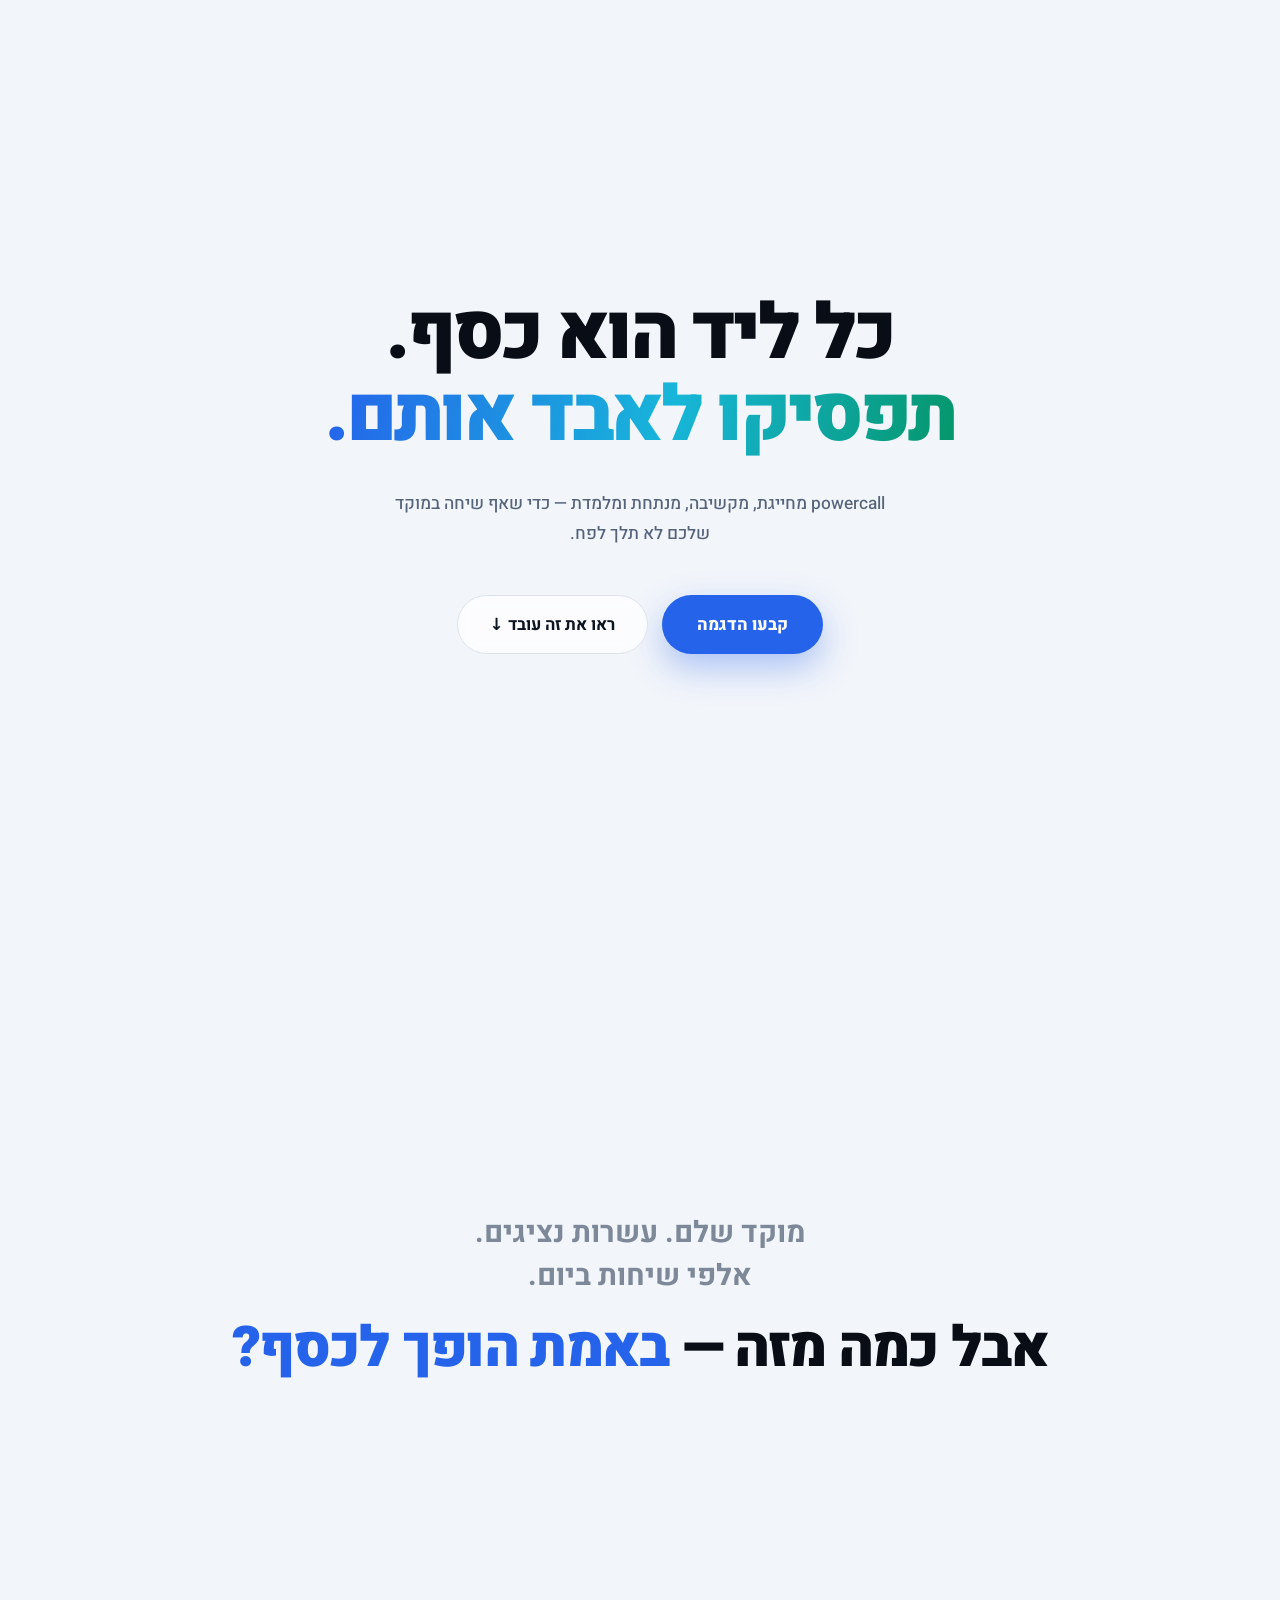
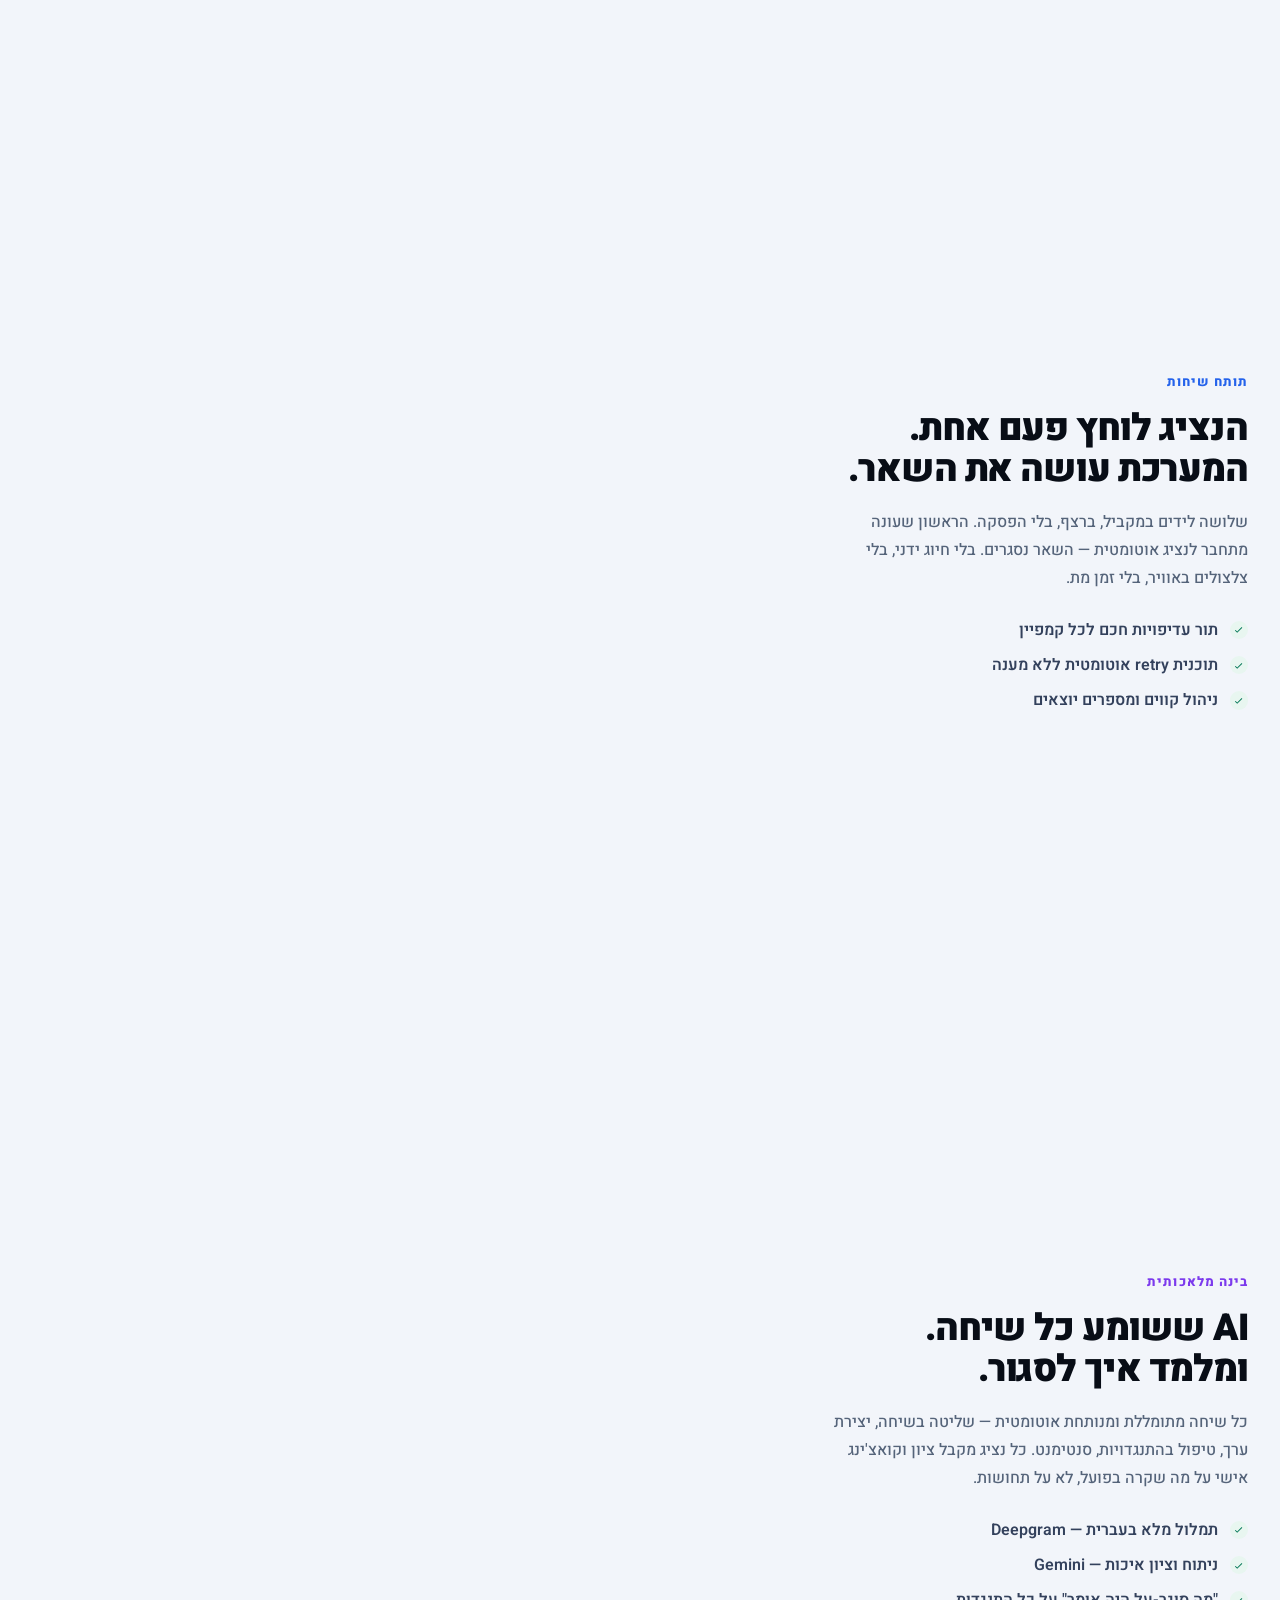
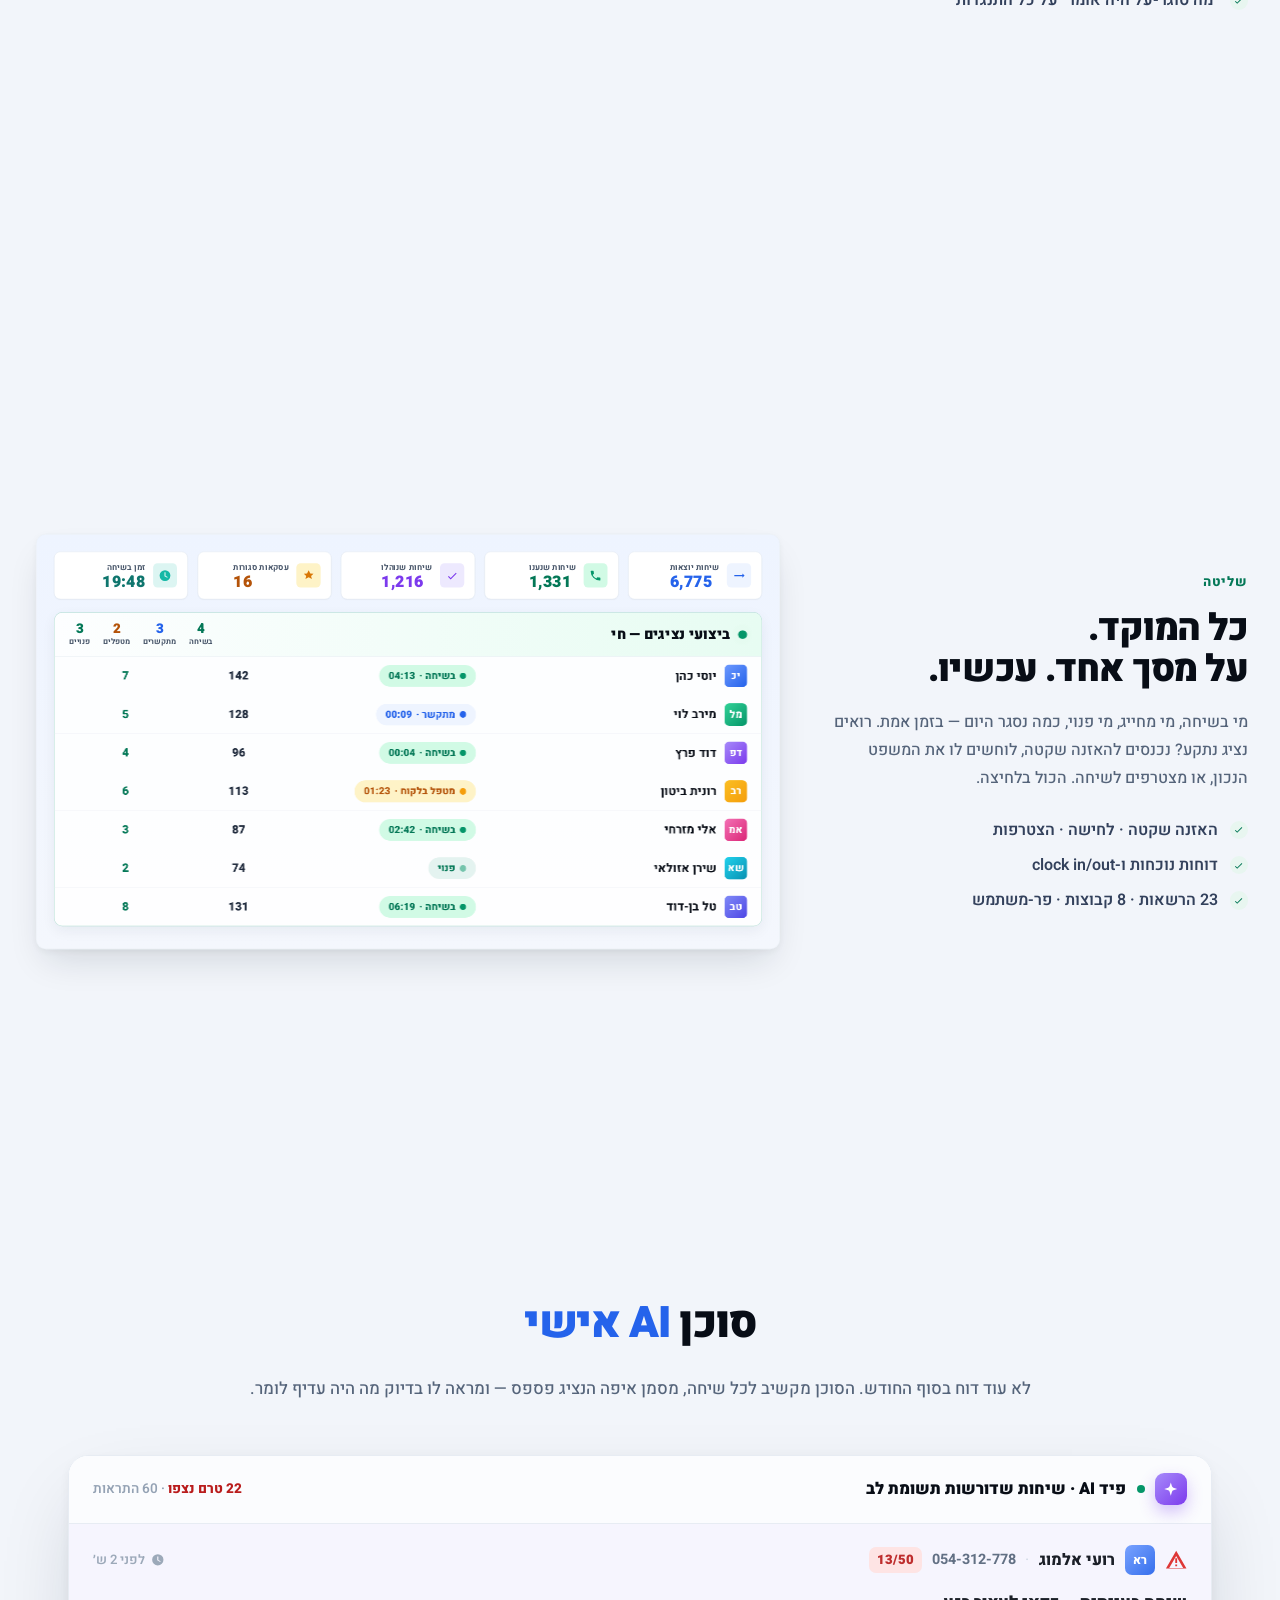
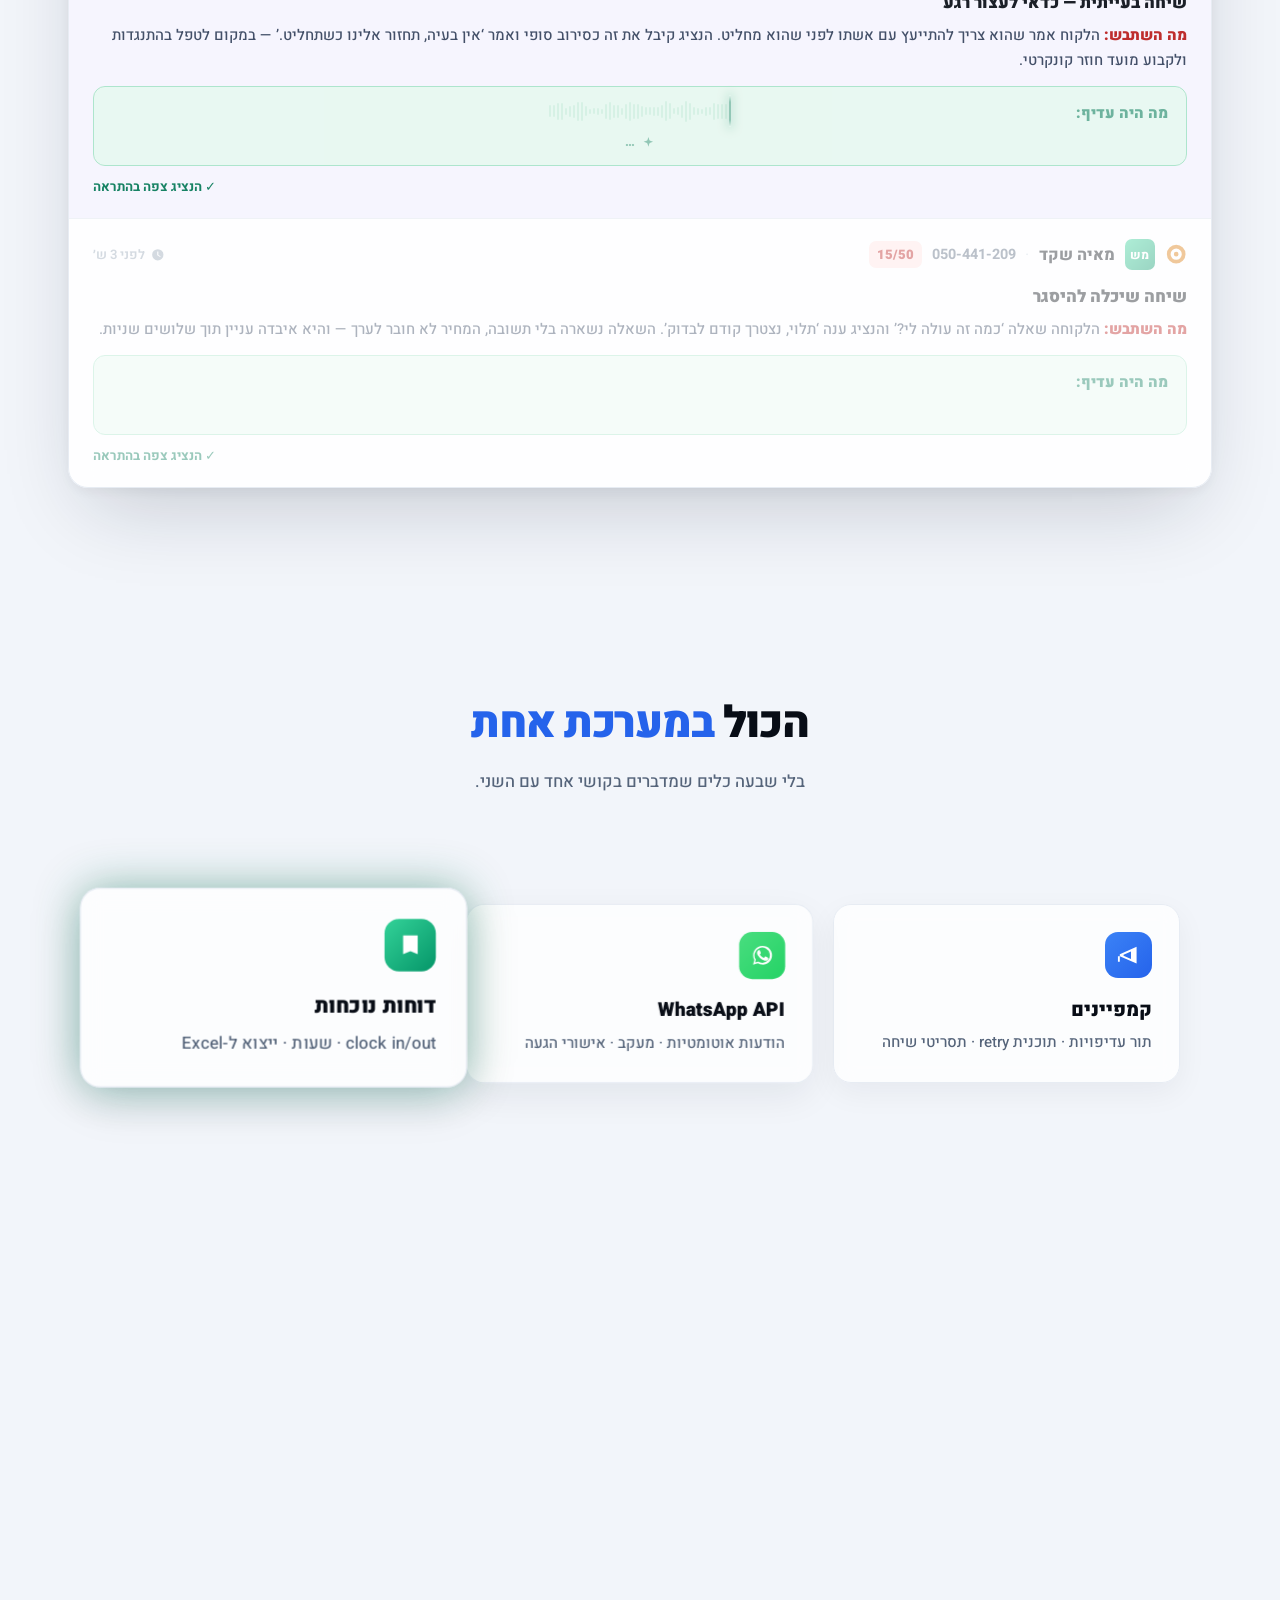
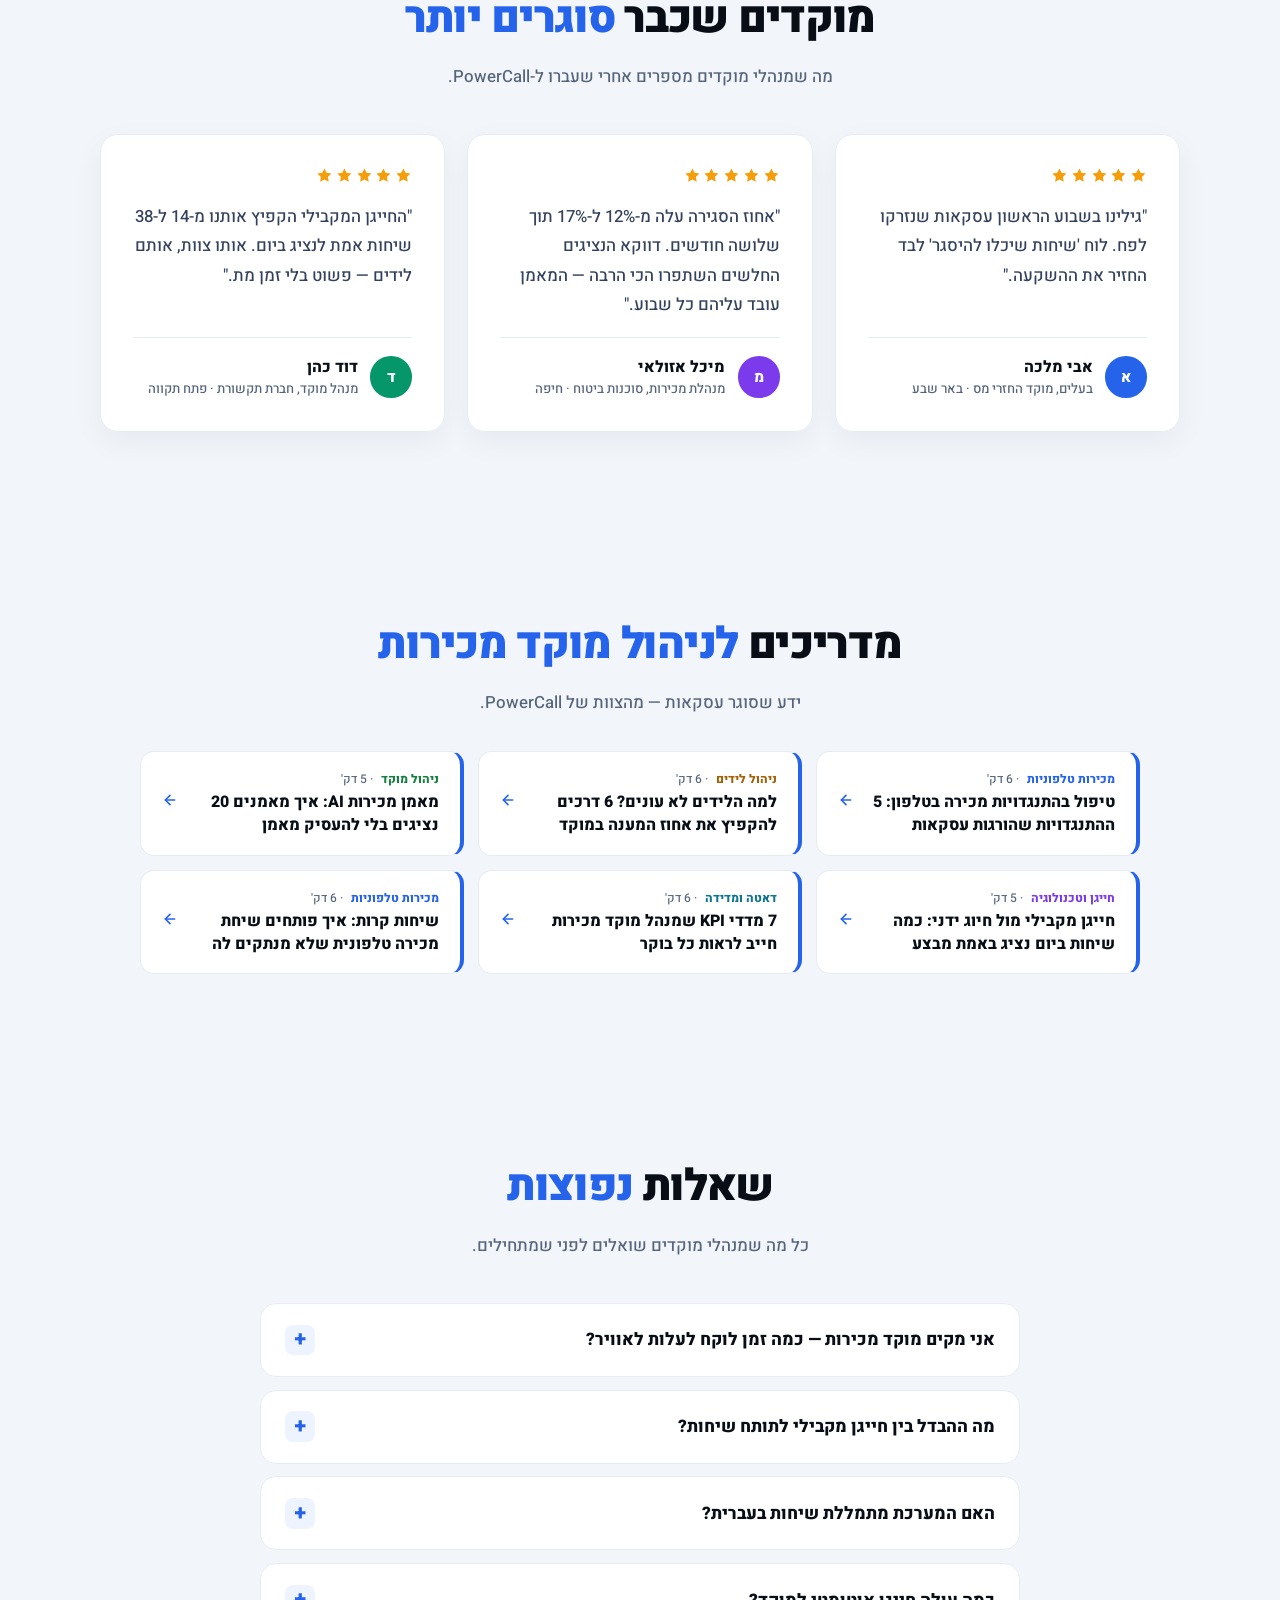
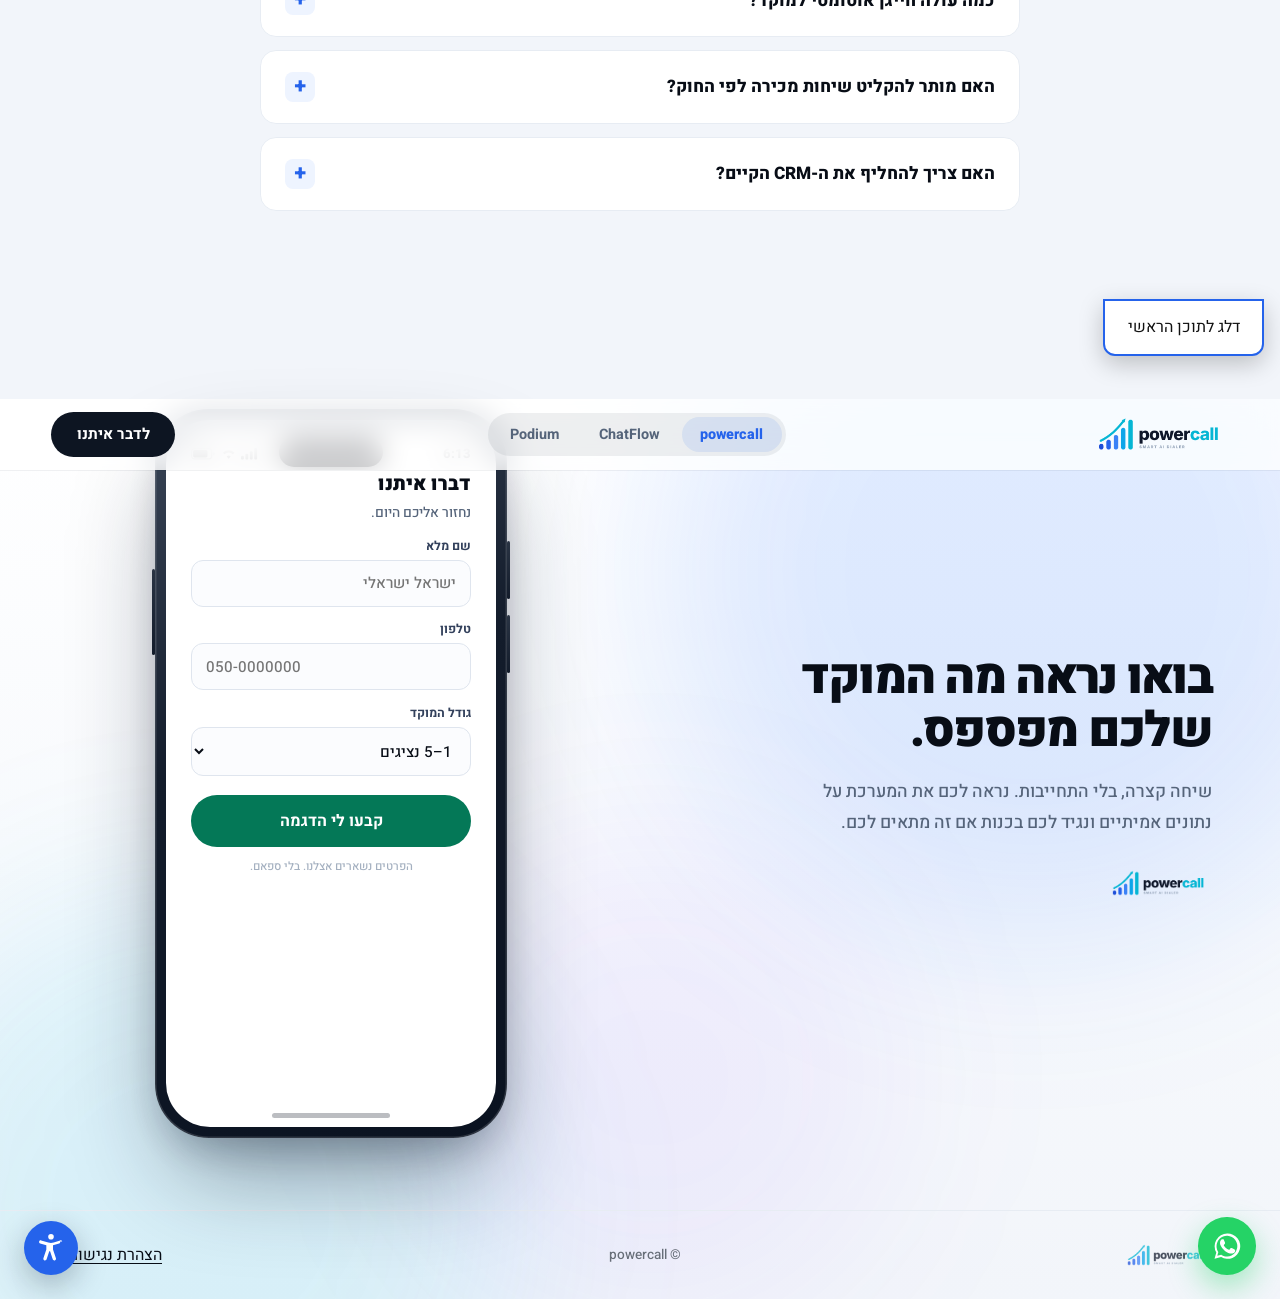
==== index.html @ d12ac50e "Tighten the phone rhythm; drop the per-agent pricing claim and the parent-brand credit Owner sent th" ====
<!doctype html>
<html lang="he" dir="rtl">
<head>
<meta charset="utf-8" />
<meta name="viewport" content="width=device-width, initial-scale=1" />
<title>PowerCall — חייגן חכם למוקדי מכירות: חייגן מקבילי, CRM וניתוח שיחות AI</title>
<meta name="description" content="חייגן אוטומטי (תותח שיחות) עם CRM מובנה למוקד מכירות, תמלול שיחות בעברית וניתוח שיחות AI — פי 3-4 שיחות אמת לנציג בשעה. הדגמה חינם, בלי התקנות." />
<meta name="keywords" content="חייגן חכם, חייגן מקבילי, חייגן אוטומטי, מערכת חייגן, תותח שיחות, CRM למוקד מכירות, ניתוח שיחות AI, מאמן מכירות AI, ניהול מוקד מכירות" />
<link rel="canonical" href="https://www.powercall.co.il/" />
<meta name="robots" content="index, follow" />
<meta property="og:type" content="website" />
<meta property="og:locale" content="he_IL" />
<meta property="og:url" content="https://www.powercall.co.il/" />
<meta property="og:title" content="PowerCall — חייגן חכם למוקדי מכירות" />
<meta property="og:description" content="חייגן מקבילי, CRM לניהול לידים וניתוח שיחות AI למוקדי מכירות — הכל בדפדפן. בקשו הדגמה חינם." />
<meta property="og:image" content="https://www.powercall.co.il/og-default.png" />
<meta property="og:site_name" content="PowerCall" />
<meta name="twitter:card" content="summary_large_image" />
<meta name="twitter:image" content="https://www.powercall.co.il/og-default.png" />
<link rel="icon" href="data:image/svg+xml,%3Csvg xmlns='http://www.w3.org/2000/svg' viewBox='0 0 100 100'%3E%3Crect width='100' height='100' rx='24' fill='%232563EB'/%3E%3Ctext x='50' y='72' font-size='64' font-weight='800' font-family='Arial' fill='white' text-anchor='middle'%3EP%3C/text%3E%3C/svg%3E" />
<script type="application/ld+json">
{"@context":"https://schema.org","@type":"Organization","name":"PowerCall","url":"https://www.powercall.co.il","logo":"https://www.powercall.co.il/og-default.png","description":"חייגן חכם, CRM ומאמן מכירות AI למוקדי מכירות בישראל.","areaServed":"IL","contactPoint":{"@type":"ContactPoint","telephone":"+972-53-3464288","contactType":"sales","availableLanguage":["Hebrew"]}}
</script>
<script type="application/ld+json">
{"@context":"https://schema.org","@type":"FAQPage","mainEntity":[{"@type":"Question","name":"אני מקים מוקד מכירות — כמה זמן לוקח לעלות לאוויר?","acceptedAnswer":{"@type":"Answer","text":"יום עבודה אחד. המערכת פועלת בדפדפן — כל מה שצריך זה אוזניות וחיבור אינטרנט, בלי מרכזייה ובלי התקנות."}},{"@type":"Question","name":"מה ההבדל בין חייגן מקבילי לתותח שיחות?","acceptedAnswer":{"@type":"Answer","text":"זה אותו רעיון — תותח שיחות הוא השם העממי. החייגן המקבילי של PowerCall מחייג לכמה לידים בו-זמנית, מעביר לנציג רק שיחות שנענו, ומוסיף CRM וניתוח שיחות AI."}},{"@type":"Question","name":"האם המערכת מתמללת שיחות בעברית?","acceptedAnswer":{"@type":"Answer","text":"כן. התמלול והניתוח בנויים לעברית מדוברת של שיחות מכירה בישראל, כולל סלנג ודיבור מהיר."}},{"@type":"Question","name":"כמה עולה חייגן אוטומטי למוקד?","acceptedAnswer":{"@type":"Answer","text":"מחיר חודשי קבוע למוקד, בלי התחייבות. בהדגמה תקבלו הצעה מדויקת."}},{"@type":"Question","name":"האם מותר להקליט שיחות מכירה לפי החוק?","acceptedAnswer":{"@type":"Answer","text":"כן — בישראל צד לשיחה רשאי להקליט אותה. ההקלטות נשמרות מוצפנות וזמינות למורשים בלבד."}},{"@type":"Question","name":"האם צריך להחליף את ה-CRM הקיים?","acceptedAnswer":{"@type":"Answer","text":"לא חייבים. PowerCall כוללת CRM מלא, אבל אפשר גם לייבא ולייצא לידים מהמערכות הקיימות."}}]}
</script>
<link rel="preconnect" href="https://fonts.googleapis.com">
<link rel="preconnect" href="https://fonts.gstatic.com" crossorigin>
<link href="https://fonts.googleapis.com/css2?family=Heebo:wght@400;500;600;700;800;900&display=swap" rel="stylesheet">
<script src="./gsap.min.js"></script>
<script src="./scrolltrigger.min.js"></script>
<style>
/* =========================================================================
   powercall — landing page
   One idea carries the whole thing: the logo is made of the customer's leads.
   It assembles in the dark, light floods in, and the particles fall into a
   field that lives under the hero. The product's own UI appears only later,
   as proof — never as the opening act.
   ========================================================================= */

  * { margin: 0; padding: 0; box-sizing: border-box; }
  :root {
    --a11y-accent: #2563eb;   /* the accessibility widget stays powercall-blue on EVERY page — a11y furniture the visitor learns to recognise, not per-product branding */
    --ink:     #080d16;
    --ink-2:   #33415c;
    --muted:   #55647a;
    --line:    #e7ecf3;
    --blue:    #2563eb;
    --green:   #047857;
    --violet:  #7c3aed;
    --radius:  22px;
    --shadow:  0 40px 80px -20px rgba(15, 27, 46, 0.14), 0 6px 20px rgba(15, 27, 46, 0.05);
  }
  /* Both the oversized panel canvases and the intro art overflow sideways.
     `clip` contains them without creating a scroll container — `hidden` would
     break `position: sticky` on the feature stage. */
  html { scroll-behavior: smooth; overflow-x: clip; }
  body {
    font-family: "Heebo", system-ui, sans-serif;
    color: var(--ink);
    /* #05070d was the dark version's canvas. The page is light now, and on iOS
       any unpainted tile (fast scroll over a heavy section) and the overscroll
       bounce show THIS raw color — a sudden near-black screen over light
       content. Match the sky-light ground instead, so a missed tile is
       invisible. Nothing renders this except those two failure paths. */
    background: #f2f5fa;
    -webkit-font-smoothing: antialiased;
    overflow-x: clip;
  }

  /* ---------------- the living backdrop ----------------
     Fixed behind everything. Sections are transparent and ride on top of it,
     so the page reads as one continuous surface rather than stacked bands. */
  .bg { position: fixed; inset: 0; z-index: -2; pointer-events: none; overflow: hidden; }
  .sky { position: absolute; inset: 0; }
  .sky-dark { background: #05070d; }
  .sky-dark .bloom { position: absolute; border-radius: 50%; filter: blur(80px) saturate(1.4); will-change: transform; }
  .d1 { width: 55vw; height: 55vw; top: -12vw; right: -6vw; background: rgba(37, 99, 235, 0.50); }
  .d2 { width: 48vw; height: 48vw; bottom: -16vw; left: -8vw; background: rgba(23, 182, 217, 0.42); }
  .d3 { width: 38vw; height: 38vw; top: 24vw; left: 26vw; background: rgba(124, 58, 237, 0.34); }

  .sky-light { background: linear-gradient(180deg, #ffffff 0%, #f8fafd 50%, #f2f5fa 100%); }
  .sky-light .bloom { position: absolute; border-radius: 50%; filter: blur(90px) saturate(1.2); will-change: transform; }
  /* pale on purpose: three hues max, kept faint enough that body text never
     drops below AA as they drift underneath it */
  .l1 { width: 58vw; height: 58vw; top: -16vw; right: -10vw; background: rgba(37, 99, 235, 0.13); }
  .l2 { width: 50vw; height: 50vw; bottom: -18vw; left: -10vw; background: rgba(23, 182, 217, 0.11); }
  .l3 { width: 38vw; height: 38vw; top: 34vw; left: 32vw; background: rgba(124, 58, 237, 0.06); }

  .grain {
    position: absolute; inset: -50%; opacity: 0.09; mix-blend-mode: overlay;
    background-image: url("data:image/svg+xml,%3Csvg xmlns='http://www.w3.org/2000/svg' width='220' height='220'%3E%3Cfilter id='n'%3E%3CfeTurbulence type='fractalNoise' baseFrequency='0.82' numOctaves='3' stitchTiles='stitch'/%3E%3C/filter%3E%3Crect width='220' height='220' filter='url(%23n)' opacity='0.5'/%3E%3C/svg%3E");
  }

  #fx { position: fixed; inset: 0; width: 100%; height: 100%; z-index: -1; display: block; }

  /* The reveal flash. A dark→light cross-fade can only pass through grey mud —
     white at 50% over a dark aurora is, definitionally, grey. So the swap
     happens inside a flash of light and is never seen. */
  .flash {
    position: fixed; inset: 0; opacity: 0; pointer-events: none; z-index: 90;
    background: radial-gradient(65% 65% at 50% 50%, #ffffff 0%, #eaf1ff 100%);
  }

  section { position: relative; }
  .wrap { max-width: 1240px; margin: 0 auto; padding-inline: clamp(1.25rem, 4vw, 3rem); }

  /* ---------------- nav ---------------- */
  .nav {
    position: fixed; inset-block-start: 0; inset-inline: 0; z-index: 60;
    display: flex; align-items: center; justify-content: space-between; gap: 1rem;
    padding: 1.5rem clamp(1.25rem, 4vw, 3.5rem);
    opacity: 0; transition: background .3s ease, box-shadow .3s ease, padding .3s ease;
  }
  .nav.stuck {
    background: rgba(255, 255, 255, 0.78);
    backdrop-filter: saturate(180%) blur(14px);
    box-shadow: 0 1px 0 rgba(15, 27, 46, 0.06);
    padding-block: 0.8rem;
  }
  /* the product switcher — three pills, the active one wearing its product's
     colour. Shared shape with chatflow.html and podium.html; only .on differs. */
  .swap { display: flex; align-items: center; gap: 0.2rem; padding: 0.25rem;
          background: rgba(15, 27, 46, 0.05); border-radius: 999px; }
  .swap a {
    font-family: inherit; font-size: 0.9rem; font-weight: 700; text-decoration: none;
    padding: 0.45rem 1.15rem; border-radius: 999px; color: var(--muted);
    transition: color .18s ease, background .18s ease;
  }
  .swap a:hover { color: var(--ink); }
  .swap a.on { font-weight: 800; color: var(--blue); background: rgba(37, 99, 235, 0.10); }
  .nav.stuck .swap { background: rgba(15, 27, 46, 0.07); }
  /* the phone form of the switcher — see the 700px block */
  .swapMini { display: none; }
  .brand { display: flex; align-items: center; gap: 1rem; }
  /* condenses once the nav goes solid, so it reads big on arrival without
     eating the viewport for the rest of the page */
  .brand img { height: 42px; display: block; transition: height .3s ease; }
  .nav.stuck .brand img { height: 34px; }
  .btn {
    font-family: inherit; font-weight: 700; border: 0; border-radius: 999px; cursor: pointer;
    text-decoration: none; display: inline-flex; align-items: center; justify-content: center; gap: 0.5rem;
    transition: transform .18s ease, background .18s ease, box-shadow .18s ease;
  }
  .btn-dark { color: #fff; background: #0d1522; padding: 0.72rem 1.6rem; font-size: 0.95rem; }
  .btn-dark:hover { background: #1b2740; transform: translateY(-1px); }

  /* ---------------- hero ---------------- */
  .hero {
    min-height: 100vh; display: flex; flex-direction: column;
    align-items: center; justify-content: center; text-align: center;
    padding: 7rem 1.5rem 4rem;
  }
  /* generous vertical rhythm — the hero should breathe, not stack */
  h1 {
    font-size: clamp(2.6rem, 6vw, 6.4rem);
    font-weight: 900; letter-spacing: -0.04em; line-height: 1.06; opacity: 0;
  }
  h1 .grad {
    background: linear-gradient(100deg, #2563eb, #17b6d9 55%, #059669);
    -webkit-background-clip: text; background-clip: text; color: transparent;
  }
  .sub { margin-top: clamp(2rem, 3.4vh, 3.2rem); font-size: clamp(1rem, 1.35vw, 1.45rem); font-weight: 500; color: var(--muted); line-height: 1.75; max-width: 52ch; opacity: 0; }
  .acts { margin-top: clamp(2.8rem, 4.6vh, 4.2rem); display: flex; gap: 0.9rem; flex-wrap: wrap; justify-content: center; opacity: 0; }
  /* the one blue thing above the fold — the shadow is tinted to match, because a
     neutral drop shadow under a saturated button reads as a sticker on the page */
  .b1 { font-size: 1.05rem; font-weight: 800; color: #fff; background: var(--blue); padding: 1rem 2.2rem; box-shadow: 0 14px 34px rgba(37, 99, 235, 0.34); }
  .b1:hover { background: #1d4fd8; transform: translateY(-2px); }
  .b2 { font-size: 1.05rem; color: #0d1522; background: rgba(255,255,255,0.72); border: 1px solid #dde3ec; padding: 1rem 2rem; backdrop-filter: blur(8px); }
  .b2:hover { transform: translateY(-2px); }

  /* ---------------- the question ---------------- */
  .question { min-height: 88vh; display: grid; place-items: center; text-align: center; padding: 8rem 1.5rem; }
  /* #94a2b4 gave 2.38:1 on the pale ground — below the 3:1 that large text
     needs (WCAG 1.4.3). #7d8899 is the same grey, dark enough to pass at 3.28. */
  .qsmall { font-size: clamp(1.3rem, 2.3vw, 2.3rem); font-weight: 700; color: #7d8899; line-height: 1.45; }
  .qbig { margin-top: 1.2rem; font-size: clamp(2rem, 4.4vw, 4.6rem); font-weight: 900; letter-spacing: -0.03em; line-height: 1.12; }
  .qbig em { font-style: normal; color: var(--blue); }

  /* ---------------- feature sequence ---------------- */
  .seqGrid {
    max-width: 1720px; margin: 0 auto; padding-inline: clamp(1rem, 2.5vw, 2rem);
    display: grid; grid-template-columns: 1fr 1.75fr; gap: clamp(1.5rem, 2.8vw, 3.2rem); align-items: start;
  }
  .step { min-height: 100vh; display: flex; flex-direction: column; justify-content: center; padding-block: 4rem; }
  .stepKicker { font-size: 0.82rem; font-weight: 800; letter-spacing: 0.08em; color: var(--blue); text-transform: uppercase; margin-bottom: 1rem; }
  .step:nth-child(2) .stepKicker { color: var(--violet); }
  .step:nth-child(3) .stepKicker { color: var(--green); }
  .stepTitle { font-size: clamp(1.8rem, 2.9vw, 3.1rem); font-weight: 900; letter-spacing: -0.03em; line-height: 1.12; }
  .stepBody { margin-top: 1.1rem; font-size: clamp(1rem, 1.15vw, 1.24rem); color: var(--muted); line-height: 1.75; font-weight: 500; max-width: 46ch; }
  .stepList { margin-top: 1.6rem; display: flex; flex-direction: column; gap: 0.7rem; }
  .stepList li { list-style: none; display: flex; align-items: center; gap: 0.7rem; font-size: 1rem; font-weight: 600; color: var(--ink-2); }
  .tick { width: 1.15rem; height: 1.15rem; flex: none; border-radius: 50%; background: #e8f6f0; display: grid; place-items: center; }
  .tick svg { width: 0.7rem; height: 0.7rem; fill: var(--green); }

  .stageCol { position: sticky; top: 0; height: 100vh; display: flex; align-items: center; }
  .stageInner { position: relative; width: 100%; }
  /* No base transform here: GSAP animates y on this element and would overwrite
     any translate used for centring. Centring is the grid's job. */
  .seqPanel { position: absolute; inset: 0; display: grid; place-items: center; opacity: 0; will-change: opacity, transform; }
  /* min-width:0 is load-bearing: as a grid item this would otherwise take
     min-width:auto, resolve to the 1920px canvas's min-content size, report a
     1920px width, and silently poison every scale factor below. */
  .scaler { position: relative; width: 100%; min-width: 0; display: flex; justify-content: center; }
  .canvas { flex: none; width: 1920px; transform-origin: top center; container-type: inline-size; }

  /* ---------------- AI agent feed ----------------
     A real screen from the product: every call scored, what went wrong in red,
     what to say instead in green. */
  .agent { padding: clamp(5rem, 11vh, 9rem) 0; }
  /* the head needs room to breathe before the panel */
  .agent .secHead { margin-bottom: clamp(3rem, 6vh, 5rem); }
  .agent .secHead p { margin-top: 1.3rem; }
  .feed {
    background: rgba(255,255,255,0.9); backdrop-filter: blur(12px);
    border: 1px solid var(--line); border-radius: 20px; overflow: hidden;
    box-shadow: 0 34px 80px -20px rgba(15, 27, 46, 0.20), 0 4px 14px rgba(15, 27, 46, 0.05);
  }
  .feedHead {
    display: flex; align-items: center; justify-content: space-between; gap: 1rem;
    padding: 1.1rem 1.5rem; border-bottom: 1px solid var(--line); background: #fbfcfe;
  }
  .feedTitle { display: flex; align-items: center; gap: 0.65rem; font-size: 1.02rem; font-weight: 900; }
  .feedIc { width: 2rem; height: 2rem; border-radius: 9px; background: linear-gradient(135deg,#a78bfa,#7c3aed);
            display: grid; place-items: center; flex: none; box-shadow: 0 7px 16px rgba(124,58,237,0.3); }
  .feedIc svg { width: 1.1rem; height: 1.1rem; fill: #fff; }
  .livedotSm { width: 0.5rem; height: 0.5rem; border-radius: 50%; background: #059669; flex: none; }
  .feedMeta { font-size: 0.85rem; font-weight: 600; color: #94a2b4; white-space: nowrap; }
  .feedMeta b { color: #b91c1c; font-weight: 800; }

  .fItem { padding: 1.3rem 1.5rem; border-bottom: 1px solid #eef1f6; }
  .fItem:last-child { border-bottom: 0; }
  /* not yet seen by the agent — the row itself carries the flag */
  .fItem.unread { background: #f6f5fe; }
  .fTop { display: flex; align-items: center; justify-content: space-between; gap: 1rem; flex-wrap: wrap; }
  .fWho { display: flex; align-items: center; gap: 0.6rem; }
  .fFlag { width: 1.4rem; height: 1.4rem; flex: none; display: grid; place-items: center; }
  .fFlag svg { width: 100%; height: 100%; }
  .fFlag.bad svg { fill: #dc2626; }
  .fFlag.miss svg { fill: #d97706; }
  .fAv { width: 1.9rem; height: 1.9rem; border-radius: 7px; display: grid; place-items: center;
         color: #fff; font-weight: 800; font-size: 0.75rem; flex: none; }
  .fName { font-size: 1rem; font-weight: 800; }
  .fSep { color: #cbd5e1; }
  .fPhone { font-size: 0.9rem; font-weight: 700; color: #55647a; direction: ltr; font-variant-numeric: tabular-nums; }
  .fScore { font-size: 0.82rem; font-weight: 900; padding: 0.2rem 0.5rem; border-radius: 7px;
            direction: ltr; font-variant-numeric: tabular-nums; }
  .fScore.bad { background: #fee2e2; color: #b91c1c; }
  .fScore.mid { background: #fee2e2; color: #b91c1c; }
  .fTime { display: flex; align-items: center; gap: 0.35rem; font-size: 0.82rem; font-weight: 600; color: #94a2b4; white-space: nowrap; }
  .fTime svg { width: 0.85rem; height: 0.85rem; fill: #94a2b4; }

  .fTitle { margin-top: 0.9rem; font-size: 1.05rem; font-weight: 900; }
  .fWrong { margin-top: 0.5rem; font-size: 0.93rem; line-height: 1.7; color: var(--ink-2); font-weight: 500; }
  .fWrong b { color: #b91c1c; font-weight: 900; }
  .fRight {
    position: relative;
    margin-top: 0.8rem; background: #e7f8f0; border: 1px solid #a7e3c9; border-radius: 12px;
    padding: 0.85rem 1.1rem; font-size: 0.93rem; line-height: 1.7; color: var(--ink); font-weight: 500;
  }
  /* ---- the analysis pass ----
     Sits over the (still transparent) suggestion while the AI "listens". It is a
     waveform because that is literally what is being analysed — a phone call. */
  .scan {
    position: absolute; inset: 0; border-radius: 12px; background: #e7f8f0;
    display: flex; flex-direction: column; align-items: center; justify-content: center;
    gap: 0.45rem; opacity: 0; pointer-events: none;
  }
  .scanWave { position: relative; display: flex; align-items: center; gap: 2px; height: 26px; }
  .scanWave i { width: 2px; border-radius: 1px; background: #b9e6d2; flex: none; }
  .scanWave i.done { background: #059669; }
  .scanBeam {
    position: absolute; top: -3px; bottom: -3px; right: 0; width: 2px;
    background: linear-gradient(180deg, transparent, #047857 22%, #047857 78%, transparent);
    box-shadow: 0 0 10px 2px rgba(4, 120, 87, 0.45);
  }
  .scanLabel { display: flex; align-items: center; gap: 0.4rem; font-size: 0.8rem; font-weight: 800; color: #047857; }
  .scanLabel svg { width: 0.8rem; height: 0.8rem; fill: #047857; }
  .scanDots::after { content: "…"; }
  .fRight b { color: #047857; font-weight: 900; }
  .fSeen { margin-top: 0.7rem; text-align: left; font-size: 0.82rem; font-weight: 700; color: #047857; }

  /* Every character is laid out from the start and merely transparent. Appending
     text instead would grow the green box mid-sentence and shove the card below
     it down the page on every keystroke. */
  .typeIn .ch { opacity: 0; }
  /* the caret is a box-shadow on the leading edge of the last typed character —
     in RTL that is its left side. A real element would nudge the layout. */
  @keyframes tCaret { 0%, 49% { box-shadow: -2px 0 0 0 #047857; } 50%, 100% { box-shadow: none; } }
  .typeIn .ch.cur { animation: tCaret 0.8s steps(1) infinite; }
  /* the card being written gets the floor; the other waits its turn */
  .fItem { transition: none; }

  @media (max-width: 700px) {
    .feedMeta, .fTime { display: none; }
    .fPhone { display: none; }
  }

  /* ---------------- modules: six squares that become one system ----------------
     Plays on arrival, on its own clock — the reader shouldn't have to grind a
     scrollbar to watch it. Hovering the merged core fans the six back out on
     wires, so anyone who missed the reveal can still read what's inside. */
  .one { position: relative; min-height: 100vh; display: flex; flex-direction: column;
         align-items: center; justify-content: center; padding: clamp(5rem, 10vh, 8rem) clamp(1.25rem, 4vw, 3rem); }
  .secHead { text-align: center; }
  .secHead h2 { font-size: clamp(1.9rem, 3.4vw, 3.2rem); font-weight: 900; letter-spacing: -0.03em; }
  .secHead h2 .hl { color: var(--blue); }
  .secHead p { margin-top: 0.9rem; color: var(--muted); font-size: 1.05rem; font-weight: 500; }
  .oneStage { position: relative; width: 100%; max-width: 1080px; height: clamp(450px, 62vh, 600px); margin-top: clamp(1.5rem, 3.5vh, 2.5rem); }
  .modGrid { position: absolute; inset: 0; display: grid; grid-template-columns: repeat(3, 1fr);
             grid-template-rows: repeat(2, min-content); gap: 1.2rem; align-content: center; z-index: 2; }
  /* wires run beneath the cards and the core, so they read as emerging from
     behind each surface instead of stopping awkwardly at its edge */
  .wires { position: absolute; inset: 0; width: 100%; height: 100%; z-index: 1; pointer-events: none; opacity: 0; overflow: visible; }
  /* dasharray sums to 16; the flow tween walks dashoffset exactly one period so
     the loop is seamless. Drawn core→card, so a rising offset reads as travel
     from the card toward the core. */
  .wires line { stroke: rgba(37, 99, 235, 0.5); stroke-width: 1.75; stroke-dasharray: 9 7; }
  .mod {
    background: rgba(255,255,255,0.78); backdrop-filter: blur(10px);
    border: 1px solid var(--line); border-radius: 18px; padding: 1.7rem;
    box-shadow: 0 10px 30px rgba(15, 27, 46, 0.05);
    opacity: 0;
    /* no :hover transform here — GSAP owns this element's transform */
  }
  .modIc { width: 2.9rem; height: 2.9rem; border-radius: 13px; display: grid; place-items: center; margin-bottom: 1.1rem; }
  .modIc svg { width: 1.4rem; height: 1.4rem; fill: #fff; }
  .modT { font-size: 1.2rem; font-weight: 900; }
  .modD { margin-top: 0.4rem; font-size: 0.95rem; color: var(--muted); font-weight: 500; line-height: 1.6; }

  .oneCore { position: absolute; inset: 0; display: grid; place-items: center; opacity: 0; pointer-events: none; z-index: 3; }
  /* Registering the angle lets the browser interpolate it as an angle; a plain
     custom property would jump from 0 to 360 instead of sweeping. */
  @property --ang { syntax: "<angle>"; initial-value: 0deg; inherits: false; }
  @keyframes coreSpin { to { --ang: 360deg; } }
  .coreCard {
    /* Two backgrounds: white clipped to the padding box, the conic clipped to
       the border box. The border is transparent, so the gradient shows only in
       that 2px ring — no pseudo-element, no z-index games. */
    border: 3.5px solid transparent; border-radius: 26px;
    background:
      linear-gradient(#fff, #fff) padding-box,
      conic-gradient(from var(--ang),
        #2563eb, #0891b2, #059669, #d97706, #db2777, #7c3aed, #2563eb) border-box;
    padding: clamp(2rem, 4vw, 3rem) clamp(2.4rem, 5vw, 4.2rem); text-align: center;
    box-shadow: 0 50px 110px -20px rgba(15, 27, 46, 0.32), 0 0 110px rgba(37, 99, 235, 0.14);
    pointer-events: auto; cursor: default;
  }
  /* only spun once the core is actually on screen — a conic gradient repaints
     every frame and there is no sense burning that while it is invisible */
  .coreCard.lit { animation: coreSpin 4.5s linear infinite; }
  @media (prefers-reduced-motion: reduce) { .coreCard.lit { animation: none; } }
  .coreCard img { height: clamp(30px, 3.4vw, 44px); }
  .coreT { margin-top: 1.3rem; font-size: clamp(1.4rem, 2.5vw, 2.3rem); font-weight: 900; letter-spacing: -0.03em; }
  .coreS { margin-top: 0.7rem; color: var(--muted); font-weight: 600; font-size: clamp(0.95rem, 1.1vw, 1.1rem); }

  /* ---------------- cta ---------------- */
  .cta { padding: clamp(5rem, 11vh, 9rem) 0 clamp(4rem, 8vh, 6rem); }
  .ctaGrid { display: grid; grid-template-columns: 1fr 0.95fr; gap: clamp(2.5rem, 5vw, 5rem); align-items: center; }
  .ctaTitle { font-size: clamp(2rem, 3.8vw, 3.6rem); font-weight: 900; letter-spacing: -0.035em; line-height: 1.1; }
  .ctaBody { margin-top: 1.2rem; color: var(--muted); font-size: 1.1rem; line-height: 1.75; font-weight: 500; max-width: 42ch; }
  .ctaMeta { margin-top: 2rem; display: flex; align-items: center; gap: 1rem; }
  .ctaMeta img { height: 26px; }
  .ctaMeta span { font-size: 0.9rem; color: #656E7B; font-weight: 600; padding-inline-start: 1rem; border-inline-start: 1px solid var(--line); }
  /* ---- the form lives in a phone ----
     A call-centre product asking for your number in a plastic card is a missed
     beat. Built in CSS rather than shipped as an image so the form inside stays
     real, focusable and responsive. */
  .phoneWrap { display: flex; justify-content: center; perspective: 1600px; }
  .phone { width: min(352px, 88vw); }
  .phoneBody {
    position: relative; padding: 11px;
    border-radius: 54px;
    background: linear-gradient(155deg, #3b4658 0%, #131c2b 42%, #0a1220 100%);
    box-shadow:
      0 50px 100px -20px rgba(15, 27, 46, 0.45),
      0 18px 40px -12px rgba(15, 27, 46, 0.28),
      inset 0 0 0 1.5px rgba(255,255,255,0.14);
  }
  .screen {
    position: relative; border-radius: 44px; overflow: hidden;
    background: #fff; aspect-ratio: 9 / 19.3;
    display: flex; flex-direction: column;
  }
  /* Only width/height/border-radius are ever animated here — never transform,
     which is holding the horizontal centring and would be overwritten. */
  /* Positioned against .phoneBody, not .screen — it is a sibling of the screen,
     so this offset includes the 11px bezel. At the old 9px it was sitting 2px
     ABOVE the screen's top edge, half-buried in the bezel; 28 puts it 17px down
     the screen, optically level with the status bar. */
  .island {
    position: absolute; top: 28px; left: 50%; transform: translateX(-50%);
    width: 104px; height: 30px; border-radius: 999px; background: #05070d; z-index: 5;
    overflow: hidden; display: flex; align-items: center; justify-content: center;
  }
  .islandInner { display: flex; align-items: center; gap: 9px; opacity: 0; white-space: nowrap; }
  .isSpin {
    width: 17px; height: 17px; border-radius: 50%; flex: none;
    border: 2.5px solid rgba(52, 211, 153, 0.22); border-top-color: #34d399;
  }
  .isCheck { width: 21px; height: 21px; flex: none; display: none; }
  .isRing { fill: #34d399; }
  .isTick { fill: none; stroke: #05070d; stroke-width: 3.4; stroke-linecap: round; stroke-linejoin: round; }
  .isText { color: #fff; font-size: 0.8rem; font-weight: 800; }
  /* side buttons */
  .phoneBody::before, .phoneBody::after {
    content: ""; position: absolute; width: 3px; border-radius: 2px;
    background: linear-gradient(180deg, #2a3444, #131c2b);
  }
  .phoneBody::before { inset-inline-start: -3px; top: 132px; height: 58px; }
  .phoneBody::after  { inset-inline-start: -3px; top: 206px; height: 58px; }
  .phoneBtn { position: absolute; inset-inline-end: -3px; top: 160px; width: 3px; height: 86px; border-radius: 2px; background: linear-gradient(180deg, #2a3444, #131c2b); }

  /* padding-top keeps the time optically centred against the island */
  .statusbar {
    display: flex; align-items: center; justify-content: space-between;
    padding: 1.5rem 1.55rem 0.3rem; font-size: 0.82rem; font-weight: 800; color: var(--ink);
    flex: none;
  }
  .statusbar .sbTime { font-variant-numeric: tabular-nums; letter-spacing: 0.01em; }
  .statusbar .sbIcons { display: flex; align-items: center; gap: 0.32rem; }
  .statusbar svg { height: 0.72rem; fill: var(--ink); display: block; }
  /* the thank-you state — sits below the status bar so the phone illusion holds */
  .thanks {
    position: absolute; inset-block-start: 48px; inset-inline: 0; inset-block-end: 0;
    background: #fff; z-index: 3; opacity: 0; visibility: hidden;
    display: flex; flex-direction: column; align-items: center; justify-content: center;
    text-align: center; padding: 1.6rem 1.5rem 2rem;
  }
  .thanksIc { width: 74px; height: 74px; }
  .thanksIc svg { width: 100%; height: 100%; }
  .thanksIc .tRing { fill: #d1fae5; }
  .thanksIc .tDisc { fill: #059669; }
  .thanksIc .tTick { fill: none; stroke: #fff; stroke-width: 3.2; stroke-linecap: round; stroke-linejoin: round; }
  .thanksT { margin-top: 1.4rem; font-size: 1.42rem; font-weight: 900; letter-spacing: -0.02em; }
  .thanksS { margin-top: 0.65rem; font-size: 0.95rem; color: var(--muted); font-weight: 500; line-height: 1.6; max-width: 22ch; }
  .thanksAgain {
    margin-top: 1.6rem; font-family: inherit; font-size: 0.85rem; font-weight: 700;
    color: var(--blue); background: none; border: 0; cursor: pointer; padding: 0.4rem;
  }
  .thanksNote { margin-top: auto; font-size: 0.7rem; font-weight: 700; color: #b45309; line-height: 1.4; }

  .homebar { flex: none; display: grid; place-items: center; padding-bottom: 0.6rem; padding-top: 0.3rem; }
  .homebar span { width: 118px; height: 5px; border-radius: 999px; background: #0d1522; opacity: 0.28; }

  /* the status bar grew to make room for the island; take it back here so the
     form still clears its screen without an inner scrollbar */
  .form { flex: 1; padding: 0.1rem 1.55rem 0.4rem; overflow-y: auto; }
  .form h3 { font-size: 1.22rem; font-weight: 900; }
  .form p.fh { margin-top: 0.3rem; font-size: 0.86rem; color: var(--muted); font-weight: 500; }
  .field { margin-top: 0.85rem; }
  .field label { display: block; font-size: 0.78rem; font-weight: 700; color: var(--ink-2); margin-bottom: 0.32rem; }
  .field input, .field select {
    width: 100%; font-family: inherit; font-size: 0.95rem; font-weight: 500;
    padding: 0.72rem 0.9rem; border: 1px solid #dfe5ee; border-radius: 12px;
    background: #fbfcfe; color: var(--ink); transition: border .16s ease, box-shadow .16s ease;
  }
  .field input:focus, .field select:focus { outline: 0; border-color: var(--blue); box-shadow: 0 0 0 3px rgba(37, 99, 235, 0.12); background: #fff; }
  .form .btn { width: 100%; margin-top: 1.15rem; background: var(--green); color: #fff; padding: 0.9rem; font-size: 1rem; }
  .form .btn:hover { background: #036a4d; transform: translateY(-1px); }
  .formNote { margin-top: 0.7rem; text-align: center; font-size: 0.72rem; color: #a4b0c0; font-weight: 500; line-height: 1.4; }

  /* ---------------- footer + floats ---------------- */
  .foot { border-top: 1px solid var(--line); padding: 2rem 0; }
  .foot .wrap { display: flex; align-items: center; justify-content: space-between; gap: 1rem; flex-wrap: wrap; }
  .foot img { height: 22px; opacity: 0.75; }
  /* darkened to clear WCAG 1.4.3 (4.5:1 for body text, 3:1 for large) */
  .foot span { font-size: 0.85rem; color: #676E78; font-weight: 500; }
  .wa {
    position: fixed; inset-block-end: 1.5rem; inset-inline-start: 1.5rem; z-index: 70;
    width: 3.6rem; height: 3.6rem; border-radius: 50%; background: #25d366;
    display: grid; place-items: center; box-shadow: 0 12px 30px rgba(37, 211, 102, 0.4);
    text-decoration: none; opacity: 0; transition: transform .2s ease;
  }
  .wa:hover { transform: scale(1.06); }
  .wa svg { width: 1.9rem; height: 1.9rem; fill: #fff; }
  .rv { opacity: 0; transform: translateY(26px); }

  /* =======================================================================
     product panels — ported verbatim from the launch video frames.
     These appear only as proof, further down. Never in the hero.
     ======================================================================= */
  .panel { position: relative; margin: 0 auto; background: #fff; border-radius: var(--radius); border: 1px solid var(--line); box-shadow: var(--shadow); overflow: hidden; }
  .p-dialer { width: 46cqw; height: 25cqw; }
  .layer { position: absolute; inset: 0; display: flex; flex-direction: column; align-items: center; justify-content: center; }
  .phonecirc { width: 6cqw; height: 6cqw; border-radius: 50%; background: #eef4ff; display: grid; place-items: center; position: relative; margin-bottom: 1.3cqw; }
  .phonecirc svg { width: 2.9cqw; height: 2.9cqw; }
  .ping { position: absolute; inset: 0; border-radius: 50%; border: 2px solid #2563eb; opacity: 0.3; }
  .idletitle { font-size: 2.4cqw; font-weight: 900; color: #111827; letter-spacing: -0.02em; }
  .idletitle .nm { color: #2563eb; }
  .dcta { margin-top: 1.5cqw; background: #059669; color: #fff; font-weight: 900; font-size: 1.9cqw; padding: 1cqw 2.5cqw; border-radius: 14px; display: inline-flex; align-items: center; gap: 0.7cqw; box-shadow: 0 12px 26px rgba(5,150,105,0.36); }
  .dcta svg { width: 1.5cqw; height: 1.5cqw; }
  .avail { margin-top: 1cqw; font-size: 1.1cqw; color: #6b7280; }
  .avail b { color: #111827; }
  /* the dialing state — three lines opening at once, first answer wins */
  .sonarwrap { position: relative; width: 15cqw; height: 8.5cqw; display: grid; place-items: center; }
  .sonar { position: absolute; width: 7.5cqw; height: 7.5cqw; border-radius: 50%; border: 2px solid rgba(37,99,235,0.35); }
  .eq { position: relative; display: flex; align-items: flex-end; gap: 0.42cqw; height: 5.6cqw; }
  .eqbar { width: 0.55cqw; height: 5.6cqw; border-radius: 0.3cqw; background: linear-gradient(180deg, #5b8cff, #0e9f6e); transform-origin: bottom center; }
  .pills { position: relative; width: 100%; height: 3cqw; margin-top: 1.2cqw; }
  .pillgrp { position: absolute; inset: 0; display: flex; justify-content: center; align-items: center; gap: 0.9cqw; }
  /* nowrap: with three pills sharing the row the numbers break mid-digit */
  .dpill { display: inline-flex; align-items: center; gap: 0.6cqw; font-size: 1.1cqw; font-weight: 800; padding: 0.6cqw 1cqw; border-radius: 12px; border: 1px solid #e3e8ef; background: #fff; color: #111827; white-space: nowrap; }
  .dpill .num { direction: ltr; font-variant-numeric: tabular-nums; }
  .pdot { width: 0.7cqw; height: 0.7cqw; border-radius: 50%; background: #2563eb; }
  .dpill .st { font-size: 0.98cqw; font-weight: 800; color: #2563eb; }
  .dpill.answered { background: #d1fae5; border-color: #059669; color: #047857; }
  .dpill.answered .pdot { background: #059669; }
  .dpill.answered .st { color: #047857; }
  .hint { margin-top: 1.4cqw; font-size: 1.4cqw; font-weight: 700; color: #334155; }

  .p-ai { width: 72cqw; height: 38cqw; padding: 2.4cqw 2.9cqw; }
  .aihead { display: flex; align-items: center; gap: 1.1cqw; }
  .spark { width: 3.9cqw; height: 3.9cqw; border-radius: 12px; background: linear-gradient(135deg,#a78bfa,#7c3aed); display: grid; place-items: center; box-shadow: 0 9px 20px rgba(124,58,237,0.32); flex: none; }
  .spark svg { width: 2.2cqw; height: 2.2cqw; fill: #fff; }
  .htitle { font-size: 2.5cqw; font-weight: 900; letter-spacing: -0.02em; }
  .hsub { font-size: 1.25cqw; color: #647389; font-weight: 700; margin-top: 0.2cqw; }
  .stat { margin-inline-start: auto; text-align: center; }
  .stat .v { font-size: 2.5cqw; font-weight: 900; color: #2563eb; font-variant-numeric: tabular-nums; line-height: 1; }
  .stat .l { font-size: 1.15cqw; color: #647389; font-weight: 700; }
  .aibody { display: grid; grid-template-columns: 1.1fr 1.4fr; gap: 2.3cqw; margin-top: 2cqw; }
  .scorecard { background: #f6f8fb; border: 1px solid #e6eaf0; border-radius: 16px; padding: 1.7cqw; display: flex; flex-direction: column; align-items: center; justify-content: center; }
  .score { font-size: 7cqw; font-weight: 900; color: #047857; line-height: 0.9; font-variant-numeric: tabular-nums; }
  .score small { font-size: 2.4cqw; color: #647389; font-weight: 700; }
  .scorelabel { font-size: 1.3cqw; color: #647389; font-weight: 700; margin-top: 0.6cqw; }
  .scorebar { width: 88%; height: 0.8cqw; background: #e6eaf0; border-radius: 999px; margin-top: 1.1cqw; overflow: hidden; }
  .scorefill { height: 100%; width: 100%; border-radius: 999px; background: #047857; transform-origin: right center; transform: scaleX(0); }
  .brk { display: flex; flex-direction: column; gap: 1.15cqw; justify-content: center; }
  .brkrow { display: flex; align-items: center; gap: 1.1cqw; }
  .brklbl { width: 9cqw; font-size: 1.4cqw; font-weight: 700; color: #33415c; }
  .brktrack { flex: 1; height: 0.8cqw; background: #eef1f6; border-radius: 999px; overflow: hidden; }
  .brkfill { height: 100%; border-radius: 999px; transform-origin: right center; transform: scaleX(0); }
  .brkval { width: 4.6cqw; font-size: 1.25cqw; font-weight: 800; font-variant-numeric: tabular-nums; text-align: left; }
  .coach { margin-top: 1.7cqw; background: #d1fae5; border: 1px solid #059669; border-radius: 14px; padding: 1.15cqw 1.6cqw; display: flex; align-items: center; gap: 1cqw; opacity: 0; }
  .coach .rl { font-size: 1.25cqw; font-weight: 900; color: #047857; white-space: nowrap; }
  .coach .rt { font-size: 1.35cqw; color: #0f1b2e; font-weight: 600; }

  /* 48cqw: at the old 44 the panel wasted half the sticky column's height, but
     58 just moved the waste inside the panel. 48 hugs the seven rows. */
  .p-live { width: 86cqw; height: 48cqw; padding: 2cqw; background: linear-gradient(180deg, #eef4ff, #f4f7fd); }
  .kpis { display: grid; grid-template-columns: repeat(5, 1fr); gap: 1.1cqw; }
  .kpi { background: #fff; border: 1px solid #e3e8ef; border-radius: 14px; padding: 1cqw 1.2cqw; display: flex; align-items: center; gap: 0.9cqw; box-shadow: 0 1px 3px rgba(0,0,0,0.05); }
  .kdot { width: 2.8cqw; height: 2.8cqw; border-radius: 10px; display: grid; place-items: center; flex-shrink: 0; }
  .kdot svg { width: 1.5cqw; height: 1.5cqw; }
  .kl { font-size: 0.95cqw; color: #475569; font-weight: 700; }
  .kv { font-size: 1.85cqw; font-weight: 900; font-variant-numeric: tabular-nums; direction: ltr; line-height: 1; margin-top: 0.15cqw; }
  .board { margin-top: 1.5cqw; background: rgba(255,255,255,0.85); border: 1px solid rgba(5,150,105,0.3); border-radius: 18px; box-shadow: 0 10px 30px rgba(16,27,46,0.06); overflow: hidden; }
  .bhead { display: flex; align-items: center; gap: 0.9cqw; padding: 1.1cqw 1.7cqw; border-bottom: 1px solid #e3e8ef; background: linear-gradient(270deg, rgba(209,250,229,0.5), transparent); }
  .live { position: relative; width: 1cqw; height: 1cqw; flex: none; }
  .livedot { position: absolute; inset: 0; border-radius: 50%; background: #059669; }
  .liveping { position: absolute; inset: 0; border-radius: 50%; background: rgba(5,150,105,0.5); }
  .btitle { font-size: 1.65cqw; font-weight: 900; }
  .strip { margin-inline-start: auto; display: flex; gap: 1.5cqw; }
  .scell { text-align: center; }
  .scell .n { font-size: 1.55cqw; font-weight: 900; font-variant-numeric: tabular-nums; line-height: 1; }
  .scell .t { font-size: 0.9cqw; color: #475569; font-weight: 700; }
  .row { display: grid; grid-template-columns: 2.4fr 1.6fr 1fr 1fr; align-items: center; padding: 0.9cqw 1.7cqw; border-bottom: 1px solid #eef1f6; }
  .row:last-child { border-bottom: none; }
  .ag { display: flex; align-items: center; gap: 0.9cqw; }
  .av { width: 2.6cqw; height: 2.6cqw; border-radius: 10px; display: grid; place-items: center; color: #fff; font-weight: 800; font-size: 1.2cqw; flex: none; }
  .agnm { font-size: 1.4cqw; font-weight: 700; }
  .lpill { display: inline-flex; align-items: center; gap: 0.5cqw; font-size: 1.15cqw; font-weight: 800; padding: 0.42cqw 1.1cqw; border-radius: 999px; }
  .lpill .pd { width: 0.75cqw; height: 0.75cqw; border-radius: 50%; }
  .in_call { background: #d1fae5; color: #047857; } .in_call .pd { background: #059669; }
  .dialing { background: #eef4ff; color: #2563eb; } .dialing .pd { background: #2563eb; }
  .wrapst { background: #fef3c7; color: #b45309; } .wrapst .pd { background: #f59e0b; }
  .availst { background: rgba(5,150,105,0.1); color: #047857; } .availst .pd { background: #059669; opacity: 0.5; }
  .lnum { font-size: 1.35cqw; font-weight: 800; font-variant-numeric: tabular-nums; direction: ltr; text-align: center; color: #1e293b; }
  .lnum.green { color: #047857; }
  /* live clocks. tabular-nums stops the digits jittering as they tick. */
  .tk { direction: ltr; display: inline-block; font-variant-numeric: tabular-nums; font-weight: inherit; }

  /* =======================================================================
     responsive
     Everything from here down is inside a max-width query. Nothing in this
     block can reach the desktop layout — that is the contract, and the
     screenshot diff at 1600px is what enforces it.
     ======================================================================= */
  @media (max-width: 1024px) {
    /* ---- feature sequence ----
       The sticky stage cannot survive a single column, so each proof panel is
       moved next to the claim it proves (the DOM move is done in JS) and the
       stage column is left empty and hidden. The previous rule stacked all
       three panels at the END of the section, which divorced every panel from
       its own text — you read three claims, then met three unlabelled panels. */
    .seqGrid { grid-template-columns: 1fr; }
    .stageCol { display: none; }
    .step { min-height: auto; padding-block: 1.25rem; }
    .seqPanel { position: relative; inset: auto; opacity: 1; margin-top: 1.7rem;
                 will-change: auto; }   /* static down here — drop the standing layer */
    .ctaGrid { grid-template-columns: 1fr; }

    /* ---- six squares → one system ----
       No room to fan six cards AROUND a core on a phone, so the layout turns
       90°: a 2×3 grid with the core in its own band beneath it, and the wires
       fanning up out of the core into the grid. The stage becomes a flex
       column; .oneCore stops being an absolute overlay and becomes the last
       child. Both layouts are measured through the same JS, because on desktop
       .oneCore spans the stage and its centre IS the stage centre. */
    .one { min-height: auto; padding: 4rem clamp(1.25rem, 4vw, 3rem) 4.5rem; }
    .oneStage { height: auto; max-width: 560px; display: flex; flex-direction: column; }
    .modGrid { position: relative; inset: auto; grid-template-columns: repeat(2, 1fr);
               grid-template-rows: auto; gap: 0.7rem; align-content: start; }
    /* the gap IS the wire run — at 1.5rem the fan had 29px to exist in and read
       as lint on the screen rather than as six lines feeding one system */
    .oneCore { position: relative; inset: auto; margin-top: 2.7rem; }
    /* the cards have to survive being half as wide.
       backdrop-filter goes: these six get scaled and flown across the stage, and
       a live backdrop blur is re-computed on every frame of that. The backdrop
       here is a pale wash, so an opaque white is the same card at rest — and the
       one that does not cost a blur per frame per card.
       position: relative is load-bearing: without it the glow layer would anchor
       to .oneStage and be flung to the corner of the section. (A transform makes
       an element a containing block, and GSAP does put one here — but relying on
       that would make the glow's position depend on tween ordering.) */
    .mod { padding: 1.05rem 1rem; border-radius: 15px; position: relative;
           background: rgba(255,255,255,0.9); backdrop-filter: none; }
    /* the glow layer (built in JS, mobile only): the light lives here so it can
       be faded instead of re-painted. border-radius: inherit keeps it the card's
       shape; it draws only OUTSIDE its box, so it never covers the content.
       inset: -1px, not 0 — an absolute child resolves against the PADDING box, so
       at 0 the glow sits inside the card's 1px border and its light starts a
       pixel late. -1px puts it back on the border box, where the card's edge is. */
    .modGlow { position: absolute; inset: -1px; border-radius: inherit; opacity: 0;
               pointer-events: none; }
    .modIc { width: 2.3rem; height: 2.3rem; border-radius: 11px; margin-bottom: 0.75rem; }
    .modIc svg { width: 1.15rem; height: 1.15rem; }
    .modT { font-size: 1rem; }
    .modD { font-size: 0.8rem; margin-top: 0.3rem; line-height: 1.5; }

    /* ---- the backdrop: same blur, none of the per-frame cost ----
       Measured, not guessed: with `filter: blur(90px)` on the three blooms, 49%
       of scroll frames missed their deadline (five interleaved runs at 4x CPU
       throttle: mean 48.8%, sd 15.3). With the filter off: 0.0%, every run, no
       variance at all. Nothing else came close — grain, backdrop-filters,
       shadows and the conic ring were all noise beside it. A live CSS filter is
       re-rastered as the page scrolls over it, and freezing the drift did not
       help, so the blur itself had to go.

       It is not faked, it is BAKED. Each blob is the same Gaussian, computed
       once by the SVG decoder and thereafter a plain bitmap the compositor can
       push around for free. Three details make it match rather than resemble:
         - color-interpolation-filters='sRGB': SVG filters default to linearRGB,
           CSS filter functions work in sRGB. Same maths, different space.
         - saturate(1.2) is a second primitive AFTER the blur, matching the CSS
           shorthand's order.
         - stdDeviation = 90, not 45: CSS blur(R) passes R straight through as
           the deviation. A sweep settled it — 45 scored 1.86/255 mean error, 90
           scored 0.47, and 105 got worse again, so it is a true minimum.
       The box is twice the blob's diameter, re-anchored to keep the centre where
       it was, because a CSS blur paints outside its element and a
       background-image cannot.

       Result at 390px: mean error 0.47/255, max 4/255, not one pixel off by more
       than 5. Fitted at 390px; the SVG scales with its box, so a wider phone
       goes a hair softer than a fixed 90px blur would — well under half a level
       of 255, on a wash that peaks at 0.13 alpha. */
    .sky-light .bloom { filter: none; border-radius: 0; background-color: transparent;
                        background-repeat: no-repeat; background-size: 100% 100%; }
    .l1 { width: 116vw; height: 116vw; top: -45.00vw; right: -35.00vw; background-image: url("data:image/svg+xml,%3Csvg%20xmlns%3D'http%3A%2F%2Fwww.w3.org%2F2000%2Fsvg'%20viewBox%3D'0%200%20100%20100'%3E%3Cdefs%3E%3Cfilter%20id%3D'f'%20x%3D'-100%25'%20y%3D'-100%25'%20width%3D'300%25'%20height%3D'300%25'%20color-interpolation-filters%3D'sRGB'%3E%3CfeGaussianBlur%20stdDeviation%3D'19.894'%2F%3E%3CfeColorMatrix%20type%3D'saturate'%20values%3D'1.2'%2F%3E%3C%2Ffilter%3E%3C%2Fdefs%3E%3Ccircle%20cx%3D'50'%20cy%3D'50'%20r%3D'25.0000'%20fill%3D'rgba(37%2C99%2C235%2C0.13)'%20filter%3D'url(%23f)'%2F%3E%3C%2Fsvg%3E"); }
    .l2 { width: 96vw; height: 96vw; bottom: -40.00vw; left: -32.00vw; background-image: url("data:image/svg+xml,%3Csvg%20xmlns%3D'http%3A%2F%2Fwww.w3.org%2F2000%2Fsvg'%20viewBox%3D'0%200%20100%20100'%3E%3Cdefs%3E%3Cfilter%20id%3D'f'%20x%3D'-100%25'%20y%3D'-100%25'%20width%3D'300%25'%20height%3D'300%25'%20color-interpolation-filters%3D'sRGB'%3E%3CfeGaussianBlur%20stdDeviation%3D'24.038'%2F%3E%3CfeColorMatrix%20type%3D'saturate'%20values%3D'1.2'%2F%3E%3C%2Ffilter%3E%3C%2Fdefs%3E%3Ccircle%20cx%3D'50'%20cy%3D'50'%20r%3D'25.0000'%20fill%3D'rgba(23%2C182%2C217%2C0.11)'%20filter%3D'url(%23f)'%2F%3E%3C%2Fsvg%3E"); }
    .l3 { width: 76vw; height: 76vw; top: 15.00vw; left: 13.00vw; background-image: url("data:image/svg+xml,%3Csvg%20xmlns%3D'http%3A%2F%2Fwww.w3.org%2F2000%2Fsvg'%20viewBox%3D'0%200%20100%20100'%3E%3Cdefs%3E%3Cfilter%20id%3D'f'%20x%3D'-100%25'%20y%3D'-100%25'%20width%3D'300%25'%20height%3D'300%25'%20color-interpolation-filters%3D'sRGB'%3E%3CfeGaussianBlur%20stdDeviation%3D'30.364'%2F%3E%3CfeColorMatrix%20type%3D'saturate'%20values%3D'1.2'%2F%3E%3C%2Ffilter%3E%3C%2Fdefs%3E%3Ccircle%20cx%3D'50'%20cy%3D'50'%20r%3D'25.0000'%20fill%3D'rgba(124%2C58%2C237%2C0.06)'%20filter%3D'url(%23f)'%2F%3E%3C%2Fsvg%3E"); }

    .coreCard { padding: 1.7rem 1.9rem; border-width: 3px; border-radius: 22px; }
    .coreS { max-width: 26ch; margin-inline: auto; }

    /* ---- product panels, rebuilt for a narrow screen ----
       Every panel is laid out in cqw against the 1920px .canvas, and fitScalers
       shrinks that canvas to fit its column: k = columnWidth / panelWidth. On a
       phone that was a 5× reduction and the dashboard's smallest label landed at
       3.9px — crisp, and unreadable by anyone.

       Two levers, both only reachable here:
       1. Narrowing a panel's DESIGN width raises k, because fitScalers divides
          by it. 46cqw instead of 86cqw takes the dashboard from k=0.22 to k=0.40.
       2. cqw is measured against the CANVAS, not the panel, so the type does not
          shrink with the panel — it has to be raised to match, and now there is
          room for it.
       Nothing is deleted from the DOM: the columns and rows that cannot survive
       this width are hidden, so the desktop panels are byte-for-byte untouched.
       height:auto throughout — a guessed cqw height would clip the moment any
       line wrapped. (.p-dialer keeps its fixed height: its layers are absolute,
       and at 18.5px it was already legible.) */

    /* --- AI insights --- */
    .p-ai { width: 46cqw; height: auto; padding: 2.6cqw 3cqw; }
    .p-ai .hsub, .p-ai .stat { display: none; }   /* garnish — the title carries it */
    .spark { width: 5.4cqw; height: 5.4cqw; border-radius: 1.6cqw; }
    .spark svg { width: 3.1cqw; height: 3.1cqw; }
    .htitle { font-size: 3.4cqw; }
    /* side by side, the score box and the four bars each got ~300px and both
       broke; stacked, they each get the full width */
    .aibody { grid-template-columns: 1fr; gap: 2cqw; margin-top: 2.2cqw; }
    /* The score turns on its side — a tall column holding one number wastes the
       height this panel no longer has. flex-wrap does the work a wrapper div
       would: score and label share row one, and the bar is pushed onto its own
       full-width row by a 100% basis. Sharing one row with them left it 68px
       wide, which reads as a broken bar rather than a short one. */
    .scorecard { flex-direction: row; flex-wrap: wrap; align-items: center;
                 gap: 1.3cqw 2.2cqw; padding: 1.6cqw 2.2cqw; border-radius: 2cqw; }
    .score { font-size: 7cqw; flex: none; }
    .score small { font-size: 2.6cqw; }
    .scorelabel { font-size: 1.9cqw; margin-top: 0; flex: 1; text-align: right; }
    .scorebar { flex: 0 0 100%; width: auto; height: 1.2cqw; margin-top: 0; }
    .brk { gap: 1.6cqw; }
    /* wide enough for "שליטה בשיחה" on one line — at 11cqw it wrapped and made
       that row taller than the three below it */
    .brklbl { width: 13cqw; font-size: 1.9cqw; white-space: nowrap; }
    .brktrack { height: 1.2cqw; }
    .brkval { width: 6.6cqw; font-size: 1.8cqw; }
    .coach { margin-top: 2.2cqw; padding: 1.6cqw 2cqw; gap: 0.6cqw; border-radius: 1.8cqw;
             flex-direction: column; align-items: flex-start; }
    .coach .rl { font-size: 1.8cqw; }
    .coach .rt { font-size: 1.95cqw; line-height: 1.5; }

    /* --- command centre --- */
    .p-live { width: 46cqw; height: auto; padding: 2.4cqw; }
    .kpis { grid-template-columns: repeat(2, 1fr); gap: 1.6cqw; }
    /* five KPIs across a phone is five unreadable KPIs; the two that carry the
       claim stay, the rest go */
    .p-live .kpi:nth-child(n+3) { display: none; }
    .kpi { padding: 1.5cqw 1.8cqw; gap: 1.4cqw; border-radius: 2cqw; }
    .kdot { width: 4.6cqw; height: 4.6cqw; border-radius: 1.4cqw; }
    .kdot svg { width: 2.4cqw; height: 2.4cqw; }
    /* nowrap + a hair smaller: at 1.75cqw "שיחות יוצאות" broke onto two lines
       while "שיחות שנענו" stayed on one, so the two boxes read as mismatched */
    .kl { font-size: 1.65cqw; white-space: nowrap; }
    .kv { font-size: 3.2cqw; }
    .board { margin-top: 2cqw; border-radius: 2.4cqw; }
    .bhead { padding: 1.6cqw 2cqw; gap: 1.4cqw; }
    .live { width: 1.7cqw; height: 1.7cqw; }
    .btitle { font-size: 2.2cqw; }
    .strip { display: none; }              /* the four-cell tally has nowhere to go */
    /* who is on a call right now is the story; their lifetime tallies are not */
    .p-live .lnum { display: none; }
    .row { grid-template-columns: 1fr auto; padding: 1.5cqw 2cqw; }
    .p-live .row:nth-child(n+6) { display: none; }   /* four rows read; seven blur */
    .ag { gap: 1.4cqw; }
    .av { width: 4.2cqw; height: 4.2cqw; border-radius: 1.4cqw; font-size: 2cqw; }
    .agnm { font-size: 2.1cqw; }
    .lpill { font-size: 1.8cqw; padding: 0.7cqw 1.6cqw; gap: 0.8cqw; }
    .lpill .pd { width: 1.2cqw; height: 1.2cqw; }
  }

  /* ---- phone ---- */
  @media (max-width: 700px) {
    /* At the shared 2.6rem floor "תפסיקו לאבד אותם." overflows one line and
       drops a lone "אותם." onto a third — the headline reads as a mistake.
       This floor keeps it to two lines down to ~340px. */
    h1 { font-size: clamp(1.95rem, 8.4vw, 2.6rem); }
    .sub { max-width: 34ch; }
    /* the buttons stop being a pair of pills floating in the middle */
    .acts { width: 100%; flex-direction: column; align-items: stretch; gap: 0.7rem; }
    .acts .btn { width: 100%; }
    /* Logo + two ways out + the CTA is four things on a 390px bar: at the
       desktop sizes they need 397px, so every one of them wrapped onto a
       second line. Everything here buys back those pixels — nothing may wrap. */
    /* A fixed bar with a live backdrop blur re-computes across its full width on
       every scroll frame, and it is the one element that is always on screen —
       the most expensive blur on the page. The ground under it here is a pale
       wash, so an opaque white is the same bar without the per-frame cost. */
    .nav.stuck { backdrop-filter: none; -webkit-backdrop-filter: none;
                 background: rgba(255, 255, 255, 0.94); }
    /* same reasoning as the nav: a live backdrop blur over the pale ground,
       re-computed while the section scrolls past */
    .feed { backdrop-filter: none; -webkit-backdrop-filter: none;
            background: rgba(255, 255, 255, 0.96); }
    .nav { padding-inline: 0.9rem; gap: 0.35rem; }
    .brand img { height: 26px; }
    .nav.stuck .brand img { height: 24px; }
    .btn-dark { padding: 0.52rem 0.85rem; font-size: 0.82rem; white-space: nowrap; }
    /* Three pills plus a logo plus a CTA is too many things for a phone nav.
       The logo already says which product you are on, so only the way OUT stays. */
    .swap { display: none; }
    .swapMini {
      display: inline-flex; align-items: center; font-family: inherit;
      font-size: 0.72rem; font-weight: 700; color: var(--muted); text-decoration: none;
      padding: 0.3rem 0.08rem; white-space: nowrap;
    }

    /* The hero was min-height:100vh with its content centred — on a tall phone
       that left ~380px of nothing between the CTAs and the question text
       (empty hero bottom + section padding), which reads as a broken blank,
       not as air. Hug the content instead; the question peeking in at the
       bottom of the first screen is an invitation to scroll. */
    /* ---- vertical rhythm on a phone ----
       The desktop scale assumes a tall viewport where generous air reads as
       confidence. On a 400px-wide screen the same values read as "the page is
       broken": measured 144px of pure nothing between the hero CTAs and the
       first line of the next section (56 from the hero's own bottom + 88 from
       the section's top). Every value below is the desktop one roughly halved,
       which is still real breathing room but keeps the next line in view. */
    .hero { min-height: auto; padding: 8.5rem 1.5rem 1.5rem; }
    .question { min-height: auto; padding: 2.75rem 1.5rem; }
    /* the section rhythm itself — clamp()'s vh term keeps these tall on a
       phone, which is exactly backwards, so they get flat values here */
    /* !important because the testimonials/articles/FAQ rules were appended to
       the stylesheet AFTER this query, so plain overrides lose the cascade */
    .seq, .agent, .ai, .tst, .faq { padding: 3.25rem 0 !important; }
    .arts { padding: 2.75rem 0 !important; }
    .cta { padding: 3.25rem 0 2.5rem !important; }
    .one { padding: 2.75rem clamp(1.25rem, 4vw, 3rem) 3rem !important; }
    /* the gap under every section heading, same logic */
    .secHead { margin-bottom: 1.9rem !important; }
    .feedTitle { font-size: 0.9rem; }
    .feedHead { padding: 0.9rem 1.1rem; }
    .fItem { padding: 1.1rem 1.1rem; }
    .one .secHead h2 { font-size: 1.75rem; }
    .one .secHead p { font-size: 0.95rem; }
    /* one column below this width would make three rows of six — too long a
       scroll for a diagram you are supposed to take in at once */
    .modD { font-size: 0.75rem; }

    .foot .wrap { justify-content: center; text-align: center; }
    /* 3.6rem of green over a full-width submit button is a mis-tap waiting to
       happen; the CTA section hides it outright (see JS) */
    .wa { width: 3.1rem; height: 3.1rem; inset-block-end: 1.1rem; inset-inline-start: 1.1rem; }
    .wa svg { width: 1.6rem; height: 1.6rem; }
  }

  @media (prefers-reduced-motion: reduce) {
    .bloom, .grain { animation: none !important; }
    html { scroll-behavior: auto; }
  }

  /* ---------------- testimonials ---------------- */
  .tst { padding: clamp(5rem, 11vh, 9rem) 0; }
  .tst .secHead { margin-bottom: clamp(2.5rem, 5vh, 4rem); }
  .tstGrid { display: grid; grid-template-columns: repeat(auto-fit, minmax(min(100%, 280px), 1fr)); gap: 1.4rem; max-width: 1080px; margin: 0 auto; }
  .tCard { background: rgba(255,255,255,0.96); border: 1px solid var(--line); border-radius: 18px; padding: 2rem; box-shadow: 0 10px 30px rgba(15,27,46,0.05); display: flex; flex-direction: column; gap: 1.1rem; }
  .tStars { display: flex; gap: 3px; }
  .tStars svg { width: 1.05rem; height: 1.05rem; fill: #f59e0b; }
  .tQuote { font-size: 1.05rem; line-height: 1.75; color: var(--ink-2); font-weight: 500; flex: 1; }
  .tWho { display: flex; align-items: center; gap: 0.8rem; border-top: 1px solid var(--line); padding-top: 1.1rem; }
  .tAv { width: 2.6rem; height: 2.6rem; flex: none; border-radius: 50%; display: grid; place-items: center; color: #fff; font-weight: 800; font-size: 0.95rem; }
  .tName { font-weight: 800; font-size: 0.98rem; }
  .tRole { font-size: 0.82rem; color: var(--muted); font-weight: 500; }

  /* ---------------- articles ---------------- */
  .arts { padding: clamp(4rem, 9vh, 7rem) 0; }
  .arts .secHead { margin-bottom: clamp(2rem, 4vh, 3rem); }
  .artGrid { display: grid; grid-template-columns: repeat(auto-fit, minmax(min(100%, 300px), 1fr)); gap: 0.9rem; max-width: 1000px; margin: 0 auto; }
  .artCard { display: flex; align-items: center; gap: 1rem; background: rgba(255,255,255,0.96); border: 1px solid var(--line); border-inline-start: 4px solid var(--blue); border-radius: 14px; padding: 1.15rem 1.3rem; text-decoration: none; color: inherit; transition: transform .2s ease, box-shadow .2s ease; }
  .artCard:hover { transform: translateY(-2px); box-shadow: 0 12px 30px rgba(15,27,46,0.08); }
  .artMeta { display: flex; align-items: center; gap: 0.5rem; margin-bottom: 3px; }
  .artCat { font-size: 0.75rem; font-weight: 800; }
  .artRt { font-size: 0.75rem; color: var(--muted); font-weight: 500; }
  .artTitle { font-size: 1rem; font-weight: 800; line-height: 1.4; }
  .artArrow { flex: none; color: var(--blue); }
  .artArrow svg { width: 1rem; height: 1rem; }

  /* ---------------- faq ---------------- */
  .faq { padding: clamp(5rem, 11vh, 9rem) 0; }
  .faq .secHead { margin-bottom: clamp(2.5rem, 5vh, 4rem); }
  .faqList { max-width: 760px; margin: 0 auto; display: flex; flex-direction: column; gap: 0.8rem; }
  .faqItem { background: rgba(255,255,255,0.96); border: 1px solid var(--line); border-radius: 16px; overflow: hidden; }
  .faqQ { width: 100%; text-align: right; background: none; border: 0; cursor: pointer; font-family: inherit; display: flex; align-items: center; justify-content: space-between; gap: 1rem; padding: 1.3rem 1.5rem; font-size: 1.08rem; font-weight: 800; color: var(--ink); }
  .fqIc { width: 1.9rem; height: 1.9rem; flex: none; border-radius: 8px; background: #eef4ff; color: var(--blue); display: grid; place-items: center; transition: transform .25s ease, background .25s ease, color .25s ease; font-size: 1.35rem; line-height: 1; }
  .faqItem.open .fqIc { transform: rotate(45deg); background: var(--blue); color: #fff; }
  .faqA { max-height: 0; overflow: hidden; transition: max-height .32s ease; }
  .faqAInner { padding: 0 1.5rem 1.4rem; color: var(--muted); font-size: 1rem; line-height: 1.8; font-weight: 500; }

  /* Below ~340px (iPhone 5/SE-1) even the trimmed bar cannot hold four things.
     The logo and the CTA are the two that must survive; the switcher is
     reachable from the footer and from the other pages. */
  @media (max-width: 340px) {
    .swapMini { display: none; }
  }
</style>
<link rel="stylesheet" href="./a11y.css">
<script>/* Restore the visitor's accessibility choices BEFORE first paint, so a
   saved high-contrast or large-text setting does not flash the default theme
   on every navigation. Mirrors a11y.js; that file is still the source of truth. */
(function(){try{var s=JSON.parse(localStorage.getItem("pc-a11y-v1")||"{}"),h=document.documentElement,m={readable:"a11y-readable",lh:"a11y-lh",ls:"a11y-ls",contrast:"a11y-contrast",gray:"a11y-gray",links:"a11y-links",cursor:"a11y-cursor",nomotion:"a11y-nomotion",guide:"a11y-guide-on"};for(var k in m){if(s[k])h.classList.add(m[k]);}if(s.fs&&s.fs!==1){h.style.setProperty("--a11y-fs",s.fs);h.classList.add("a11y-fs");}}catch(e){}})();</script>
</head>
<body>

<div class="bg">
  <div class="sky sky-light" id="skyLight"><div class="bloom l1"></div><div class="bloom l2"></div><div class="bloom l3"></div></div>
  <div class="grain" id="grain"></div>
</div>

<nav class="nav" id="nav">
  <div class="brand">
    <img src="./powercall-logo.png" alt="powercall" />
  </div>
  <div class="swap">
    <a href="./" class="on">powercall</a>
    <a href="./chatflow.html">ChatFlow</a>
    <a href="./podium.html">Podium</a>
  </div>
  <a href="./chatflow.html" class="swapMini">ChatFlow ↗</a>
  <a href="./podium.html" class="swapMini">Podium ↗</a>
  <a href="#lead" class="btn btn-dark">לדבר איתנו</a>
</nav>

<!-- ============================ hero ============================ -->
<main id="main">
<header class="hero">
  <h1 id="h1">כל ליד הוא כסף.<br><span class="grad">תפסיקו לאבד אותם.</span></h1>
  <p class="sub" id="sub">powercall מחייגת, מקשיבה, מנתחת ומלמדת — כדי שאף שיחה במוקד שלכם לא תלך לפח.</p>
  <div class="acts" id="acts">
    <a href="#lead" class="btn b1">קבעו הדגמה</a>
    <a href="#seq" class="btn b2">ראו את זה עובד ↓</a>
  </div>
</header>

<!-- ============================ the question ============================ -->
<section class="question">
  <div>
    <p class="qsmall rv">מוקד שלם. עשרות נציגים.<br>אלפי שיחות ביום.</p>
    <h2 class="qbig rv">אבל כמה מזה — <em>באמת הופך לכסף?</em></h2>
  </div>
</section>

<!-- ============================ feature sequence ============================ -->
<section class="seq" id="seq">
  <div class="seqGrid">
    <div class="steps">
      <div class="step">
        <div class="stepKicker">תותח שיחות</div>
        <h2 class="stepTitle">הנציג לוחץ פעם אחת.<br>המערכת עושה את השאר.</h2>
        <p class="stepBody">שלושה לידים במקביל, ברצף, בלי הפסקה. הראשון שעונה מתחבר לנציג אוטומטית — השאר נסגרים. בלי חיוג ידני, בלי צלצולים באוויר, בלי זמן מת.</p>
        <ul class="stepList">
          <li><span class="tick"><svg viewBox="0 0 24 24" aria-hidden="true"><path d="M9 16.2l-3.5-3.5L4 14.2 9 19l11-11-1.4-1.4z"/></svg></span>תור עדיפויות חכם לכל קמפיין</li>
          <li><span class="tick"><svg viewBox="0 0 24 24" aria-hidden="true"><path d="M9 16.2l-3.5-3.5L4 14.2 9 19l11-11-1.4-1.4z"/></svg></span>תוכנית retry אוטומטית ללא מענה</li>
          <li><span class="tick"><svg viewBox="0 0 24 24" aria-hidden="true"><path d="M9 16.2l-3.5-3.5L4 14.2 9 19l11-11-1.4-1.4z"/></svg></span>ניהול קווים ומספרים יוצאים</li>
        </ul>
      </div>
      <div class="step">
        <div class="stepKicker">בינה מלאכותית</div>
        <h2 class="stepTitle">AI ששומע כל שיחה.<br>ומלמד איך לסגור.</h2>
        <p class="stepBody">כל שיחה מתומללת ומנותחת אוטומטית — שליטה בשיחה, יצירת ערך, טיפול בהתנגדויות, סנטימנט. כל נציג מקבל ציון וקואצ'ינג אישי על מה שקרה בפועל, לא על תחושות.</p>
        <ul class="stepList">
          <li><span class="tick"><svg viewBox="0 0 24 24" aria-hidden="true"><path d="M9 16.2l-3.5-3.5L4 14.2 9 19l11-11-1.4-1.4z"/></svg></span>תמלול מלא בעברית — Deepgram</li>
          <li><span class="tick"><svg viewBox="0 0 24 24" aria-hidden="true"><path d="M9 16.2l-3.5-3.5L4 14.2 9 19l11-11-1.4-1.4z"/></svg></span>ניתוח וציון איכות — Gemini</li>
          <li><span class="tick"><svg viewBox="0 0 24 24" aria-hidden="true"><path d="M9 16.2l-3.5-3.5L4 14.2 9 19l11-11-1.4-1.4z"/></svg></span>"מה סוגר-על היה אומר" על כל התנגדות</li>
        </ul>
      </div>
      <div class="step">
        <div class="stepKicker">שליטה</div>
        <h2 class="stepTitle">כל המוקד.<br>על מסך אחד. עכשיו.</h2>
        <p class="stepBody">מי בשיחה, מי מחייג, מי פנוי, כמה נסגר היום — בזמן אמת. רואים נציג נתקע? נכנסים להאזנה שקטה, לוחשים לו את המשפט הנכון, או מצטרפים לשיחה. הכול בלחיצה.</p>
        <ul class="stepList">
          <li><span class="tick"><svg viewBox="0 0 24 24" aria-hidden="true"><path d="M9 16.2l-3.5-3.5L4 14.2 9 19l11-11-1.4-1.4z"/></svg></span>האזנה שקטה · לחישה · הצטרפות</li>
          <li><span class="tick"><svg viewBox="0 0 24 24" aria-hidden="true"><path d="M9 16.2l-3.5-3.5L4 14.2 9 19l11-11-1.4-1.4z"/></svg></span>דוחות נוכחות ו-clock in/out</li>
          <li><span class="tick"><svg viewBox="0 0 24 24" aria-hidden="true"><path d="M9 16.2l-3.5-3.5L4 14.2 9 19l11-11-1.4-1.4z"/></svg></span>23 הרשאות · 8 קבוצות · פר-משתמש</li>
        </ul>
      </div>
    </div>

    <div class="stageCol">
      <div class="stageInner" id="stageInner">
        <div class="seqPanel" data-i="0">
          <div class="scaler"><div class="canvas">
            <div class="panel p-dialer" role="img" aria-label="איור: מסך החייגן של powercall — שלושה לידים מחויגים במקביל ואחד נענה">
              <div class="layer" id="sqIdle">
                <div class="phonecirc"><div class="ping sq-ping"></div><svg viewBox="0 0 24 24" fill="#2563eb" aria-hidden="true"><path d="M6.6 10.8a15 15 0 0 0 6.6 6.6l2.2-2.2c.3-.3.7-.4 1-.2 1.1.4 2.3.6 3.6.6.6 0 1 .4 1 1V20c0 .6-.4 1-1 1A17 17 0 0 1 3 4c0-.6.4-1 1-1h3.6c.6 0 1 .4 1 1 0 1.2.2 2.4.6 3.6.1.4 0 .8-.3 1z"/></svg></div>
                <div class="idletitle"><span class="nm">אבי, </span>מוכן/ה להתחיל לחייג?</div>
                <div class="dcta"><svg viewBox="0 0 24 24" fill="#fff" aria-hidden="true"><path d="M8 5v14l11-7z"/></svg>להתחיל לעשות כסף?</div>
                <div class="avail"><b>9,260</b> לידים זמינים · חיוג 3 במקביל</div>
              </div>
              <div class="layer" id="sqConn" style="opacity:0;">
                <div class="sonarwrap">
                  <div class="sonar sq-sonar"></div><div class="sonar sq-sonar"></div><div class="sonar sq-sonar"></div>
                  <div class="eq">
                    <i class="eqbar sq-eq"></i><i class="eqbar sq-eq"></i><i class="eqbar sq-eq"></i><i class="eqbar sq-eq"></i><i class="eqbar sq-eq"></i>
                    <i class="eqbar sq-eq"></i><i class="eqbar sq-eq"></i><i class="eqbar sq-eq"></i><i class="eqbar sq-eq"></i><i class="eqbar sq-eq"></i>
                    <i class="eqbar sq-eq"></i><i class="eqbar sq-eq"></i><i class="eqbar sq-eq"></i><i class="eqbar sq-eq"></i><i class="eqbar sq-eq"></i>
                  </div>
                </div>
                <div class="pills">
                  <div id="sqRing" class="pillgrp">
                    <div class="dpill"><span class="pdot"></span><span class="num">050-441-882</span><span class="st">מצלצל</span></div>
                    <div class="dpill"><span class="pdot"></span><span class="num">054-772-119</span><span class="st">מצלצל</span></div>
                    <div class="dpill"><span class="pdot"></span><span class="num">052-318-660</span><span class="st">מצלצל</span></div>
                  </div>
                  <div id="sqAns" class="pillgrp" style="opacity:0;">
                    <div class="dpill answered"><span class="pdot"></span><span class="num">054-772-119</span><span class="st">ענה ✓</span></div>
                  </div>
                </div>
                <div class="hint">הראשון שעונה — מתחבר אליך אוטומטית</div>
              </div>
            </div>
          </div></div>
        </div>

        <div class="seqPanel" data-i="1">
          <div class="scaler"><div class="canvas">
            <div class="panel p-ai" role="img" aria-label="איור: מסך ניתוח שיחות ב-AI — ציון לשיחה, פירוט מה השתבש והצעה מה היה עדיף לומר">
              <div class="aihead">
                <div class="spark"><svg viewBox="0 0 24 24" aria-hidden="true"><path d="M12 2l1.6 5.2a3 3 0 0 0 1.9 1.9L20.7 11l-5.2 1.6a3 3 0 0 0-1.9 1.9L12 20l-1.6-5.5a3 3 0 0 0-1.9-1.9L3 11l5.5-1.9a3 3 0 0 0 1.9-1.9z"/></svg></div>
                <div><div class="htitle">תובנות AI</div><div class="hsub">תמלול · ניתוח שיחות · קואצ'ינג — מבוסס Deepgram + Gemini</div></div>
                <div class="stat"><div class="v">493</div><div class="l">שיחות נותחו</div></div>
              </div>
              <div class="aibody">
                <div class="scorecard">
                  <div class="score"><span id="scorenum">0</span><small>/50</small></div>
                  <div class="scorelabel">ציון איכות ממוצע</div>
                  <div class="scorebar"><div id="scorefill" class="scorefill"></div></div>
                </div>
                <div class="brk">
                  <div class="brkrow"><div class="brklbl">שליטה בשיחה</div><div class="brktrack"><div class="brkfill" style="background:#047857;" data-w="0.8"></div></div><div class="brkval">16/20</div></div>
                  <div class="brkrow"><div class="brklbl">יצירת ערך</div><div class="brktrack"><div class="brkfill" style="background:#b45309;" data-w="0.8"></div></div><div class="brkval">12/15</div></div>
                  <div class="brkrow"><div class="brklbl">התנגדויות</div><div class="brktrack"><div class="brkfill" style="background:#b45309;" data-w="0.73"></div></div><div class="brkval">11/15</div></div>
                  <div class="brkrow"><div class="brklbl">סנטימנט</div><div class="brktrack" style="display:flex;"><div class="brkfill" style="background:#047857;flex:0 0 62%;transform:none;"></div><div class="brkfill" style="background:#cbd5e1;flex:0 0 24%;transform:none;"></div><div class="brkfill" style="background:#b45309;flex:0 0 14%;transform:none;"></div></div><div class="brkval" style="color:#047857;">62%</div></div>
                </div>
              </div>
              <div id="coach" class="coach">
                <div class="rl">מה סוגר-על היה אומר:</div>
                <div class="rt">"בוא נסגור את זה עכשיו — אני שומר לך את המחיר להיום בלבד."</div>
              </div>
            </div>
          </div></div>
        </div>

        <div class="seqPanel" data-i="2">
          <div class="scaler"><div class="canvas">
            <div class="panel p-live" role="img" aria-label="איור: מסך מוקד המכירות בזמן אמת — נציגים, שיחות פעילות ומדדי ביצוע">
              <div class="kpis">
                <div class="kpi"><div class="kdot" style="background:#eef4ff;"><svg viewBox="0 0 24 24" fill="#2563eb" aria-hidden="true"><path d="M22 12l-4-4v3H3v2h15v3z"/></svg></div><div><div class="kl">שיחות יוצאות</div><div class="kv" style="color:#2563eb;">6,775</div></div></div>
                <div class="kpi"><div class="kdot" style="background:#d1fae5;"><svg viewBox="0 0 24 24" fill="#059669" aria-hidden="true"><path d="M20 15.5c-1.2 0-2.4-.2-3.5-.6-.3-.1-.7 0-1 .3l-2.2 2.2a15 15 0 0 1-6.6-6.6l2.2-2.2c.3-.3.4-.7.3-1-.4-1.1-.6-2.3-.6-3.6 0-.6-.4-1-1-1H4c-.6 0-1 .4-1 1a17 17 0 0 0 17 17c.6 0 1-.4 1-1v-3.4c0-.6-.4-1-1-1z"/></svg></div><div><div class="kl">שיחות שנענו</div><div class="kv" style="color:#047857;">1,331</div></div></div>
                <div class="kpi"><div class="kdot" style="background:#ede9fe;"><svg viewBox="0 0 24 24" fill="#7c3aed" aria-hidden="true"><path d="M9 16.2l-3.5-3.5L4 14.2 9 19l11-11-1.4-1.4z"/></svg></div><div><div class="kl">שיחות שנוהלו</div><div class="kv" style="color:#7c3aed;">1,216</div></div></div>
                <div class="kpi"><div class="kdot" style="background:#fef3c7;"><svg viewBox="0 0 24 24" fill="#d97706" aria-hidden="true"><path d="M12 2l3 6 6 .5-4.5 4 1.5 6L12 15l-6 3.5 1.5-6L3 8.5 9 8z"/></svg></div><div><div class="kl">עסקאות סגורות</div><div class="kv" style="color:#b45309;">16</div></div></div>
                <div class="kpi"><div class="kdot" style="background:rgba(20,184,166,0.15);"><svg viewBox="0 0 24 24" fill="#14b8a6" aria-hidden="true"><path d="M12 2a10 10 0 1 0 0 20 10 10 0 0 0 0-20zm1 10.4l4 2.3-.8 1.4L11 13V6h2z"/></svg></div><div><div class="kl">זמן בשיחה</div><div class="kv"><span class="tk" style="color:#0f766e;" data-t0="1187">19:47</span></div></div></div>
              </div>
              <div class="board">
                <div class="bhead">
                  <div class="live"><div class="liveping sq-liveping"></div><div class="livedot"></div></div>
                  <div class="btitle">ביצועי נציגים — חי</div>
                  <div class="strip">
                    <div class="scell"><div class="n" style="color:#047857;">4</div><div class="t">בשיחה</div></div>
                    <div class="scell"><div class="n" style="color:#2563eb;">3</div><div class="t">מתקשרים</div></div>
                    <div class="scell"><div class="n" style="color:#b45309;">2</div><div class="t">מטפלים</div></div>
                    <div class="scell"><div class="n" style="color:#047857;">3</div><div class="t">פנויים</div></div>
                  </div>
                </div>
                <div class="row"><div class="ag"><div class="av" style="background:linear-gradient(135deg,#6E9BFF,#2563EB);">יכ</div><div class="agnm">יוסי כהן</div></div><div><span class="lpill in_call"><span class="pd"></span>בשיחה · <span class="tk" data-t0="252">04:12</span></span></div><div class="lnum">142</div><div class="lnum green">7</div></div>
                <div class="row"><div class="ag"><div class="av" style="background:linear-gradient(135deg,#34d399,#059669);">מל</div><div class="agnm">מירב לוי</div></div><div><span class="lpill dialing"><span class="pd"></span>מתקשר · <span class="tk" data-t0="8">00:08</span></span></div><div class="lnum">128</div><div class="lnum green">5</div></div>
                <div class="row"><div class="ag"><div class="av" style="background:linear-gradient(135deg,#a78bfa,#7c3aed);">דפ</div><div class="agnm">דוד פרץ</div></div><div><span class="lpill in_call"><span class="pd"></span>בשיחה · <span class="tk" data-t0="3">00:03</span></span></div><div class="lnum">96</div><div class="lnum green">4</div></div>
                <div class="row"><div class="ag"><div class="av" style="background:linear-gradient(135deg,#fbbf24,#f59e0b);">רב</div><div class="agnm">רונית ביטון</div></div><div><span class="lpill wrapst"><span class="pd"></span>מטפל בלקוח · <span class="tk" data-t0="82">01:22</span></span></div><div class="lnum">113</div><div class="lnum green">6</div></div>
                <div class="row"><div class="ag"><div class="av" style="background:linear-gradient(135deg,#f472b6,#db2777);">אמ</div><div class="agnm">אלי מזרחי</div></div><div><span class="lpill in_call"><span class="pd"></span>בשיחה · <span class="tk" data-t0="161">02:41</span></span></div><div class="lnum">87</div><div class="lnum green">3</div></div>
                <div class="row"><div class="ag"><div class="av" style="background:linear-gradient(135deg,#22d3ee,#0891b2);">שא</div><div class="agnm">שירן אזולאי</div></div><div><span class="lpill availst"><span class="pd"></span>פנוי</span></div><div class="lnum">74</div><div class="lnum green">2</div></div>
                <div class="row"><div class="ag"><div class="av" style="background:linear-gradient(135deg,#818cf8,#4f46e5);">טב</div><div class="agnm">טל בן-דוד</div></div><div><span class="lpill in_call"><span class="pd"></span>בשיחה · <span class="tk" data-t0="378">06:18</span></span></div><div class="lnum">131</div><div class="lnum green">8</div></div>
              </div>
            </div>
          </div></div>
        </div>
      </div>
    </div>
  </div>
</section>

<!-- ============================ AI agent feed ============================ -->
<section class="agent" id="agent">
  <div class="wrap">
    <div class="secHead">
      <h2 class="rv">סוכן <span class="hl">AI אישי</span></h2>
      <p class="rv">לא עוד דוח בסוף החודש. הסוכן מקשיב לכל שיחה, מסמן איפה הנציג פספס — ומראה לו בדיוק מה היה עדיף לומר.</p>
    </div>

    <div class="feed rv">
      <div class="feedHead">
        <div class="feedTitle">
          <span class="feedIc"><svg viewBox="0 0 24 24" aria-hidden="true"><path d="M12 2l1.6 5.2a3 3 0 0 0 1.9 1.9L20.7 11l-5.2 1.6a3 3 0 0 0-1.9 1.9L12 20l-1.6-5.5a3 3 0 0 0-1.9-1.9L3 11l5.5-1.9a3 3 0 0 0 1.9-1.9z"/></svg></span>
          <span class="livedotSm"></span>
          <span>פיד AI · שיחות שדורשות תשומת לב</span>
        </div>
        <div class="feedMeta"><b>22 טרם נצפו</b> · 60 התראות</div>
      </div>

      <article class="fItem unread">
        <div class="fTop">
          <div class="fWho">
            <span class="fFlag bad"><svg viewBox="0 0 24 24" aria-hidden="true"><path d="M12 2 1 21h22zm0 5.5 7.5 12.9h-15zM11 10h2v5h-2zm0 6.5h2v2h-2z"/></svg></span>
            <span class="fAv" style="background:linear-gradient(135deg,#6E9BFF,#2563EB);">רא</span>
            <span class="fName">רועי אלמוג</span>
            <span class="fSep">·</span>
            <span class="fPhone">054-312-778</span>
            <span class="fScore bad">13/50</span>
          </div>
          <div class="fTime">
            <svg viewBox="0 0 24 24" aria-hidden="true"><path d="M12 2a10 10 0 1 0 0 20 10 10 0 0 0 0-20zm1 10.4 4 2.3-.8 1.4L11 13V6h2z"/></svg>
            לפני 2 ש׳
          </div>
        </div>
        <div class="fTitle">שיחה בעייתית — כדאי לעצור רגע</div>
        <p class="fWrong"><b>מה השתבש:</b> הלקוח אמר שהוא צריך להתייעץ עם אשתו לפני שהוא מחליט. הנציג קיבל את זה כסירוב סופי ואמר ‘אין בעיה, תחזור אלינו כשתחליט.’ — במקום לטפל בהתנגדות ולקבוע מועד חוזר קונקרטי.</p>
        <div class="fRight"><b>מה היה עדיף:</b> <span class="typeIn" data-t="אני מבין לגמרי, זו החלטה של שניכם ולא צריך להחליט עכשיו. רוב הלקוחות שלנו מתייעצים — ובדיוק בגלל זה אני שומר לך את הבדיקה ללא עלות ל-48 שעות. מתי נוח לכם לדבר ביחד, הערב או מחר בבוקר? אני אחזור בדיוק אז."></span></div>
        <div class="fSeen">✓ הנציג צפה בהתראה</div>
      </article>

      <article class="fItem">
        <div class="fTop">
          <div class="fWho">
            <span class="fFlag miss"><svg viewBox="0 0 24 24" aria-hidden="true"><path d="M12 2a10 10 0 1 0 0 20 10 10 0 0 0 0-20zm0 4a6 6 0 1 1 0 12 6 6 0 0 1 0-12zm0 3.5a2.5 2.5 0 1 0 0 5 2.5 2.5 0 0 0 0-5z"/></svg></span>
            <span class="fAv" style="background:linear-gradient(135deg,#34d399,#059669);">מש</span>
            <span class="fName">מאיה שקד</span>
            <span class="fSep">·</span>
            <span class="fPhone">050-441-209</span>
            <span class="fScore mid">15/50</span>
          </div>
          <div class="fTime">
            <svg viewBox="0 0 24 24" aria-hidden="true"><path d="M12 2a10 10 0 1 0 0 20 10 10 0 0 0 0-20zm1 10.4 4 2.3-.8 1.4L11 13V6h2z"/></svg>
            לפני 3 ש׳
          </div>
        </div>
        <div class="fTitle">שיחה שיכלה להיסגר</div>
        <p class="fWrong"><b>מה השתבש:</b> הלקוחה שאלה ‘כמה זה עולה לי?’ והנציג ענה ‘תלוי, נצטרך קודם לבדוק’. השאלה נשארה בלי תשובה, המחיר לא חובר לערך — והיא איבדה עניין תוך שלושים שניות.</p>
        <div class="fRight"><b>מה היה עדיף:</b> <span class="typeIn" data-t="שאלה מצוינת, ואני אענה ישר: אפס שקלים מראש. אנחנו גובים אחוז מההחזר שקיבלת בפועל — אם לא קיבלת כלום, לא שילמת כלום. הבדיקה עצמה לוקחת ארבע דקות ואני עושה אותה איתך עכשיו. נתחיל?"></span></div>
        <div class="fSeen">✓ הנציג צפה בהתראה</div>
      </article>
    </div>
  </div>
</section>

<!-- ============================ modules ============================ -->
<section class="one" id="one">
    <div class="secHead">
      <h2>הכול <span class="hl">במערכת אחת</span></h2>
      <p>בלי שבעה כלים שמדברים בקושי אחד עם השני.</p>
    </div>
    <div class="oneStage" id="oneStage">
    <svg class="wires" id="wires" aria-hidden="true"></svg>
    <div class="modGrid">
      <div class="mod" data-glow="37,99,235"><div class="modIc" style="background:linear-gradient(135deg,#3b82f6,#2563eb);"><svg viewBox="0 0 24 24" aria-hidden="true"><path d="M3 11l18-8v18l-18-8v6H1v-6h2zm4 .5v1l8 3.5V8z"/></svg></div><div class="modBody"><div class="modT">קמפיינים</div><div class="modD">תור עדיפויות · תוכנית retry · תסריטי שיחה</div></div></div>
      <div class="mod" data-glow="37,211,102"><div class="modIc" style="background:linear-gradient(135deg,#4ade80,#25d366);"><svg viewBox="0 0 24 24" aria-hidden="true"><path d="M17.5 14.4c-.3-.2-1.7-.9-2-1-.3-.1-.5-.1-.7.1-.2.3-.7 1-.9 1.2-.2.2-.3.2-.6.1-.3-.2-1.2-.5-2.3-1.4-.9-.8-1.4-1.7-1.6-2-.2-.3 0-.5.1-.6l.5-.5c.1-.2.2-.3.3-.5.1-.2 0-.4 0-.5 0-.2-.7-1.6-.9-2.2-.2-.6-.5-.5-.7-.5h-.6c-.2 0-.5.1-.8.4-.3.3-1 1-1 2.5s1.1 2.9 1.2 3.1c.1.2 2.1 3.2 5 4.5.7.3 1.3.5 1.7.6.7.2 1.4.2 1.9.1.6-.1 1.7-.7 2-1.4.2-.7.2-1.3.2-1.4-.1-.1-.3-.2-.6-.3zM12 2a10 10 0 0 0-8.6 15L2 22l5.2-1.4A10 10 0 1 0 12 2zm0 18.2c-1.6 0-3.1-.4-4.4-1.2l-.3-.2-3.1.8.8-3-.2-.3a8.2 8.2 0 1 1 7.2 3.9z"/></svg></div><div class="modBody"><div class="modT">WhatsApp API</div><div class="modD">הודעות אוטומטיות · מעקב · אישורי הגעה</div></div></div>
      <div class="mod" data-glow="5,150,105"><div class="modIc" style="background:linear-gradient(135deg,#34d399,#059669);"><svg viewBox="0 0 24 24" aria-hidden="true"><path d="M5 3h14v18l-7-3-7 3zM8 8h8v2H8zm0 4h8v2H8z"/></svg></div><div class="modBody"><div class="modT">דוחות נוכחות</div><div class="modD">clock in/out · שעות · ייצוא ל-Excel</div></div></div>
      <div class="mod" data-glow="124,58,237"><div class="modIc" style="background:linear-gradient(135deg,#a78bfa,#7c3aed);"><svg viewBox="0 0 24 24" aria-hidden="true"><path d="M12 2l8 4v6c0 5-3.5 8-8 10-4.5-2-8-5-8-10V6zM9 12l2 2 4-4-1.4-1.4L11 11.2l-.6-.6z"/></svg></div><div class="modBody"><div class="modT">הרשאות</div><div class="modD">23 הרשאות · 8 קבוצות · שליטה פר-משתמש</div></div></div>
      <div class="mod" data-glow="217,119,6"><div class="modIc" style="background:linear-gradient(135deg,#fbbf24,#d97706);"><svg viewBox="0 0 24 24" aria-hidden="true"><path d="M12 3 1 9l11 6 9-4.9V17h2V9zM5 13.2v3.6l7 3.8 7-3.8v-3.6l-7 3.8z"/></svg></div><div class="modBody"><div class="modT">מאמן AI אישי</div><div class="modD">ציון לכל נציג · תוכנית שיפור · תסריט להתנגדויות</div></div></div>
      <div class="mod" data-glow="219,39,119"><div class="modIc" style="background:linear-gradient(135deg,#f472b6,#db2777);"><svg viewBox="0 0 24 24" aria-hidden="true"><path d="M12 3a9 9 0 1 0 9 9h-2a7 7 0 1 1-7-7zm0 4a5 5 0 1 0 5 5h-2a3 3 0 1 1-3-3z"/></svg></div><div class="modBody"><div class="modT">האזנה + לחישה</div><div class="modD">האזנה שקטה · לחישה לנציג · הצטרפות לשיחה</div></div></div>
      </div>

      <div class="oneCore" id="oneCore">
        <div class="coreCard" id="coreCard">
          <img src="./powercall-logo.png" alt="powercall" />
          <div class="coreT">מערכת אחת. כל המוקד.</div>
          <div class="coreS">שישה כלים שהפכו לאחד — ומדברים אותה שפה.</div>
        </div>
      </div>
    </div>
</section>

<!-- ============================ testimonials ============================ -->
<section class="tst" id="testimonials">
  <div class="wrap">
    <div class="secHead rv">
      <h2>מוקדים שכבר <span class="hl">סוגרים יותר</span></h2>
      <p>מה שמנהלי מוקדים מספרים אחרי שעברו ל-PowerCall.</p>
    </div>
    <div class="tstGrid">
      <div class="tCard rv">
        <div class="tStars"><svg viewBox="0 0 24 24" aria-hidden="true"><path d="M12 2l3.09 6.26L22 9.27l-5 4.87 1.18 6.88L12 17.77l-6.18 3.25L7 14.14 2 9.27l6.91-1.01z"/></svg><svg viewBox="0 0 24 24" aria-hidden="true"><path d="M12 2l3.09 6.26L22 9.27l-5 4.87 1.18 6.88L12 17.77l-6.18 3.25L7 14.14 2 9.27l6.91-1.01z"/></svg><svg viewBox="0 0 24 24" aria-hidden="true"><path d="M12 2l3.09 6.26L22 9.27l-5 4.87 1.18 6.88L12 17.77l-6.18 3.25L7 14.14 2 9.27l6.91-1.01z"/></svg><svg viewBox="0 0 24 24" aria-hidden="true"><path d="M12 2l3.09 6.26L22 9.27l-5 4.87 1.18 6.88L12 17.77l-6.18 3.25L7 14.14 2 9.27l6.91-1.01z"/></svg><svg viewBox="0 0 24 24" aria-hidden="true"><path d="M12 2l3.09 6.26L22 9.27l-5 4.87 1.18 6.88L12 17.77l-6.18 3.25L7 14.14 2 9.27l6.91-1.01z"/></svg></div>
        <p class="tQuote">"גילינו בשבוע הראשון עסקאות שנזרקו לפח. לוח 'שיחות שיכלו להיסגר' לבד החזיר את ההשקעה."</p>
        <div class="tWho"><span class="tAv" style="background:#2563eb">א</span><div><div class="tName">אבי מלכה</div><div class="tRole">בעלים, מוקד החזרי מס · באר שבע</div></div></div>
      </div>
      <div class="tCard rv">
        <div class="tStars"><svg viewBox="0 0 24 24" aria-hidden="true"><path d="M12 2l3.09 6.26L22 9.27l-5 4.87 1.18 6.88L12 17.77l-6.18 3.25L7 14.14 2 9.27l6.91-1.01z"/></svg><svg viewBox="0 0 24 24" aria-hidden="true"><path d="M12 2l3.09 6.26L22 9.27l-5 4.87 1.18 6.88L12 17.77l-6.18 3.25L7 14.14 2 9.27l6.91-1.01z"/></svg><svg viewBox="0 0 24 24" aria-hidden="true"><path d="M12 2l3.09 6.26L22 9.27l-5 4.87 1.18 6.88L12 17.77l-6.18 3.25L7 14.14 2 9.27l6.91-1.01z"/></svg><svg viewBox="0 0 24 24" aria-hidden="true"><path d="M12 2l3.09 6.26L22 9.27l-5 4.87 1.18 6.88L12 17.77l-6.18 3.25L7 14.14 2 9.27l6.91-1.01z"/></svg><svg viewBox="0 0 24 24" aria-hidden="true"><path d="M12 2l3.09 6.26L22 9.27l-5 4.87 1.18 6.88L12 17.77l-6.18 3.25L7 14.14 2 9.27l6.91-1.01z"/></svg></div>
        <p class="tQuote">"אחוז הסגירה עלה מ-12% ל-17% תוך שלושה חודשים. דווקא הנציגים החלשים השתפרו הכי הרבה — המאמן עובד עליהם כל שבוע."</p>
        <div class="tWho"><span class="tAv" style="background:#7c3aed">מ</span><div><div class="tName">מיכל אזולאי</div><div class="tRole">מנהלת מכירות, סוכנות ביטוח · חיפה</div></div></div>
      </div>
      <div class="tCard rv">
        <div class="tStars"><svg viewBox="0 0 24 24" aria-hidden="true"><path d="M12 2l3.09 6.26L22 9.27l-5 4.87 1.18 6.88L12 17.77l-6.18 3.25L7 14.14 2 9.27l6.91-1.01z"/></svg><svg viewBox="0 0 24 24" aria-hidden="true"><path d="M12 2l3.09 6.26L22 9.27l-5 4.87 1.18 6.88L12 17.77l-6.18 3.25L7 14.14 2 9.27l6.91-1.01z"/></svg><svg viewBox="0 0 24 24" aria-hidden="true"><path d="M12 2l3.09 6.26L22 9.27l-5 4.87 1.18 6.88L12 17.77l-6.18 3.25L7 14.14 2 9.27l6.91-1.01z"/></svg><svg viewBox="0 0 24 24" aria-hidden="true"><path d="M12 2l3.09 6.26L22 9.27l-5 4.87 1.18 6.88L12 17.77l-6.18 3.25L7 14.14 2 9.27l6.91-1.01z"/></svg><svg viewBox="0 0 24 24" aria-hidden="true"><path d="M12 2l3.09 6.26L22 9.27l-5 4.87 1.18 6.88L12 17.77l-6.18 3.25L7 14.14 2 9.27l6.91-1.01z"/></svg></div>
        <p class="tQuote">"החייגן המקבילי הקפיץ אותנו מ-14 ל-38 שיחות אמת לנציג ביום. אותו צוות, אותם לידים — פשוט בלי זמן מת."</p>
        <div class="tWho"><span class="tAv" style="background:#059669">ד</span><div><div class="tName">דוד כהן</div><div class="tRole">מנהל מוקד, חברת תקשורת · פתח תקווה</div></div></div>
      </div>
    </div>
  </div>
</section>

<!-- ============================ articles ============================ -->
<section class="arts" id="articles">
  <div class="wrap">
    <div class="secHead rv">
      <h2>מדריכים <span class="hl">לניהול מוקד מכירות</span></h2>
      <p>ידע שסוגר עסקאות — מהצוות של PowerCall.</p>
    </div>
    <div class="artGrid">
      <a class="artCard rv" href="/articles/1.html"><div style="flex:1;min-width:0"><div class="artMeta"><span class="artCat" style="color:#2563eb">מכירות טלפוניות</span><span class="artRt">· 6 דק'</span></div><div class="artTitle">טיפול בהתנגדויות מכירה בטלפון: 5 ההתנגדויות שהורגות עסקאות</div></div><span class="artArrow"><svg viewBox="0 0 24 24" fill="none" stroke="currentColor" stroke-width="2.4" stroke-linecap="round" stroke-linejoin="round" aria-hidden="true"><path d="M19 12H5"/><path d="M12 19l-7-7 7-7"/></svg></span></a>
      <a class="artCard rv" href="/articles/2.html"><div style="flex:1;min-width:0"><div class="artMeta"><span class="artCat" style="color:#a16207">ניהול לידים</span><span class="artRt">· 6 דק'</span></div><div class="artTitle">למה הלידים לא עונים? 6 דרכים להקפיץ את אחוז המענה במוקד</div></div><span class="artArrow"><svg viewBox="0 0 24 24" fill="none" stroke="currentColor" stroke-width="2.4" stroke-linecap="round" stroke-linejoin="round" aria-hidden="true"><path d="M19 12H5"/><path d="M12 19l-7-7 7-7"/></svg></span></a>
      <a class="artCard rv" href="/articles/3.html"><div style="flex:1;min-width:0"><div class="artMeta"><span class="artCat" style="color:#15803d">ניהול מוקד</span><span class="artRt">· 5 דק'</span></div><div class="artTitle">מאמן מכירות AI: איך מאמנים 20 נציגים בלי להעסיק מאמן</div></div><span class="artArrow"><svg viewBox="0 0 24 24" fill="none" stroke="currentColor" stroke-width="2.4" stroke-linecap="round" stroke-linejoin="round" aria-hidden="true"><path d="M19 12H5"/><path d="M12 19l-7-7 7-7"/></svg></span></a>
      <a class="artCard rv" href="/articles/4.html"><div style="flex:1;min-width:0"><div class="artMeta"><span class="artCat" style="color:#7c3aed">חייגן וטכנולוגיה</span><span class="artRt">· 5 דק'</span></div><div class="artTitle">חייגן מקבילי מול חיוג ידני: כמה שיחות ביום נציג באמת מבצע</div></div><span class="artArrow"><svg viewBox="0 0 24 24" fill="none" stroke="currentColor" stroke-width="2.4" stroke-linecap="round" stroke-linejoin="round" aria-hidden="true"><path d="M19 12H5"/><path d="M12 19l-7-7 7-7"/></svg></span></a>
      <a class="artCard rv" href="/articles/5.html"><div style="flex:1;min-width:0"><div class="artMeta"><span class="artCat" style="color:#0e7490">דאטה ומדידה</span><span class="artRt">· 6 דק'</span></div><div class="artTitle">7 מדדי KPI שמנהל מוקד מכירות חייב לראות כל בוקר</div></div><span class="artArrow"><svg viewBox="0 0 24 24" fill="none" stroke="currentColor" stroke-width="2.4" stroke-linecap="round" stroke-linejoin="round" aria-hidden="true"><path d="M19 12H5"/><path d="M12 19l-7-7 7-7"/></svg></span></a>
      <a class="artCard rv" href="/articles/6.html"><div style="flex:1;min-width:0"><div class="artMeta"><span class="artCat" style="color:#2563eb">מכירות טלפוניות</span><span class="artRt">· 6 דק'</span></div><div class="artTitle">שיחות קרות: איך פותחים שיחת מכירה טלפונית שלא מנתקים לה</div></div><span class="artArrow"><svg viewBox="0 0 24 24" fill="none" stroke="currentColor" stroke-width="2.4" stroke-linecap="round" stroke-linejoin="round" aria-hidden="true"><path d="M19 12H5"/><path d="M12 19l-7-7 7-7"/></svg></span></a>
    </div>
  </div>
</section>

<!-- ============================ faq ============================ -->
<section class="faq" id="faq">
  <div class="wrap">
    <div class="secHead rv">
      <h2>שאלות <span class="hl">נפוצות</span></h2>
      <p>כל מה שמנהלי מוקדים שואלים לפני שמתחילים.</p>
    </div>
    <div class="faqList">
      <div class="faqItem rv"><button class="faqQ" aria-expanded="false"><span>אני מקים מוקד מכירות — כמה זמן לוקח לעלות לאוויר?</span><span class="fqIc">+</span></button><div class="faqA"><div class="faqAInner">יום עבודה אחד. המערכת פועלת בדפדפן — כל מה שצריך זה אוזניות וחיבור אינטרנט, בלי מרכזייה ובלי התקנות. אנחנו מגדירים איתכם יחד קמפיינים, מספרים ותסריטים, והמוקד מתחיל לחייג.</div></div></div>
      <div class="faqItem rv"><button class="faqQ" aria-expanded="false"><span>מה ההבדל בין חייגן מקבילי לתותח שיחות?</span><span class="fqIc">+</span></button><div class="faqA"><div class="faqAInner">זה אותו רעיון — "תותח שיחות" הוא השם העממי. החייגן המקבילי של PowerCall הוא הדור המתקדם שלו: מחייג לכמה לידים בו-זמנית, מעביר לנציג רק שיחות שנענו, ומוסיף גם CRM וניתוח שיחות AI באותה מערכת.</div></div></div>
      <div class="faqItem rv"><button class="faqQ" aria-expanded="false"><span>האם המערכת מתמללת שיחות בעברית?</span><span class="fqIc">+</span></button><div class="faqA"><div class="faqAInner">כן. התמלול והניתוח בנויים לעברית מדוברת של שיחות מכירה בישראל — כולל סלנג, קטיעות ודיבור מהיר. הניקוד ניתן לפי שיטת מכירות מובנית, לא לפי מילות מפתח.</div></div></div>
      <div class="faqItem rv"><button class="faqQ" aria-expanded="false"><span>כמה עולה חייגן אוטומטי למוקד?</span><span class="fqIc">+</span></button><div class="faqA"><div class="faqAInner">מחיר חודשי קבוע למוקד, בלי התחייבות. בהדגמה תקבלו הצעה מדויקת לפי גודל המוקד והצרכים שלכם.</div></div></div>
      <div class="faqItem rv"><button class="faqQ" aria-expanded="false"><span>האם מותר להקליט שיחות מכירה לפי החוק?</span><span class="fqIc">+</span></button><div class="faqA"><div class="faqAInner">כן — בישראל, צד לשיחה רשאי להקליט אותה. ההקלטות נשמרות מוצפנות, זמינות למורשים בלבד, ומשמשות לניתוח ולאימון בלבד.</div></div></div>
      <div class="faqItem rv"><button class="faqQ" aria-expanded="false"><span>האם צריך להחליף את ה-CRM הקיים?</span><span class="fqIc">+</span></button><div class="faqA"><div class="faqAInner">לא חייבים. PowerCall כוללת CRM מלא לניהול לידים, סטטוסים וקמפיינים — אבל אפשר גם לייבא ולייצא לידים מהמערכות הקיימות שלכם.</div></div></div>
    </div>
  </div>
</section>

<!-- ============================ cta ============================ -->
<section class="cta" id="lead">
  <div class="wrap">
    <div class="ctaGrid">
      <div>
        <h2 class="ctaTitle rv">בואו נראה מה המוקד<br>שלכם מפספס.</h2>
        <p class="ctaBody rv">שיחה קצרה, בלי התחייבות. נראה לכם את המערכת על נתונים אמיתיים ונגיד לכם בכנות אם זה מתאים לכם.</p>
        <div class="ctaMeta rv"><img src="./powercall-logo.png" alt="powercall" /></div>
      </div>
      <div class="phoneWrap rv">
        <div class="phone">
          <div class="phoneBody">
            <span class="phoneBtn"></span>
            <div class="island" id="island">
              <div class="islandInner" id="islandInner">
                <span class="isSpin" id="isSpin"></span>
                <svg class="isCheck" id="isCheck" viewBox="0 0 32 32" aria-hidden="true">
                  <circle class="isRing" id="isRing" cx="16" cy="16" r="14"/>
                  <path class="isTick" id="isTick" d="M9.5 16.5 L14 21 L22.5 11.5"/>
                </svg>
                <span class="isText" id="isText">שולח…</span>
              </div>
            </div>
            <div class="screen">
              <div class="statusbar">
                <span class="sbTime" id="sbTime">9:41</span>
                <span class="sbIcons">
                  <svg viewBox="0 0 20 12" aria-hidden="true"><rect x="0" y="8" width="3" height="4" rx="1"/><rect x="4.6" y="6" width="3" height="6" rx="1"/><rect x="9.2" y="3.4" width="3" height="8.6" rx="1"/><rect x="13.8" y="0" width="3" height="12" rx="1"/></svg>
                  <svg viewBox="0 0 16 12" aria-hidden="true"><path d="M8 11.2 5.9 8.9a3 3 0 0 1 4.2 0zM3.6 6.6 2 4.9a8.6 8.6 0 0 1 12 0l-1.6 1.7a6.3 6.3 0 0 0-8.8 0z"/></svg>
                  <svg viewBox="0 0 26 12" aria-hidden="true"><rect x="0.6" y="0.6" width="21" height="10.8" rx="3" fill="none" stroke="currentColor" stroke-width="1.2" opacity="0.4"/><rect x="2.2" y="2.2" width="15" height="7.6" rx="1.6"/><path d="M23.4 4.2v3.6a2 2 0 0 0 0-3.6z" opacity="0.5"/></svg>
                </span>
              </div>
              <form class="form" id="leadForm">
                <h3>דברו איתנו</h3>
                <p class="fh">נחזור אליכם היום.</p>
                <div class="field"><label for="f-name">שם מלא</label><input id="f-name" name="name" type="text" autocomplete="name" placeholder="ישראל ישראלי" required /></div>
                <div class="field"><label for="f-phone">טלפון</label><input id="f-phone" name="phone" type="tel" autocomplete="tel" placeholder="050-0000000" required /></div>
                <div class="field"><label for="f-size">גודל המוקד</label>
                  <select id="f-size" name="size"><option>1–5 נציגים</option><option>6–15 נציגים</option><option>16–40 נציגים</option><option>40+ נציגים</option></select>
                </div>
                <button class="btn" type="submit">קבעו לי הדגמה</button>
                <p class="formNote">הפרטים נשארים אצלנו. בלי ספאם.</p>
              </form>
              <div class="thanks" id="thanks">
                <div class="thanksIc">
                  <svg viewBox="0 0 80 80" aria-hidden="true">
                    <circle class="tRing" cx="40" cy="40" r="38"/>
                    <circle class="tDisc" id="tDisc" cx="40" cy="40" r="27"/>
                    <path class="tTick" id="tTick" d="M29 40.5 L36.5 48 L51.5 32"/>
                  </svg>
                </div>
                <div class="thanksT">תודה על הפנייה</div>
                <div class="thanksS">נציגינו יפנו אליכם בהקדם האפשרי.</div>
                <button class="thanksAgain" id="thanksAgain" type="button">שליחת פנייה נוספת</button>
                <div class="thanksNote">תצוגה בלבד — הטופס עדיין לא מחובר ליעד.</div>
              </div>

              <div class="homebar"><span></span></div>
            </div>
          </div>
        </div>
      </div>
    </div>
  </div>
</section>

</main>

<footer class="foot">
  <div class="wrap">
    <img src="./powercall-logo.png" alt="powercall" />
    <span>© powercall</span>
  </div>
</footer>

<aside aria-label="קיצורי דרך" class="floatBar">
<a class="wa" id="wa" href="#" aria-label="וואטסאפ">
  <svg viewBox="0 0 24 24" aria-hidden="true"><path d="M17.5 14.4c-.3-.2-1.7-.9-2-1-.3-.1-.5-.1-.7.1-.2.3-.7 1-.9 1.2-.2.2-.3.2-.6.1-.3-.2-1.2-.5-2.3-1.4-.9-.8-1.4-1.7-1.6-2-.2-.3 0-.5.1-.6l.5-.5c.1-.2.2-.3.3-.5.1-.2 0-.4 0-.5 0-.2-.7-1.6-.9-2.2-.2-.6-.5-.5-.7-.5h-.6c-.2 0-.5.1-.8.4-.3.3-1 1-1 2.5s1.1 2.9 1.2 3.1c.1.2 2.1 3.2 5 4.5.7.3 1.3.5 1.7.6.7.2 1.4.2 1.9.1.6-.1 1.7-.7 2-1.4.2-.7.2-1.3.2-1.4-.1-.1-.3-.2-.6-.3zM12 2a10 10 0 0 0-8.6 15L2 22l5.2-1.4A10 10 0 1 0 12 2zm0 18.2c-1.6 0-3.1-.4-4.4-1.2l-.3-.2-3.1.8.8-3-.2-.3a8.2 8.2 0 1 1 7.2 3.9z"/></svg>
</a>
</aside>

<script>
gsap.registerPlugin(ScrollTrigger);

/* ===================== page ===================== */
// Nothing clips the scaler, so the shadow needs almost no margin — this is just
// a hair of breathing room at the column edge.
var SHADOW_ROOM = 0.99;
function fitScalers() {
  var tallest = 0;
  document.querySelectorAll(".scaler").forEach(function (s) {
    var canvas = s.querySelector(".canvas");
    var panel = canvas.querySelector(".panel");
    // offsetWidth/offsetHeight are pre-transform, so they report the design size
    var k = (s.clientWidth * SHADOW_ROOM) / panel.offsetWidth;
    canvas.style.transform = "scale(" + k + ")";
    var h = panel.offsetHeight * k;
    s.style.height = h + "px";
    tallest = Math.max(tallest, h);
  });
  var stage = document.getElementById("stageInner");
  if (stage) stage.style.height = tallest + "px";
  ScrollTrigger.refresh();
}

/* ---------------- entrance ----------------
   No intro to wait through: the page is simply here, and the hero settles in.
   The background drift used to be started by intro(), so it lives here now. */
var __reduceMotion = !!(window.matchMedia && window.matchMedia("(prefers-reduced-motion: reduce)").matches);
// Translate-only drift: scaling a blur(90px) layer forces a per-frame Gaussian re-raster; a pure transform is a cheap compositor move. The 10% breathe was imperceptible anyway.
// #grain no longer drifts — a moving mix-blend-mode:overlay layer re-composites the whole viewport every frame for motion no one can see; it stays a static texture.
if (!__reduceMotion) {
  gsap.to(".sky-light .bloom", { xPercent: -7, yPercent: 6, duration: 19, ease: "sine.inOut", repeat: -1, yoyo: true, stagger: 1.6 });
}

gsap.timeline()
  .to("#nav", { opacity: 1, duration: 0.6 }, 0.05)
  .fromTo("#h1", { opacity: 0, y: 26 }, { opacity: 1, y: 0, duration: 0.9, ease: "power3.out" }, 0.1)
  .fromTo("#sub", { opacity: 0, y: 20 }, { opacity: 1, y: 0, duration: 0.8, ease: "power3.out" }, 0.28)
  .fromTo("#acts", { opacity: 0, y: 18 }, { opacity: 1, y: 0, duration: 0.8, ease: "power3.out" }, 0.42)
  .to("#wa", { opacity: 1, duration: 0.5 }, 0.7);

ScrollTrigger.create({
  start: 60,
  onEnter: function () { document.getElementById("nav").classList.add("stuck"); },
  onLeaveBack: function () { document.getElementById("nav").classList.remove("stuck"); }
});

gsap.utils.toArray(".rv").forEach(function (el) {
  gsap.to(el, { opacity: 1, y: 0, duration: 0.8, ease: "power3.out", scrollTrigger: { trigger: el, start: "top 85%" } });
});

/* the feature sequence: sticky stage, panel swaps with the scroll, internals
   stay time-based so they feel alive rather than scrubbed */
(function sequence() {
  var panels = gsap.utils.toArray(".seqPanel");
  var current = -1, built = {};

  var EQ = [0,0.18,0.36,0.12,0.5,0.28,0.6,0.34,0.5,0.16,0.42,0.24,0.55,0.3,0.1];

  /* ---- live clocks on the command-centre panel ----
     The section claims "בזמן אמת"; frozen clocks quietly call it a lie. Each
     clock carries its own start offset and ticks from a timestamp rather than
     by counting intervals, so it cannot drift. It only runs while the panel is
     actually on screen. */
  var tkTimer = null, tkStart = 0;
  var tkEls = document.querySelectorAll(".tk");

  function fmtTime(s) {
    var m = Math.floor(s / 60), ss = s % 60;
    return (m < 10 ? "0" : "") + m + ":" + (ss < 10 ? "0" : "") + ss;
  }
  function tkTick() {
    var e = Math.floor((performance.now() - tkStart) / 1000);
    tkEls.forEach(function (el) { el.textContent = fmtTime((+el.dataset.t0 || 0) + e); });
  }
  function tkStartAll() {
    if (tkTimer) return;
    tkStart = performance.now();
    tkTick();
    tkTimer = setInterval(tkTick, 1000);
  }
  function tkStopAll() { clearInterval(tkTimer); tkTimer = null; }

  function innerTimeline(i) {
    if (built[i]) return built[i];
    // panel 0 loops its whole dial story; the others play once on entry
    var tl = gsap.timeline({ paused: true, repeat: i === 0 ? -1 : 0 });

    if (i === 0) {
      // The step promises "three at once, first answer wins" — so the panel has
      // to actually show it: idle → three lines ringing → one connects.
      tl.fromTo(".sq-ping", { scale: 0.85, opacity: 0.35 }, { scale: 1.3, opacity: 0, duration: 1.2, ease: "power1.out", repeat: 1 }, 0.2);

      // idle → dialing
      tl.to("#sqIdle", { opacity: 0, scale: 0.97, duration: 0.4, ease: "power2.in" }, 2.4);
      tl.fromTo("#sqConn", { opacity: 0, scale: 0.98 }, { opacity: 1, scale: 1, duration: 0.5, ease: "power2.out" }, 2.6);

      gsap.utils.toArray(".sq-sonar").forEach(function (r, k) {
        tl.fromTo(r, { scale: 0.6, opacity: 0.5 }, { scale: 2.2, opacity: 0, duration: 1.9, ease: "power1.out", repeat: 1 }, 3.0 + k * 0.5);
      });
      gsap.utils.toArray(".sq-eq").forEach(function (b, k) {
        tl.fromTo(b, { scaleY: 0.22 }, { scaleY: 1, duration: 0.26, ease: "sine.inOut", repeat: 11, yoyo: true }, 3.0 + (EQ[k] || 0) * 0.34);
      });
      // the three ring, then the second one picks up and the others drop
      tl.to("#sqRing", { opacity: 0, scale: 0.96, duration: 0.3 }, 6.0);
      tl.fromTo("#sqAns", { opacity: 0, scale: 0.9 }, { opacity: 1, scale: 1, duration: 0.4, ease: "back.out(2)" }, 6.2);

      // hold on the win, then reset for the next pass
      tl.to("#sqConn", { opacity: 0, duration: 0.5, ease: "power2.in" }, 8.4);
      tl.set("#sqRing", { opacity: 1, scale: 1 }, 8.95);
      tl.set("#sqAns", { opacity: 0 }, 8.95);
      // .to() not .fromTo() — a fromTo applies its "from" at construction and
      // would blank the idle layer before the loop ever runs
      tl.to("#sqIdle", { opacity: 1, scale: 1, duration: 0.6, ease: "power2.out" }, 9.0);
      tl.to({}, { duration: 0.6 }, 10.0);
    }
    if (i === 1) {
      var el = document.getElementById("scorenum"), c = { v: 0 };
      tl.to(c, { v: 44, duration: 1.8, ease: "power1.out", onUpdate: function () { el.textContent = Math.round(c.v); } }, 0.3);
      tl.fromTo("#scorefill", { scaleX: 0 }, { scaleX: 0.88, duration: 1.8, ease: "power1.out" }, 0.3);
      gsap.utils.toArray(".p-ai .brkrow").forEach(function (row, k) {
        tl.fromTo(row, { opacity: 0, x: 18 }, { opacity: 1, x: 0, duration: 0.45 }, 0.4 + k * 0.16);
      });
      gsap.utils.toArray(".brkfill[data-w]").forEach(function (f) {
        tl.fromTo(f, { scaleX: 0 }, { scaleX: parseFloat(f.dataset.w), duration: 0.8, ease: "power2.out" }, 0.8);
      });
      tl.fromTo("#coach", { opacity: 0, y: 16, scale: 0.97 }, { opacity: 1, y: 0, scale: 1, duration: 0.55, ease: "back.out(1.6)" }, 2.1);
    }
    if (i === 2) {
      tl.fromTo(".p-live .kpi", { opacity: 0, y: 16 }, { opacity: 1, y: 0, duration: 0.4, stagger: 0.07 }, 0.1);
      tl.fromTo(".p-live .row", { opacity: 0, x: 20 }, { opacity: 1, x: 0, duration: 0.4, stagger: 0.09 }, 0.5);
      tl.fromTo(".p-live .kv", { scale: 0.9 }, { scale: 1, duration: 0.35, ease: "back.out(2)", stagger: 0.05 }, 0.9);
      tl.fromTo(".sq-liveping", { scale: 0.8, opacity: 0.6 }, { scale: 2.6, opacity: 0, duration: 1.4, ease: "power1.out", repeat: -1 }, 0.6);
    }
    built[i] = tl;
    if (i === 0) window.__seq0 = tl;   // capture/debug hook
    return tl;
  }

  function activate(i) {
    if (i === current) return;
    if (built[current]) built[current].pause();   // stop the outgoing panel's loop so it never ticks unseen
    current = i;
    panels.forEach(function (p, k) {
      gsap.to(p, { opacity: k === i ? 1 : 0, y: k === i ? 0 : (k < i ? -30 : 30), duration: 0.55, ease: "power2.out", overwrite: "auto" });
    });
    if (i === 2) tkStartAll(); else tkStopAll();
    window.__seqActive = innerTimeline(i);
    window.__seqActive.restart();
  }

  /* ---- one column: the stage has nothing to stick to ----
     Each panel is moved into the step it belongs to, so the proof sits under
     its own claim. Done in the DOM rather than with grid `order` because that
     makes the panel a child of its step — the two can then never drift apart,
     whatever else changes about the layout. The sticky choreography below is
     skipped entirely; there is no stage left to swap panels on. */
  // Pause every panel loop while the whole feature section is off-screen — the
  // biggest mobile win: the dial loop (repeat:-1) and the live-ping would otherwise
  // keep ticking while the reader is already down in the lower sections.
  ScrollTrigger.create({
    trigger: "#seq",
    onToggle: function (s) {
      if (s.isActive) { if (window.__seqActive) window.__seqActive.play(); }
      else { Object.keys(built).forEach(function (k) { if (built[k]) built[k].pause(); }); }
    }
  });

  var narrow = window.matchMedia("(max-width: 1024px)").matches;
  if (narrow) {
    var steps = gsap.utils.toArray(".seq .step");
    panels.forEach(function (p, i) {
      if (steps[i]) steps[i].appendChild(p);
      ScrollTrigger.create({
        trigger: p, start: "top 78%",
        onEnter: function () { window.__seqActive = innerTimeline(i); window.__seqActive.restart(); },
        onEnterBack: function () {
          /* Scrolling back UP must not replay the story. restart() is
             synchronous work landing exactly on the direction flip — the
             owner's "the screen sticks for a moment, then releases" — and
             re-watching a proof already seen is noise anyway. Resume it if it
             was interrupted; a finished panel keeps its settled end state.
             totalProgress, not progress: panel 0 loops (repeat:-1), and its
             totalProgress stays below 1 so the loop resumes. */
          var t = innerTimeline(i);
          window.__seqActive = t;
          if (t.totalProgress() < 1) t.play();
        }
      });
    });
    // the live clocks tick only while the board they sit on is actually on screen
    ScrollTrigger.create({
      trigger: panels[2], start: "top bottom", end: "bottom top",
      onToggle: function (s) { if (s.isActive) tkStartAll(); else tkStopAll(); }
    });
    return;
  }

  gsap.utils.toArray(".step").forEach(function (step, i) {
    ScrollTrigger.create({
      trigger: step, start: "top center", end: "bottom center",
      onEnter: function () { activate(i); }, onEnterBack: function () { activate(i); }
    });
  });
  gsap.set(panels[0], { opacity: 1, y: 0 });
})();

/* ---------------- the AI agent writes, live ----------------
   Card one takes the floor and its suggestion is written out a character at a
   time; then card two. Plays once, on arrival — this is the product's whole
   pitch, so it should be watched rather than scrubbed. */
(function agentFeed() {
  var items = gsap.utils.toArray("#agent .fItem");
  var fields = gsap.utils.toArray("#agent .typeIn");
  if (!fields.length) return;

  var sets = fields.map(function (el) {
    var txt = el.dataset.t || "";
    el.textContent = "";
    var chars = [];
    for (var i = 0; i < txt.length; i++) {
      var s = document.createElement("span");
      s.className = "ch";
      // A real U+0020, never a non-breaking space: a space is the only place the
      // browser is allowed to wrap a line, and nbsp forbids exactly that — which is
      // what made the text run straight out of the box. A lone space between two
      // letters does not collapse, so there was nothing to protect against.
      s.textContent = txt[i];
      el.appendChild(s);
      chars.push(s);
    }
    return chars;
  });

  var all = sets.reduce(function (a, b) { return a.concat(b); }, []);
  gsap.set(all, { opacity: 0 });
  gsap.set(items, { opacity: 0.4 });

  // ---- build the analysis overlay for each card ----
  var BARS = 46;
  var scans = fields.map(function (field) {
    var box = field.closest(".fRight");
    var scan = document.createElement("div");
    scan.className = "scan";
    var wave = document.createElement("div");
    wave.className = "scanWave";
    var bars = [];
    for (var i = 0; i < BARS; i++) {
      var b = document.createElement("i");
      // a fixed pseudo-waveform: layered sines, so it reads as speech rather
      // than noise, and is identical on every load
      var h = 5 + Math.abs(Math.sin(i * 0.7) * 9 + Math.sin(i * 0.23) * 7 + Math.sin(i * 1.9) * 3);
      b.style.height = h.toFixed(1) + "px";
      wave.appendChild(b);
      bars.push(b);
    }
    var beam = document.createElement("div");
    beam.className = "scanBeam";
    wave.appendChild(beam);
    var label = document.createElement("div");
    label.className = "scanLabel";
    label.innerHTML = '<svg viewBox="0 0 24 24" aria-hidden="true"><path d="M12 2l1.6 5.2a3 3 0 0 0 1.9 1.9L20.7 11l-5.2 1.6a3 3 0 0 0-1.9 1.9L12 20l-1.6-5.5a3 3 0 0 0-1.9-1.9L3 11l5.5-1.9a3 3 0 0 0 1.9-1.9z"/></svg><span class="scanTxt scanDots"></span>';
    scan.appendChild(wave); scan.appendChild(label);
    box.appendChild(scan);
    return { scan: scan, wave: wave, bars: bars, beam: beam, txt: label.querySelector(".scanTxt") };
  });

  var STEPS = ["מתמלל את השיחה", "מזהה את נקודת הכשל", "מנסח ניסוח חלופי"];
  var SPEED = 0.024;   // ~24ms/char: an AI writing confidently, not a person hunting keys
  var ANALYZE = 3.0;   // the beat where the AI is listening before it judges
  var tl = gsap.timeline({ paused: true });

  sets.forEach(function (chars, k) {
    var item = items[k];
    var s = scans[k];
    var at = tl.duration();
    var dur = chars.length * SPEED;

    tl.to(item, { opacity: 1, duration: 0.45, ease: "power2.out" }, at);

    // ---- 3s of analysis: a beam sweeps the waveform, bars light as it passes ----
    tl.to(s.scan, { opacity: 1, duration: 0.3 }, at + 0.15);
    var sweep = { p: 0 };
    tl.to(sweep, {
      p: 1, duration: ANALYZE - 0.4, ease: "none",
      onUpdate: function () {
        var w = s.wave.offsetWidth;
        // the beam starts at the right edge because the wave lays out RTL, so
        // bar 0 is the rightmost and gets analysed first
        s.beam.style.transform = "translateX(" + (-sweep.p * w) + "px)";
        var n = Math.floor(sweep.p * s.bars.length);
        for (var i = 0; i < s.bars.length; i++) {
          var d = i < n;
          if (d !== s.bars[i].classList.contains("done")) s.bars[i].classList.toggle("done", d);
        }
      }
    }, at + 0.3);
    STEPS.forEach(function (label, si) {
      tl.add(function () { s.txt.textContent = label; }, at + 0.3 + si * ((ANALYZE - 0.4) / STEPS.length));
    });
    tl.to(s.scan, { opacity: 0, duration: 0.3 }, at + ANALYZE);

    // ---- then it writes ----
    tl.to(chars, { opacity: 1, duration: 0.01, stagger: SPEED }, at + ANALYZE + 0.25);

    // caret: only touch the two characters that change, not all 200 per frame
    var prox = { i: 0 }, prev = -1;
    tl.to(prox, {
      i: chars.length - 1, duration: dur, ease: "none",
      onUpdate: function () {
        var n = Math.round(prox.i);
        if (n === prev) return;
        if (chars[prev]) chars[prev].classList.remove("cur");
        if (chars[n]) chars[n].classList.add("cur");
        prev = n;
      },
      onComplete: function () { if (chars[prev]) chars[prev].classList.remove("cur"); }
    }, at + ANALYZE + 0.25);

    tl.to({}, { duration: 0.7 });               // let it land before moving on
    if (k < sets.length - 1) tl.to(item, { opacity: 0.4, duration: 0.4 });
  });

  tl.to(items, { opacity: 1, duration: 0.5 });  // both readable once it is done

  /* ---- only run it while it is actually being watched ----
     A ScrollTrigger at "top 70%" fires when the section has barely entered, so
     the whole analysis could play off-screen. This waits until most of the panel
     is really visible, and pauses if the reader leaves mid-way. */
  var feed = document.querySelector("#agent .feed");
  var io = new IntersectionObserver(function (entries) {
    var e = entries[0];
    if (e.isIntersecting) { gsap.set(feed, { opacity: 1, y: 0 }); tl.play(); } else tl.pause();
    if (tl.progress() === 1) io.disconnect();   // seen it through; stop watching
  }, {
    // a tall panel on a short screen can never reach 0.75, so cap the demand at
    // whatever fraction of it the viewport can actually hold
    threshold: Math.min(0.75, (window.innerHeight * 0.8) / (feed.offsetHeight || 1))
  });
  io.observe(feed);
  window.__agentTl = tl;
})();

/* ---------------- six squares → one system ----------------
   Plays once, on its own clock, when the section arrives — the reader should
   not have to grind a scrollbar to watch a story. Pace is ~0.62s per square:
   fast enough to feel deliberate, slow enough to actually read each one.
   Hovering the merged core fans all six back out on wires, so anyone who
   missed the reveal gets a second way in. */
(function unify() {
  var stage = document.getElementById("oneStage");
  var core = document.getElementById("oneCore");
  var coreCard = document.getElementById("coreCard");
  var wires = document.getElementById("wires");
  if (!stage || !core) return;
  var mods = gsap.utils.toArray("#oneStage .mod");
  var grid = stage.querySelector(".modGrid");
  var narrow = window.matchMedia("(max-width: 1024px)").matches;

  /* A phone cannot fan six cards AROUND a core, so the section turns 90°: the
     six keep a 2×3 grid and the core takes its own band beneath it, wires
     fanning up (see the CSS). The story is unchanged — six appear, six
     converge, one remains, six settle back — so both layouts run on the code
     below rather than on a mobile fork that would rot. */
  var REST_SCALE = narrow ? 1 : 0.86;   // on a phone the cards rest at true grid size
  var CORE_SCALE = narrow ? 1 : 0.84;

  function mid(el) {
    return { x: el.offsetLeft + el.offsetWidth / 2, y: el.offsetTop + el.offsetHeight / 2 };
  }

  /* Where the six converge to, and where every wire starts. On desktop .oneCore
     is an absolute overlay spanning the whole stage, so this returns the stage
     centre — exactly what the desktop layout has always used. On mobile it is
     the middle of the core's own band. One expression, two layouts. */
  function coreCentre() { return mid(core); }

  // Where card i rests once the system is drawn: out to the side of the core on
  // desktop, back in its own grid slot on mobile. An absolute point in the stage.
  // The desktop offsets are derived from the stage, not hard-coded — fixed pixel
  // slots overflowed the bottom of a shorter screen.
  function slotFor(i, c) {
    if (narrow) return mid(mods[i]);
    var x = Math.min(430, stage.offsetWidth * 0.40);
    var y = Math.min(205, stage.offsetHeight * 0.34);
    return { x: c.x + (i < 3 ? -x : x), y: c.y + [-y, 0, y][i % 3] };
  }

  /* The far end of card i's wire. On desktop that is simply where the card
     rests, with open air between it and the core.
     On mobile it cannot be: the cards are packed in a grid, so a line from the
     core up to a top-row card would spend its whole length behind two other
     cards and surface only as a few stray dashes in the gaps — debris, not a
     wire. Instead the six fan out of the core into the underside of the grid,
     every run fully in the open, and tuck a few px under the edge so they read
     as passing behind the board rather than stopping at it. */
  function wireEnd(i, c) {
    if (!narrow) return slotFor(i, c);
    var g = grid || mods[0].parentNode;
    return {
      x: g.offsetLeft + g.offsetWidth * (i + 0.5) / mods.length,
      y: g.offsetTop + g.offsetHeight - 5
    };
  }

  // Deltas are measured from layout (offsetLeft/offsetTop), never from
  // getBoundingClientRect — the latter bakes in whatever transform GSAP has
  // already applied, so targets would drift on every re-measure.
  function measure() {
    var c = coreCentre();
    mods.forEach(function (m, i) {
      var p = mid(m);
      m._dx = c.x - p.x;          // converge: card centre → core centre
      m._dy = c.y - p.y;
      var s = slotFor(i, c);
      m._ex = s.x - p.x;          // rest delta — zero on mobile, it is already home
      m._ey = s.y - p.y;
      var w = wireEnd(i, c);
      m._sx = w.x; m._sy = w.y;   // the far end of this card's wire
    });
    // wires: out of the core to where each card is fed
    wires.setAttribute("viewBox", "0 0 " + stage.offsetWidth + " " + stage.offsetHeight);
    wires.innerHTML = "";
    mods.forEach(function (m) {
      var ln = document.createElementNS("http://www.w3.org/2000/svg", "line");
      ln.setAttribute("x1", c.x); ln.setAttribute("y1", c.y);
      ln.setAttribute("x2", m._sx); ln.setAttribute("y2", m._sy);
      wires.appendChild(ln);
    });
    lines = wires.querySelectorAll("line");
    flow();
  }

  var lines = [];

  // Live wires: the dashes travel down each line from its card into the core,
  // so the six read as feeding one system rather than just being tethered to it.
  var flowTweens = [];
  /* flow() is also called by measure() on resize, which kills these tweens and
     rebuilds them RUNNING; and with no pause at all they animated an SVG
     stroke-dashoffset — a repaint, not a compositor move — six times per frame
     for the whole page once the section had ever been reached. Caught red-
     handed by the scroll-up jank witness: 6 wire tweens active through the
     entire journey. Same fix the sibling pages already carry. */
  var flowActive = true;
  function flow() {
    flowTweens.forEach(function (t) { t.kill(); });
    flowTweens = [];
    gsap.set(lines, { strokeDashoffset: 0 });
    // One independent tween per line — NOT gsap.to(lines, {stagger, repeat:-1}).
    // That form wraps them in a single timeline whose duration is the animation
    // PLUS the stagger span, so every line finishes and then waits for the last
    // one before the set restarts. That barrier is what made the flow stutter.
    // 16px period in 0.42s ≈ 38px/sec; the earlier 9px/1.1s was 8px/sec, which
    // is below the threshold of looking like motion at all.
    lines.forEach(function (ln) {
      var t = gsap.to(ln, {
        strokeDashoffset: 16,       // exactly one dash period → seamless wrap
        duration: 0.42, ease: "none", repeat: -1
      });
      t.time(Math.random() * 0.42); // desync the phases without a shared timeline
      if (!flowActive) t.pause();   // rebuilt while off screen: stay paused
      flowTweens.push(t);
    });
  }
  measure();

  var merged = false;

  var tl = gsap.timeline({
    paused: true,
    onComplete: function () { merged = true; }
  });

  // 1 — one square at a time, each lit in its own accent while it holds the floor
  var REST = "0 10px 30px rgba(15,27,46,0.05)";
  /* The owner's verdict on the original beat (0.82 desktop / 0.4 phone) was
     that the grid fills in too slowly — six squares held the floor for ~5s on
     desktop before anything merged. The glow choreography is offset-based, so
     at these paces it becomes a running cascade of light instead of one card
     at a time, which reads just as well. CONV derives from STEP, so the whole
     story shortens with it. */
  var STEP = narrow ? 0.3 : 0.55;
  mods.forEach(function (m, i) {
    var at = i * STEP;
    var g = m.dataset.glow || "37,99,235";
    tl.fromTo(m, { opacity: 0, scale: 0.72, y: 46 },
      { opacity: 1, scale: 1.07, y: 0, duration: 0.5, ease: "back.out(2)" }, at);

    if (narrow) {
      /* Tweening box-shadow means re-painting a 52px blurred glow on every
         frame, six cards over. Instead the glow is painted ONCE onto a layer of
         its own and merely faded — opacity is a compositor property, so the
         paint never happens twice. Same light, none of the repaint.
         Built here rather than in the markup so the desktop DOM keeps exactly
         the shape it was verified with. */
      var glow = document.createElement("i");
      glow.className = "modGlow";
      glow.style.boxShadow = "0 18px 46px rgba(15,27,46,0.10), 0 0 52px rgba(" + g + ",0.55)";
      m.appendChild(glow);
      tl.fromTo(glow, { opacity: 0 }, { opacity: 1, duration: 0.3 }, at + 0.05);
      tl.to(glow, { opacity: 0, duration: 0.45 }, at + 0.52);
    } else {
      tl.fromTo(m, { boxShadow: REST },
        { boxShadow: "0 18px 46px rgba(15,27,46,0.10), 0 0 52px rgba(" + g + ",0.55)", duration: 0.4 }, at + 0.05);
      tl.to(m, { boxShadow: REST, duration: 0.55 }, at + 0.62);   // hand the floor to the next one
    }
    tl.to(m, { scale: 1, duration: 0.34, ease: "power2.out" }, at + 0.56);
  });

  // 2 — all six pull into the centre and become one thing
  var CONV = mods.length * STEP + 0.55;
  tl.to(mods, {
    x: function (i, t) { return t._dx; },
    y: function (i, t) { return t._dy; },
    scale: 0.3, opacity: 0,
    duration: 1.2, ease: "power2.inOut", stagger: 0.05
  }, CONV);
  tl.fromTo(core, { opacity: 0, scale: 0.72 },
    { opacity: 1, scale: 1, duration: 0.9, ease: "back.out(1.5)" }, CONV + 0.5);
  // the ring lights only as the six land — its colours are their six accents
  tl.add(function () { coreCard.classList.add("lit"); }, CONV + 0.5);

  // 3 — the six settle back out around the core and stay there. No hover to
  //     discover: the finished state of this section IS the system diagram.
  tl.to(core, { scale: CORE_SCALE, duration: 0.6, ease: "power2.out" }, CONV + 1.35);
  tl.to(mods, {
    x: function (i, t) { return t._ex; },
    y: function (i, t) { return t._ey; },
    scale: REST_SCALE, opacity: 1,
    duration: 0.75, ease: "back.out(1.4)", stagger: 0.05
  }, CONV + 1.3);
  tl.to(wires, { opacity: 1, duration: 0.5 }, CONV + 1.5);

  /* Fires once, as soon as the grid starts entering. The previous phone rule
     ("#oneStage bottom bottom") waited until the WHOLE stage fit on screen, so
     the reader thumbed through a screen-tall stretch of invisible cards before
     anything moved — the grid read as a blank hole, and the story felt like it
     started late. Now the squares appear under the thumb as the grid arrives;
     they pop top-down, so whatever is on screen is always already alive, and
     the merge is waiting lit for whoever scrolls slower than the story. */
  ScrollTrigger.create({
    trigger: narrow ? "#oneStage" : "#one",
    start: narrow ? "top 78%" : "top 65%",
    once: true, onEnter: function () { tl.play(); }
  });

  /* ---- hovering a card: lift it, and light its own wire ----
     Driven from JS rather than :hover, because GSAP owns these transforms and a
     CSS hover transform would be overwritten the moment anything tweens.
     Not bound on touch, where a tap fires mouseenter and nothing ever fires the
     matching mouseleave — the card would simply stay lifted for good. */
  var WIRE_REST = "rgba(37, 99, 235, 0.5)";
  if (!narrow) mods.forEach(function (m, i) {
    var g = m.dataset.glow || "37,99,235";
    m.addEventListener("mouseenter", function () {
      if (!merged) return;
      gsap.to(m, { scale: REST_SCALE + 0.09, duration: 0.28, ease: "power3.out", overwrite: "auto" });
      gsap.to(m, { boxShadow: "0 24px 56px rgba(15,27,46,0.14), 0 0 46px rgba(" + g + ",0.6)", duration: 0.28 });
      if (lines[i]) gsap.to(lines[i], { stroke: "rgba(" + g + ",0.95)", strokeWidth: 3, duration: 0.22 });
    });
    m.addEventListener("mouseleave", function () {
      if (!merged) return;
      gsap.to(m, { scale: REST_SCALE, duration: 0.28, ease: "power3.out", overwrite: "auto" });
      gsap.to(m, { boxShadow: REST, duration: 0.28 });
      if (lines[i]) gsap.to(lines[i], { stroke: WIRE_REST, strokeWidth: 1.75, duration: 0.22 });
    });
  });

  window.addEventListener("resize", function () { measure(); });

  /* Pause the off-screen work: the conic ring repaints its gradient border
     every frame once .lit lands, and the six wire tweens repaint the SVG on
     every tick. Lives INSIDE unify because flowTweens is scoped here — the
     old tail-script toggle could only reach the ring, which is exactly why
     the wires were left running. */
  ScrollTrigger.create({
    trigger: "#one",
    onToggle: function (s) {
      flowActive = s.isActive;
      if (coreCard) coreCard.style.animationPlayState = s.isActive ? "running" : "paused";
      flowTweens.forEach(function (t) { if (s.isActive) t.play(); else t.pause(); });
    }
  });

  window.__unify = tl;
})();

/* the phone's status bar shows the real time — a frozen 9:41 sitting next to the
   live clocks on the dashboard would read as a sticker */
(function statusClock() {
  var el = document.getElementById("sbTime");
  if (!el) return;
  function paint() {
    var d = new Date();
    el.textContent = d.getHours() + ":" + String(d.getMinutes()).padStart(2, "0");
  }
  paint();
  setInterval(paint, 20000);
})();

/* ---------------- Dynamic Island confirmation ----------------
   The Apple Pay beat: the island swells, shows activity, snaps a green check in
   the same spot, then collapses back. */
(function islandConfirm() {
  var form = document.getElementById("leadForm");
  var island = document.getElementById("island");
  var inner = document.getElementById("islandInner");
  var spin = document.getElementById("isSpin");
  var check = document.getElementById("isCheck");
  var ring = document.getElementById("isRing");
  var tick = document.getElementById("isTick");
  var text = document.getElementById("isText");
  var thanks = document.getElementById("thanks");
  var tDisc = document.getElementById("tDisc");
  var tTick = document.getElementById("tTick");
  var busy = false;

  var tickLen = tick.getTotalLength();
  gsap.set(tick, { strokeDasharray: tickLen, strokeDashoffset: tickLen });
  var tTickLen = tTick.getTotalLength();
  gsap.set(tTick, { strokeDasharray: tTickLen, strokeDashoffset: tTickLen });

  var spinTween = gsap.to(spin, { rotation: 360, duration: 0.7, ease: "none", repeat: -1, paused: true });

  form.addEventListener("submit", function (e) {
    e.preventDefault();
    if (busy) return;
    if (!form.checkValidity()) { form.reportValidity(); return; }
    busy = true;

    gsap.set(text, { textContent: "שולח…" });
    gsap.set(spin, { display: "block", opacity: 1, rotation: 0 });
    gsap.set(check, { display: "none" });
    gsap.set(tick, { strokeDashoffset: tickLen });
    spinTween.play(0);

    var tl = gsap.timeline();
    // 1 — swell. Only width/height move; the centring transform is untouched.
    //     border-radius is deliberately NOT animated: back.out overshoots every
    //     property it touches, so tweening 999→27 dipped to ~10px mid-flight and
    //     flashed a rounded rectangle. Left at 999 the browser clamps it to half
    //     the height, so it stays a perfect pill at every size.
    tl.to(island, { width: 218, height: 54, duration: 0.5, ease: "back.out(1.5)" }, 0);
    tl.to(inner, { opacity: 1, duration: 0.25 }, 0.14);

    // 2 — the check lands in the same spot the activity was
    tl.add(function () {
      spinTween.pause();
      gsap.set(spin, { display: "none" });
      gsap.set(check, { display: "block" });
      text.textContent = "הפרטים נשלחו";
    }, 1.5);
    tl.fromTo(ring, { scale: 0, transformOrigin: "50% 50%" },
      { scale: 1, duration: 0.4, ease: "back.out(2.4)" }, 1.5);
    tl.to(tick, { strokeDashoffset: 0, duration: 0.32, ease: "power2.out" }, 1.72);

    // 3 — the screen hands over to the thank-you while the island still holds
    tl.set(thanks, { visibility: "visible" }, 2.0);
    tl.fromTo(thanks, { opacity: 0 }, { opacity: 1, duration: 0.45, ease: "power2.out" }, 2.0);
    tl.fromTo(tDisc, { scale: 0, transformOrigin: "50% 50%" },
      { scale: 1, duration: 0.5, ease: "back.out(2.2)" }, 2.25);
    tl.fromTo(tTick, { strokeDashoffset: tTickLen },
      { strokeDashoffset: 0, duration: 0.35, ease: "power2.out" }, 2.55);
    tl.fromTo([".thanksT", ".thanksS", "#thanksAgain"], { opacity: 0, y: 14 },
      { opacity: 1, y: 0, duration: 0.45, stagger: 0.08, ease: "power3.out" }, 2.5);

    // 4 — the island lets go and shrinks back to a pill
    tl.to(inner, { opacity: 0, duration: 0.22 }, 3.9);
    tl.to(island, { width: 104, height: 30, duration: 0.45, ease: "power3.inOut" }, 4.0);
    tl.add(function () { busy = false; }, 4.45);
  });

  // lets the preview be replayed without a page reload
  document.getElementById("thanksAgain").addEventListener("click", function () {
    gsap.to(thanks, {
      opacity: 0, duration: 0.3,
      onComplete: function () {
        gsap.set(thanks, { visibility: "hidden" });
        gsap.set(tTick, { strokeDashoffset: tTickLen });
        form.reset();
      }
    });
  });
})();

/* ---------------- the float gets out of the way ----------------
   On a phone the submit button spans the screen and the FAB sits on a corner of
   it — a mis-tap that costs exactly the lead this page exists to catch. Inside
   the CTA the float is redundant anyway: the form IS the way to make contact.
   Desktop is untouched, where the phone has its own column and nothing collides. */
if (window.matchMedia("(max-width: 700px)").matches) {
  ScrollTrigger.create({
    trigger: "#lead", start: "top 70%", end: "bottom top",
    onToggle: function (s) {
      gsap.to("#wa", {
        autoAlpha: s.isActive ? 0 : 1, scale: s.isActive ? 0.7 : 1,
        duration: 0.28, ease: "power2.out"
      });
    }
  });
}

window.addEventListener("resize", fitScalers);
window.addEventListener("load", function () { fitScalers(); window.__ready = true; });
fitScalers();

/* Reveal reliability: recompute trigger points once fonts/layout settle, and never
   leave a .rv stuck invisible if its trigger missed (iOS font-swap or bfcache back). */
function __revealSafety() {
  ScrollTrigger.refresh();
  var vh = window.innerHeight;
  gsap.utils.toArray(".rv").forEach(function (el) {
    if (parseFloat(getComputedStyle(el).opacity) > 0.01) return;       // already shown
    if (gsap.isTweening(el)) return;                                   // mid-entrance, leave it alone
    /* 0.85, not 0.95, to match the reveal's own "top 85%" exactly. A wider
       band force-shows elements that are not stuck, merely not due yet — and
       because gsap.set writes the tween's END value their entrance would then
       run 1 -> 1 and be lost for good rather than just played early. */
    if (el.getBoundingClientRect().top < vh * 0.85) gsap.set(el, { opacity: 1, y: 0 });  // should be shown but stuck → force it
  });
}
if (document.fonts && document.fonts.ready) document.fonts.ready.then(__revealSafety);
window.addEventListener("load", function () { setTimeout(__revealSafety, 60); });
window.addEventListener("pageshow", function (e) { if (e.persisted) __revealSafety(); });
</script>
<script>
/* FAQ accordion */
document.querySelectorAll('.faqItem').forEach(function (it) {
  var q = it.querySelector('.faqQ'), a = it.querySelector('.faqA');
  q.addEventListener('click', function () {
    var open = it.classList.contains('open');
    it.classList.toggle('open');
    q.setAttribute('aria-expanded', String(!open));
    a.style.maxHeight = open ? '0px' : (a.scrollHeight + 'px');
  });
});
</script>
<script defer src="./a11y.js"></script>
</body>
</html>
---- a11y.css ----
/* ============================================================================
   נגישות — accessibility widget, shared by all three pages.
   Built to ת"י 5568 חלק 1 (WCAG 2.0 + Israeli deviations) at level AA.

   Design rule: this file may only ADD a fixed button, a panel and a dialog.
   Everything it changes about the PAGE is behind a user-opted class on <html>,
   so a visitor who never opens the panel sees the site exactly as designed.
   ========================================================================== */

/* No :root default here on purpose. This file is linked AFTER each page's
   inline <style>, so declaring --a11y-accent at :root would beat the page's own
   value and paint every widget powercall-blue. The fallback lives in each
   var() call instead, where the page always wins. */

/* ---------- skip link: first thing in the tab order (WCAG 2.4.1) ---------- */
.a11y-skip {
  position: fixed; inset-block-start: -100px; inset-inline-start: 1rem; z-index: 200;
  background: #fff; color: #111; font: 700 1rem/1 inherit; font-family: inherit;
  padding: 0.9rem 1.4rem; border-radius: 0 0 12px 12px; text-decoration: none;
  border: 2px solid var(--a11y-accent, #2563eb); box-shadow: 0 8px 24px rgba(0,0,0,0.22);
  transition: inset-block-start .18s ease;
}
.a11y-skip:focus { inset-block-start: 0; }

/* ---------- the button ----------
   Bottom-inline-END so it never sits under the WhatsApp float (which is at
   inline-start). 48px+ target (WCAG 2.5.5 AAA / 2.5.8 AA), always on screen. */
.a11y-btn {
  position: fixed; inset-block-end: 1.5rem; inset-inline-end: 1.5rem; z-index: 120;
  width: 3.4rem; height: 3.4rem; border-radius: 50%; border: 0; cursor: pointer;
  background: var(--a11y-accent, #2563eb); color: #fff; display: grid; place-items: center;
  box-shadow: 0 10px 30px rgba(15,27,46,0.28); font-family: inherit;
  transition: transform .18s ease, box-shadow .18s ease;
}
.a11y-btn:hover { transform: scale(1.06); }
.a11y-btn svg { width: 2rem; height: 2rem; fill: currentColor; }

/* ---------- the panel ---------- */
.a11y-panel {
  position: fixed; inset-block-end: 5.6rem; inset-inline-end: 1.5rem; z-index: 130;
  width: min(21rem, calc(100vw - 3rem)); max-height: min(34rem, calc(100dvh - 8rem));
  overflow-y: auto; overscroll-behavior: contain;
  background: #fff; color: #111827; border-radius: 16px; border: 1px solid #d7dee8;
  box-shadow: 0 30px 70px rgba(15,27,46,0.28); font-family: inherit;
  display: none;
}
.a11y-panel[data-open="true"] { display: block; }
.a11y-head {
  display: flex; align-items: center; justify-content: space-between; gap: 0.6rem;
  padding: 0.95rem 1.1rem; background: var(--a11y-accent, #2563eb); color: #fff;
  border-radius: 15px 15px 0 0; position: sticky; top: 0; z-index: 2;
}
.a11y-head h2 { font-size: 1.05rem; font-weight: 800; margin: 0; color: #fff; }
.a11y-x {
  background: rgba(255,255,255,0.18); border: 0; color: #fff; cursor: pointer;
  width: 2.1rem; height: 2.1rem; border-radius: 8px; font-size: 1.3rem; line-height: 1;
  font-family: inherit; display: grid; place-items: center;
}
.a11y-x:hover { background: rgba(255,255,255,0.3); }
.a11y-body { padding: 0.9rem 1.1rem 1.2rem; }
.a11y-grp { margin-bottom: 1rem; }
.a11y-grp > h3 {
  font-size: 0.8rem; font-weight: 800; color: #4b5563; margin: 0 0 0.5rem;
  letter-spacing: 0.02em;
}
.a11y-row { display: flex; align-items: center; gap: 0.5rem; }
.a11y-step {
  flex: 1; display: flex; align-items: center; justify-content: space-between;
  border: 1px solid #d7dee8; border-radius: 10px; padding: 0.25rem;
}
.a11y-step button {
  width: 2.6rem; height: 2.6rem; border: 0; border-radius: 8px; cursor: pointer;
  background: #eef2f7; color: #111827; font: 800 1.2rem/1 inherit; font-family: inherit;
}
.a11y-step button:hover { background: #e2e8f0; }
.a11y-step output { font-weight: 800; font-size: 0.95rem; min-width: 3.4rem; text-align: center; }

.a11y-opt {
  width: 100%; display: flex; align-items: center; gap: 0.6rem; text-align: start;
  background: #fff; border: 1px solid #d7dee8; border-radius: 10px;
  padding: 0.7rem 0.8rem; margin-bottom: 0.4rem; cursor: pointer;
  font: 600 0.95rem/1.3 inherit; font-family: inherit; color: #111827;
}
.a11y-opt:hover { background: #f5f8fc; }
.a11y-opt .tick {
  width: 1.35rem; height: 1.35rem; flex: none; border-radius: 6px;
  border: 2px solid #b6c1d0; display: grid; place-items: center; font-size: 0.85rem;
  color: #fff; background: #fff;
}
.a11y-opt[aria-pressed="true"] { border-color: var(--a11y-accent, #2563eb); background: #f2f7ff; }
.a11y-opt[aria-pressed="true"] .tick { background: var(--a11y-accent, #2563eb); border-color: var(--a11y-accent, #2563eb); }
.a11y-opt[aria-pressed="true"] .tick::before { content: "✓"; }

.a11y-foot { display: grid; gap: 0.45rem; }
.a11y-reset {
  width: 100%; border: 1px solid #d7dee8; background: #fff; color: #111827; cursor: pointer;
  border-radius: 10px; padding: 0.75rem; font: 800 0.95rem inherit; font-family: inherit;
}
.a11y-reset:hover { background: #f5f8fc; }
.a11y-link {
  display: block; text-align: center; padding: 0.7rem; border-radius: 10px;
  background: var(--a11y-accent, #2563eb); color: #fff; text-decoration: none;
  font: 800 0.95rem inherit; font-family: inherit; border: 0; cursor: pointer; width: 100%;
}
.a11y-note { font-size: 0.72rem; color: #4b5563; line-height: 1.5; margin-top: 0.5rem; }

/* ---------- the accessibility statement dialog ---------- */
.a11y-modal {
  position: fixed; inset: 0; z-index: 140; display: none;
  align-items: center; justify-content: center; padding: 1.2rem;
  background: rgba(8,13,22,0.55);
}
.a11y-modal[data-open="true"] { display: flex; }
.a11y-doc {
  background: #fff; color: #111827; border-radius: 16px; width: min(46rem, 100%);
  max-height: 86dvh; overflow-y: auto; padding: 0; font-family: inherit;
  box-shadow: 0 40px 90px rgba(0,0,0,0.4);
}
.a11y-doc .a11y-head { border-radius: 15px 15px 0 0; }
.a11y-doc .inner { padding: 1.2rem 1.5rem 1.8rem; }
.a11y-doc h3 { font-size: 1.02rem; font-weight: 800; margin: 1.3rem 0 0.45rem; color: #111827; }
.a11y-doc h3:first-child { margin-top: 0; }
.a11y-doc p, .a11y-doc li { font-size: 0.95rem; line-height: 1.75; color: #263243; }
.a11y-doc ul { margin: 0.4rem 0; padding-inline-start: 1.3rem; }
.a11y-doc a { color: #1447c4; }

/* ---------- focus visibility (WCAG 2.4.7) — strong and always on ---------- */
.a11y-btn:focus-visible, .a11y-panel :focus-visible, .a11y-modal :focus-visible,
.a11y-skip:focus-visible, a:focus-visible, button:focus-visible,
input:focus-visible, select:focus-visible, textarea:focus-visible,
[tabindex]:focus-visible {
  outline: 3px solid #0b5fff !important;
  outline-offset: 2px !important;
  border-radius: 4px;
}

/* ============================================================================
   USER-OPTED PAGE ADJUSTMENTS — every rule below is gated on a class that only
   appears once the visitor asks for it in the panel.
   ========================================================================== */

/* text size: html font-size scales every rem/em on the page */
html.a11y-fs { font-size: calc(100% * var(--a11y-fs, 1)); }

/* readable font */
html.a11y-readable, html.a11y-readable body,
html.a11y-readable h1, html.a11y-readable h2, html.a11y-readable h3,
html.a11y-readable p, html.a11y-readable span, html.a11y-readable a,
html.a11y-readable button, html.a11y-readable input, html.a11y-readable label {
  font-family: Arial, "Segoe UI", Tahoma, sans-serif !important;
}

/* line height / letter spacing (WCAG 1.4.12 text spacing) */
html.a11y-lh body :is(p, li, span, a, h1, h2, h3, h4, dd, dt) { line-height: 2 !important; }
html.a11y-ls body :is(p, li, span, a, h1, h2, h3, h4) { letter-spacing: 0.12em !important; word-spacing: 0.16em !important; }

/* high contrast: dark ground, near-white text, accent kept for affordance */
html.a11y-contrast body, html.a11y-contrast section, html.a11y-contrast header,
html.a11y-contrast footer, html.a11y-contrast .wrap, html.a11y-contrast .panel,
html.a11y-contrast .feed, html.a11y-contrast .mod, html.a11y-contrast .coreCard,
html.a11y-contrast .tCard, html.a11y-contrast .artCard, html.a11y-contrast .faqItem {
  background: #000 !important; color: #fff !important;
}
html.a11y-contrast :is(h1, h2, h3, h4, p, span, li, b, strong, em, small, label, output, div) {
  color: #fff !important; text-shadow: none !important;
}
html.a11y-contrast a, html.a11y-contrast .hl, html.a11y-contrast .grad { color: #ffd400 !important; -webkit-text-fill-color: #ffd400 !important; }
html.a11y-contrast :is(button, .btn, input, select, textarea) {
  background: #000 !important; color: #fff !important; border: 2px solid #fff !important;
  -webkit-text-fill-color: #fff !important;
}
html.a11y-contrast .bg, html.a11y-contrast .sky, html.a11y-contrast .bloom,
html.a11y-contrast .grain { display: none !important; }
/* the widget itself must stay legible in this mode */
html.a11y-contrast .a11y-panel, html.a11y-contrast .a11y-doc { background: #000 !important; border-color: #fff !important; }
html.a11y-contrast .a11y-opt { background: #000 !important; color: #fff !important; border-color: #fff !important; }

/* grayscale — deliberately NOT on <body>.
   A filter on an ancestor makes that ancestor the containing block for every
   position:fixed descendant. Filtering <body> therefore tore the floating
   buttons off the viewport: measured at scrollY 1500, the WhatsApp float and
   THIS WIDGET'S OWN BUTTON jumped from y=822 to y=9251 and scrolled away — a
   visitor could switch greyscale on and then have no way to switch it off.
   So the filter goes on the painted regions only, never on an ancestor of a
   fixed element, plus the fixed elements themselves (a filter on the fixed
   element is harmless — it only affects its descendants). The widget stays in
   colour on purpose, so the way out is always obvious. */
html.a11y-gray :is(.bg, .nav, main, footer, .wa) { filter: grayscale(100%) !important; }

/* highlight links (WCAG 1.4.1 — do not rely on colour alone) */
html.a11y-links a {
  text-decoration: underline !important; text-underline-offset: 3px !important;
  outline: 1px dashed currentColor; outline-offset: 2px;
}

/* big cursor */
html.a11y-cursor, html.a11y-cursor * {
  cursor: url("data:image/svg+xml,%3Csvg xmlns='http://www.w3.org/2000/svg' width='48' height='48' viewBox='0 0 48 48'%3E%3Cpath d='M8 4 L8 38 L16 30 L22 44 L28 41 L22 28 L34 28 Z' fill='%23000' stroke='%23fff' stroke-width='2.5'/%3E%3C/svg%3E") 4 4, auto !important;
}

/* stop animations (WCAG 2.2.2 pause/stop/hide, 2.3.3 animation from interactions) */
html.a11y-nomotion *, html.a11y-nomotion *::before, html.a11y-nomotion *::after {
  animation: none !important;
  transition: none !important;
  scroll-behavior: auto !important;
}
/* content revealed by scroll animations must stay VISIBLE when motion is off */
html.a11y-nomotion .rv, html.a11y-nomotion .seqPanel, html.a11y-nomotion .mod,
html.a11y-nomotion .oneCore, html.a11y-nomotion .wires {
  opacity: 1 !important; transform: none !important; visibility: visible !important;
}

/* reading guide */
.a11y-guide {
  position: fixed; inset-inline: 0; height: 0; z-index: 115; pointer-events: none;
  border-top: 3px solid rgba(11,95,255,0.85);
  box-shadow: 0 0 0 100vmax rgba(0,0,0,0.06);
  display: none;
}
html.a11y-guide-on .a11y-guide { display: block; }

/* the widget must never be greyed out or hidden by the page's own effects */
.a11y-btn, .a11y-panel, .a11y-modal, .a11y-skip { filter: none !important; }

@media (max-width: 700px) {
  .a11y-btn { width: 3.1rem; height: 3.1rem; inset-block-end: 1.1rem; inset-inline-end: 1.1rem; }
  .a11y-btn svg { width: 1.75rem; height: 1.75rem; }
  .a11y-panel { inset-block-end: 5rem; inset-inline: 1rem; width: auto; max-height: calc(100dvh - 7.5rem); }
  .a11y-doc .inner { padding: 1rem 1.1rem 1.5rem; }
}
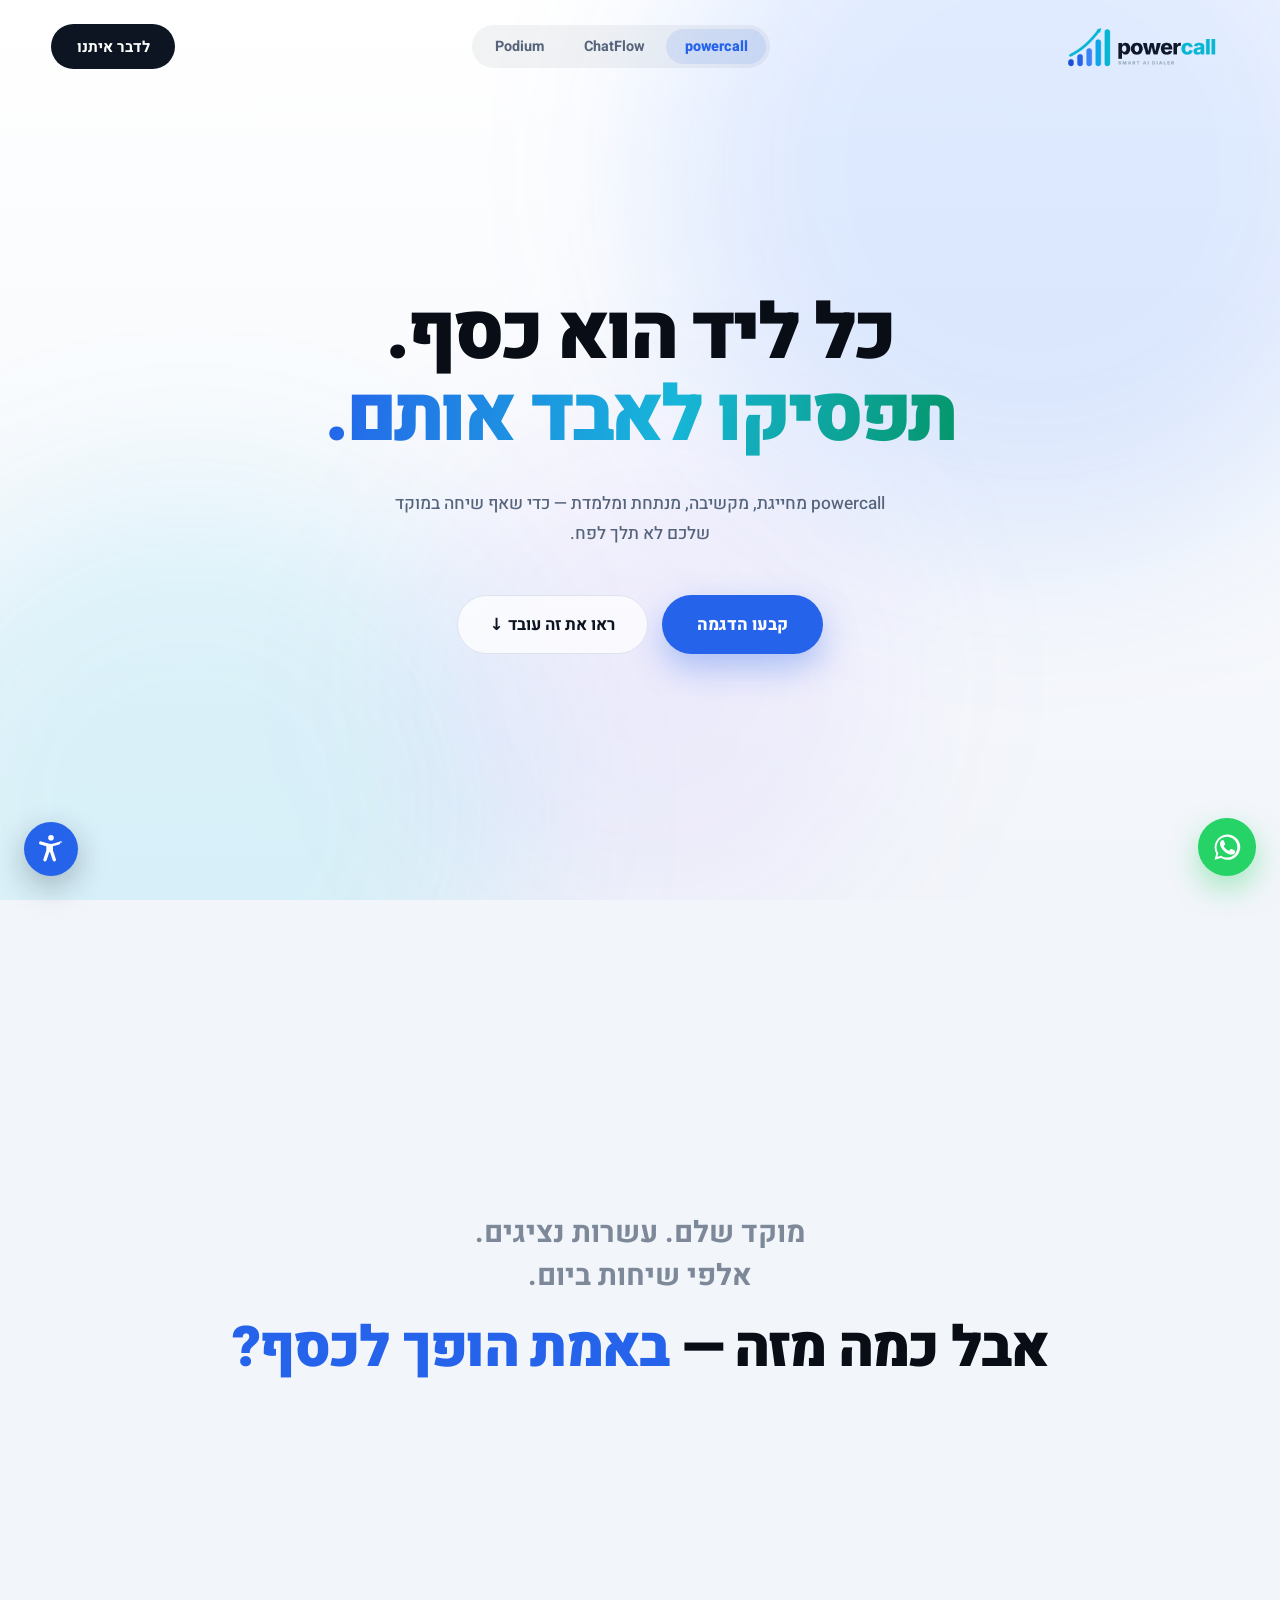
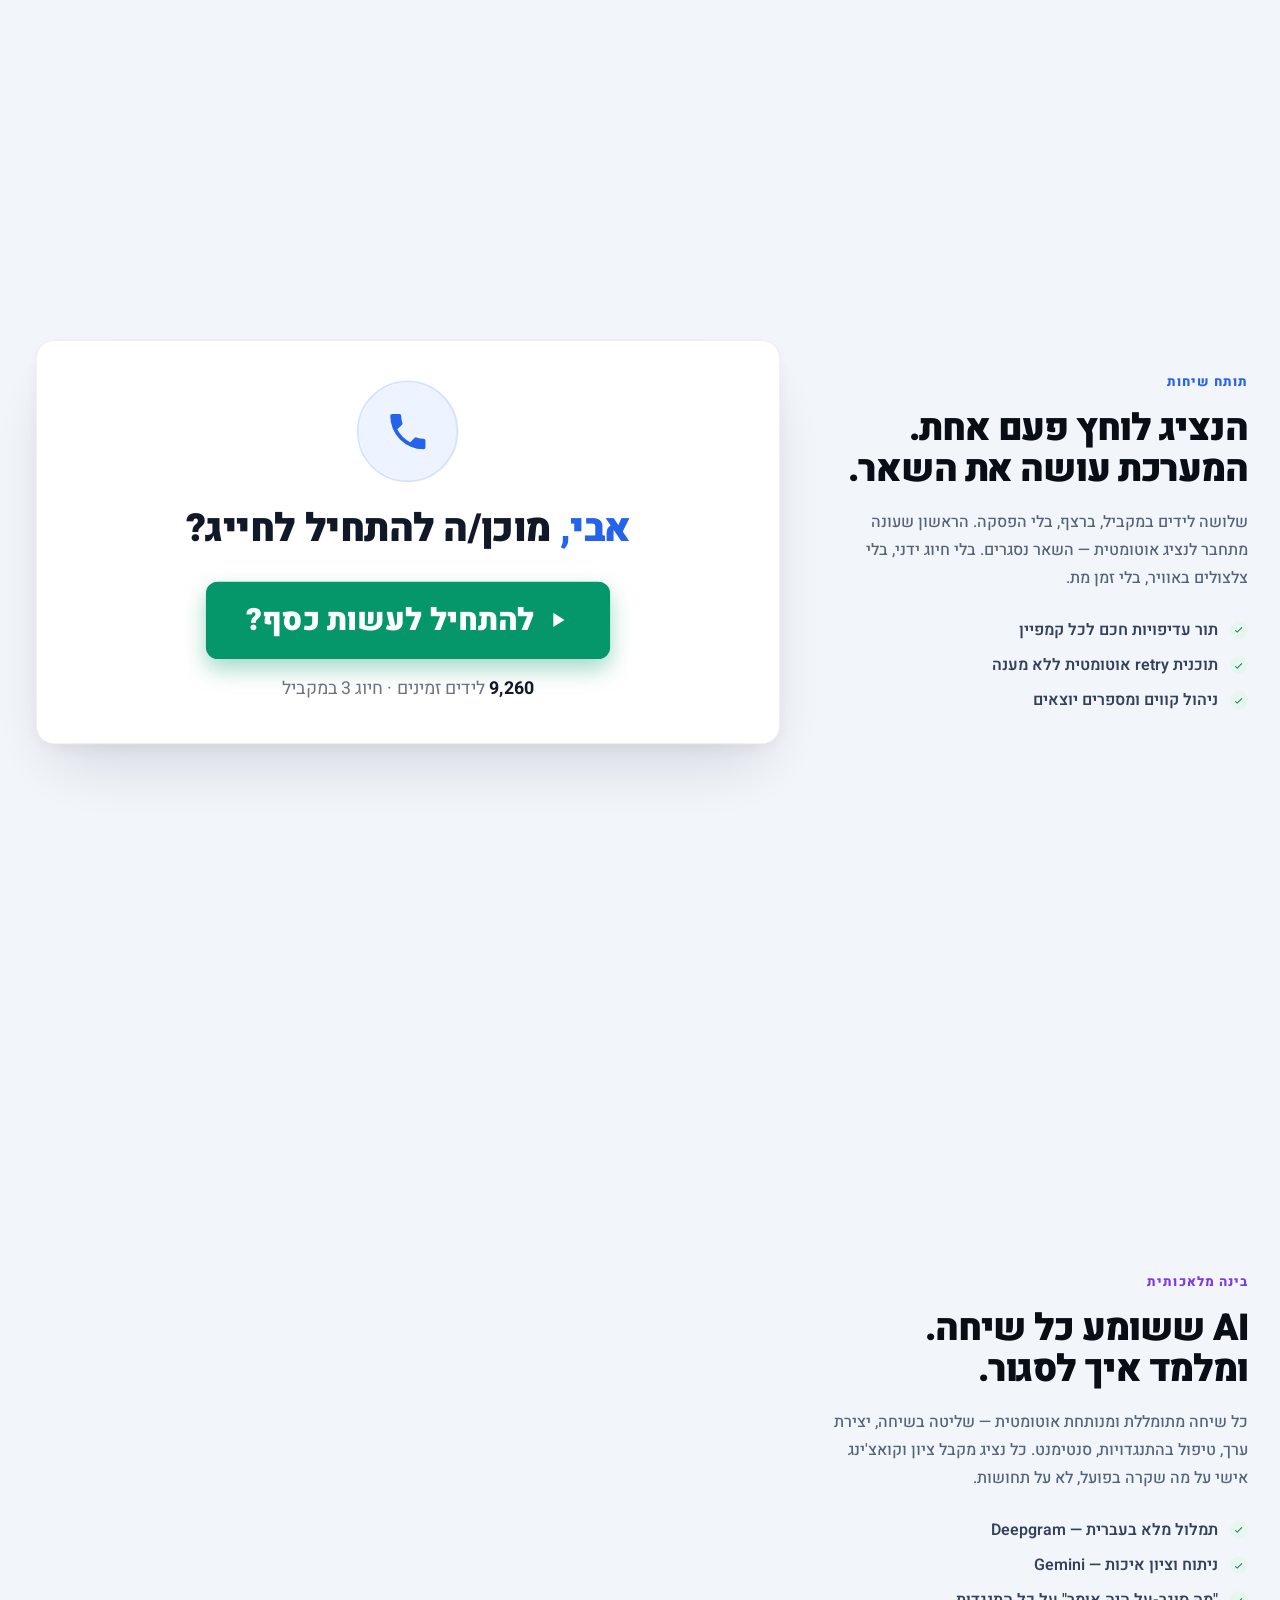
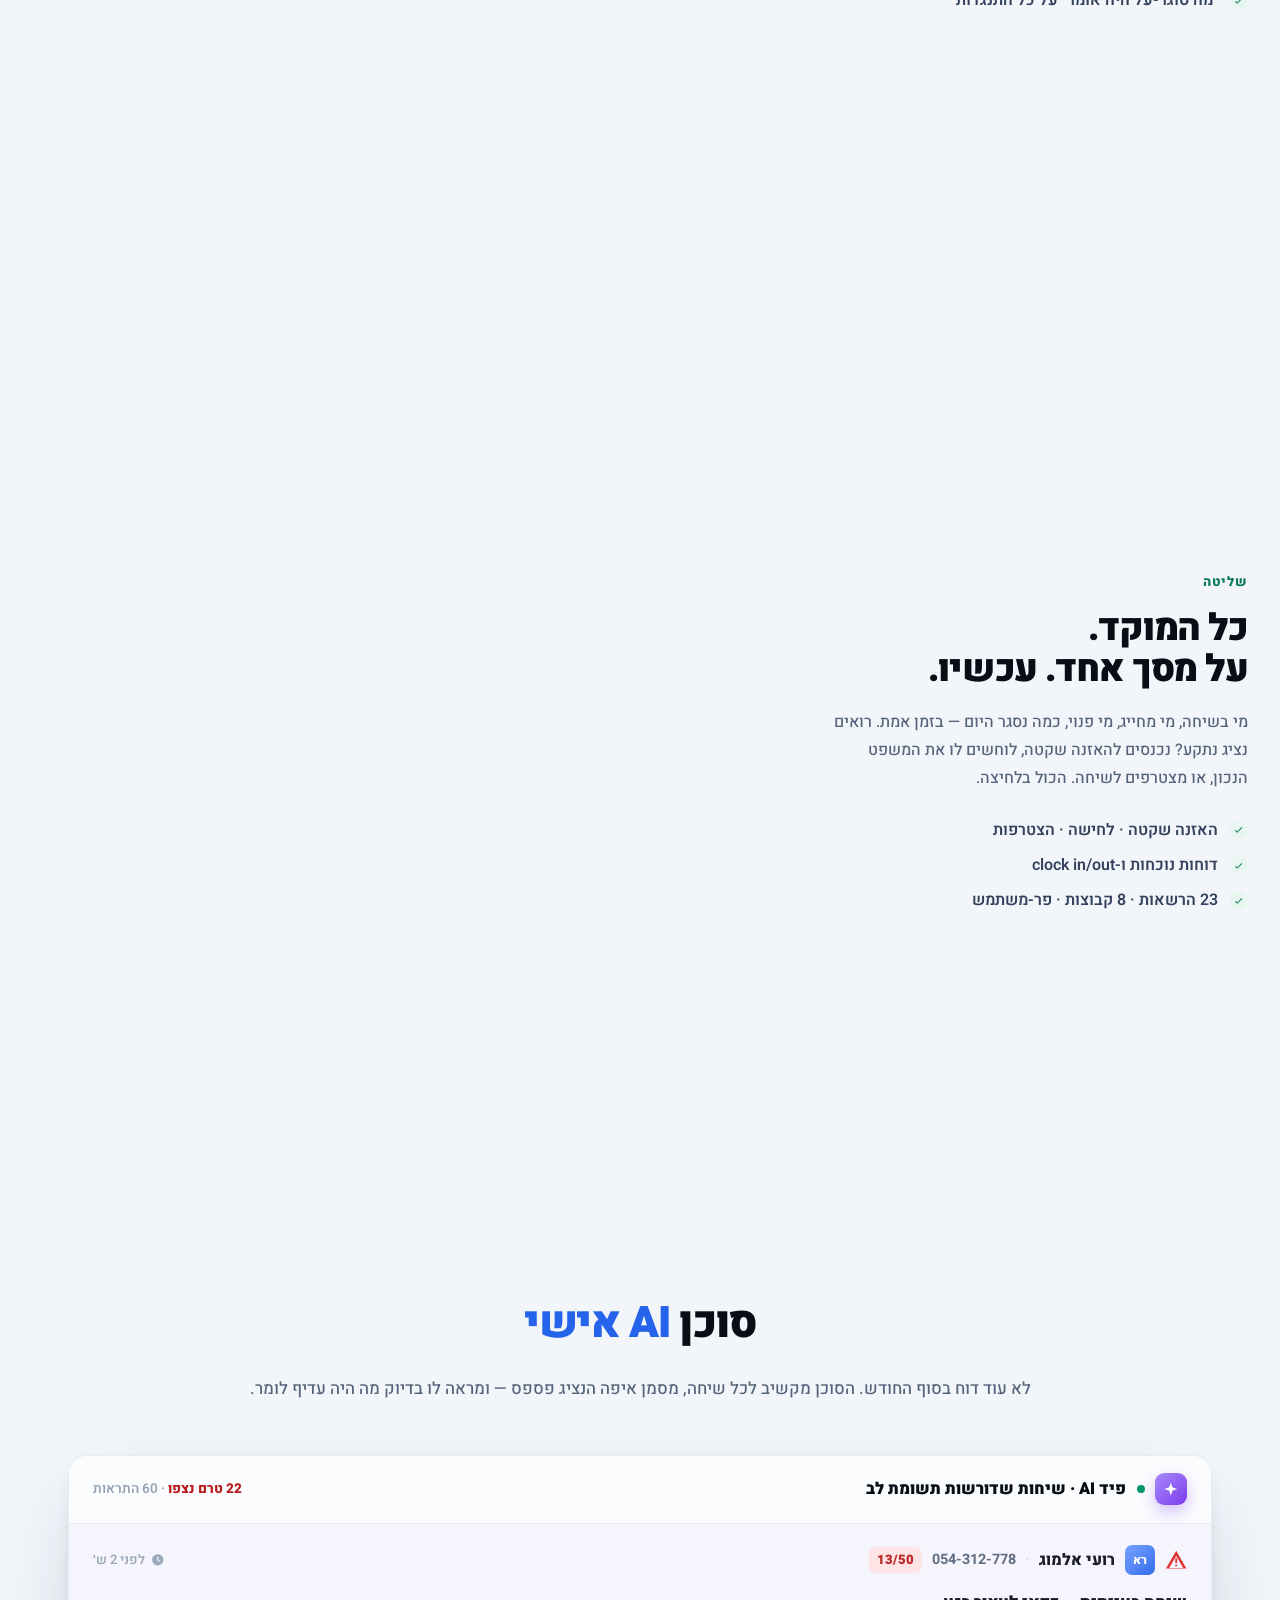
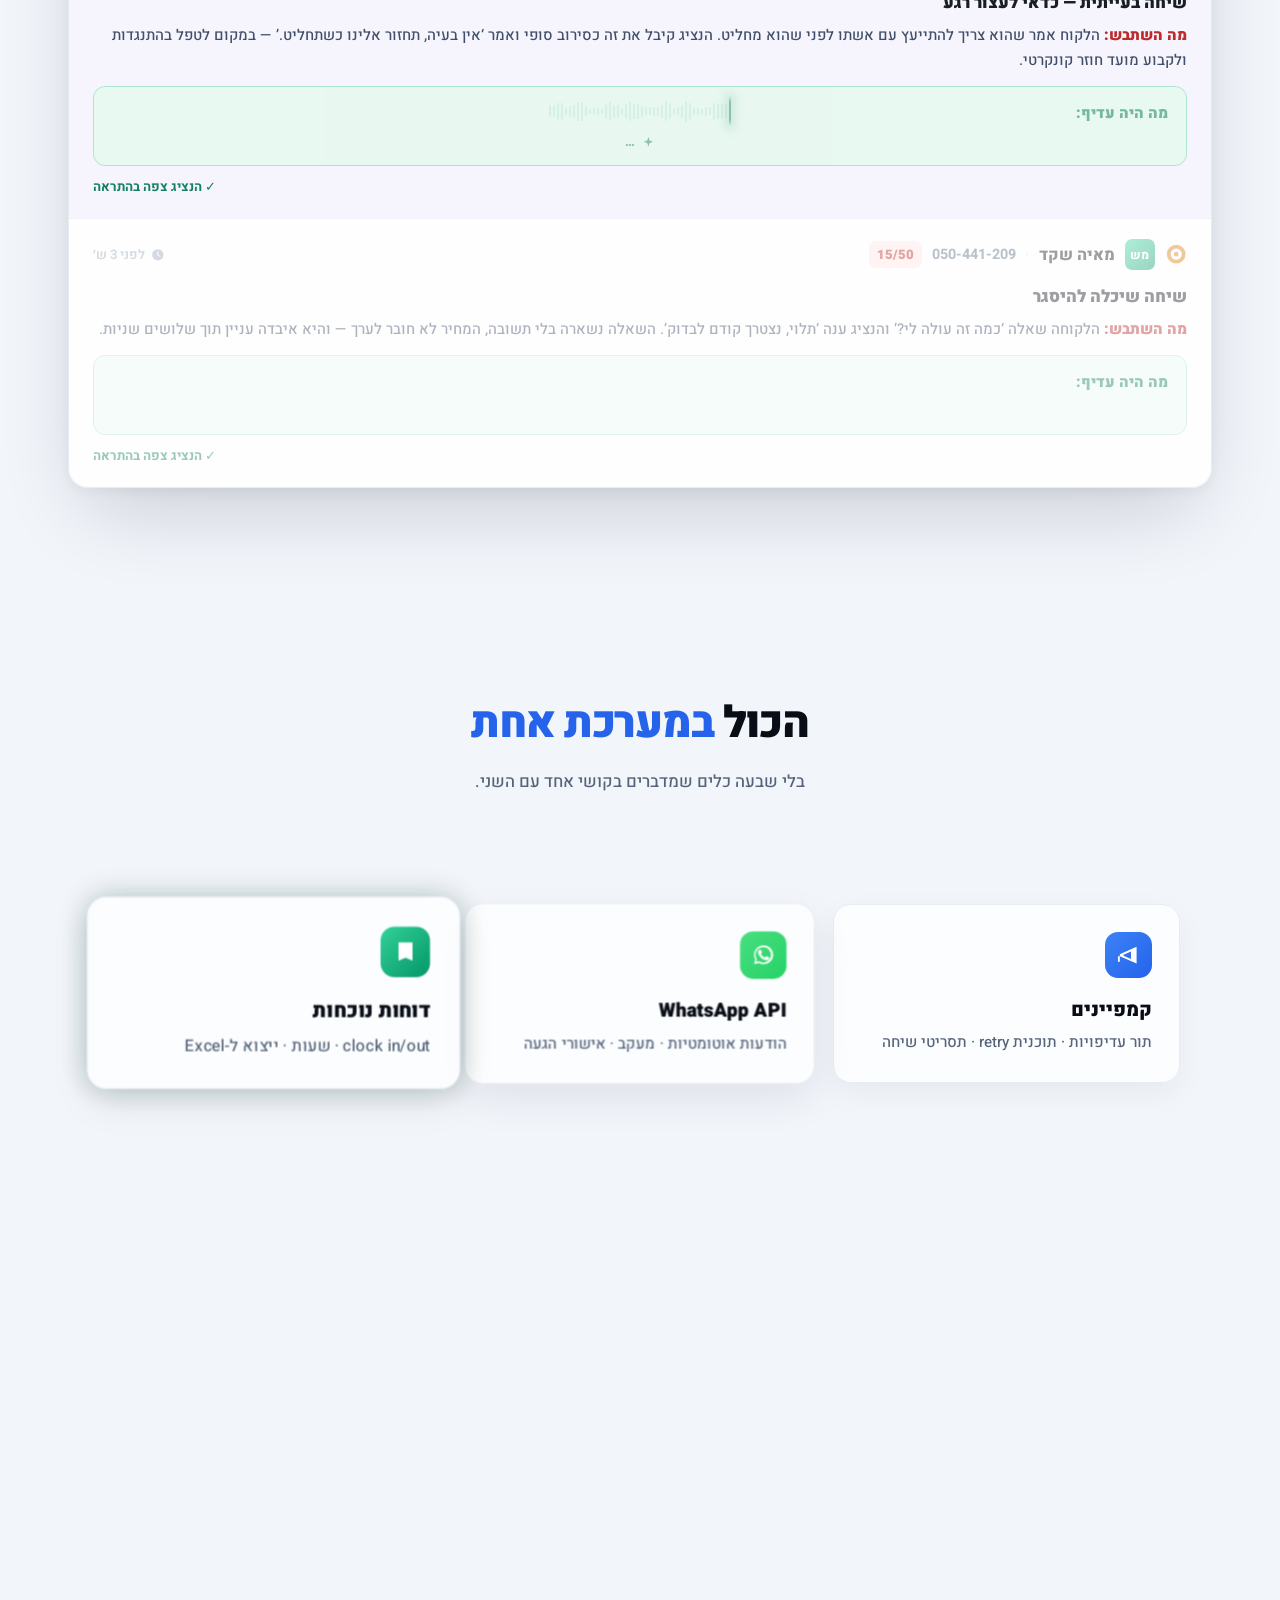
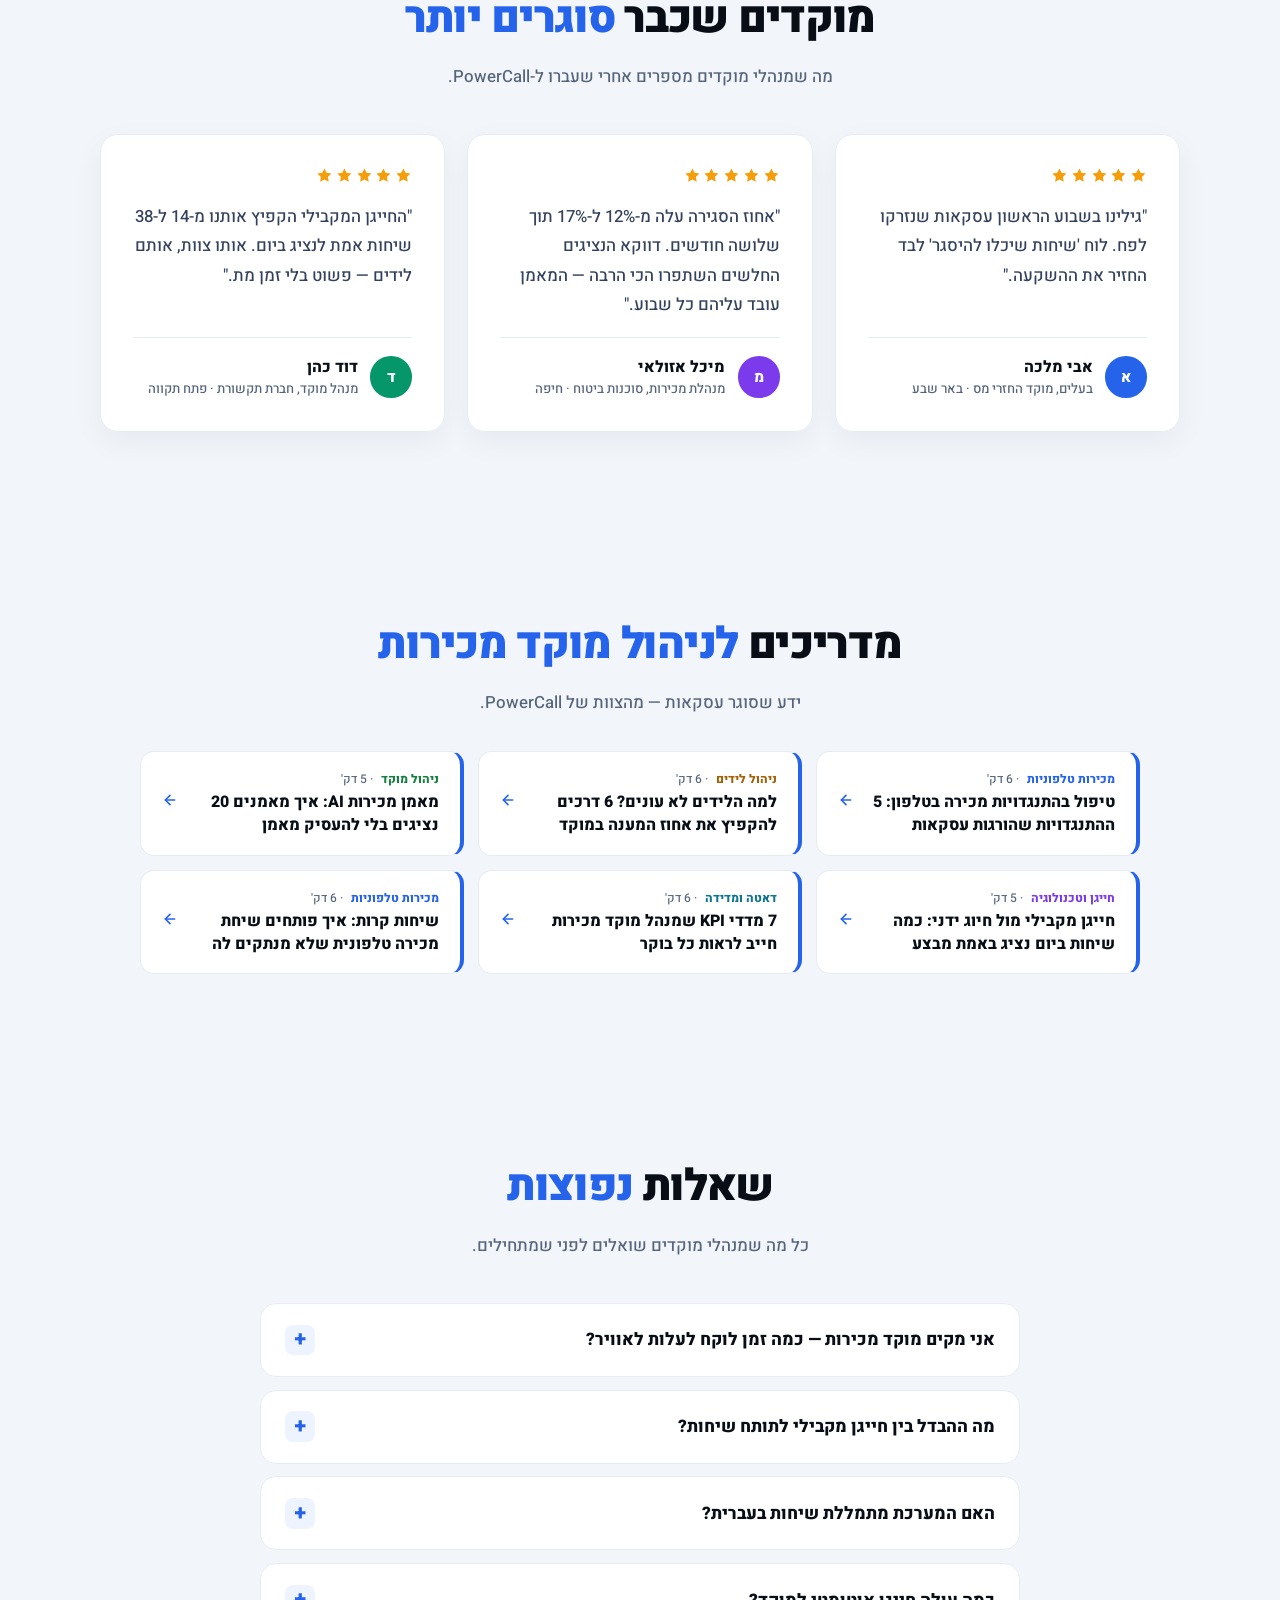
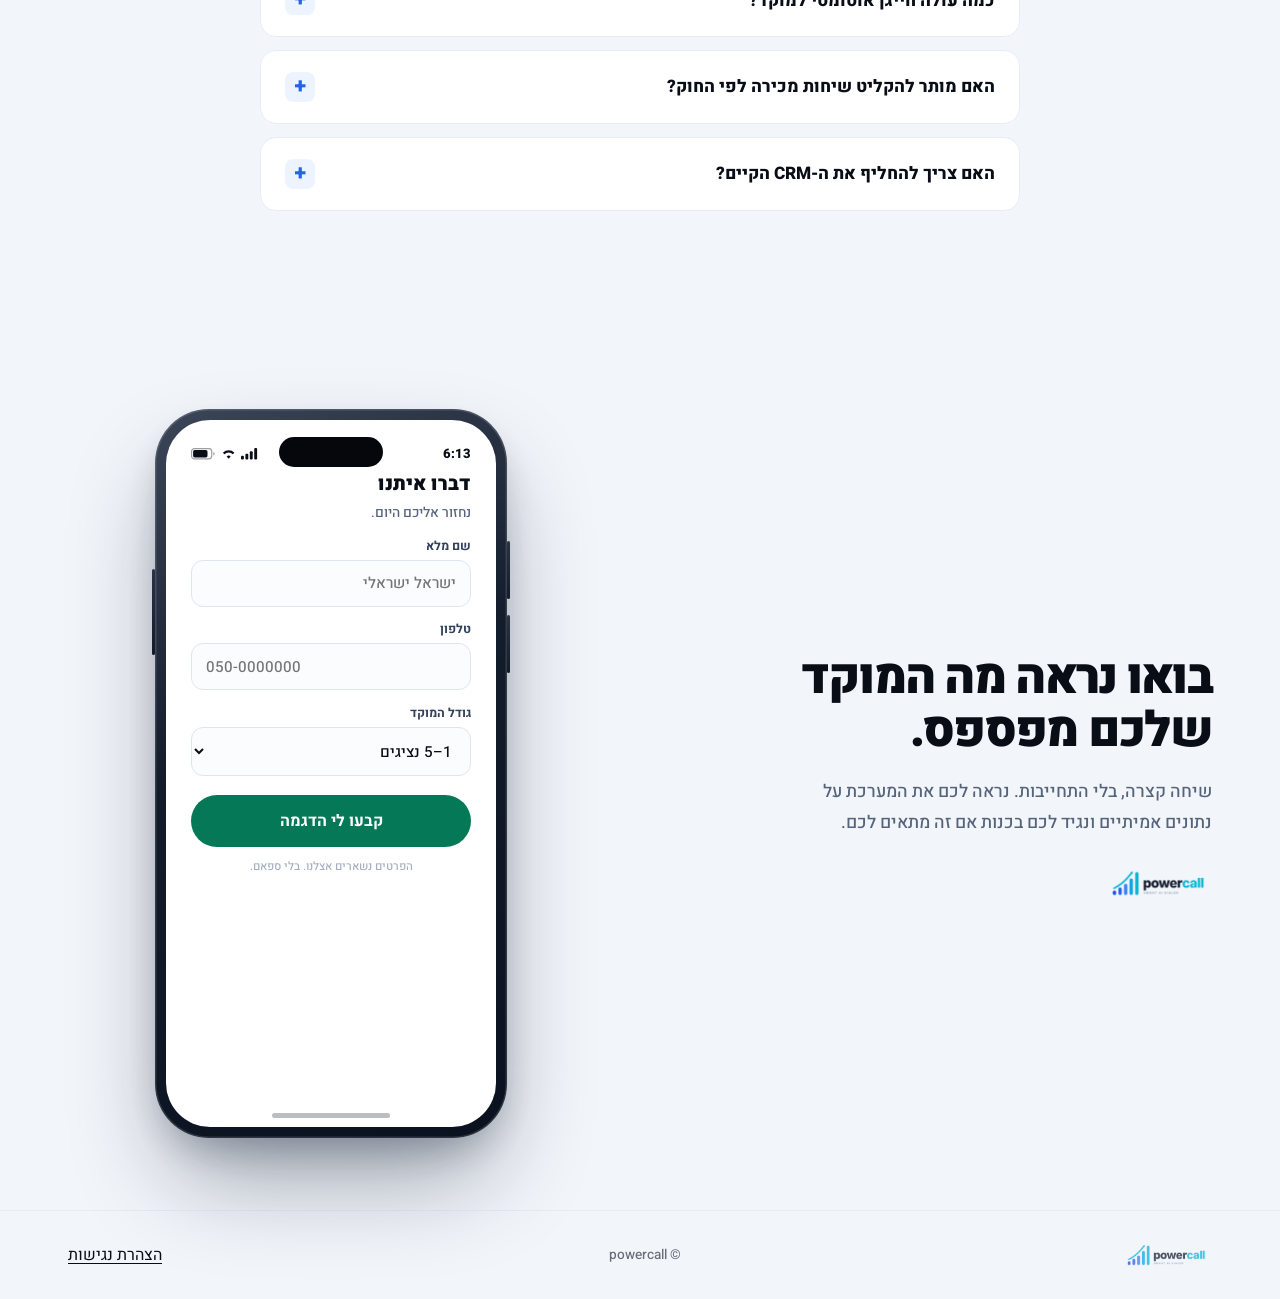
==== commit 288ca1ac: "Make the lead form actually send — it has been discarding every lead Found while researching the pri" ====
--- a/index.html
+++ b/index.html
@@ -1245,7 +1245,8 @@
                   <select id="f-size" name="size"><option>1–5 נציגים</option><option>6–15 נציגים</option><option>16–40 נציגים</option><option>40+ נציגים</option></select>
                 </div>
                 <button class="btn" type="submit">קבעו לי הדגמה</button>
-                <p class="formNote">הפרטים נשארים אצלנו. בלי ספאם.</p>
+                <p id="leadErr" role="alert" style="display:none;margin:0.9rem 0 0;padding:0.75rem 0.9rem;border-radius:10px;background:#fdecec;border:1px solid #f2b8b8;color:#8a1c1c;font-size:0.9rem;line-height:1.5;font-weight:600"></p>
+              <p class="formNote">הפרטים נשארים אצלנו. בלי ספאם.</p>
               </form>
               <div class="thanks" id="thanks">
                 <div class="thanksIc">
@@ -1910,19 +1911,98 @@
 
   var spinTween = gsap.to(spin, { rotation: 360, duration: 0.7, ease: "none", repeat: -1, paused: true });
 
+  /* ---------------- actually send the lead ----------------
+     This form used to be pure theatre: preventDefault, play the animation, say
+     "הפרטים נשלחו", and drop the data on the floor. Every lead submitted
+     between the design going live and this fix was lost, and the visitor was
+     told it had been sent. The send now happens FIRST and the success screen
+     is only reached if it succeeded — a thank-you that can lie is worse than
+     no form at all. */
+  var EMAILJS = {
+    url: "https://api.emailjs.com/api/v1.0/email/send",
+    service_id: "service_o1p2j15",
+    template_id: "template_8yqqbnf",
+    user_id: "mkswgOxTp_R2yOxO7"
+  };
+
+  function sendLead(vals) {
+    /* The line breaks are built from a char code on purpose: this block is
+       generated, and a literal backslash-n survived one templating pass but
+       not the next, which turned the message string into a real newline and
+       took the whole script down with a SyntaxError. */
+    var NL = String.fromCharCode(10);
+    var stamp = new Date().toLocaleString("he-IL", { timeZone: "Asia/Jerusalem" });
+    var lines = [
+      "ליד חדש מאתר powercall (powercall.co.il)",
+      "",
+      "שם: " + vals.name,
+      "טלפון: " + vals.phone,
+      "גודל המוקד: " + (vals.size || "לא צוין"),
+      "עמוד: " + location.pathname,
+      "מועד: " + stamp
+    ];
+    var body = {
+      service_id: EMAILJS.service_id,
+      template_id: EMAILJS.template_id,
+      user_id: EMAILJS.user_id,
+      template_params: {
+        title: "ליד חדש מאתר powercall",
+        name: vals.name,
+        email: "",
+        time: stamp,
+        message: lines.join(NL)
+      }
+    };
+    return fetch(EMAILJS.url, {
+      method: "POST",
+      headers: { "Content-Type": "application/json" },
+      body: JSON.stringify(body)
+    }).then(function (r) {
+      if (!r.ok) return r.text().then(function (t) { throw new Error(r.status + " " + t.slice(0, 120)); });
+      return true;
+    });
+  }
+
+  function sendFailed(err) {
+    busy = false;
+    spinTween.pause();
+    gsap.set(spin, { display: "none" });
+    text.textContent = "השליחה נכשלה";
+    var box = document.getElementById("leadErr");
+    if (box) {
+      box.textContent = "לא הצלחנו לשלוח את הפרטים. אפשר לנסות שוב, או להתקשר אלינו ישירות: 053-3464288";
+      box.style.display = "block";
+    }
+    gsap.to(island, { width: 104, height: 30, duration: 0.4, ease: "power3.inOut", delay: 1.4 });
+    gsap.to(inner, { opacity: 0, duration: 0.2, delay: 1.2 });
+    if (window.console) console.error("lead send failed:", err);
+  }
+
   form.addEventListener("submit", function (e) {
     e.preventDefault();
     if (busy) return;
     if (!form.checkValidity()) { form.reportValidity(); return; }
     busy = true;
 
+    var errBox = document.getElementById("leadErr");
+    if (errBox) errBox.style.display = "none";
+
+    var vals = {
+      name: (form.querySelector('[name="name"]') || {}).value || "",
+      phone: (form.querySelector('[name="phone"]') || {}).value || "",
+      size: (form.querySelector('[name="size"]') || {}).value || ""
+    };
+
     gsap.set(text, { textContent: "שולח…" });
     gsap.set(spin, { display: "block", opacity: 1, rotation: 0 });
     gsap.set(check, { display: "none" });
     gsap.set(tick, { strokeDashoffset: tickLen });
     spinTween.play(0);
 
-    var tl = gsap.timeline();
+    /* The success choreography only runs once the server has accepted the
+       lead. Until then the island just spins. */
+    var tl = gsap.timeline({ paused: true });
+    sendLead(vals).then(function () { tl.play(); }).catch(sendFailed);
     // 1 — swell. Only width/height move; the centring transform is untouched.
     //     border-radius is deliberately NOT animated: back.out overshoots every
     //     property it touches, so tweening 999→27 dipped to ~10px mid-flight and
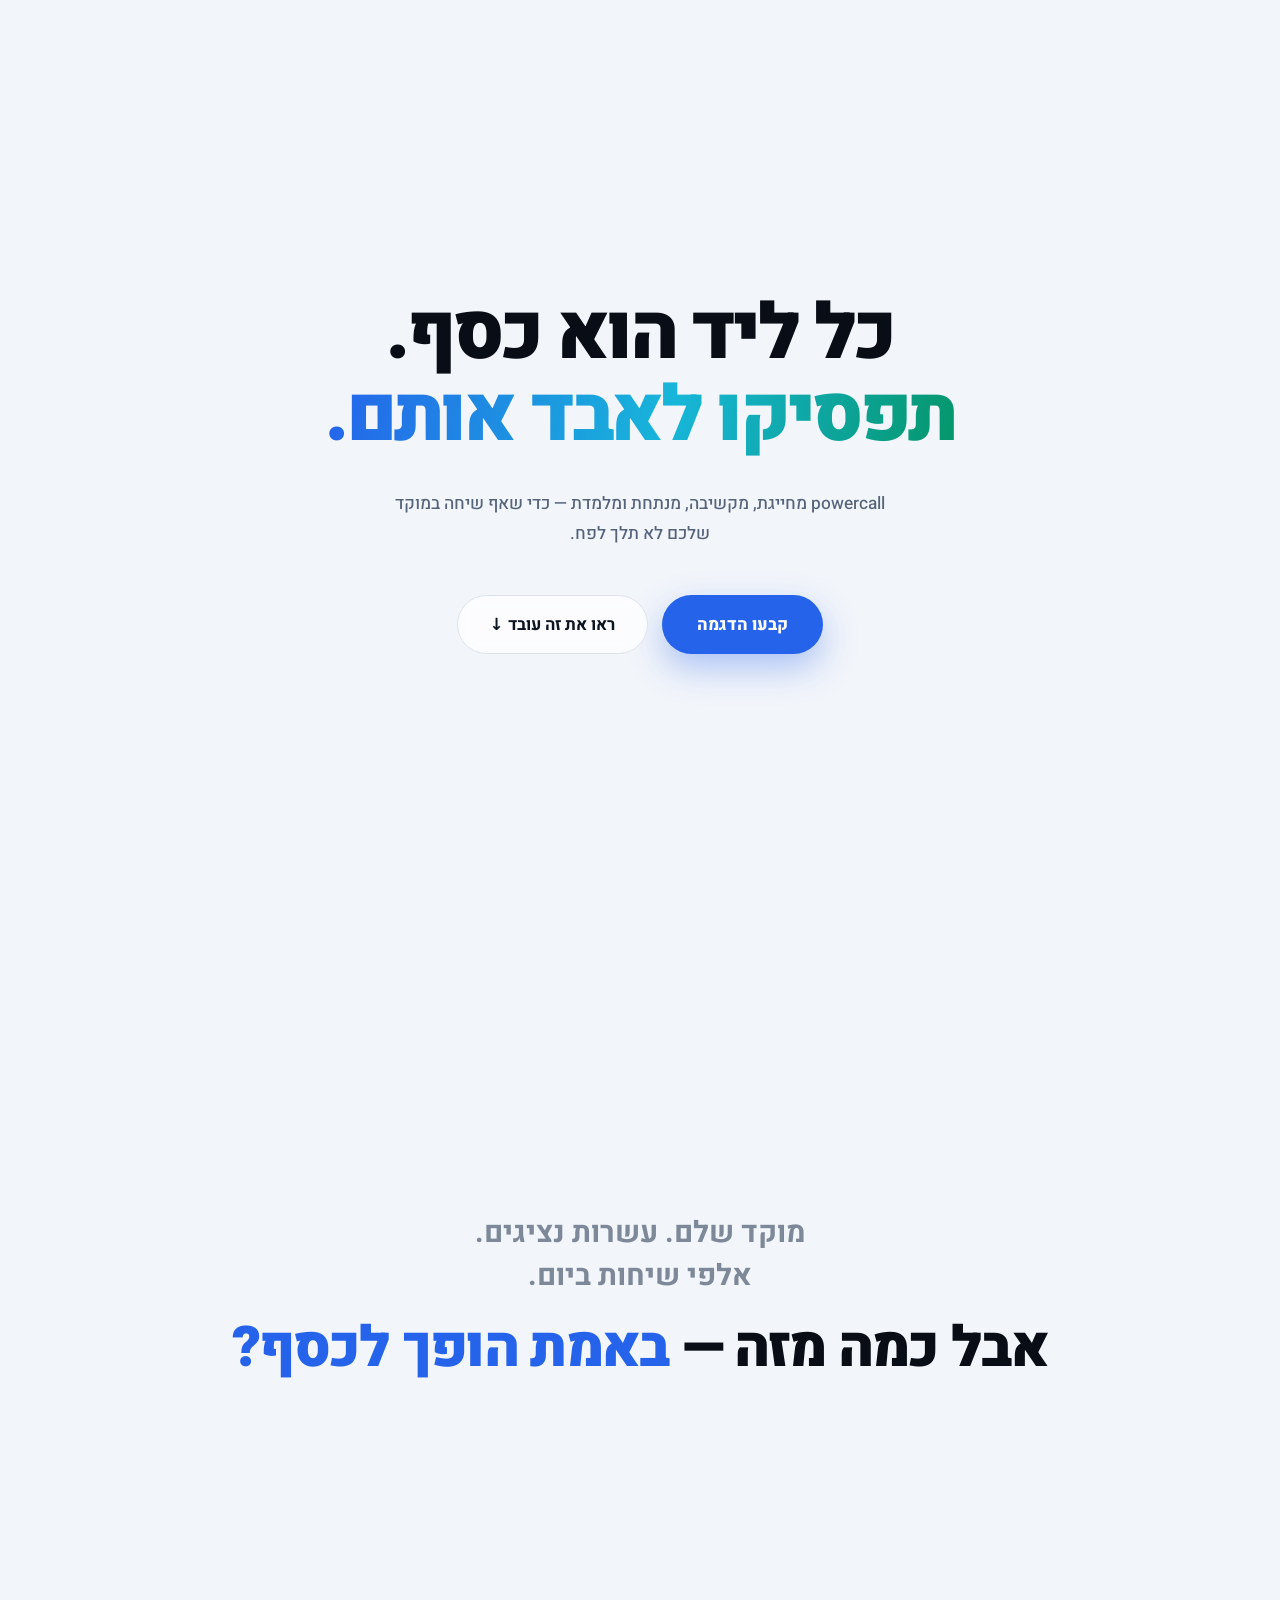
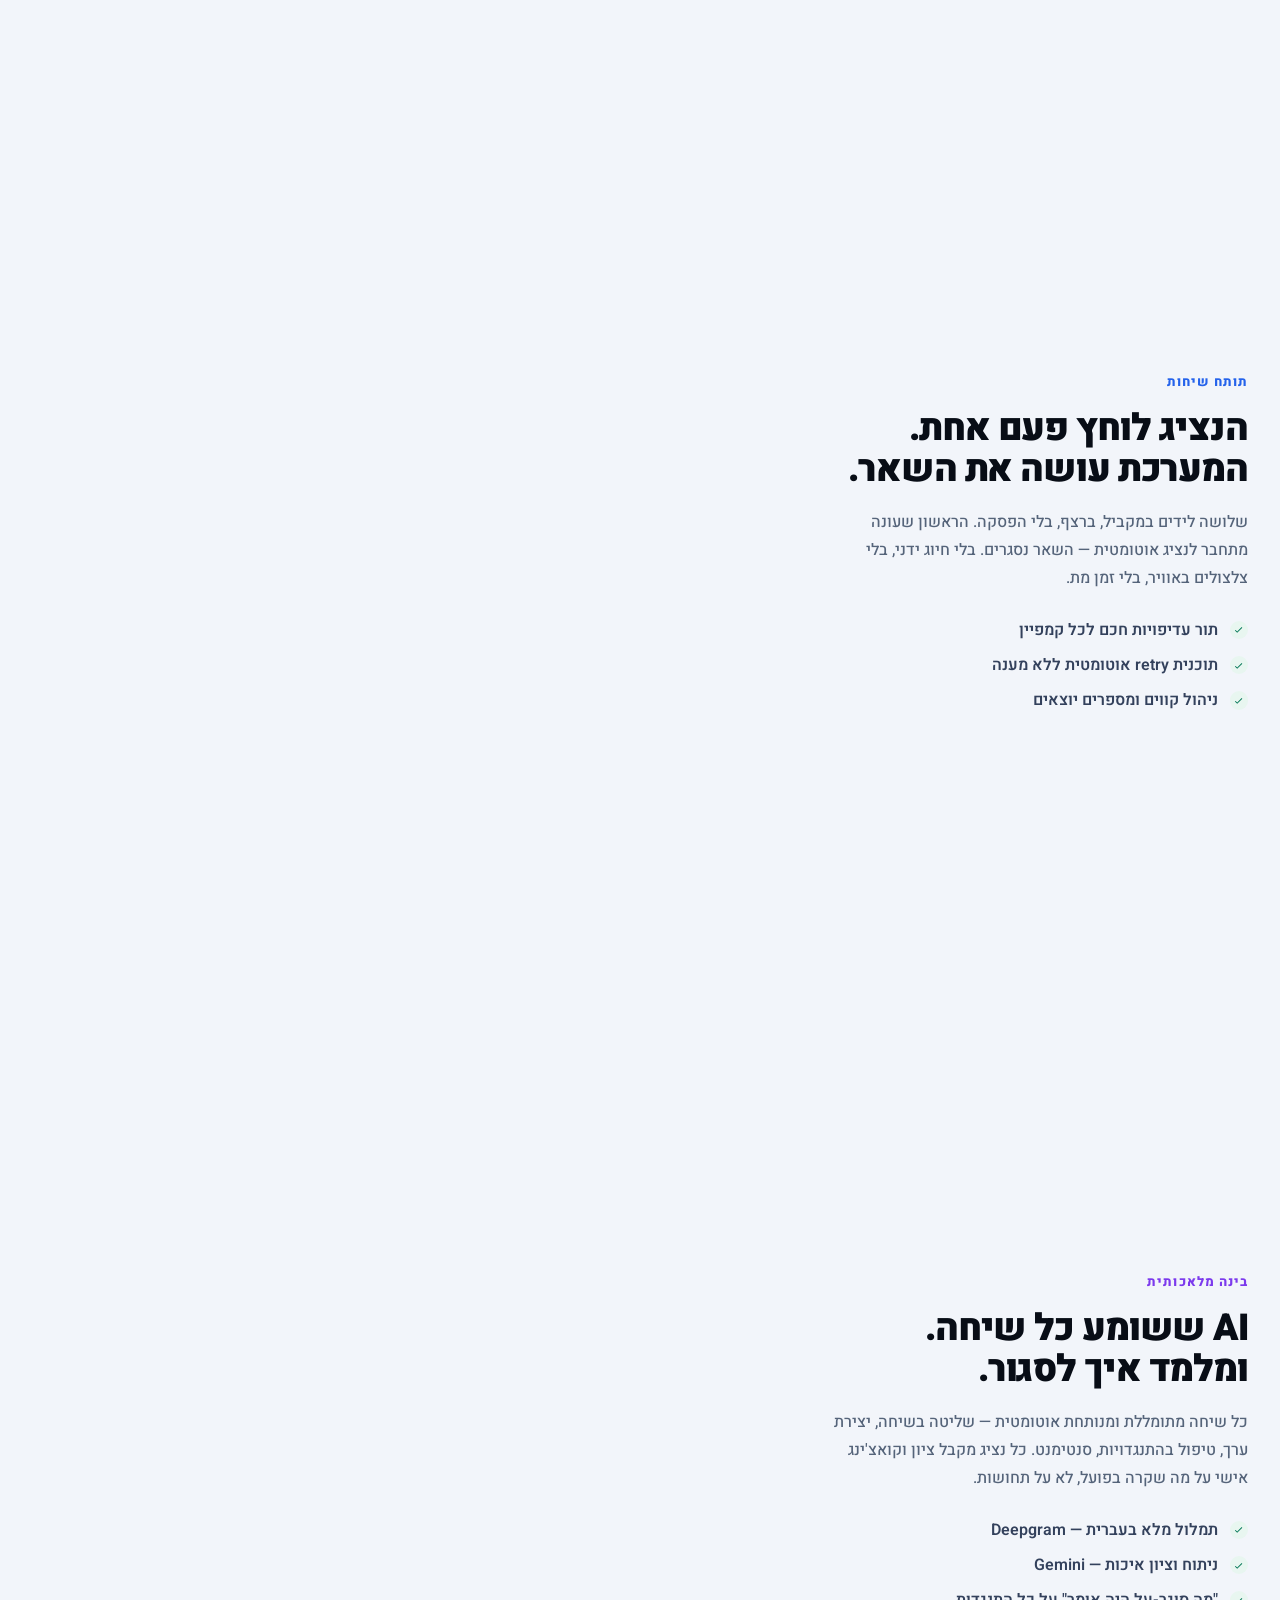
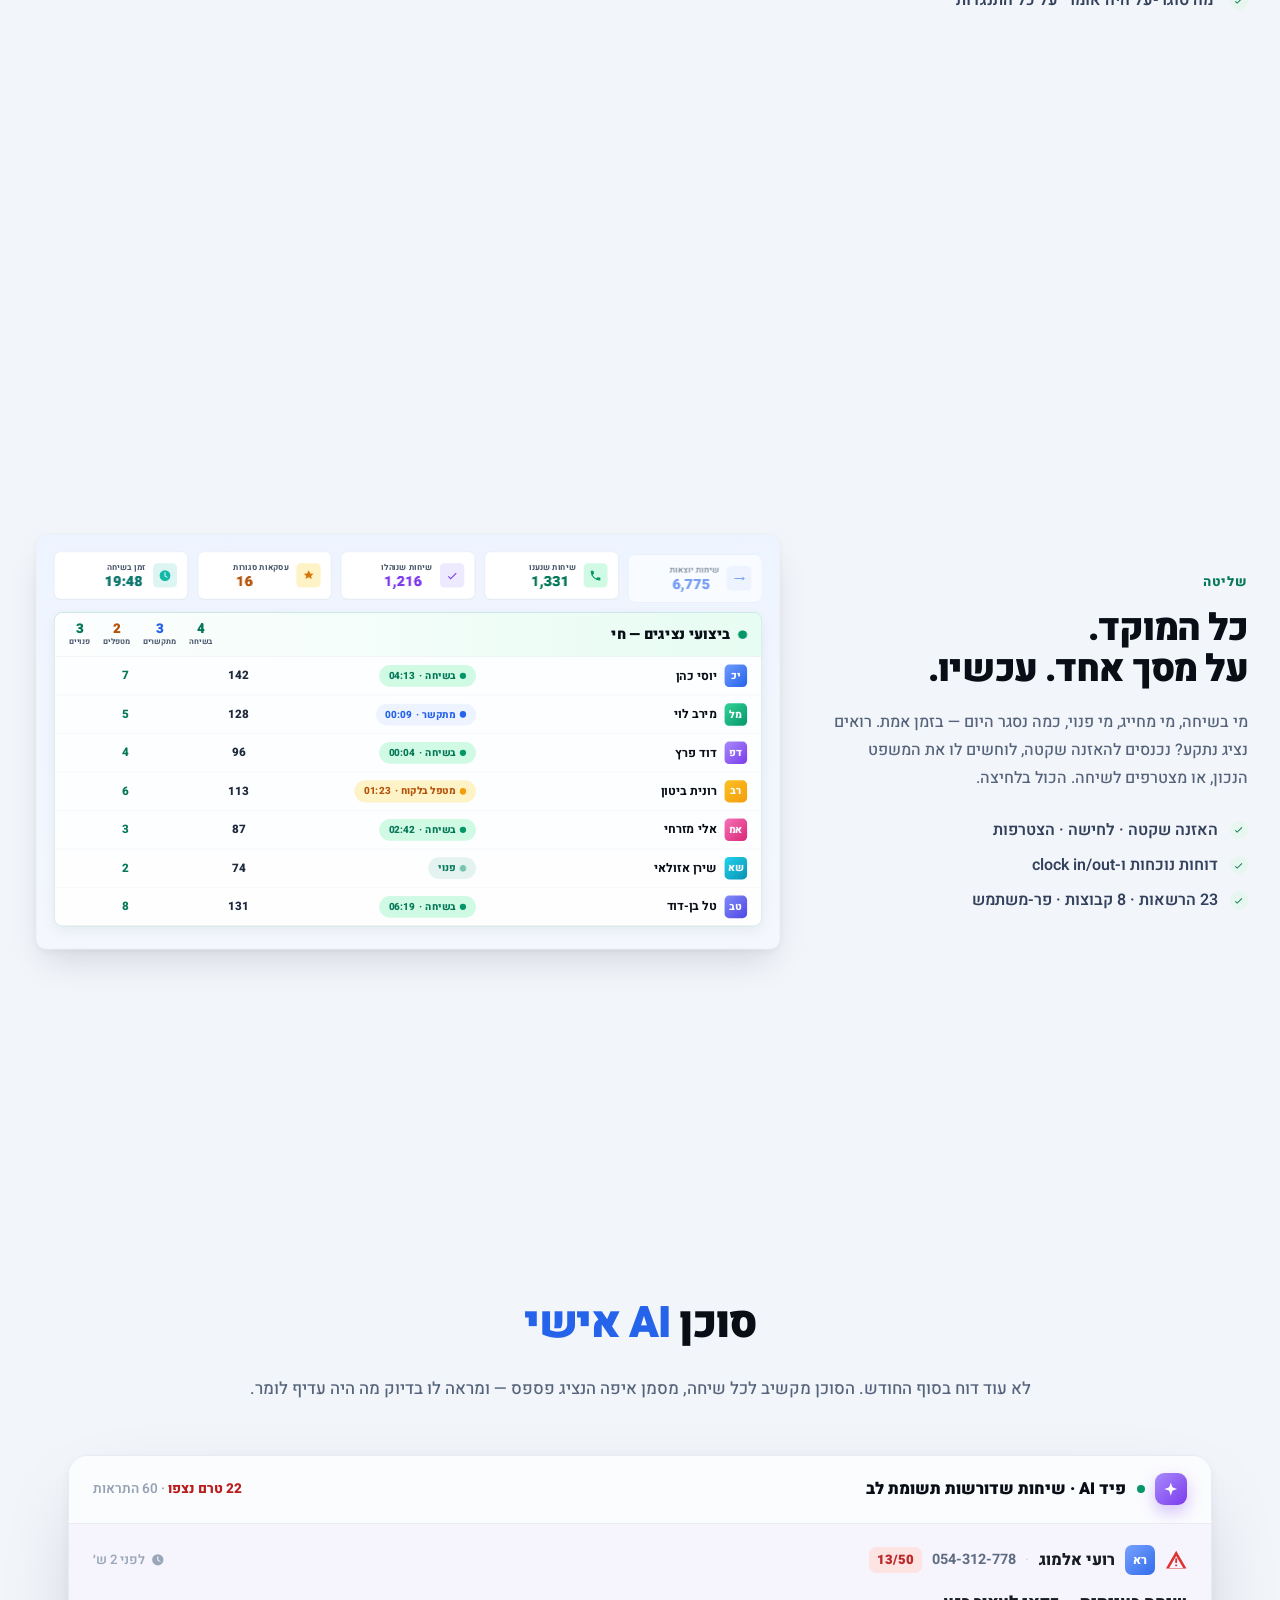
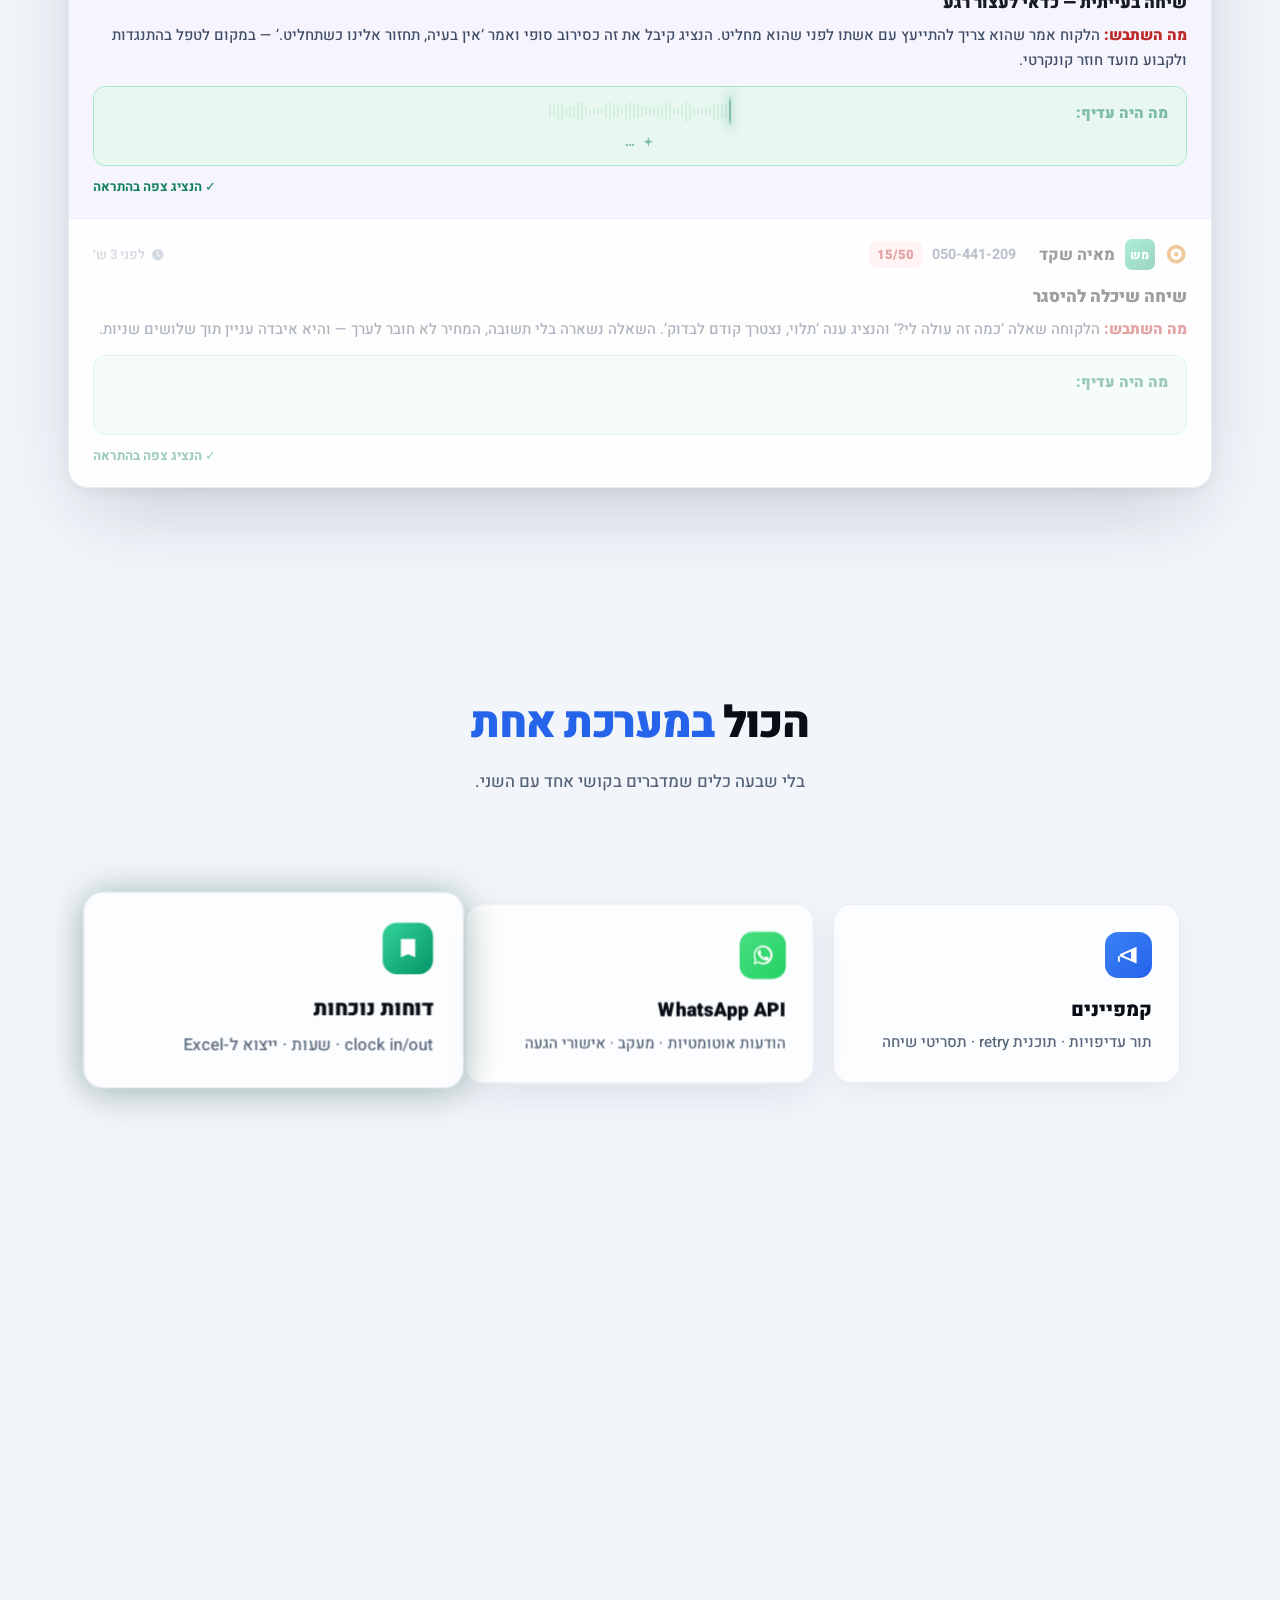
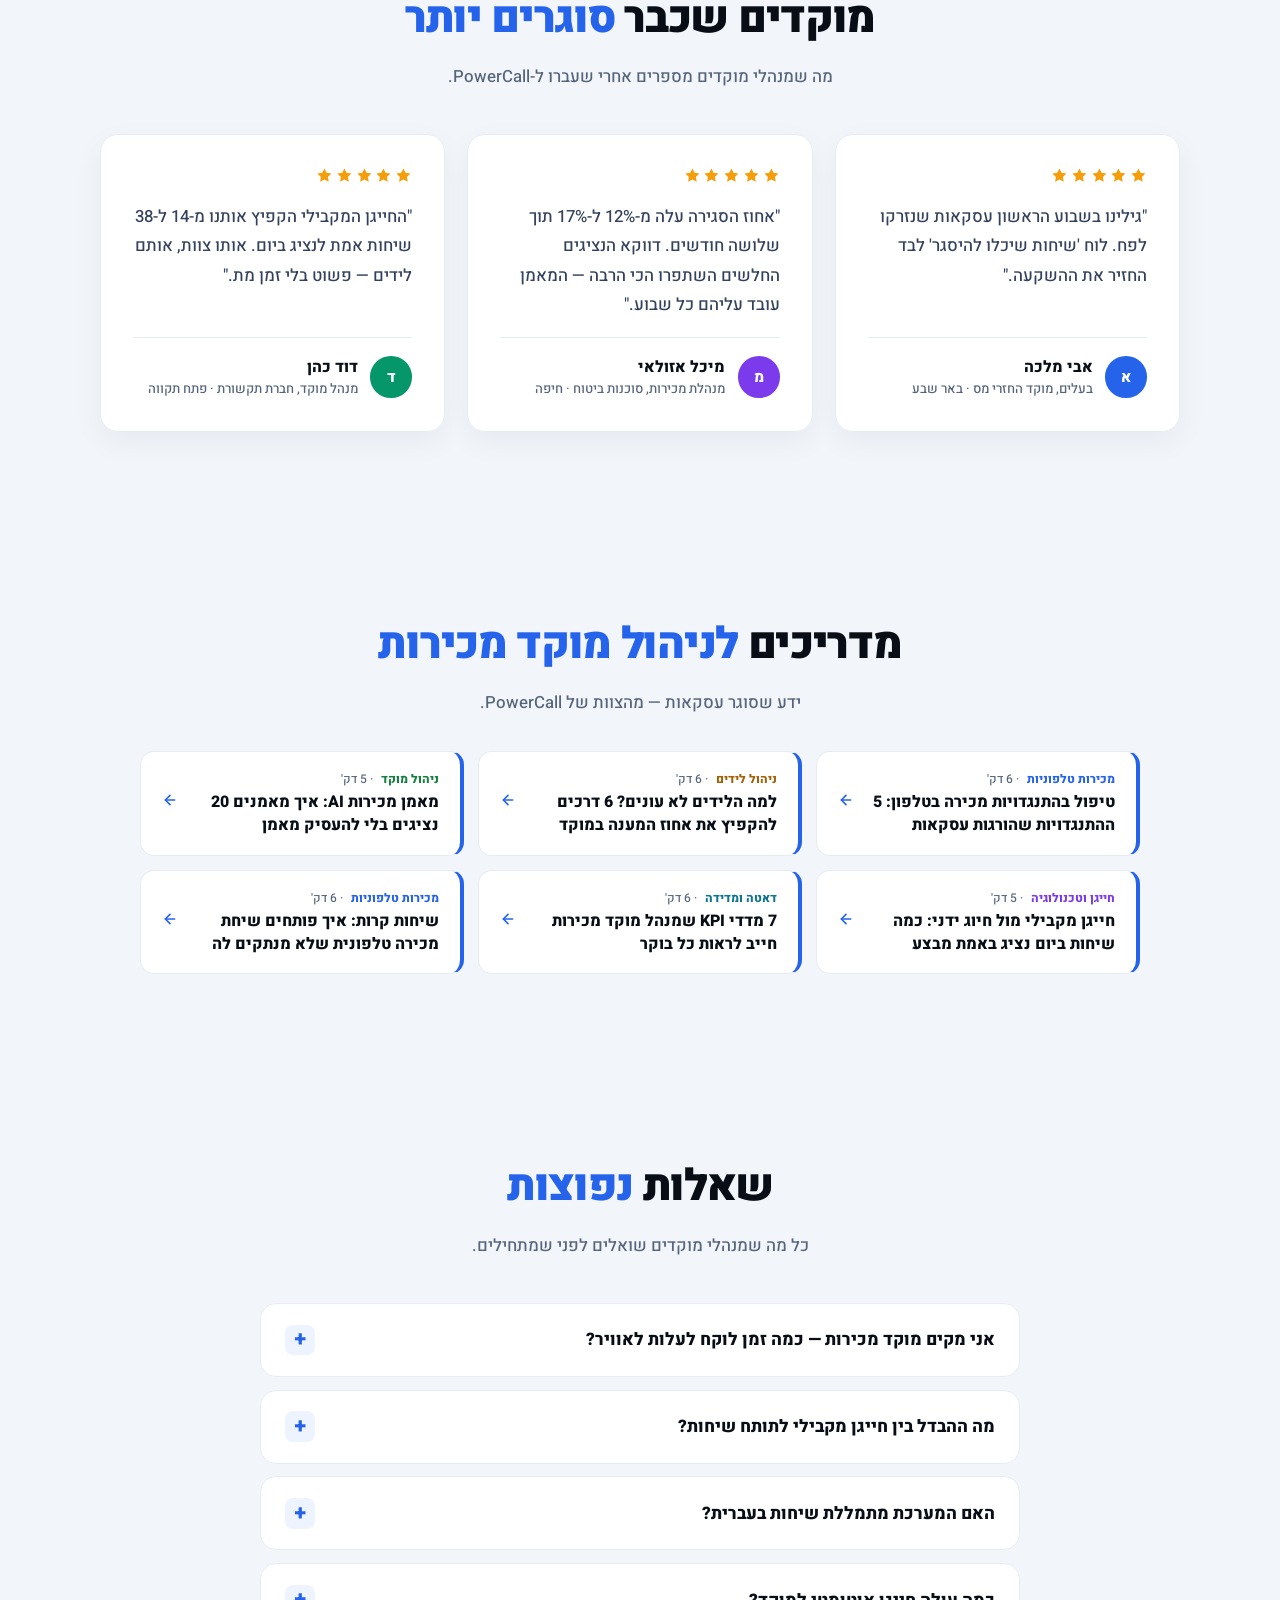
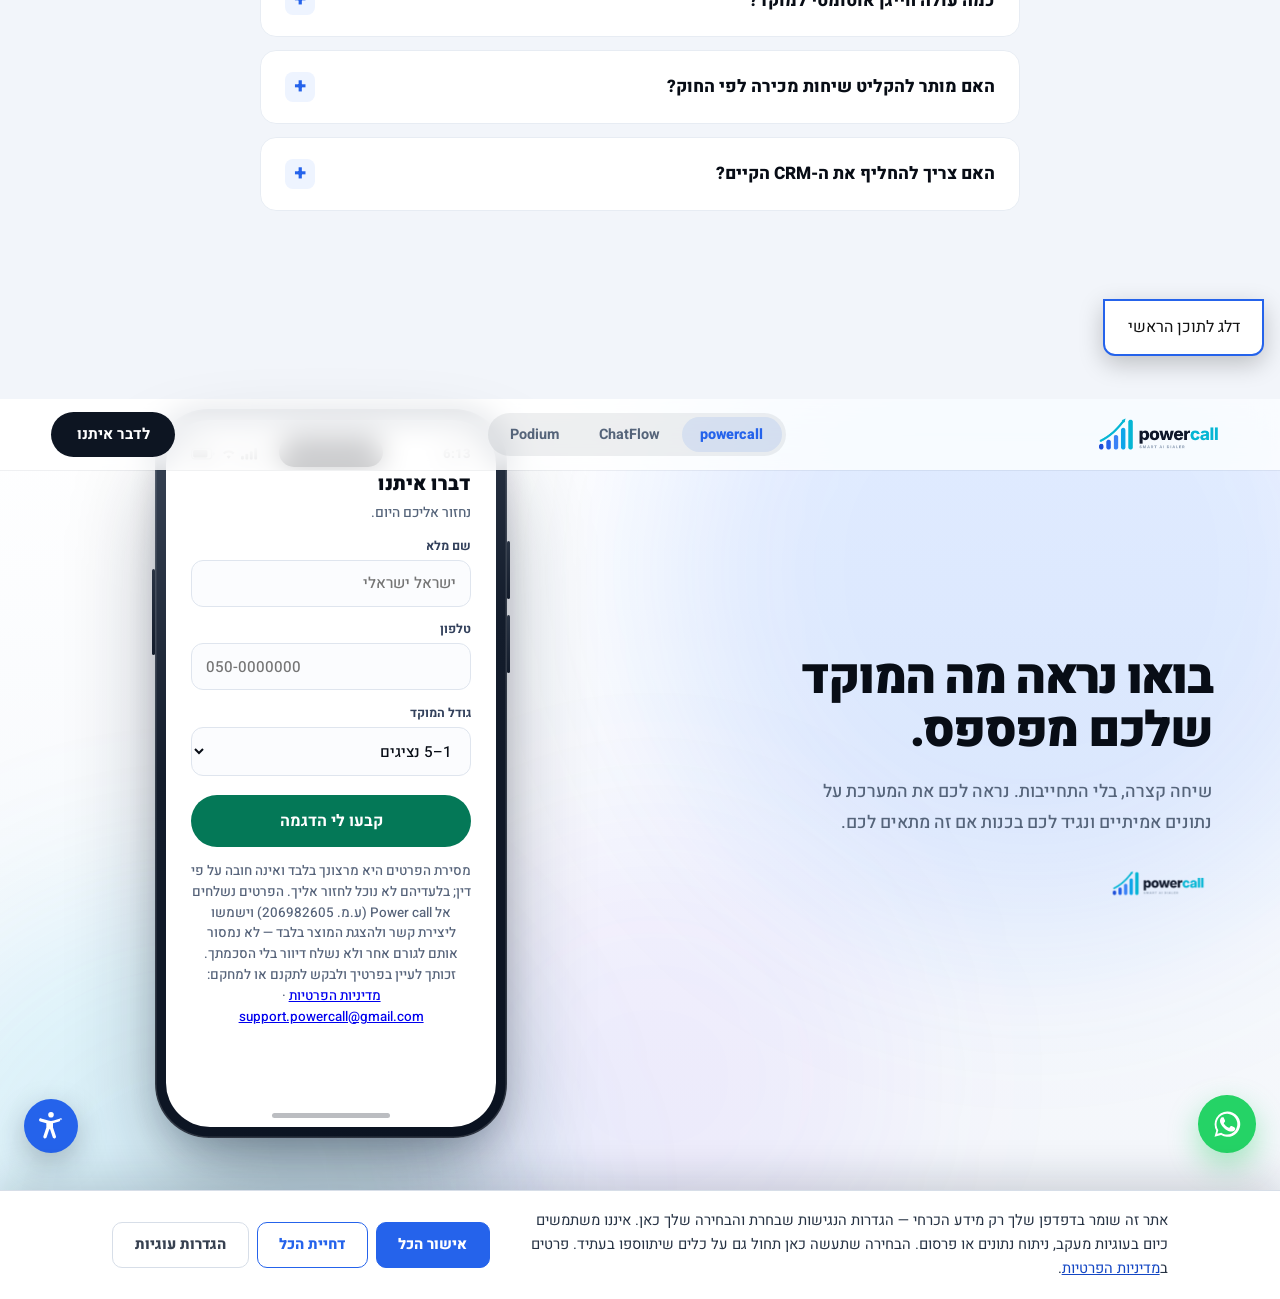
==== commit aa98a933: "Add the privacy policy, the terms, and a consent layer that tells the truth The site collected names" ====
--- a/index.html
+++ b/index.html
@@ -458,7 +458,11 @@
   .field input:focus, .field select:focus { outline: 0; border-color: var(--blue); box-shadow: 0 0 0 3px rgba(37, 99, 235, 0.12); background: #fff; }
   .form .btn { width: 100%; margin-top: 1.15rem; background: var(--green); color: #fff; padding: 0.9rem; font-size: 1rem; }
   .form .btn:hover { background: #036a4d; transform: translateY(-1px); }
-  .formNote { margin-top: 0.7rem; text-align: center; font-size: 0.72rem; color: #a4b0c0; font-weight: 500; line-height: 1.4; }
+  /* This is the סעיף 11 notice — the one line on the page the law requires to
+     be legible. It inherited the old decorative styling (11.5px at 2.2:1) from
+     the throwaway "בלי ספאם" line it replaced. Now 0.84rem at #56637a on white
+     = 5.4:1, clear of AA. Do not lighten it back for looks. */
+  .formNote { margin-top: 0.85rem; text-align: center; font-size: 0.84rem; color: #56637a; font-weight: 500; line-height: 1.55; }
 
   /* ---------------- footer + floats ---------------- */
   .foot { border-top: 1px solid var(--line); padding: 2rem 0; }
@@ -866,8 +870,11 @@
   @media (max-width: 340px) {
     .swapMini { display: none; }
   }
+
+  .legalLinks a, .legalLinks button { color: inherit; text-decoration: underline; text-underline-offset: 3px; background: none; border: 0; padding: 0; margin: 0; font: inherit; cursor: pointer; }
 </style>
 <link rel="stylesheet" href="./a11y.css">
+<link rel="stylesheet" href="./consent.css">
 <script>/* Restore the visitor's accessibility choices BEFORE first paint, so a
    saved high-contrast or large-text setting does not flash the default theme
    on every navigation. Mirrors a11y.js; that file is still the source of truth. */
@@ -1246,7 +1253,7 @@
                 </div>
                 <button class="btn" type="submit">קבעו לי הדגמה</button>
                 <p id="leadErr" role="alert" style="display:none;margin:0.9rem 0 0;padding:0.75rem 0.9rem;border-radius:10px;background:#fdecec;border:1px solid #f2b8b8;color:#8a1c1c;font-size:0.9rem;line-height:1.5;font-weight:600"></p>
-              <p class="formNote">הפרטים נשארים אצלנו. בלי ספאם.</p>
+              <p class="formNote">מסירת הפרטים היא מרצונך בלבד ואינה חובה על פי דין; בלעדיהם לא נוכל לחזור אליך. הפרטים נשלחים אל Power call (ע.מ. 206982605) וישמשו ליצירת קשר ולהצגת המוצר בלבד — לא נמסור אותם לגורם אחר ולא נשלח דיוור בלי הסכמתך. זכותך לעיין בפרטיך ולבקש לתקנם או למחקם: <a href="/privacy.html">מדיניות הפרטיות</a> · <a href="mailto:support.powercall@gmail.com">support.powercall@gmail.com</a></p>
               </form>
               <div class="thanks" id="thanks">
                 <div class="thanksIc">
@@ -1276,12 +1283,12 @@
 <footer class="foot">
   <div class="wrap">
     <img src="./powercall-logo.png" alt="powercall" />
-    <span>© powercall</span>
+    <span>© powercall<span class="legalLinks"> · <a href="/privacy.html">מדיניות פרטיות</a> · <a href="/terms.html">תנאי שימוש</a> · <button type="button" data-ck-open>הגדרות עוגיות</button></span></span>
   </div>
 </footer>
 
 <aside aria-label="קיצורי דרך" class="floatBar">
-<a class="wa" id="wa" href="#" aria-label="וואטסאפ">
+<a class="wa" id="wa" href="https://wa.me/972533464288?text=%D7%94%D7%99%D7%99%2C%20%D7%94%D7%92%D7%A2%D7%AA%D7%99%20%D7%9E%D7%94%D7%90%D7%AA%D7%A8%20%D7%95%D7%90%D7%A9%D7%9E%D7%97%20%D7%9C%D7%A9%D7%9E%D7%95%D7%A2%20%D7%A2%D7%95%D7%93" target="_blank" rel="noopener" aria-label="שליחת הודעת וואטסאפ אלינו">
   <svg viewBox="0 0 24 24" aria-hidden="true"><path d="M17.5 14.4c-.3-.2-1.7-.9-2-1-.3-.1-.5-.1-.7.1-.2.3-.7 1-.9 1.2-.2.2-.3.2-.6.1-.3-.2-1.2-.5-2.3-1.4-.9-.8-1.4-1.7-1.6-2-.2-.3 0-.5.1-.6l.5-.5c.1-.2.2-.3.3-.5.1-.2 0-.4 0-.5 0-.2-.7-1.6-.9-2.2-.2-.6-.5-.5-.7-.5h-.6c-.2 0-.5.1-.8.4-.3.3-1 1-1 2.5s1.1 2.9 1.2 3.1c.1.2 2.1 3.2 5 4.5.7.3 1.3.5 1.7.6.7.2 1.4.2 1.9.1.6-.1 1.7-.7 2-1.4.2-.7.2-1.3.2-1.4-.1-.1-.3-.2-.6-.3zM12 2a10 10 0 0 0-8.6 15L2 22l5.2-1.4A10 10 0 1 0 12 2zm0 18.2c-1.6 0-3.1-.4-4.4-1.2l-.3-.2-3.1.8.8-3-.2-.3a8.2 8.2 0 1 1 7.2 3.9z"/></svg>
 </a>
 </aside>
@@ -2104,5 +2111,6 @@
 });
 </script>
 <script defer src="./a11y.js"></script>
+<script defer src="./consent.js"></script>
 </body>
 </html>
--- a/consent.css
+++ b/consent.css
@@ -0,0 +1,140 @@
+/* ============================================================================
+   הסכמת עוגיות — cookie/consent layer, shared by every page.
+
+   Sizing note: this file is loaded on the marketing pages (whose accent lives
+   in --a11y-accent) and on the article/legal pages. It never declares that
+   variable at :root — see a11y.css for why — it only reads it with a fallback.
+   ========================================================================== */
+
+.ck-bar {
+  position: fixed; inset-inline: 0; inset-block-end: 0; z-index: 150;
+  background: #fff; color: #111827; border-top: 1px solid #d7dee8;
+  box-shadow: 0 -12px 40px rgba(15, 27, 46, 0.16);
+  font-family: inherit; display: none;
+}
+.ck-bar[data-open="true"] { display: block; }
+.ck-in {
+  max-width: 1100px; margin: 0 auto; padding: 1.1rem 1.4rem;
+  display: flex; align-items: center; gap: 1.2rem; flex-wrap: wrap;
+}
+.ck-txt { flex: 1 1 22rem; font-size: 0.92rem; line-height: 1.65; color: #263243; margin: 0; }
+.ck-txt a { color: #1447c4; }
+.ck-acts { display: flex; gap: 0.5rem; flex-wrap: wrap; }
+
+/* Every choice button is the same size, weight and contrast on purpose:
+   a "reject" that is quieter than "accept" is not a free choice. */
+.ck-btn {
+  font-family: inherit; font-size: 0.92rem; font-weight: 800; cursor: pointer;
+  padding: 0.7rem 1.35rem; border-radius: 10px; border: 1.5px solid var(--a11y-accent, #2563eb);
+  background: #fff; color: var(--a11y-accent, #2563eb); white-space: nowrap;
+}
+.ck-btn:hover { background: #f2f7ff; }
+.ck-btn.solid { background: var(--a11y-accent, #2563eb); color: #fff; }
+.ck-btn.solid:hover { filter: brightness(1.08); }
+.ck-btn.plain { border-color: #d7dee8; color: #374151; }
+.ck-btn.plain:hover { background: #f5f8fc; }
+
+/* ---------- preferences dialog ---------- */
+.ck-modal {
+  position: fixed; inset: 0; z-index: 160; display: none;
+  align-items: center; justify-content: center; padding: 1.2rem;
+  background: rgba(8, 13, 22, 0.55);
+}
+.ck-modal[data-open="true"] { display: flex; }
+.ck-doc {
+  background: #fff; color: #111827; border-radius: 16px; width: min(40rem, 100%);
+  max-height: 86dvh; overflow-y: auto; font-family: inherit;
+  box-shadow: 0 40px 90px rgba(0, 0, 0, 0.4);
+}
+.ck-head {
+  display: flex; align-items: center; justify-content: space-between; gap: 0.6rem;
+  padding: 0.95rem 1.2rem; background: var(--a11y-accent, #2563eb); color: #fff;
+  border-radius: 15px 15px 0 0; position: sticky; top: 0; z-index: 2;
+}
+.ck-head h2 { font-size: 1.05rem; font-weight: 800; margin: 0; color: #fff; }
+.ck-x {
+  background: rgba(255,255,255,0.18); border: 0; color: #fff; cursor: pointer;
+  width: 2.1rem; height: 2.1rem; border-radius: 8px; font-size: 1.25rem; line-height: 1;
+  font-family: inherit; display: grid; place-items: center;
+}
+.ck-x:hover { background: rgba(255,255,255,0.3); }
+.ck-body { padding: 1.1rem 1.3rem 1.4rem; }
+.ck-body > p { font-size: 0.93rem; line-height: 1.75; color: #263243; margin: 0 0 1rem; }
+
+.ck-cat {
+  border: 1px solid #d7dee8; border-radius: 12px; padding: 0.9rem 1rem; margin-bottom: 0.7rem;
+}
+.ck-catTop { display: flex; align-items: center; justify-content: space-between; gap: 0.8rem; }
+.ck-catName { font-weight: 800; font-size: 0.98rem; }
+.ck-catDesc { font-size: 0.85rem; line-height: 1.6; color: #4b5563; margin: 0.45rem 0 0; }
+.ck-tag {
+  display: inline-block; font-size: 0.72rem; font-weight: 800; padding: 0.18rem 0.55rem;
+  border-radius: 999px; background: #eef2f7; color: #4b5563; margin-inline-start: 0.4rem;
+  vertical-align: 0.1em;
+}
+
+/* switch — a real checkbox underneath, so keyboard and screen readers work */
+.ck-sw { position: relative; flex: none; width: 3.1rem; height: 1.75rem; }
+.ck-sw input { position: absolute; inset: 0; opacity: 0; margin: 0; cursor: pointer; }
+.ck-sw i {
+  position: absolute; inset: 0; border-radius: 999px; background: #cbd5e1;
+  transition: background .18s ease; pointer-events: none; display: block;
+}
+.ck-sw i::after {
+  content: ""; position: absolute; inset-block-start: 0.19rem; inset-inline-start: 0.19rem;
+  width: 1.37rem; height: 1.37rem; border-radius: 50%; background: #fff;
+  transition: transform .18s ease; box-shadow: 0 1px 3px rgba(0,0,0,0.3);
+}
+.ck-sw input:checked + i { background: var(--a11y-accent, #2563eb); }
+.ck-sw input:checked + i::after { transform: translateX(-1.35rem); }
+.ck-sw input:disabled + i { background: #9aa6b6; }
+.ck-sw input:disabled { cursor: not-allowed; }
+.ck-sw input:focus-visible + i { outline: 3px solid #0b5fff; outline-offset: 2px; }
+
+.ck-foot { display: flex; gap: 0.5rem; flex-wrap: wrap; margin-top: 1rem; }
+.ck-foot .ck-btn { flex: 1 1 8rem; text-align: center; }
+.ck-note { font-size: 0.78rem; color: #4b5563; line-height: 1.6; margin: 0.9rem 0 0; }
+
+/* the toast after saving */
+.ck-toast {
+  position: fixed; inset-block-end: 1.2rem; inset-inline-start: 50%;
+  transform: translateX(50%); z-index: 170;
+  background: #111827; color: #fff; font-family: inherit; font-size: 0.9rem; font-weight: 700;
+  padding: 0.75rem 1.3rem; border-radius: 999px; box-shadow: 0 12px 30px rgba(0,0,0,0.3);
+  display: none;
+}
+.ck-toast[data-open="true"] { display: block; }
+
+@media (max-width: 700px) {
+  .ck-in { padding: 0.95rem 1rem; gap: 0.8rem; }
+  .ck-txt { font-size: 0.86rem; flex-basis: 100%; }
+  .ck-acts { width: 100%; }
+  .ck-acts .ck-btn { flex: 1 1 7rem; text-align: center; padding: 0.7rem 0.6rem; }
+  /* keep clear of the two floating buttons */
+  .ck-bar { padding-block-end: 0.2rem; }
+}
+
+/* ---------------------------------------------------------------------------
+   Keep the bar from burying the two floating buttons.
+
+   The bar sits at z-index 150; the accessibility button is 120 and the
+   WhatsApp float is 70, so on first visit the bar was swallowing the clicks on
+   both — elementFromPoint at either button's centre returned the bar. The
+   accessibility one is the serious half: a visitor who needs that widget in
+   order to read the page could not reach it until they had dismissed a bar they
+   could not read. Circular, and exactly the population the widget exists for.
+
+   Shifted with margin-block-end rather than transform, because both buttons
+   already use transform for their hover scale, and rather than a hardcoded
+   offset because --ck-h is measured from the real bar (its height changes with
+   how the Hebrew wraps). consent.js keeps the variable current on resize.
+   ------------------------------------------------------------------------- */
+html[data-ck-bar="open"] .a11y-btn,
+html[data-ck-bar="open"] .a11y-panel,
+html[data-ck-bar="open"] .wa {
+  margin-block-end: var(--ck-h, 0px);
+}
+.a11y-btn, .a11y-panel, .wa { transition: margin-block-end .25s ease; }
+@media (prefers-reduced-motion: reduce) {
+  .a11y-btn, .a11y-panel, .wa { transition: none; }
+}
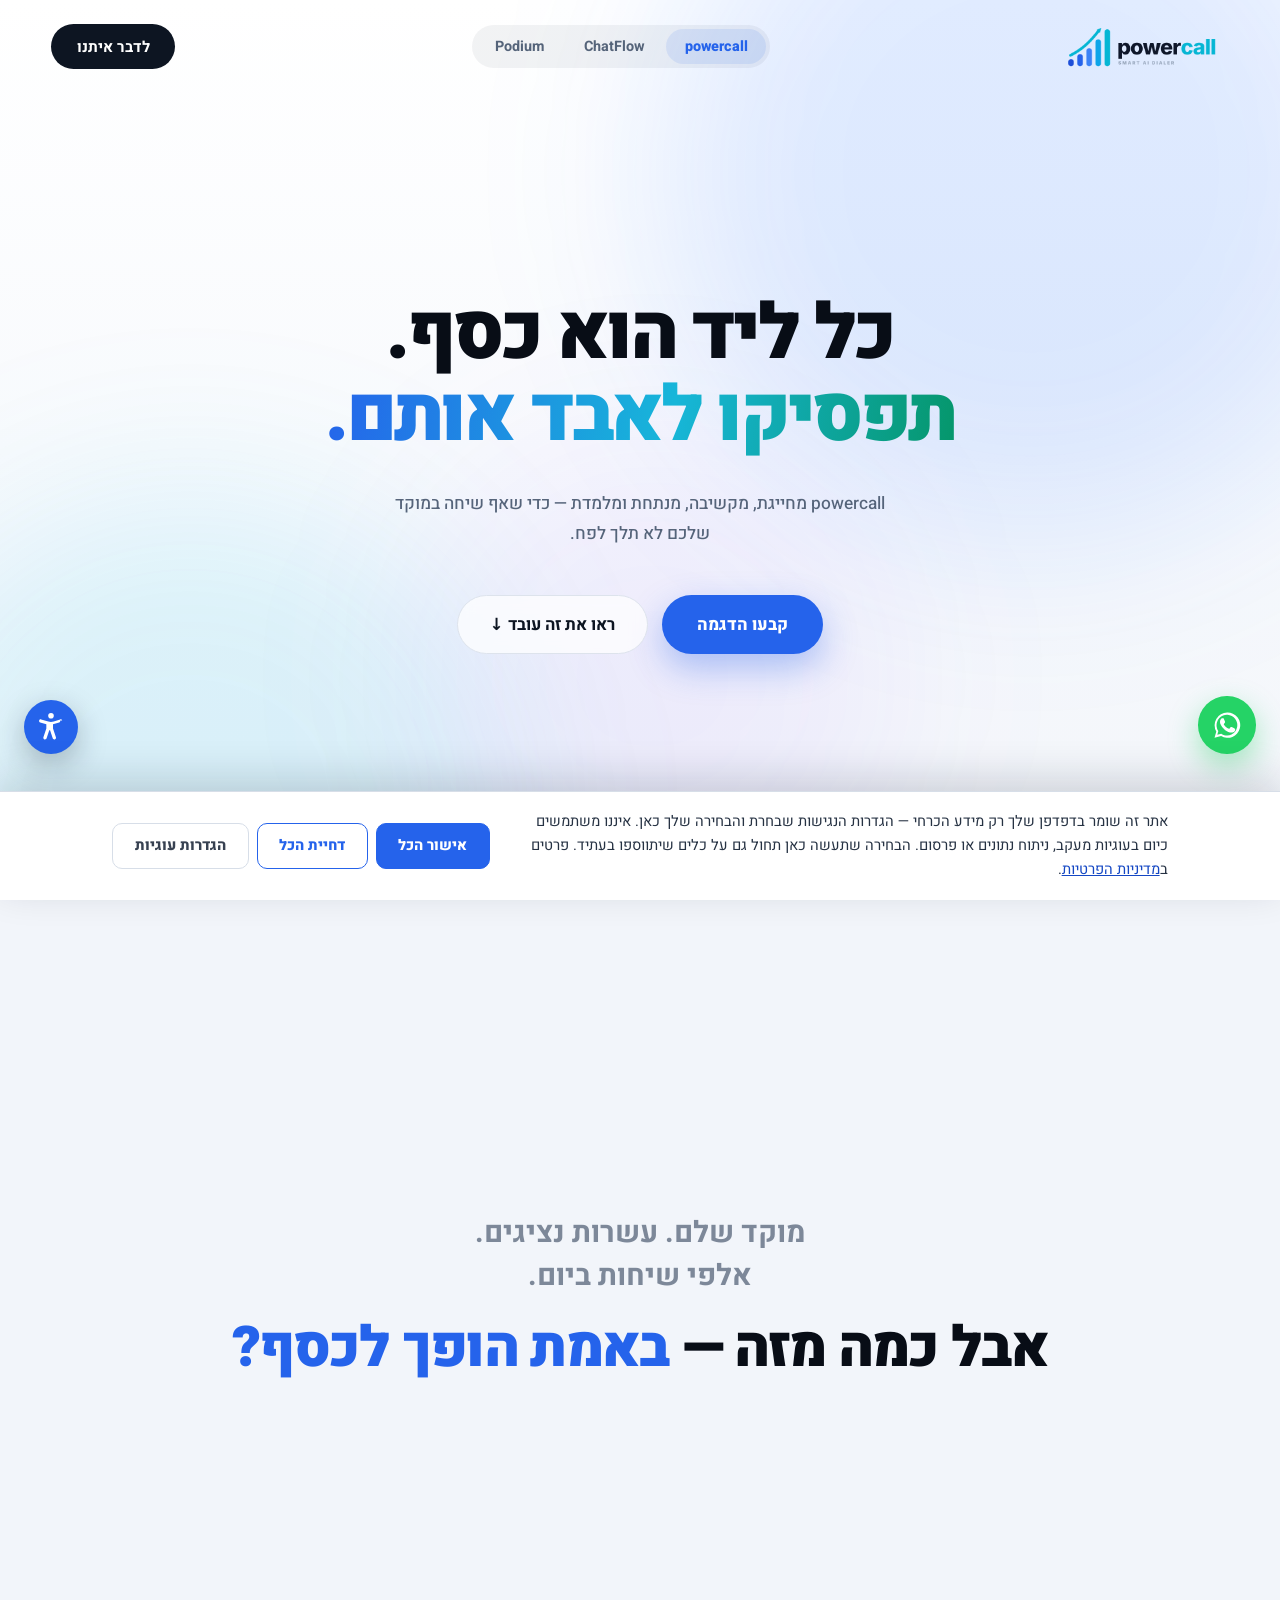
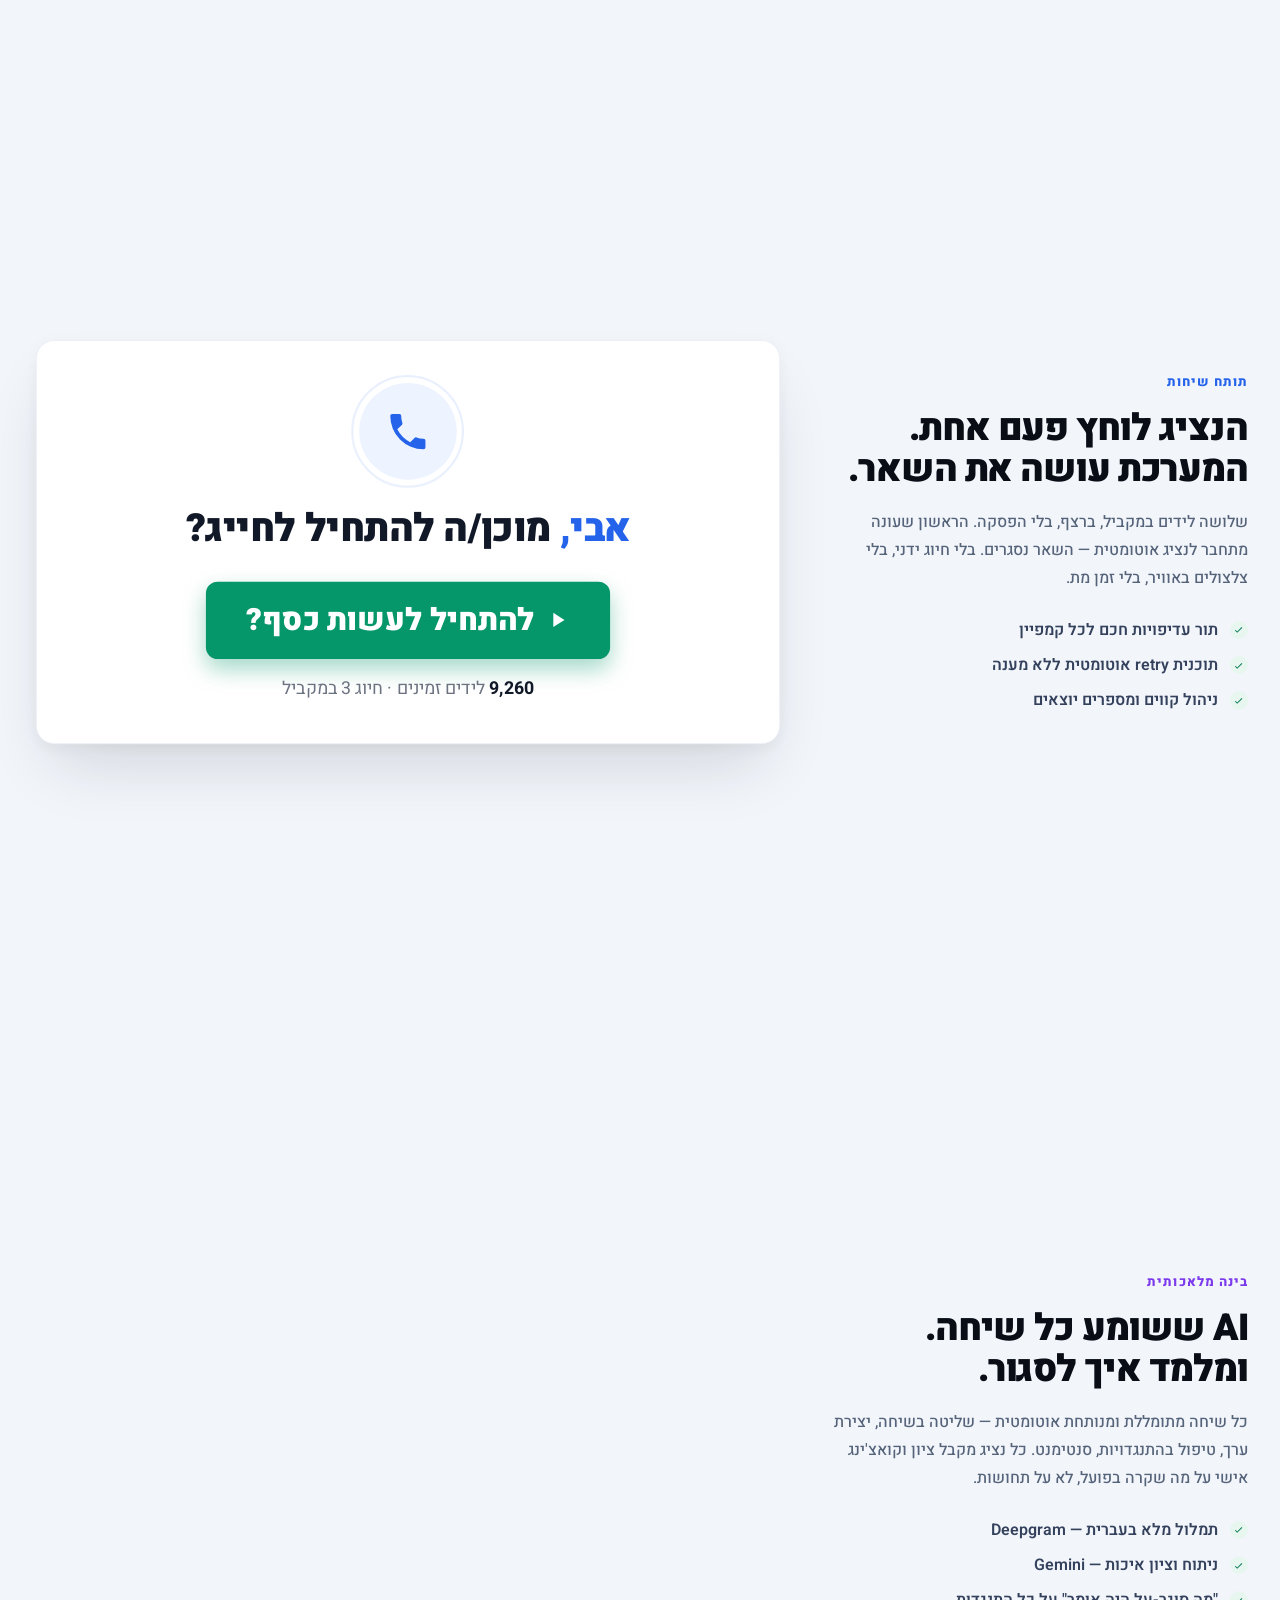
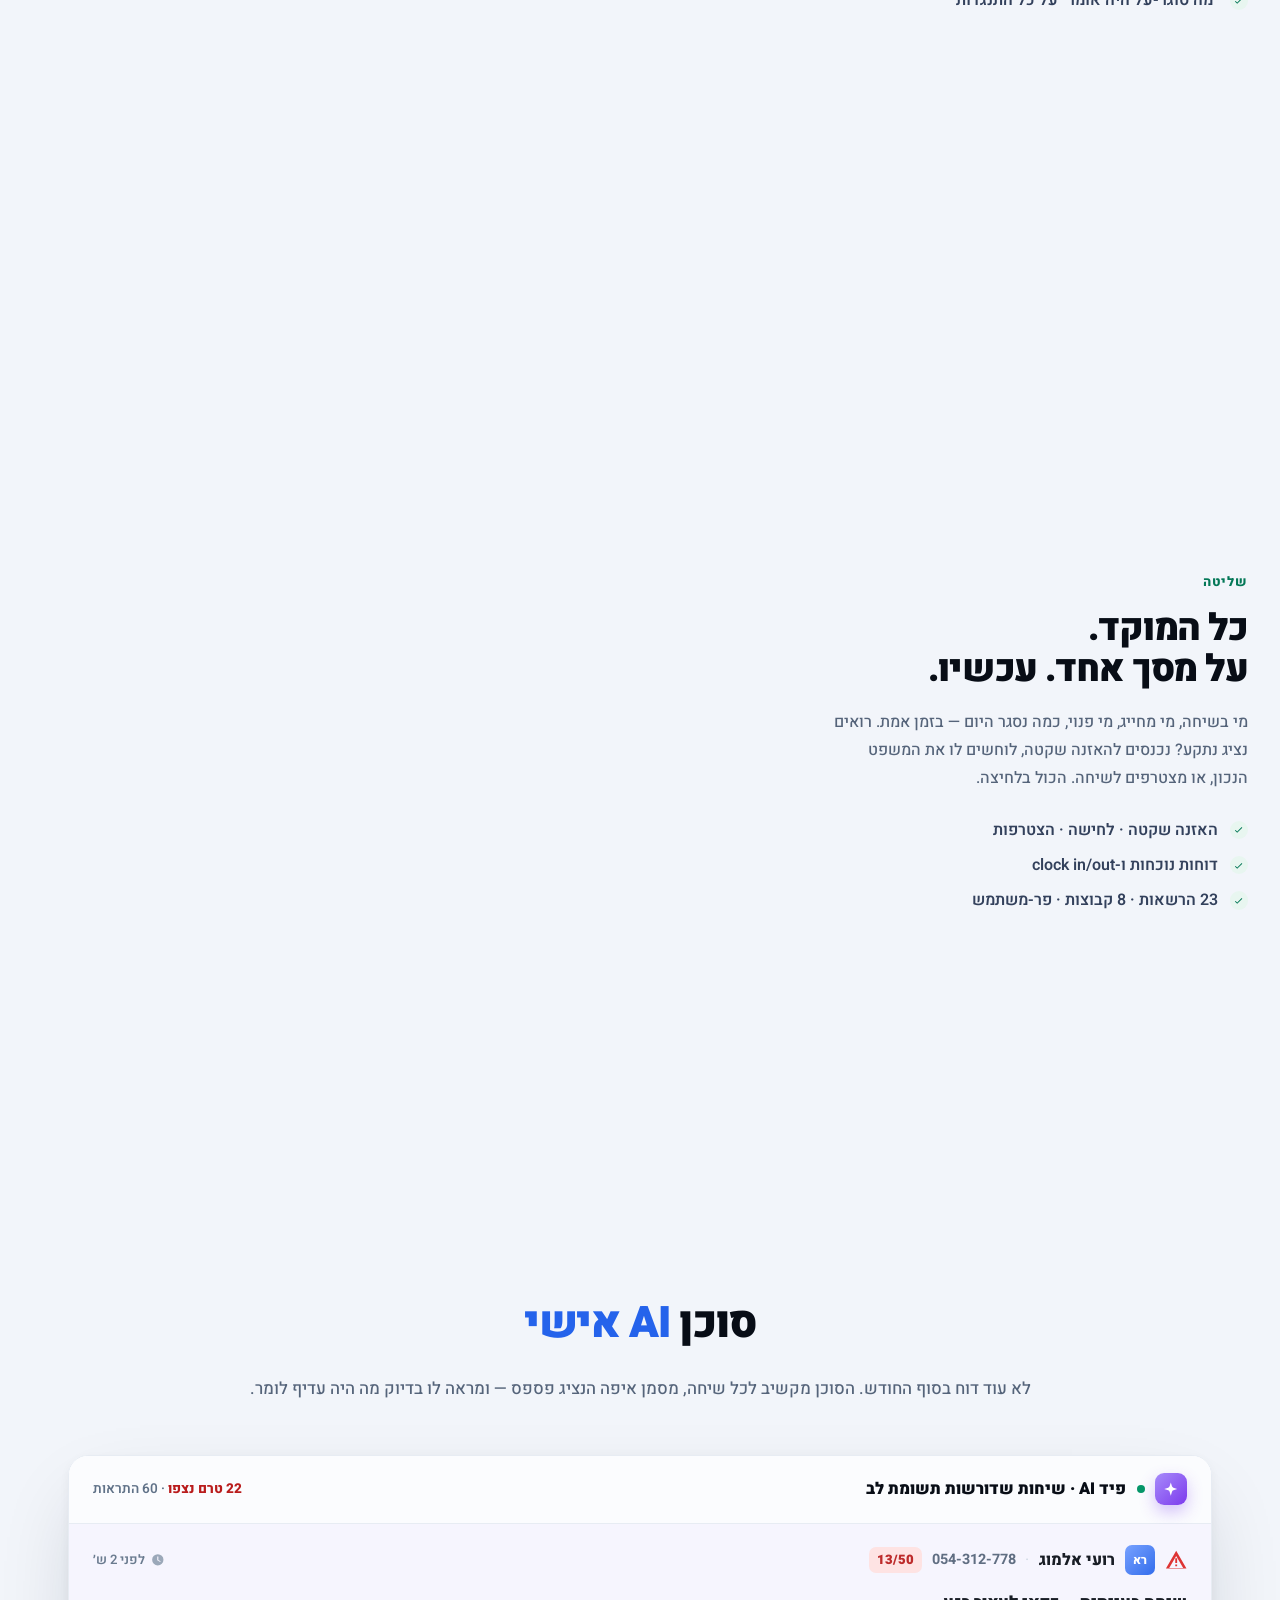
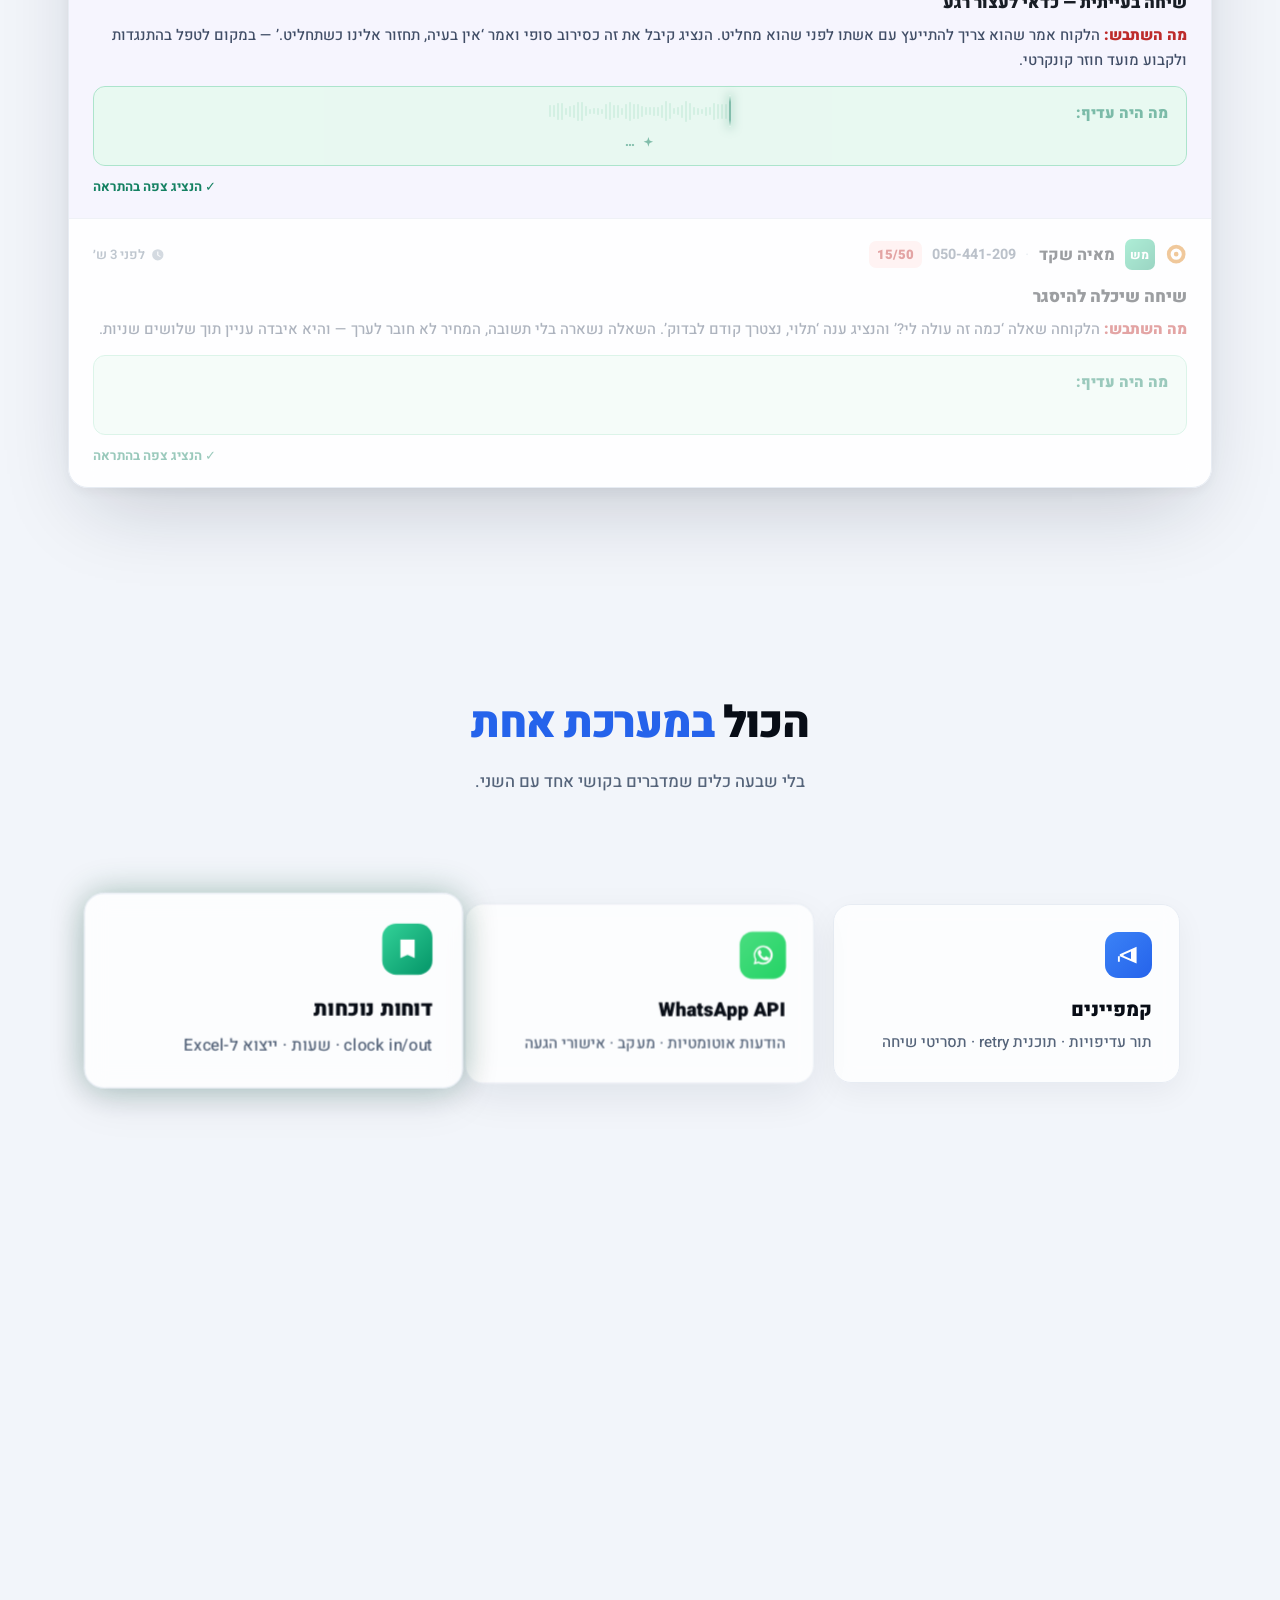
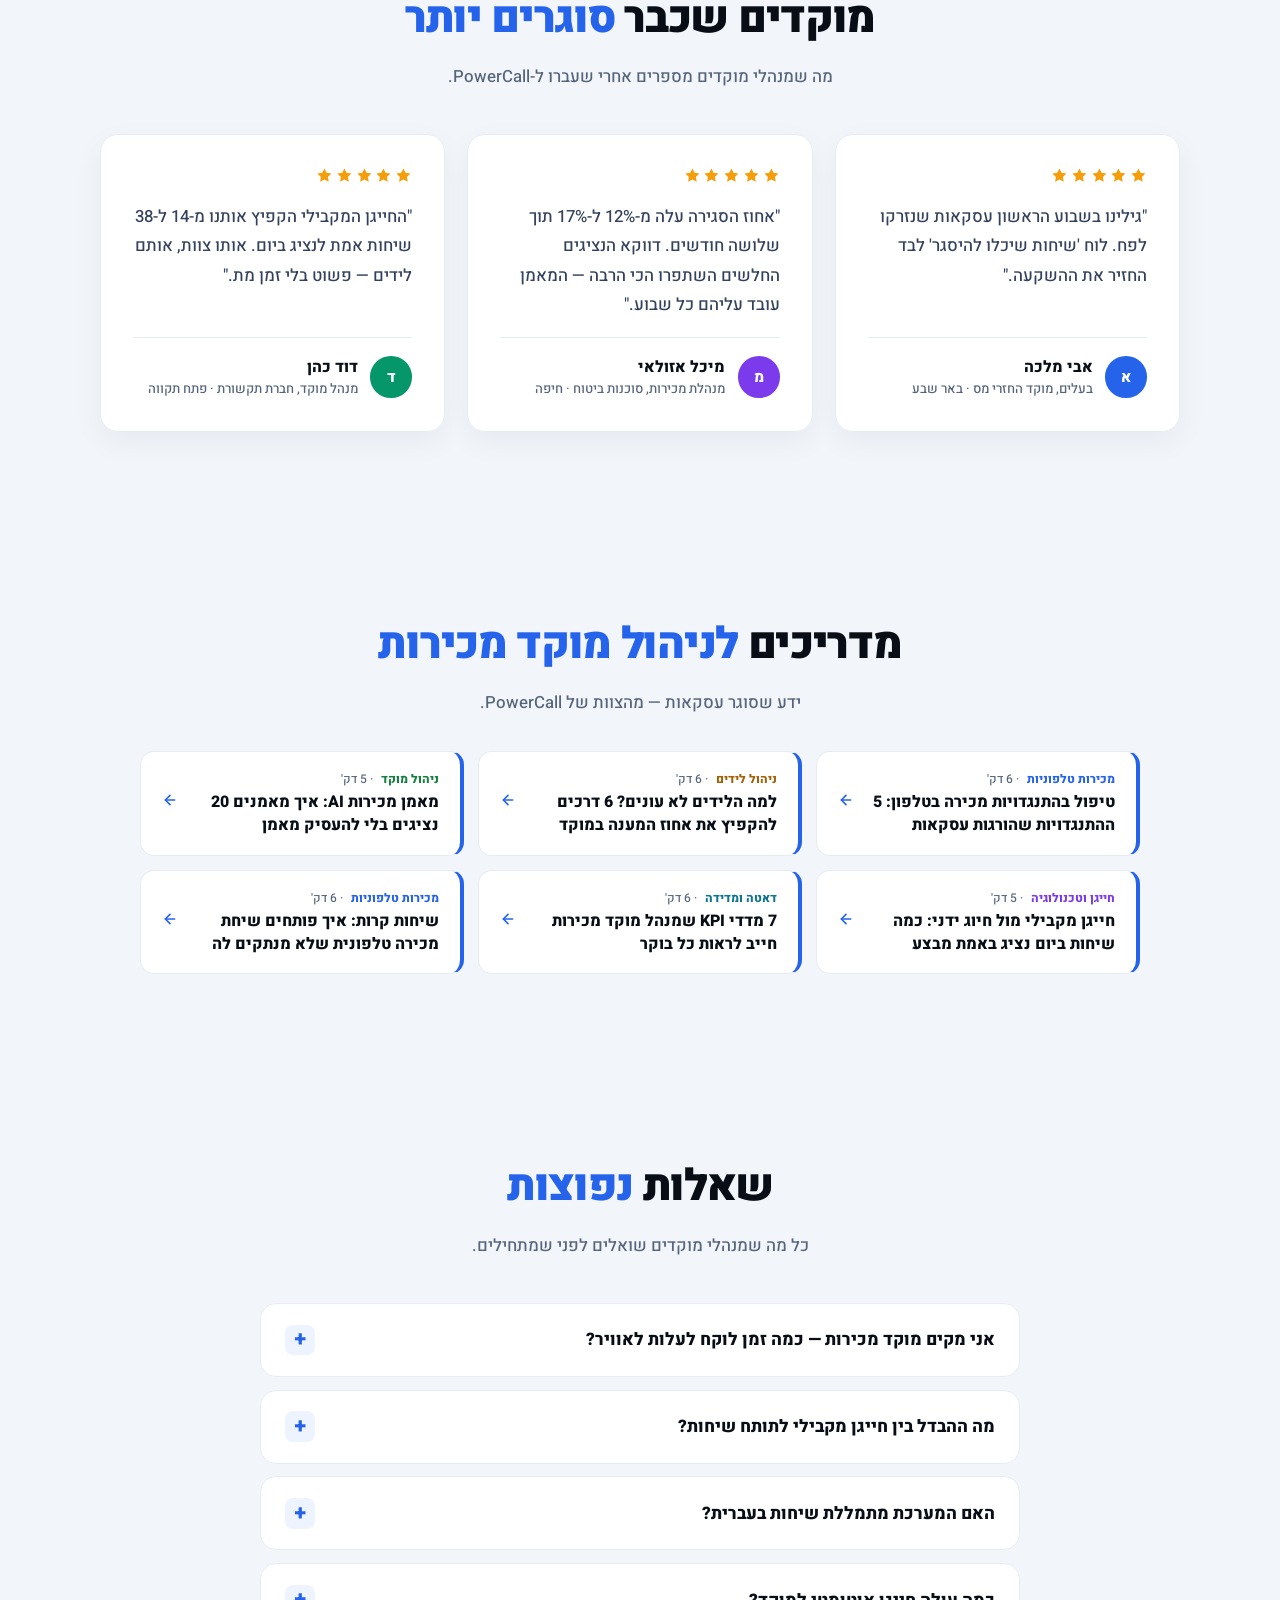
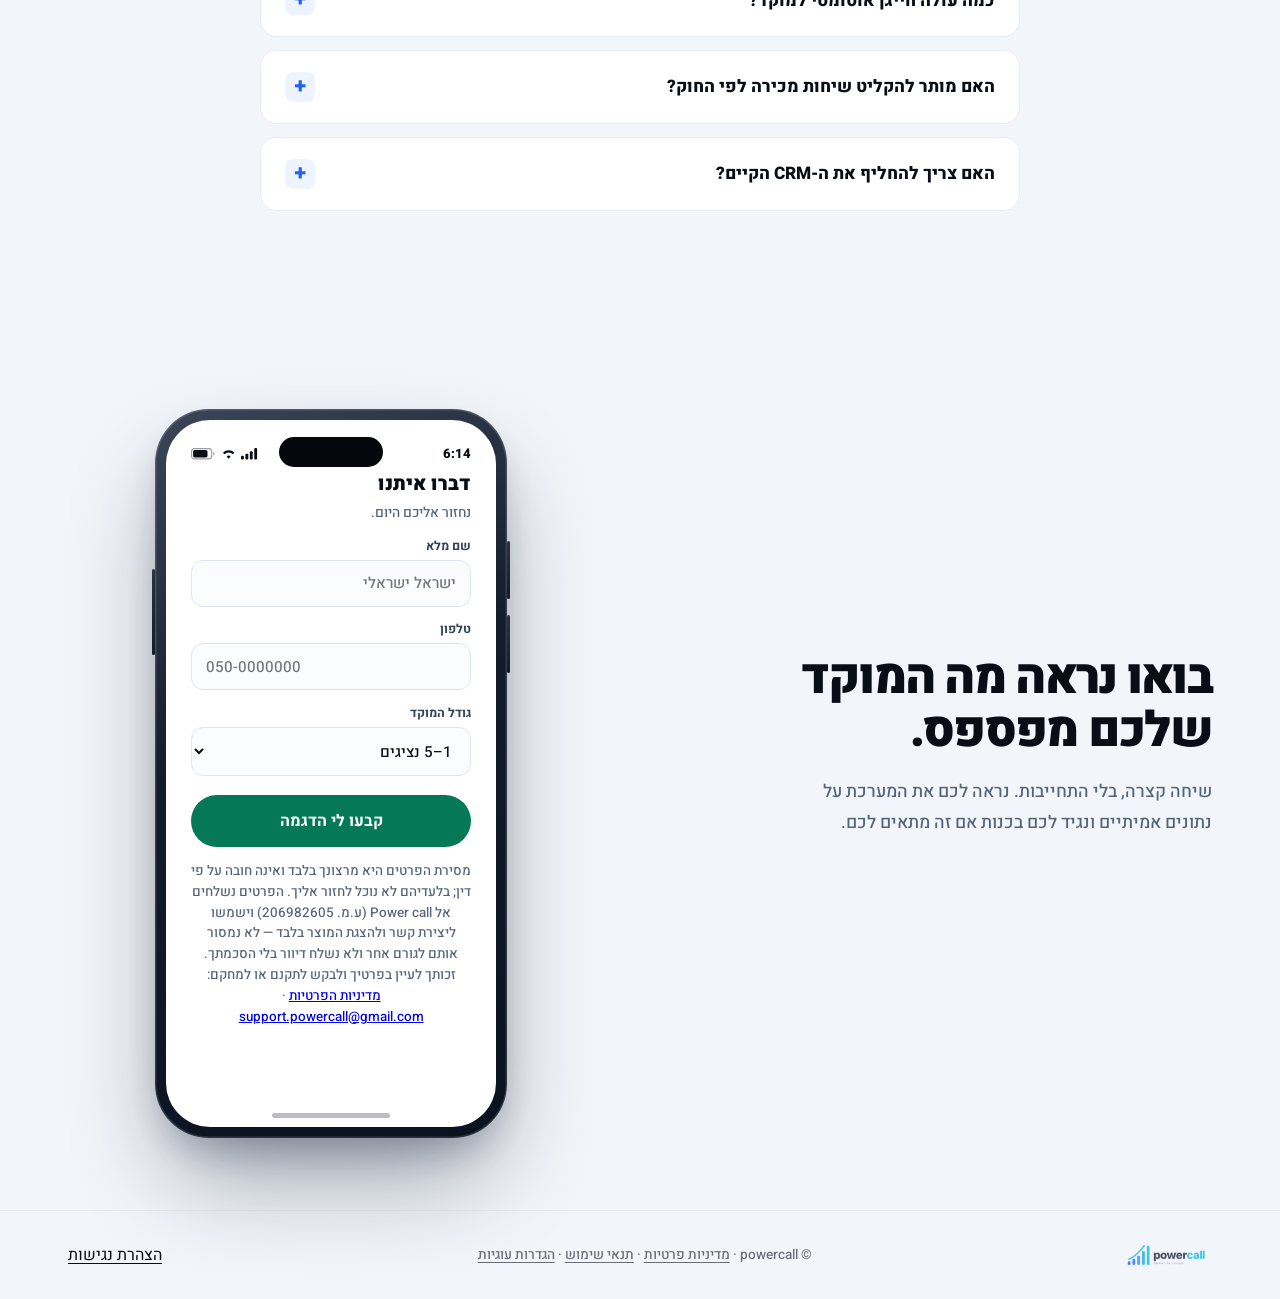
==== commit aabc1476: "Bring the failing text up to AA without repainting the design The accessibility statement claims ת"י" ====
--- a/index.html
+++ b/index.html
@@ -879,6 +879,19 @@
    saved high-contrast or large-text setting does not flash the default theme
    on every navigation. Mirrors a11y.js; that file is still the source of truth. */
 (function(){try{var s=JSON.parse(localStorage.getItem("pc-a11y-v1")||"{}"),h=document.documentElement,m={readable:"a11y-readable",lh:"a11y-lh",ls:"a11y-ls",contrast:"a11y-contrast",gray:"a11y-gray",links:"a11y-links",cursor:"a11y-cursor",nomotion:"a11y-nomotion",guide:"a11y-guide-on"};for(var k in m){if(s[k])h.classList.add(m[k]);}if(s.fs&&s.fs!==1){h.style.setProperty("--a11y-fs",s.fs);h.classList.add("a11y-fs");}}catch(e){}})();</script>
+
+<style>
+/* ============================================================================
+   Contrast corrections — ת"י 5568 (WCAG 2.0) AA
+   Only two elements fail once the feed animation settles — the rest of what an
+   audit reports here is the cards mid-fade at opacity 0.4, which is transient.
+   ============================================================================ */
+
+  /* --- product mockup: the AI feed. These are the only two that still fail
+         once the GSAP timeline finishes and the cards return to opacity 1. --- */
+  .feedMeta          { color: #607288; }   /* 2.52 -> 4.58 */
+  .fTime             { color: #607288; }   /* 2.40 -> 4.58 */
+</style>
 </head>
 <body>
 
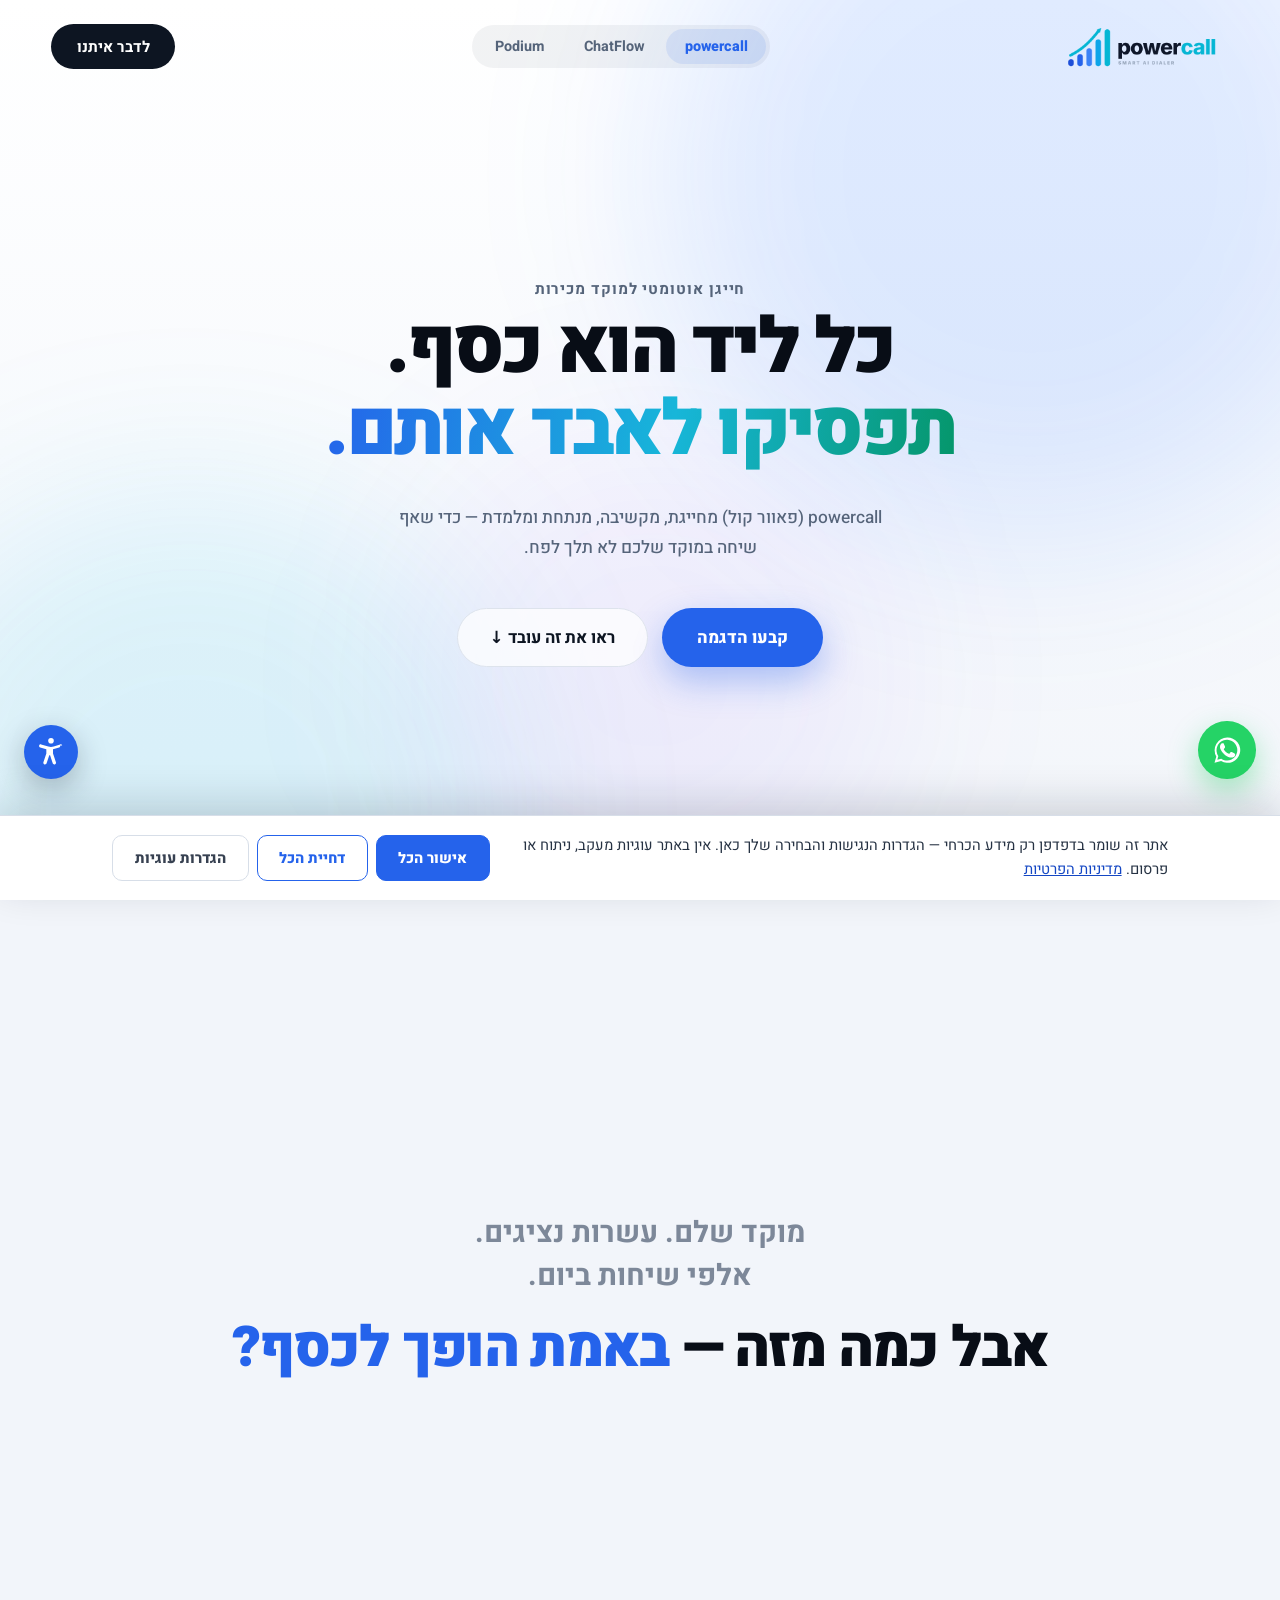
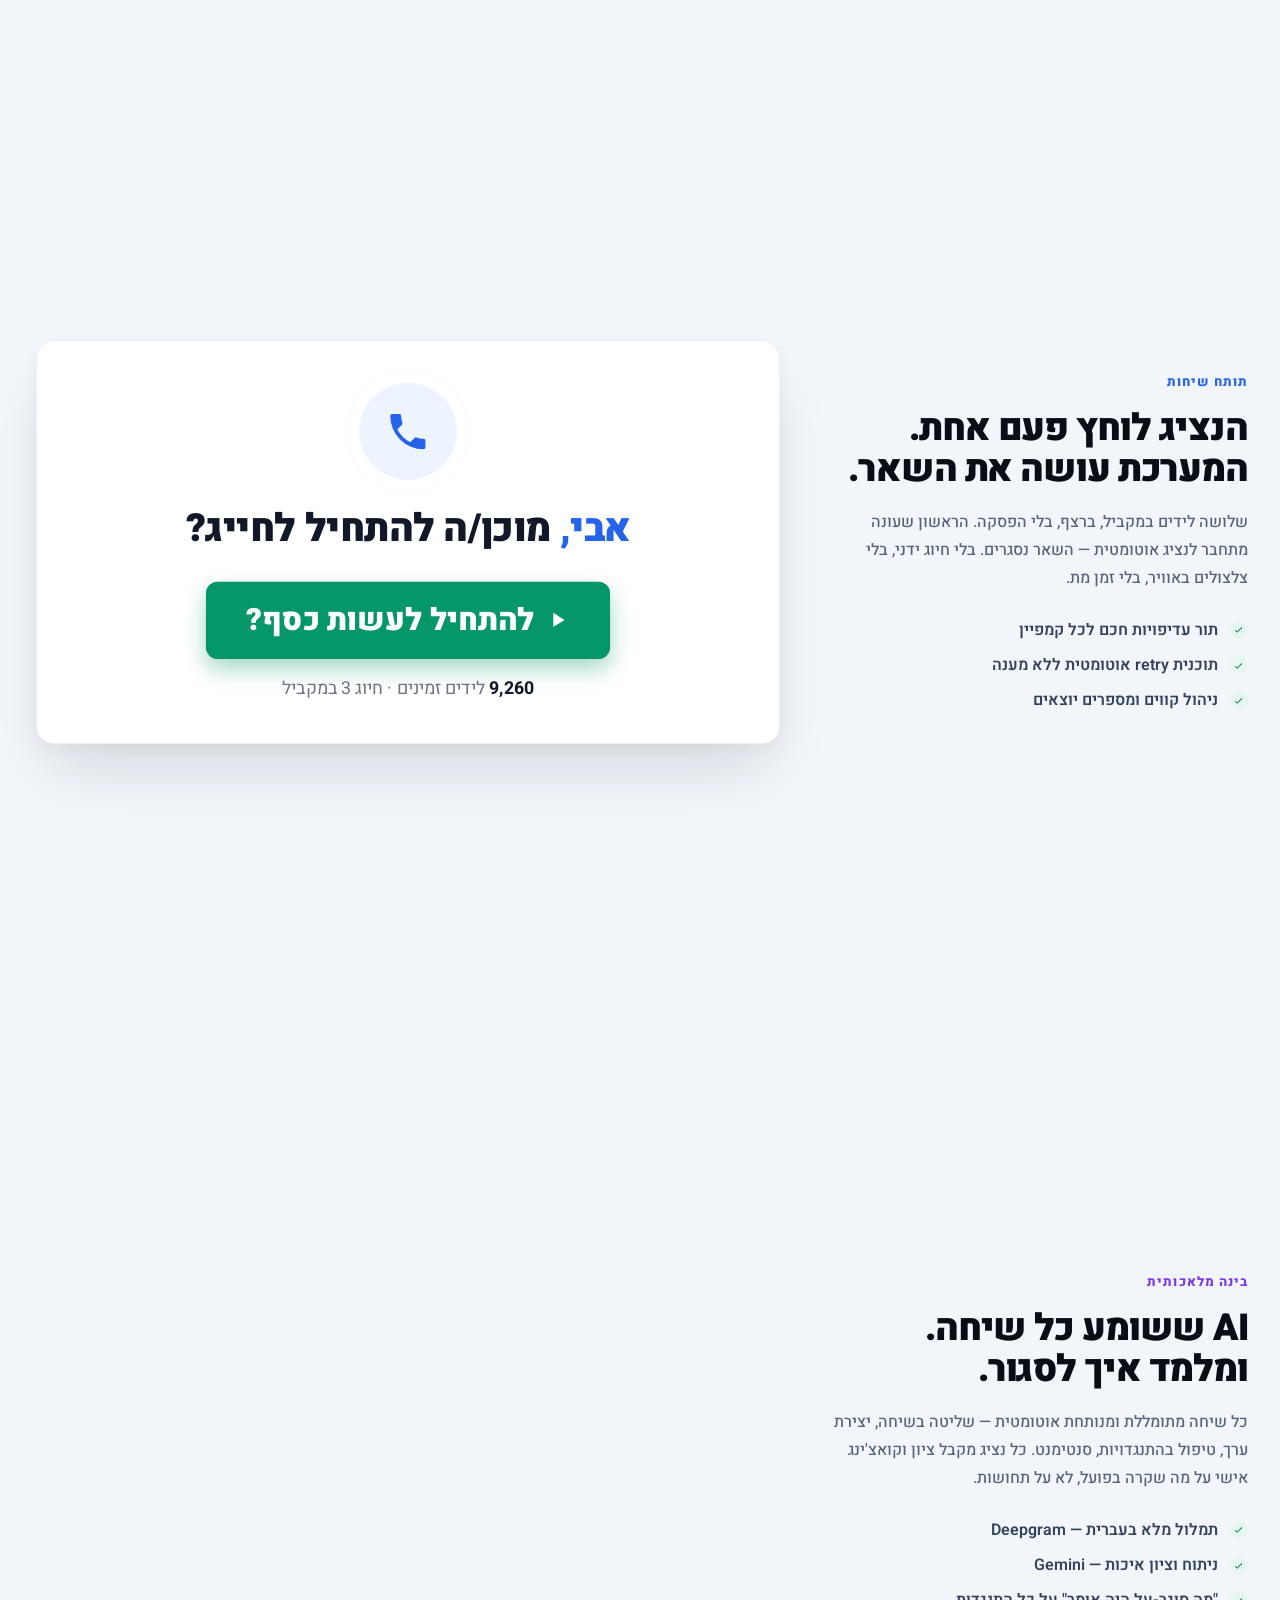
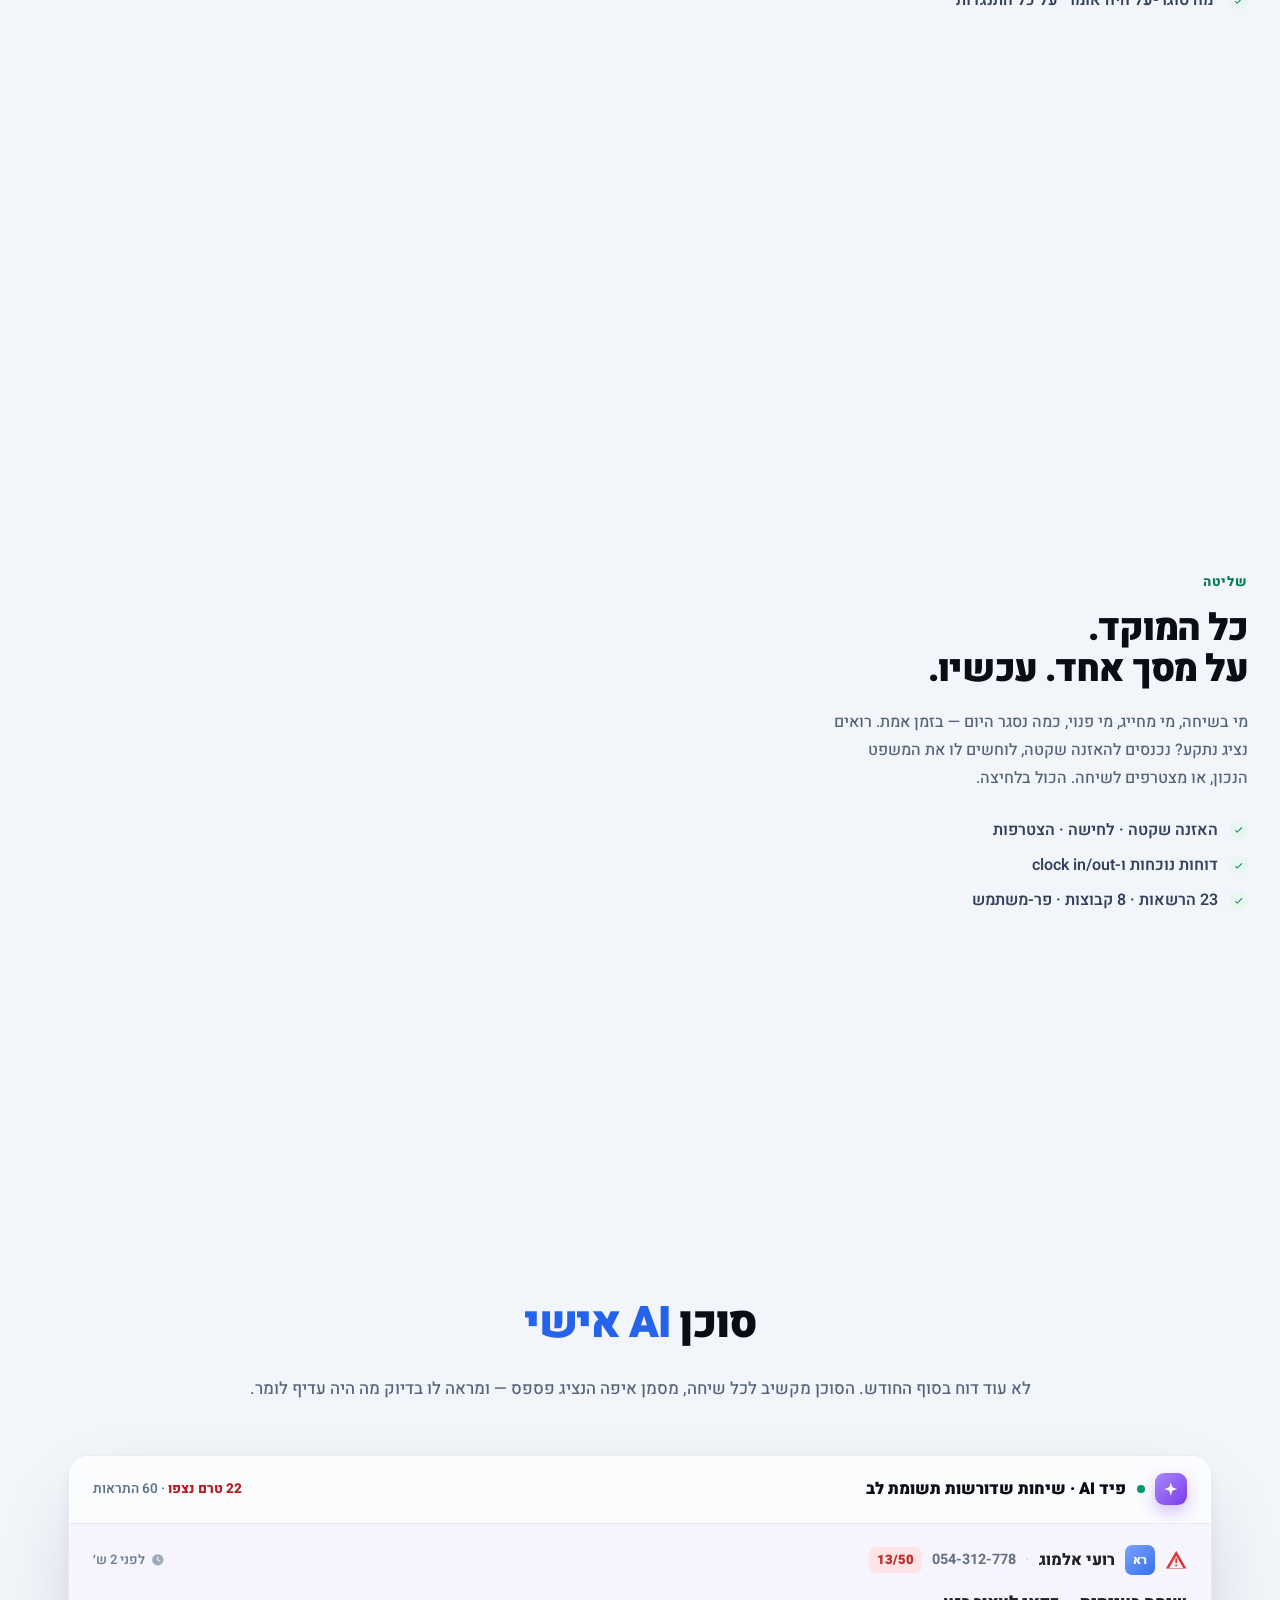
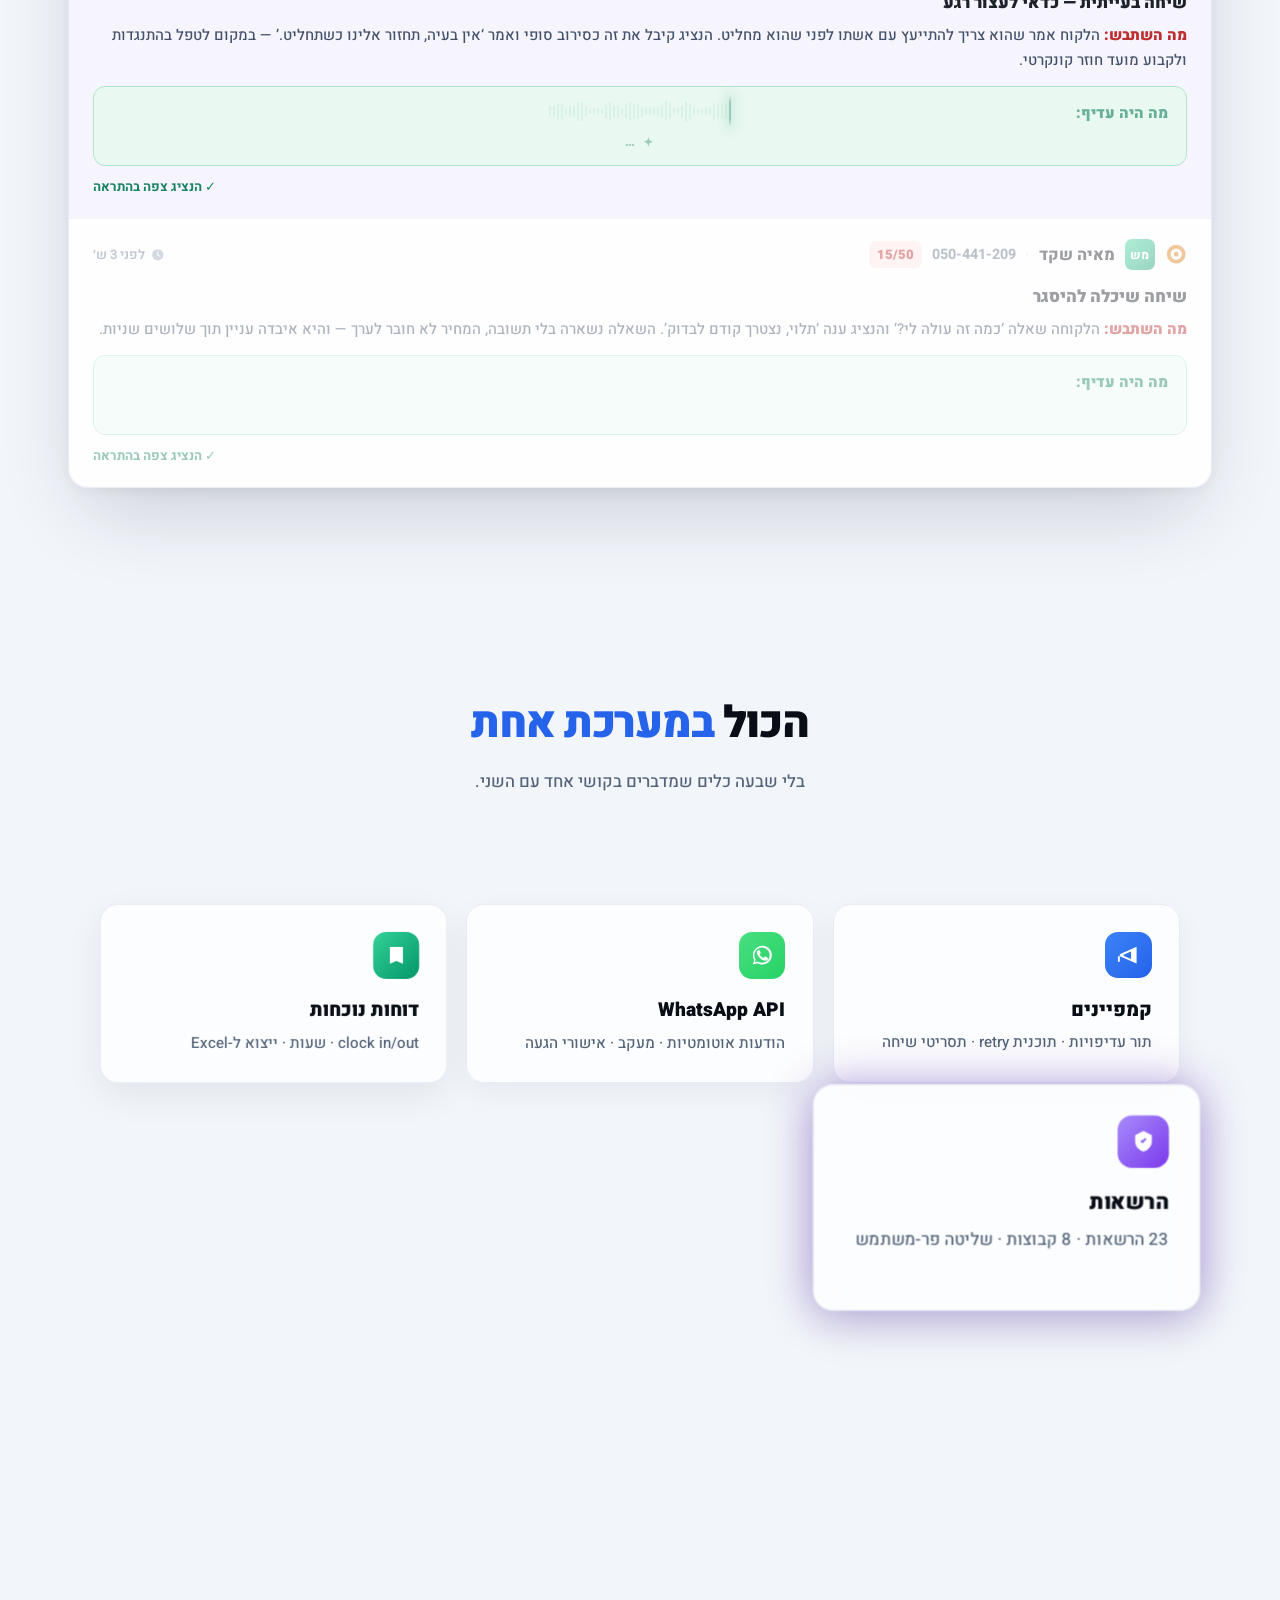
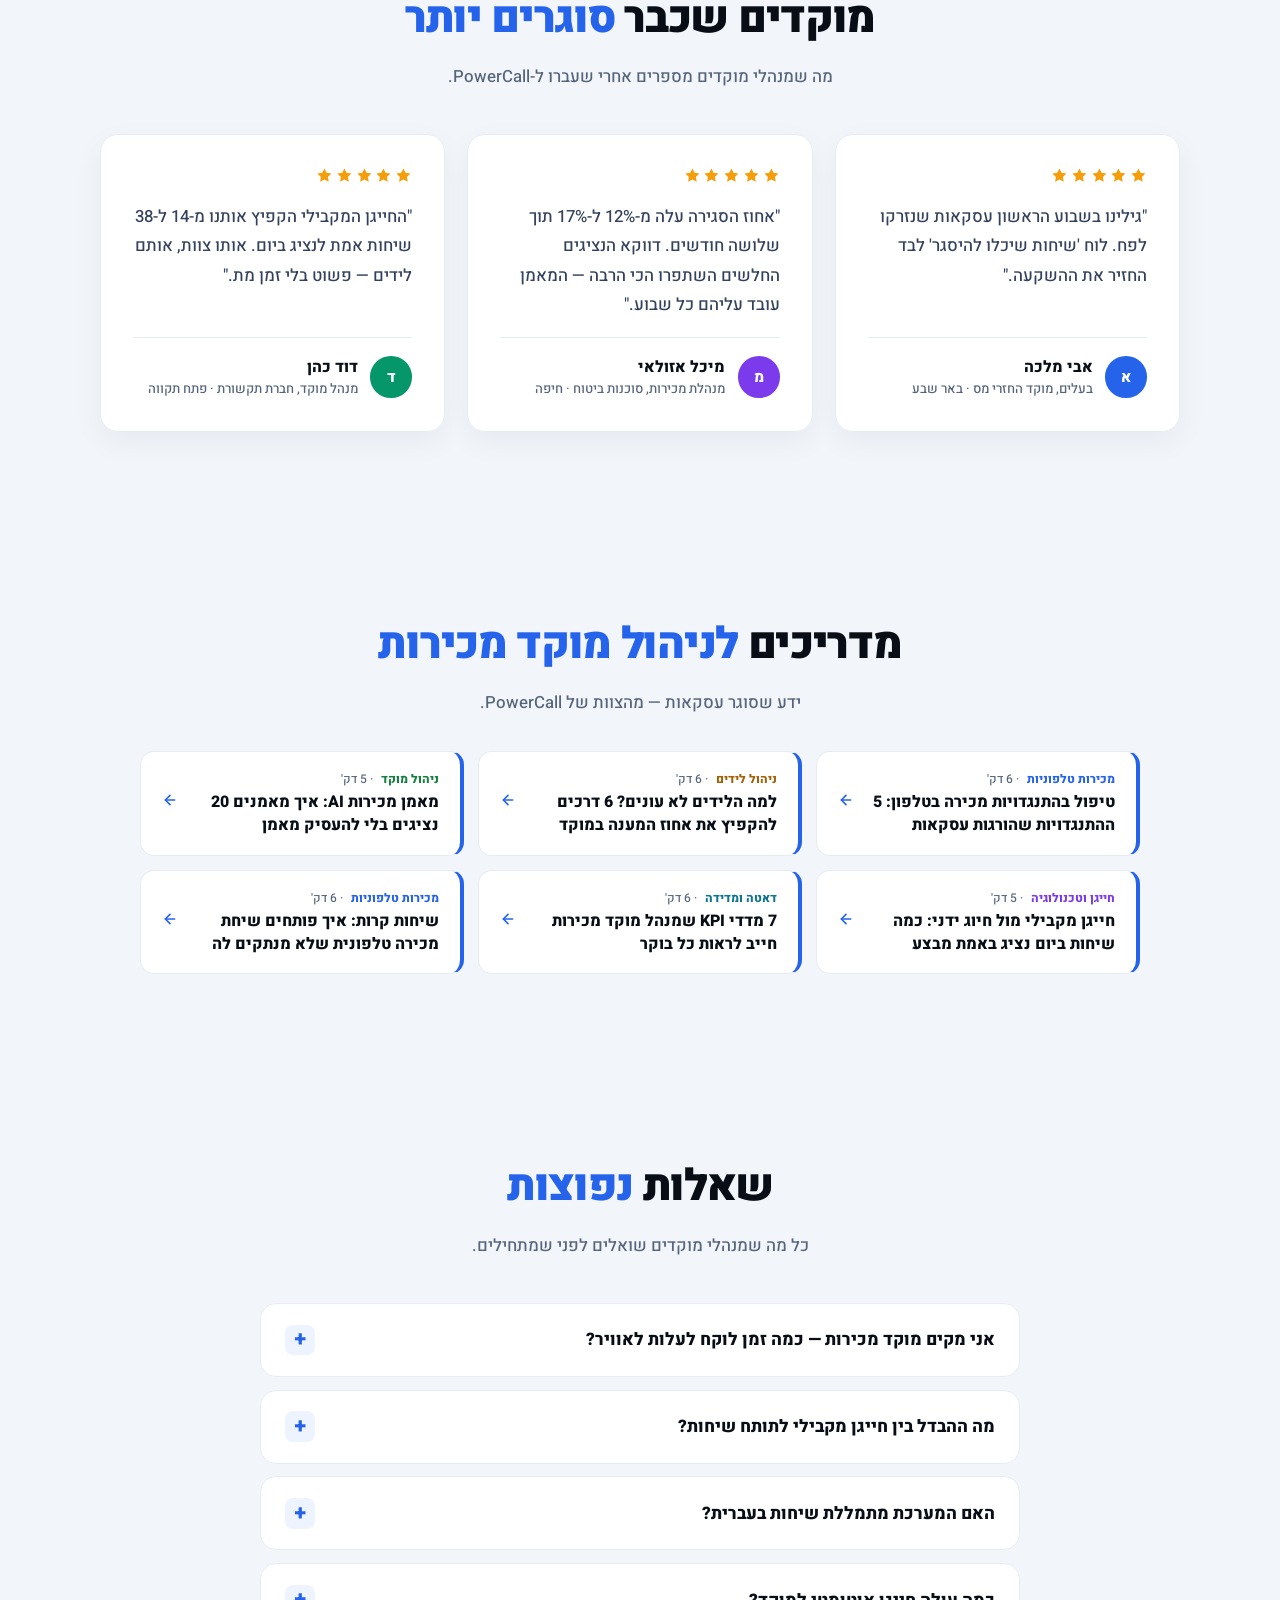
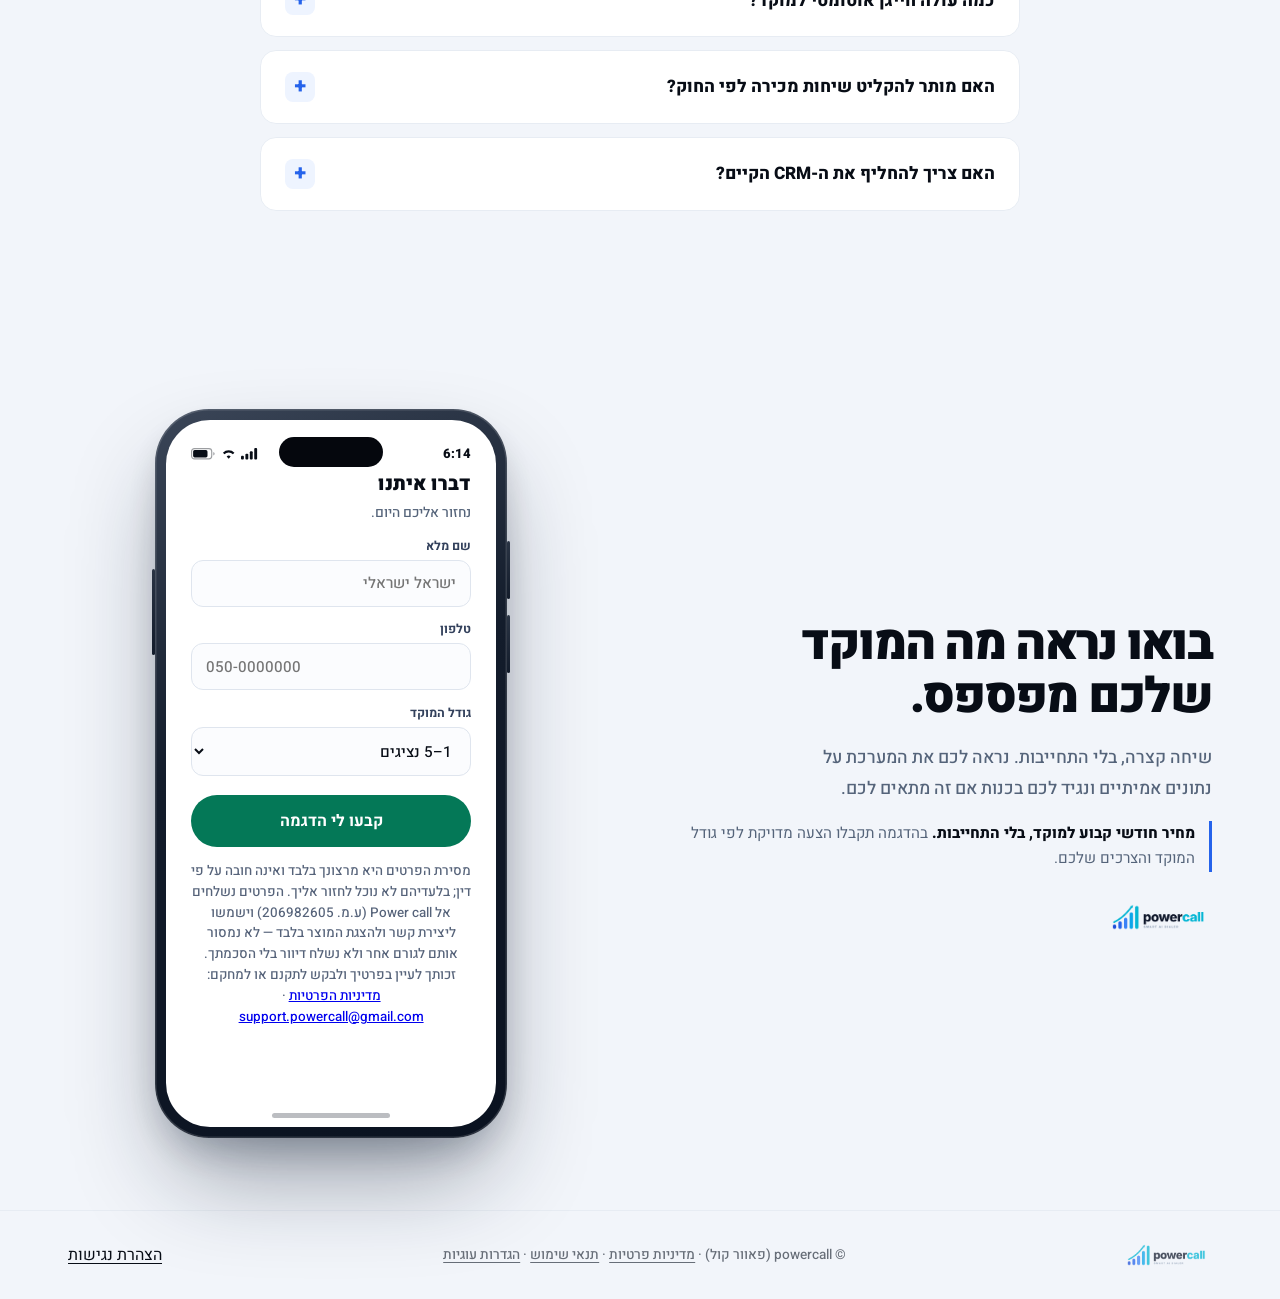
==== commit 3852cd60: "Fix the SEO audit findings: speed, false product claims, dead links, identity SPEED. Every page pull" ====
--- a/index.html
+++ b/index.html
@@ -2,9 +2,17 @@
 <html lang="he" dir="rtl">
 <head>
 <meta charset="utf-8" />
+<script>/* duplicate-host guard: powercall-site.onrender.com and an old Netlify
+   preview also serve this site. Sends those visitors to the real domain. A path
+   based platform redirect rule cannot express a host condition and would loop on
+   the real domain, so the check lives here. It can never be true on powercall.co.il. */
+(function(){try{var h=location.hostname;
+  if(h.indexOf('.onrender.com')>-1||h.indexOf('.netlify.app')>-1){
+    location.replace('https://www.powercall.co.il'+location.pathname+location.search+location.hash);}
+}catch(e){}})();</script>
 <meta name="viewport" content="width=device-width, initial-scale=1" />
-<title>PowerCall — חייגן חכם למוקדי מכירות: חייגן מקבילי, CRM וניתוח שיחות AI</title>
-<meta name="description" content="חייגן אוטומטי (תותח שיחות) עם CRM מובנה למוקד מכירות, תמלול שיחות בעברית וניתוח שיחות AI — פי 3-4 שיחות אמת לנציג בשעה. הדגמה חינם, בלי התקנות." />
+<title>חייגן אוטומטי למוקד מכירות עם CRM וניתוח AI | PowerCall</title>
+<meta name="description" content="PowerCall (פאוור קול) — חייגן אוטומטי עם CRM מובנה למוקד מכירות, תמלול בעברית וניתוח שיחות AI. הדגמה חינם, בלי התקנות.">
 <meta name="keywords" content="חייגן חכם, חייגן מקבילי, חייגן אוטומטי, מערכת חייגן, תותח שיחות, CRM למוקד מכירות, ניתוח שיחות AI, מאמן מכירות AI, ניהול מוקד מכירות" />
 <link rel="canonical" href="https://www.powercall.co.il/" />
 <meta name="robots" content="index, follow" />
@@ -17,16 +25,17 @@
 <meta property="og:site_name" content="PowerCall" />
 <meta name="twitter:card" content="summary_large_image" />
 <meta name="twitter:image" content="https://www.powercall.co.il/og-default.png" />
-<link rel="icon" href="data:image/svg+xml,%3Csvg xmlns='http://www.w3.org/2000/svg' viewBox='0 0 100 100'%3E%3Crect width='100' height='100' rx='24' fill='%232563EB'/%3E%3Ctext x='50' y='72' font-size='64' font-weight='800' font-family='Arial' fill='white' text-anchor='middle'%3EP%3C/text%3E%3C/svg%3E" />
+<link rel="icon" href="/favicon.svg" type="image/svg+xml">
+<link rel="icon" href="/favicon-48.png" sizes="48x48" type="image/png">
+<link rel="apple-touch-icon" href="/apple-touch-icon.png">
 <script type="application/ld+json">
-{"@context":"https://schema.org","@type":"Organization","name":"PowerCall","url":"https://www.powercall.co.il","logo":"https://www.powercall.co.il/og-default.png","description":"חייגן חכם, CRM ומאמן מכירות AI למוקדי מכירות בישראל.","areaServed":"IL","contactPoint":{"@type":"ContactPoint","telephone":"+972-53-3464288","contactType":"sales","availableLanguage":["Hebrew"]}}
+{"@context":"https://schema.org","@type":"Organization","name":"PowerCall","alternateName":["פאוור קול","פאואר קול","פאוורקול","פאורקול"],"url":"https://www.powercall.co.il","logo":"https://www.powercall.co.il/og-default.png","description":"חייגן חכם, CRM ומאמן מכירות AI למוקדי מכירות בישראל.","areaServed":"IL","contactPoint":{"@type":"ContactPoint","telephone":"+972-53-3464288","contactType":"sales","availableLanguage":["Hebrew"]}}
 </script>
 <script type="application/ld+json">
 {"@context":"https://schema.org","@type":"FAQPage","mainEntity":[{"@type":"Question","name":"אני מקים מוקד מכירות — כמה זמן לוקח לעלות לאוויר?","acceptedAnswer":{"@type":"Answer","text":"יום עבודה אחד. המערכת פועלת בדפדפן — כל מה שצריך זה אוזניות וחיבור אינטרנט, בלי מרכזייה ובלי התקנות."}},{"@type":"Question","name":"מה ההבדל בין חייגן מקבילי לתותח שיחות?","acceptedAnswer":{"@type":"Answer","text":"זה אותו רעיון — תותח שיחות הוא השם העממי. החייגן המקבילי של PowerCall מחייג לכמה לידים בו-זמנית, מעביר לנציג רק שיחות שנענו, ומוסיף CRM וניתוח שיחות AI."}},{"@type":"Question","name":"האם המערכת מתמללת שיחות בעברית?","acceptedAnswer":{"@type":"Answer","text":"כן. התמלול והניתוח בנויים לעברית מדוברת של שיחות מכירה בישראל, כולל סלנג ודיבור מהיר."}},{"@type":"Question","name":"כמה עולה חייגן אוטומטי למוקד?","acceptedAnswer":{"@type":"Answer","text":"מחיר חודשי קבוע למוקד, בלי התחייבות. בהדגמה תקבלו הצעה מדויקת."}},{"@type":"Question","name":"האם מותר להקליט שיחות מכירה לפי החוק?","acceptedAnswer":{"@type":"Answer","text":"כן — בישראל צד לשיחה רשאי להקליט אותה. ההקלטות נשמרות מוצפנות וזמינות למורשים בלבד."}},{"@type":"Question","name":"האם צריך להחליף את ה-CRM הקיים?","acceptedAnswer":{"@type":"Answer","text":"לא חייבים. PowerCall כוללת CRM מלא, אבל אפשר גם לייבא ולייצא לידים מהמערכות הקיימות."}}]}
 </script>
-<link rel="preconnect" href="https://fonts.googleapis.com">
-<link rel="preconnect" href="https://fonts.gstatic.com" crossorigin>
-<link href="https://fonts.googleapis.com/css2?family=Heebo:wght@400;500;600;700;800;900&display=swap" rel="stylesheet">
+<link rel="preload" href="/fonts/Heebo-400-hebrew.woff2" as="font" type="font/woff2" crossorigin>
+<link rel="stylesheet" href="/fonts/heebo.css">
 <script src="./gsap.min.js"></script>
 <script src="./scrolltrigger.min.js"></script>
 <style>
@@ -892,6 +901,54 @@
   .feedMeta          { color: #607288; }   /* 2.52 -> 4.58 */
   .fTime             { color: #607288; }   /* 2.40 -> 4.58 */
 </style>
+
+<style>
+/* ---------------------------------------------------------------------------
+   Hero entrance, in CSS so it does not wait for gsap.min.js + scrolltrigger.
+   Mirrors the GSAP timeline further down this file exactly:
+     #nav  opacity      duration .6  at .05
+     #h1   opacity + 26px  dur .9   at .10
+     #sub  opacity + 20px  dur .8   at .28
+     #acts opacity + 18px  dur .8   at .42
+     #wa   opacity      duration .5  at .70
+   Keep the two in sync if either is ever retimed.
+   --------------------------------------------------------------------------- */
+@media (prefers-reduced-motion: no-preference) {
+  #nav  { animation: pcFade .60s cubic-bezier(.33,1,.68,1) .05s both; }
+  #h1   { animation: pcRise26 .90s cubic-bezier(.33,1,.68,1) .10s both; }
+  #sub  { animation: pcRise20 .80s cubic-bezier(.33,1,.68,1) .28s both; }
+  #acts { animation: pcRise18 .80s cubic-bezier(.33,1,.68,1) .42s both; }
+  #wa   { animation: pcFade .50s cubic-bezier(.33,1,.68,1) .70s both; }
+}
+/* Someone who asked for less motion still needs to SEE the hero — the site's
+   own __reduceMotion branch skips the tween, which with opacity:0 in CSS would
+   leave the headline invisible for them. Show it immediately instead. */
+@media (prefers-reduced-motion: reduce) {
+  #nav, #h1, #sub, #acts, #wa { opacity: 1 !important; transform: none !important; }
+}
+@keyframes pcFade   { from { opacity: 0 } to { opacity: 1 } }
+@keyframes pcRise26 { from { opacity: 0; transform: translateY(26px) } to { opacity: 1; transform: none } }
+@keyframes pcRise20 { from { opacity: 0; transform: translateY(20px) } to { opacity: 1; transform: none } }
+@keyframes pcRise18 { from { opacity: 0; transform: translateY(18px) } to { opacity: 1; transform: none } }
+</style>
+
+<style>
+/* A small keyword line above the headline. The emotional H1 stays exactly as it
+   was — this rides inside the same element so the reveal animation still owns
+   it, and reuses the existing kicker typography rather than inventing a style. */
+.hKick { display: block; font-size: clamp(.78rem, 1.5vw, .95rem); font-weight: 700;
+         letter-spacing: .06em; color: var(--muted); margin-bottom: .7rem;
+         text-transform: none; }
+</style>
+
+<style>
+/* The pricing answer, lifted out of the collapsed FAQ to where the decision is
+   actually made. Same wording as the FAQ entry — no new claim, no number. */
+.ctaPrice { margin-top: 1rem; font-size: clamp(.95rem, 1.15vw, 1.05rem); line-height: 1.7;
+            color: var(--muted); border-inline-start: 3px solid var(--brand, #2563eb);
+            padding-inline-start: .9rem; }
+.ctaPrice strong { color: var(--ink, #111b33); font-weight: 800; }
+</style>
 </head>
 <body>
 
@@ -917,8 +974,8 @@
 <!-- ============================ hero ============================ -->
 <main id="main">
 <header class="hero">
-  <h1 id="h1">כל ליד הוא כסף.<br><span class="grad">תפסיקו לאבד אותם.</span></h1>
-  <p class="sub" id="sub">powercall מחייגת, מקשיבה, מנתחת ומלמדת — כדי שאף שיחה במוקד שלכם לא תלך לפח.</p>
+  <h1 id="h1"><span class="hKick">חייגן אוטומטי למוקד מכירות</span>כל ליד הוא כסף.<br><span class="grad">תפסיקו לאבד אותם.</span></h1>
+  <p class="sub" id="sub">powercall (פאוור קול) מחייגת, מקשיבה, מנתחת ומלמדת — כדי שאף שיחה במוקד שלכם לא תלך לפח.</p>
   <div class="acts" id="acts">
     <a href="#lead" class="btn b1">קבעו הדגמה</a>
     <a href="#seq" class="btn b2">ראו את זה עובד ↓</a>
@@ -1231,6 +1288,7 @@
       <div>
         <h2 class="ctaTitle rv">בואו נראה מה המוקד<br>שלכם מפספס.</h2>
         <p class="ctaBody rv">שיחה קצרה, בלי התחייבות. נראה לכם את המערכת על נתונים אמיתיים ונגיד לכם בכנות אם זה מתאים לכם.</p>
+        <p class="ctaPrice rv"><strong>מחיר חודשי קבוע למוקד, בלי התחייבות.</strong> בהדגמה תקבלו הצעה מדויקת לפי גודל המוקד והצרכים שלכם.</p>
         <div class="ctaMeta rv"><img src="./powercall-logo.png" alt="powercall" /></div>
       </div>
       <div class="phoneWrap rv">
@@ -1296,7 +1354,7 @@
 <footer class="foot">
   <div class="wrap">
     <img src="./powercall-logo.png" alt="powercall" />
-    <span>© powercall<span class="legalLinks"> · <a href="/privacy.html">מדיניות פרטיות</a> · <a href="/terms.html">תנאי שימוש</a> · <button type="button" data-ck-open>הגדרות עוגיות</button></span></span>
+    <span>© powercall (פאוור קול)<span class="legalLinks"> · <a href="/privacy.html">מדיניות פרטיות</a> · <a href="/terms.html">תנאי שימוש</a> · <button type="button" data-ck-open>הגדרות עוגיות</button></span></span>
   </div>
 </footer>
 
--- a/fonts/heebo.css
+++ b/fonts/heebo.css
@@ -0,0 +1,111 @@
+/* Self-hosted. Generated from Google Fonts CSS, hebrew+latin subsets only.
+   Replaces a render-blocking third-party stylesheet AND removes the only
+   external origin the site contacted. Do not re-point this at Google. */
+
+@font-face {
+  font-family: 'Heebo';
+  font-style: normal;
+  font-weight: 400;
+  font-display: swap;
+  src: url(/fonts/Heebo-400-hebrew.woff2) format('woff2');
+  unicode-range: U+0307-0308, U+0590-05FF, U+200C-2010, U+20AA, U+25CC, U+FB1D-FB4F;
+}
+
+@font-face {
+  font-family: 'Heebo';
+  font-style: normal;
+  font-weight: 400;
+  font-display: swap;
+  src: url(/fonts/Heebo-400-latin.woff2) format('woff2');
+  unicode-range: U+0000-00FF, U+0131, U+0152-0153, U+02BB-02BC, U+02C6, U+02DA, U+02DC, U+0304, U+0308, U+0329, U+2000-206F, U+20AC, U+2122, U+2191, U+2193, U+2212, U+2215, U+FEFF, U+FFFD;
+}
+
+@font-face {
+  font-family: 'Heebo';
+  font-style: normal;
+  font-weight: 500;
+  font-display: swap;
+  src: url(/fonts/Heebo-400-hebrew.woff2) format('woff2');
+  unicode-range: U+0307-0308, U+0590-05FF, U+200C-2010, U+20AA, U+25CC, U+FB1D-FB4F;
+}
+
+@font-face {
+  font-family: 'Heebo';
+  font-style: normal;
+  font-weight: 500;
+  font-display: swap;
+  src: url(/fonts/Heebo-400-latin.woff2) format('woff2');
+  unicode-range: U+0000-00FF, U+0131, U+0152-0153, U+02BB-02BC, U+02C6, U+02DA, U+02DC, U+0304, U+0308, U+0329, U+2000-206F, U+20AC, U+2122, U+2191, U+2193, U+2212, U+2215, U+FEFF, U+FFFD;
+}
+
+@font-face {
+  font-family: 'Heebo';
+  font-style: normal;
+  font-weight: 600;
+  font-display: swap;
+  src: url(/fonts/Heebo-400-hebrew.woff2) format('woff2');
+  unicode-range: U+0307-0308, U+0590-05FF, U+200C-2010, U+20AA, U+25CC, U+FB1D-FB4F;
+}
+
+@font-face {
+  font-family: 'Heebo';
+  font-style: normal;
+  font-weight: 600;
+  font-display: swap;
+  src: url(/fonts/Heebo-400-latin.woff2) format('woff2');
+  unicode-range: U+0000-00FF, U+0131, U+0152-0153, U+02BB-02BC, U+02C6, U+02DA, U+02DC, U+0304, U+0308, U+0329, U+2000-206F, U+20AC, U+2122, U+2191, U+2193, U+2212, U+2215, U+FEFF, U+FFFD;
+}
+
+@font-face {
+  font-family: 'Heebo';
+  font-style: normal;
+  font-weight: 700;
+  font-display: swap;
+  src: url(/fonts/Heebo-400-hebrew.woff2) format('woff2');
+  unicode-range: U+0307-0308, U+0590-05FF, U+200C-2010, U+20AA, U+25CC, U+FB1D-FB4F;
+}
+
+@font-face {
+  font-family: 'Heebo';
+  font-style: normal;
+  font-weight: 700;
+  font-display: swap;
+  src: url(/fonts/Heebo-400-latin.woff2) format('woff2');
+  unicode-range: U+0000-00FF, U+0131, U+0152-0153, U+02BB-02BC, U+02C6, U+02DA, U+02DC, U+0304, U+0308, U+0329, U+2000-206F, U+20AC, U+2122, U+2191, U+2193, U+2212, U+2215, U+FEFF, U+FFFD;
+}
+
+@font-face {
+  font-family: 'Heebo';
+  font-style: normal;
+  font-weight: 800;
+  font-display: swap;
+  src: url(/fonts/Heebo-400-hebrew.woff2) format('woff2');
+  unicode-range: U+0307-0308, U+0590-05FF, U+200C-2010, U+20AA, U+25CC, U+FB1D-FB4F;
+}
+
+@font-face {
+  font-family: 'Heebo';
+  font-style: normal;
+  font-weight: 800;
+  font-display: swap;
+  src: url(/fonts/Heebo-400-latin.woff2) format('woff2');
+  unicode-range: U+0000-00FF, U+0131, U+0152-0153, U+02BB-02BC, U+02C6, U+02DA, U+02DC, U+0304, U+0308, U+0329, U+2000-206F, U+20AC, U+2122, U+2191, U+2193, U+2212, U+2215, U+FEFF, U+FFFD;
+}
+
+@font-face {
+  font-family: 'Heebo';
+  font-style: normal;
+  font-weight: 900;
+  font-display: swap;
+  src: url(/fonts/Heebo-400-hebrew.woff2) format('woff2');
+  unicode-range: U+0307-0308, U+0590-05FF, U+200C-2010, U+20AA, U+25CC, U+FB1D-FB4F;
+}
+
+@font-face {
+  font-family: 'Heebo';
+  font-style: normal;
+  font-weight: 900;
+  font-display: swap;
+  src: url(/fonts/Heebo-400-latin.woff2) format('woff2');
+  unicode-range: U+0000-00FF, U+0131, U+0152-0153, U+02BB-02BC, U+02C6, U+02DA, U+02DC, U+0304, U+0308, U+0329, U+2000-206F, U+20AC, U+2122, U+2191, U+2193, U+2212, U+2215, U+FEFF, U+FFFD;
+}
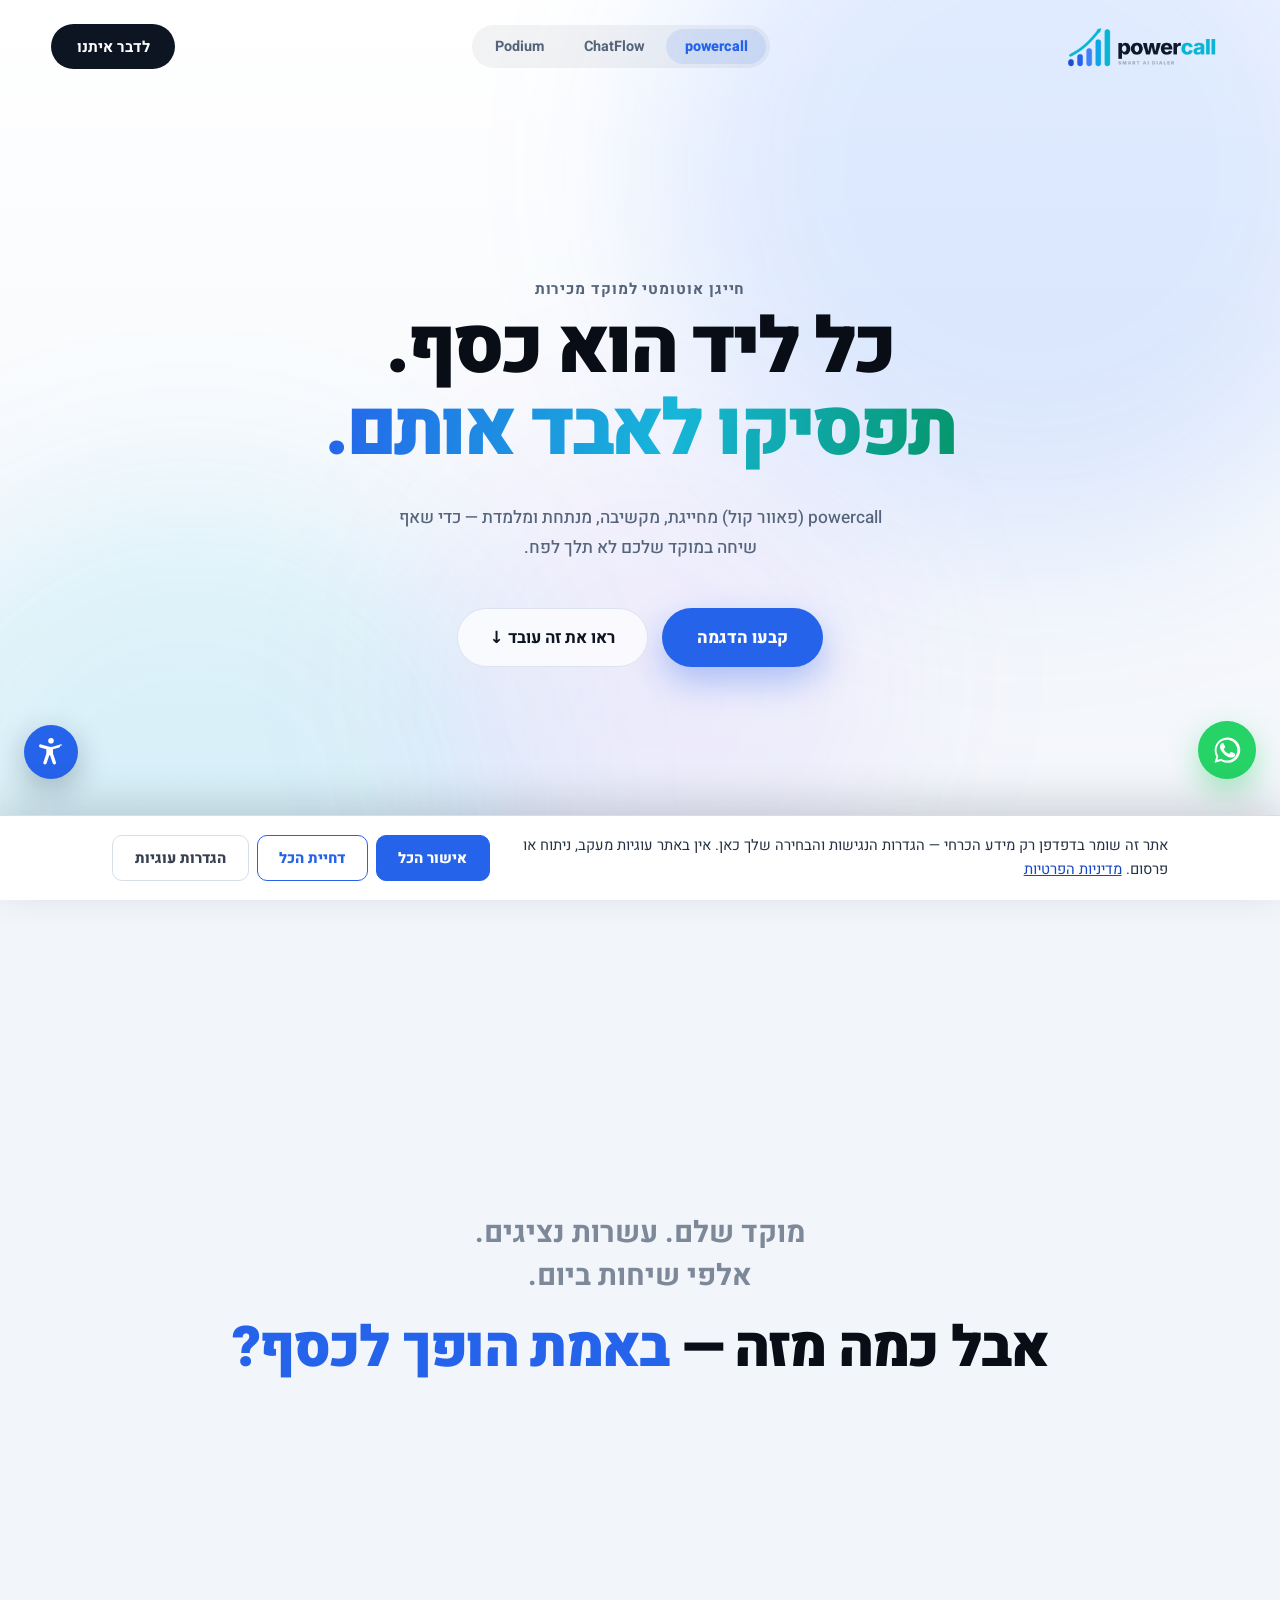
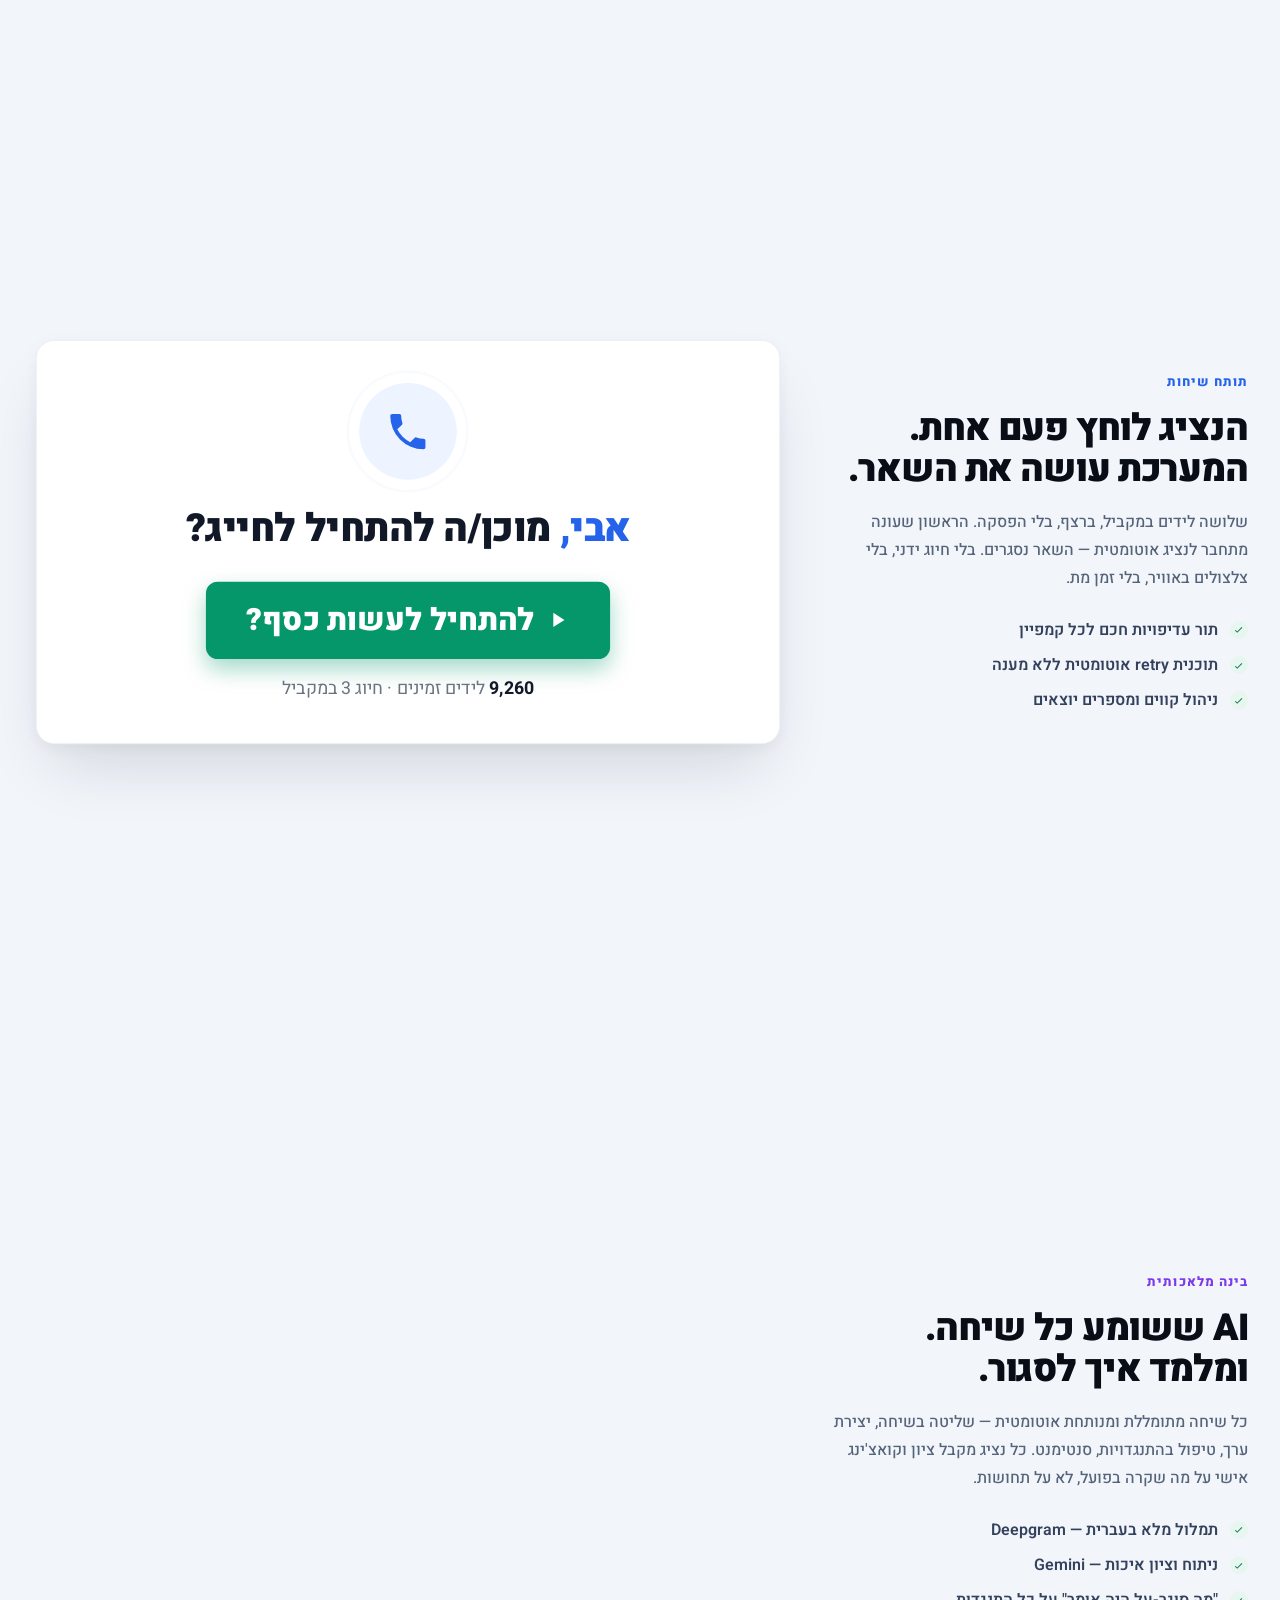
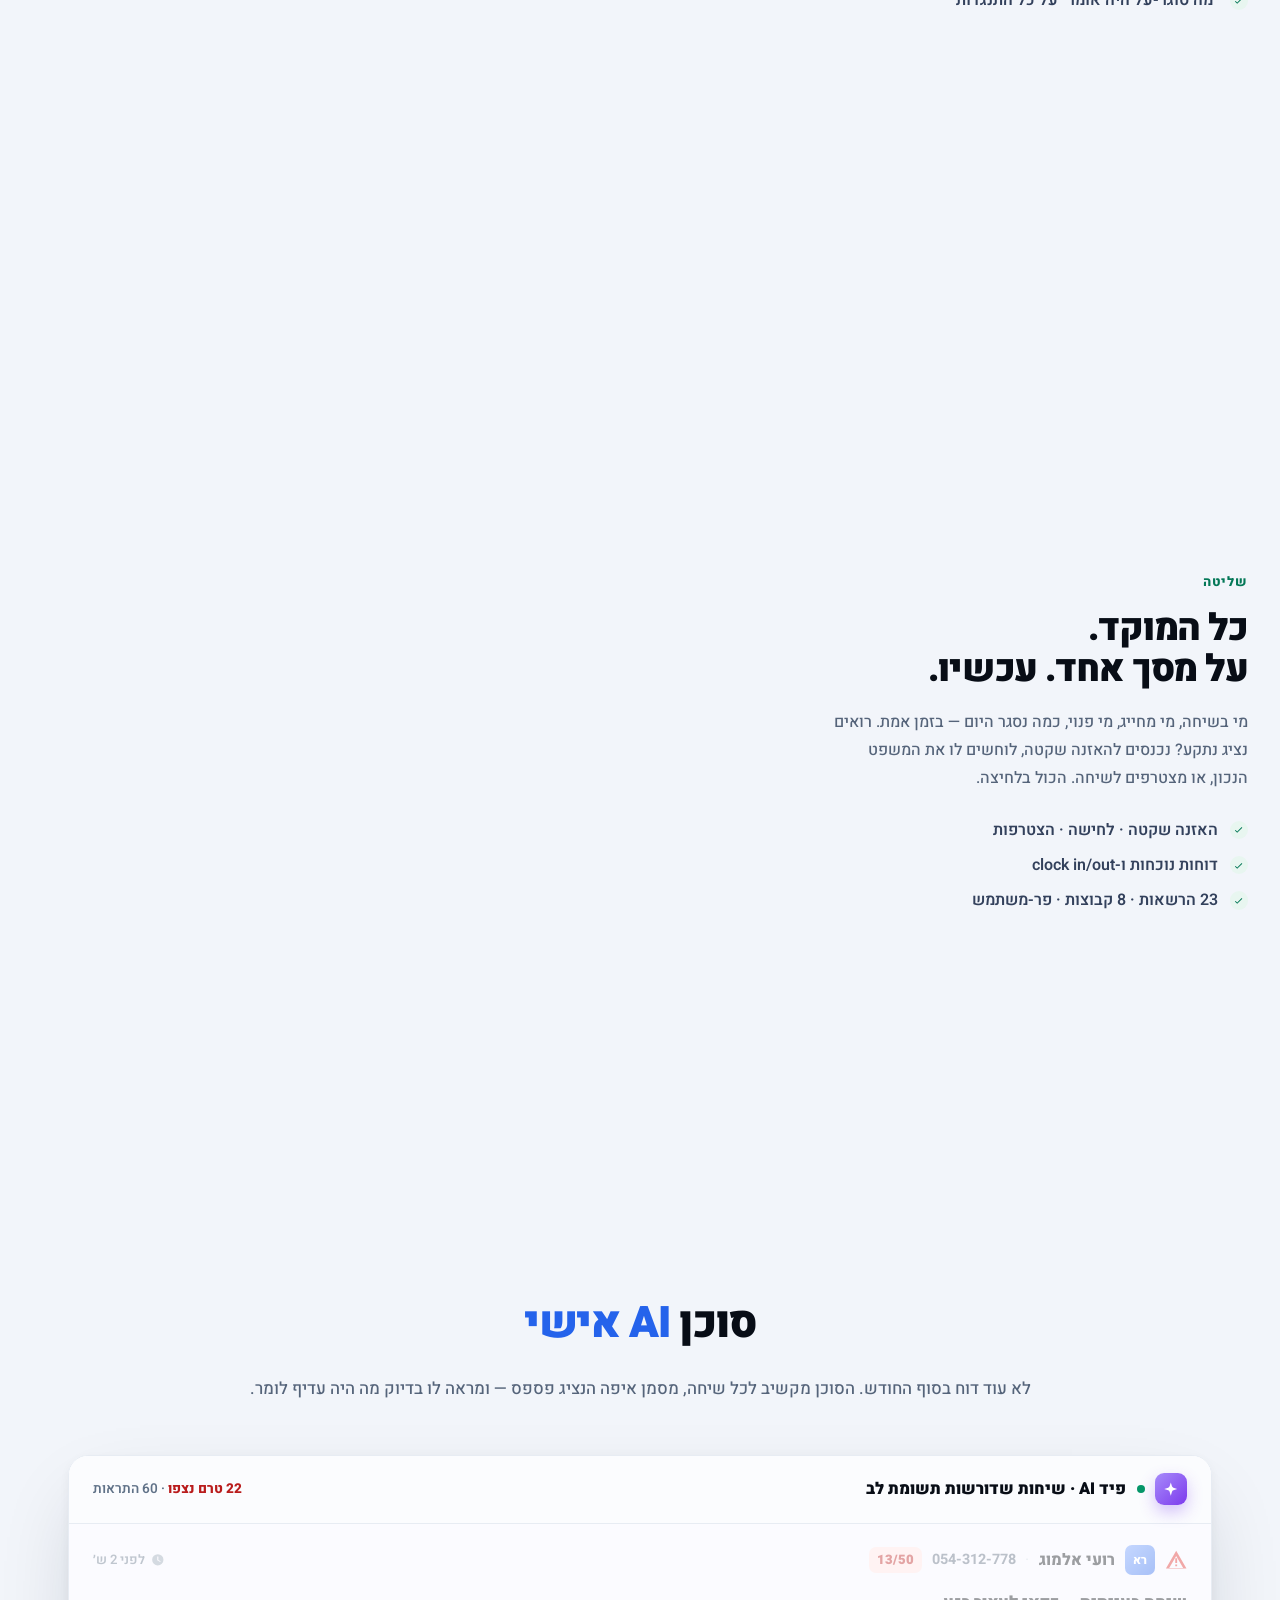
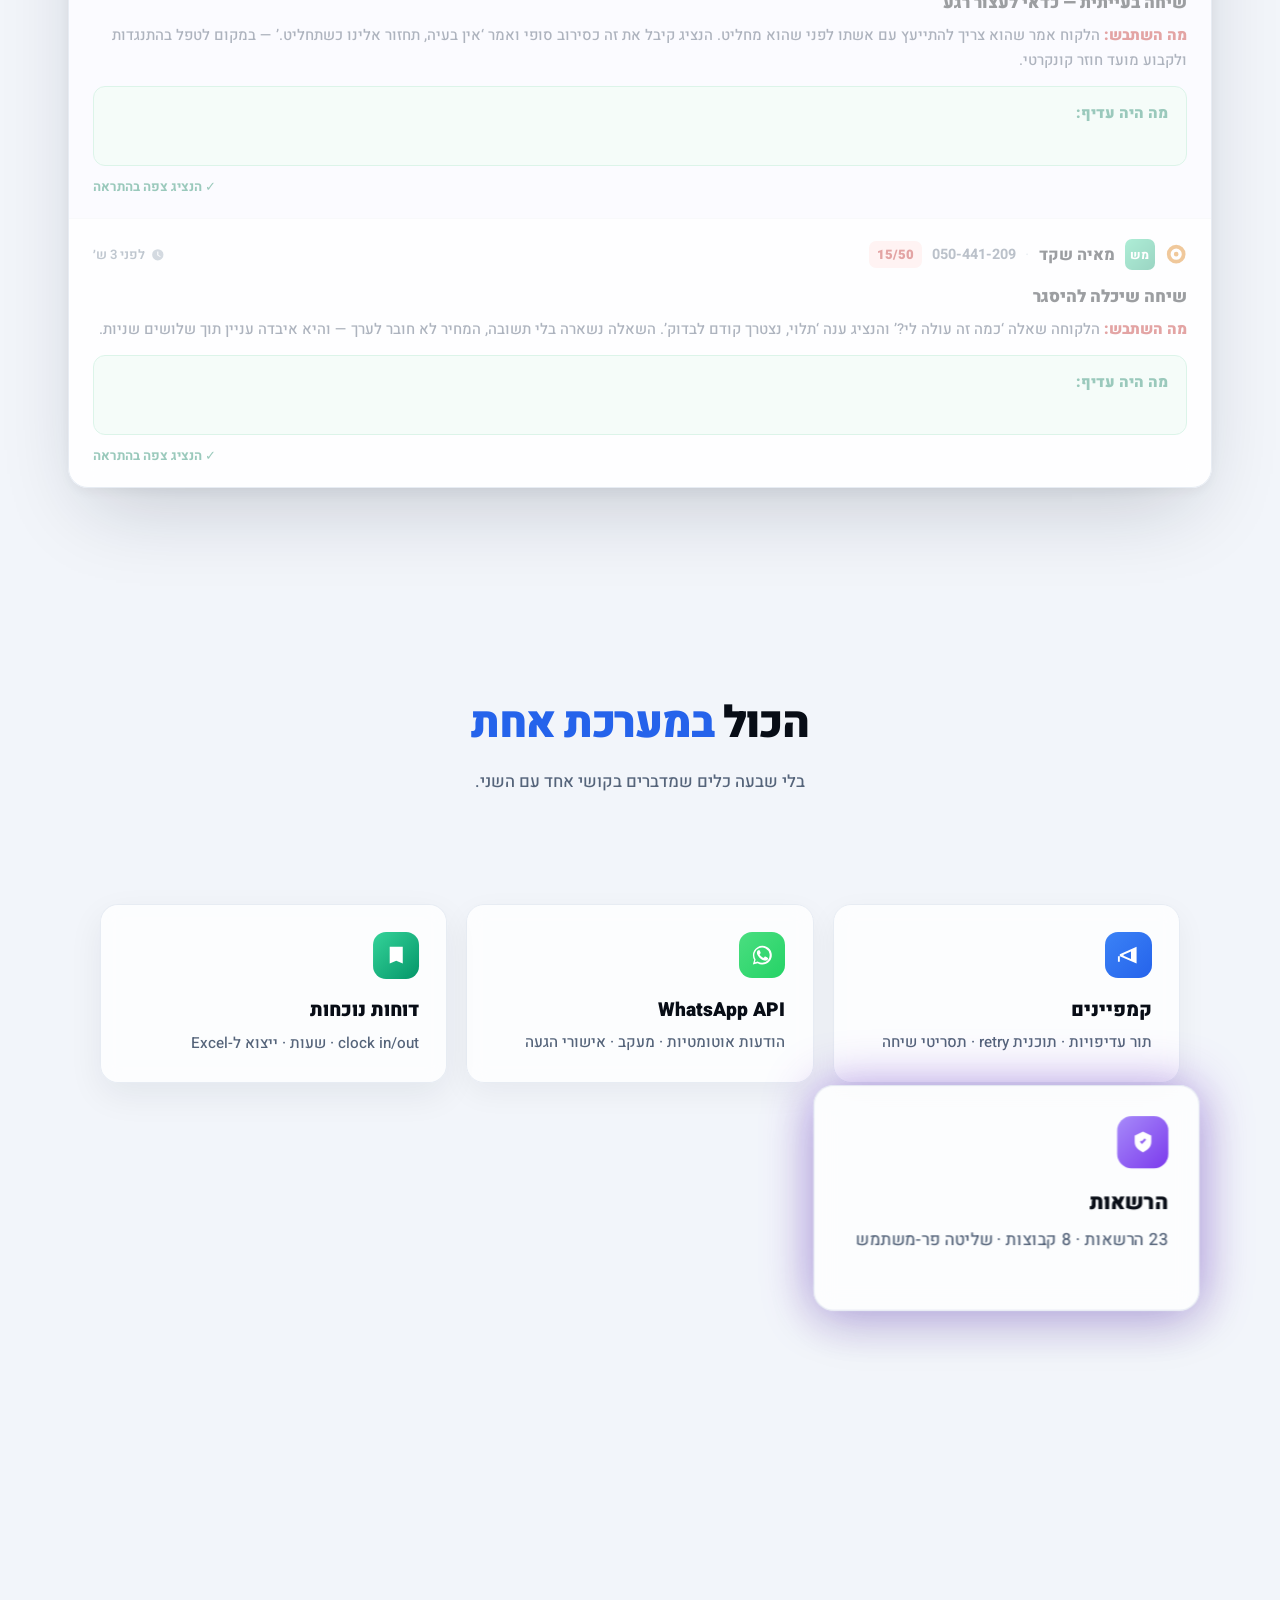
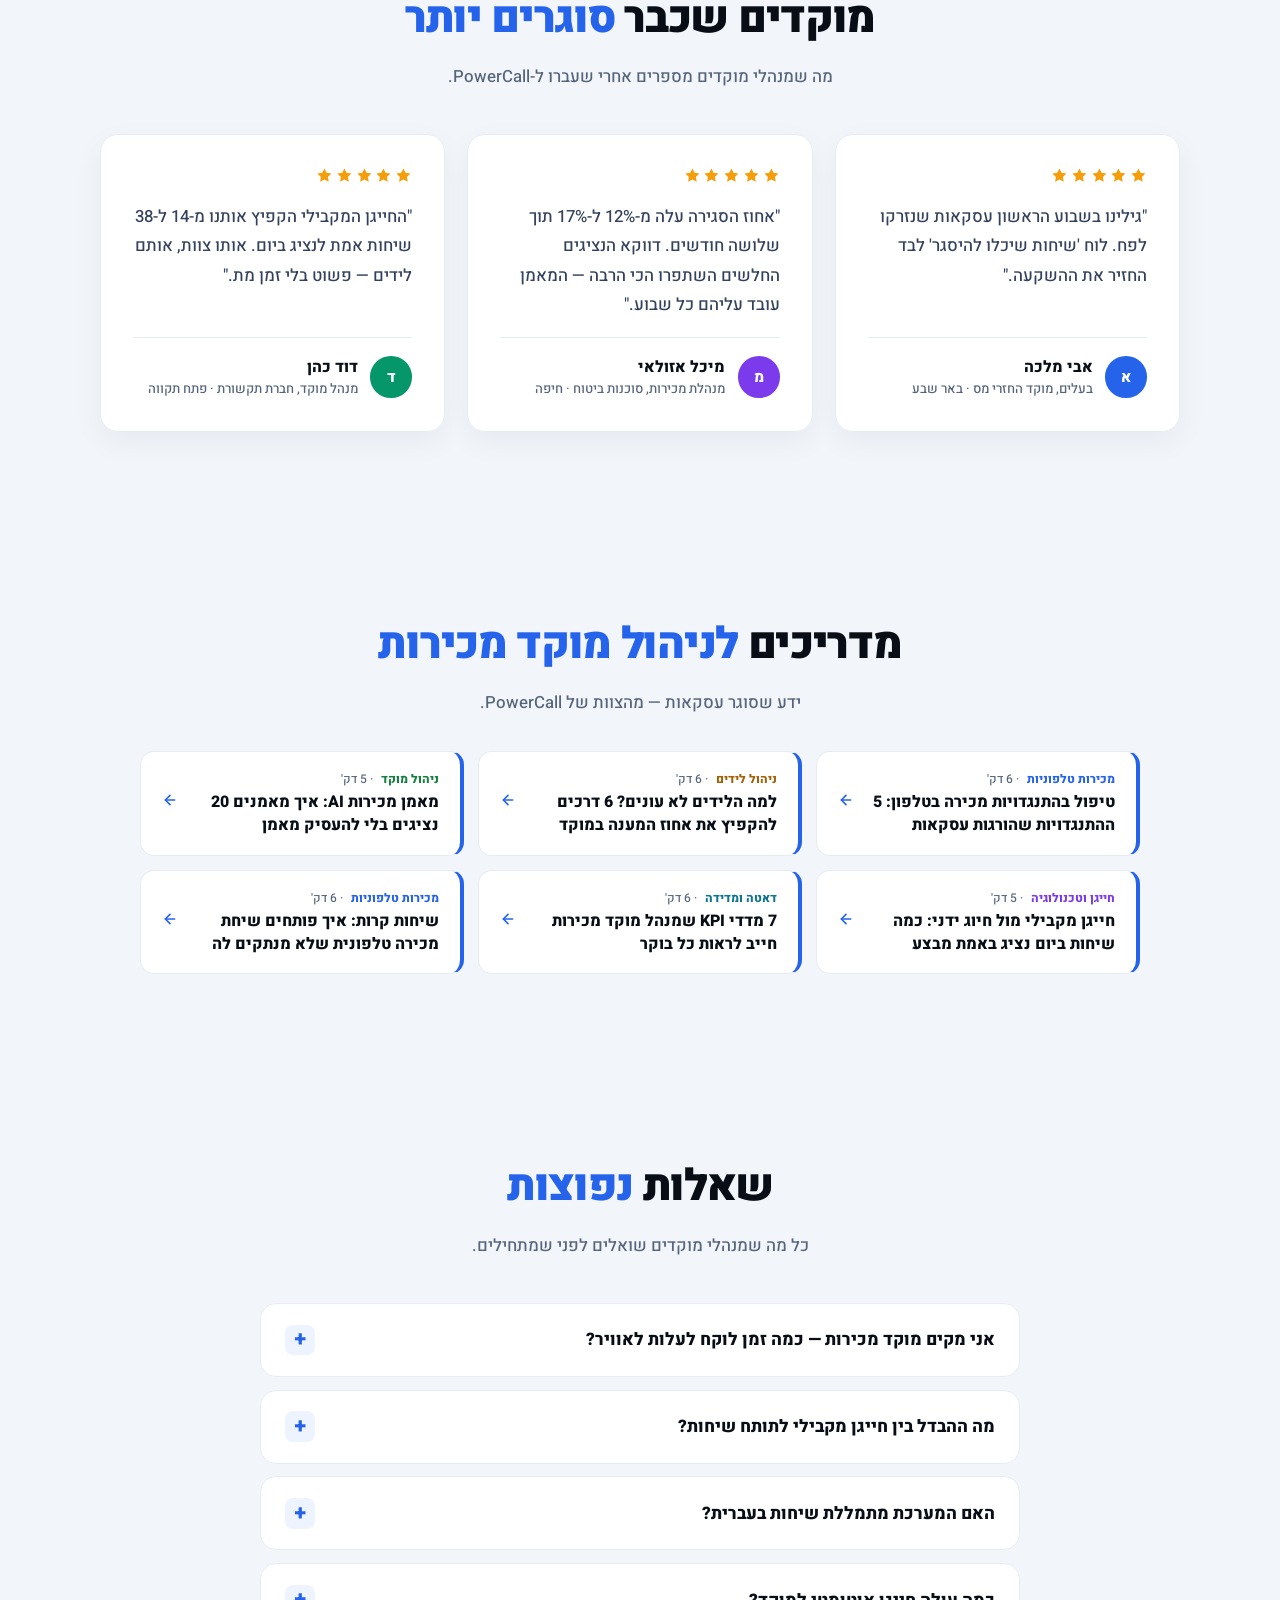
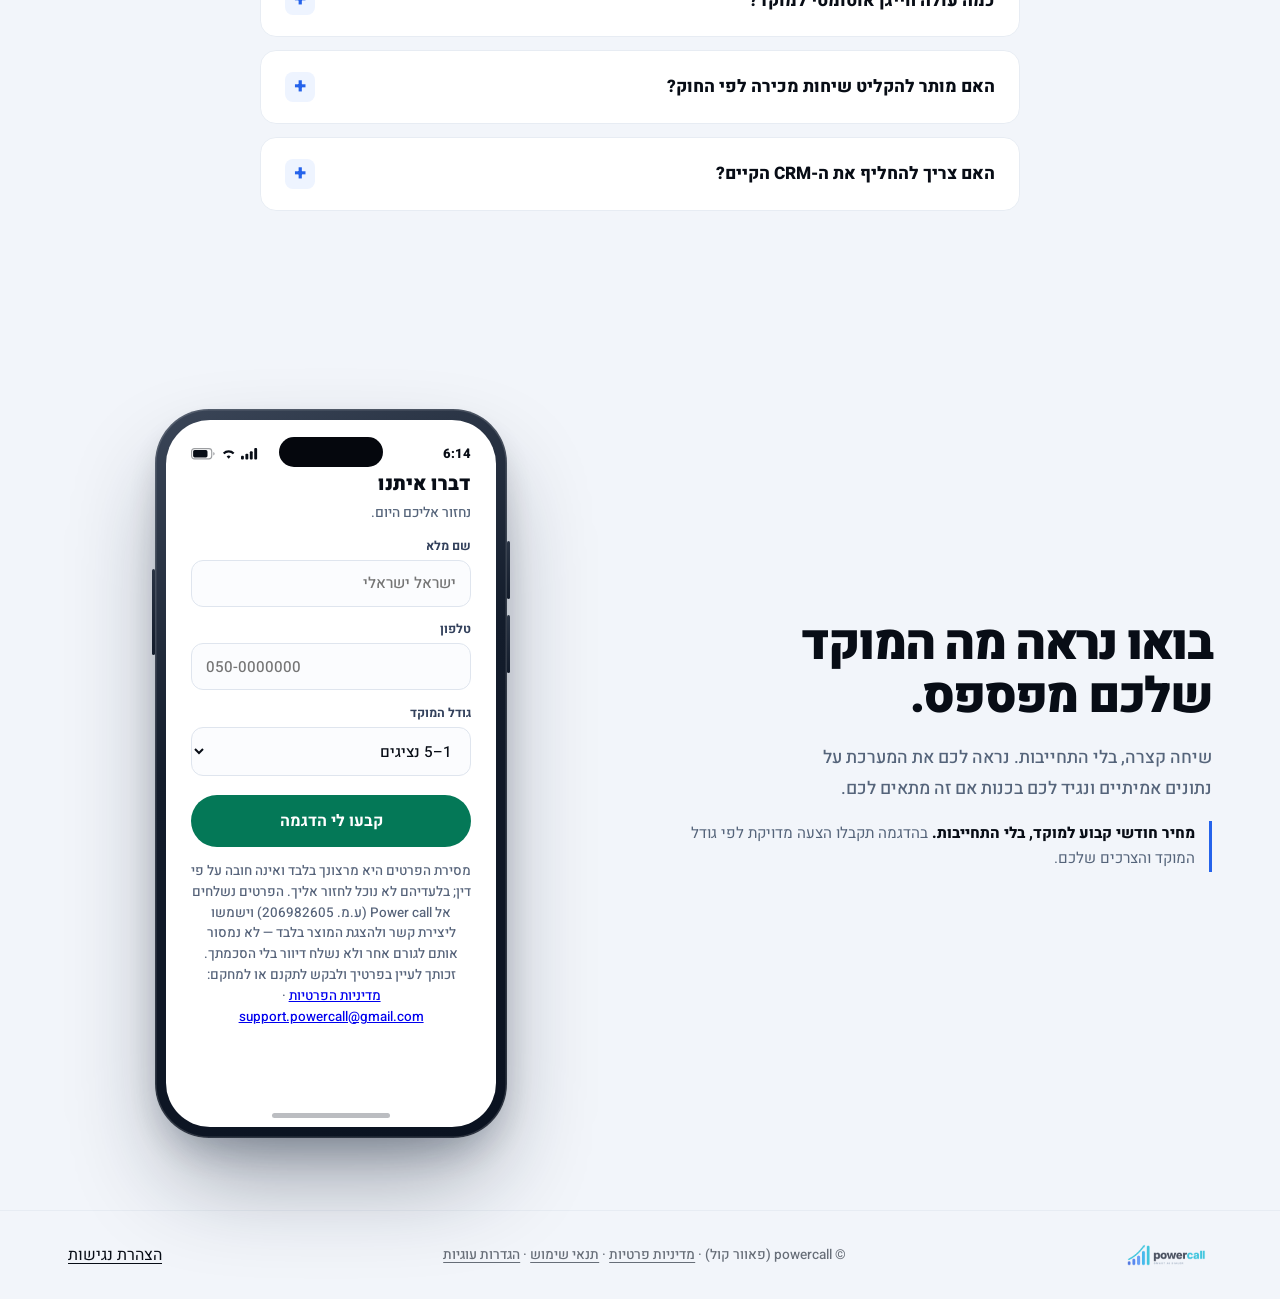
==== commit fc6b7b10: "Add the Meta pixel behind the existing consent gate The site is about to run Facebook ads, so it nee" ====
--- a/index.html
+++ b/index.html
@@ -2080,7 +2080,13 @@
     /* The success choreography only runs once the server has accepted the
        lead. Until then the island just spins. */
     var tl = gsap.timeline({ paused: true });
-    sendLead(vals).then(function () { tl.play(); }).catch(sendFailed);
+    sendLead(vals).then(function () {
+      tl.play();
+      /* Report the conversion only on the SERVER-ACCEPTED path — never on
+         submit — so a failed send cannot inflate the campaign's lead count.
+         No-ops when the visitor declined marketing cookies (see pixel.js). */
+      if (typeof window.pcTrackLead === "function") window.pcTrackLead();
+    }).catch(sendFailed);
     // 1 — swell. Only width/height move; the centring transform is untouched.
     //     border-radius is deliberately NOT animated: back.out overshoots every
     //     property it touches, so tweening 999→27 dipped to ~10px mid-flight and
@@ -2183,5 +2189,6 @@
 </script>
 <script defer src="./a11y.js"></script>
 <script defer src="./consent.js"></script>
+<script defer src="./pixel.js"></script>
 </body>
 </html>
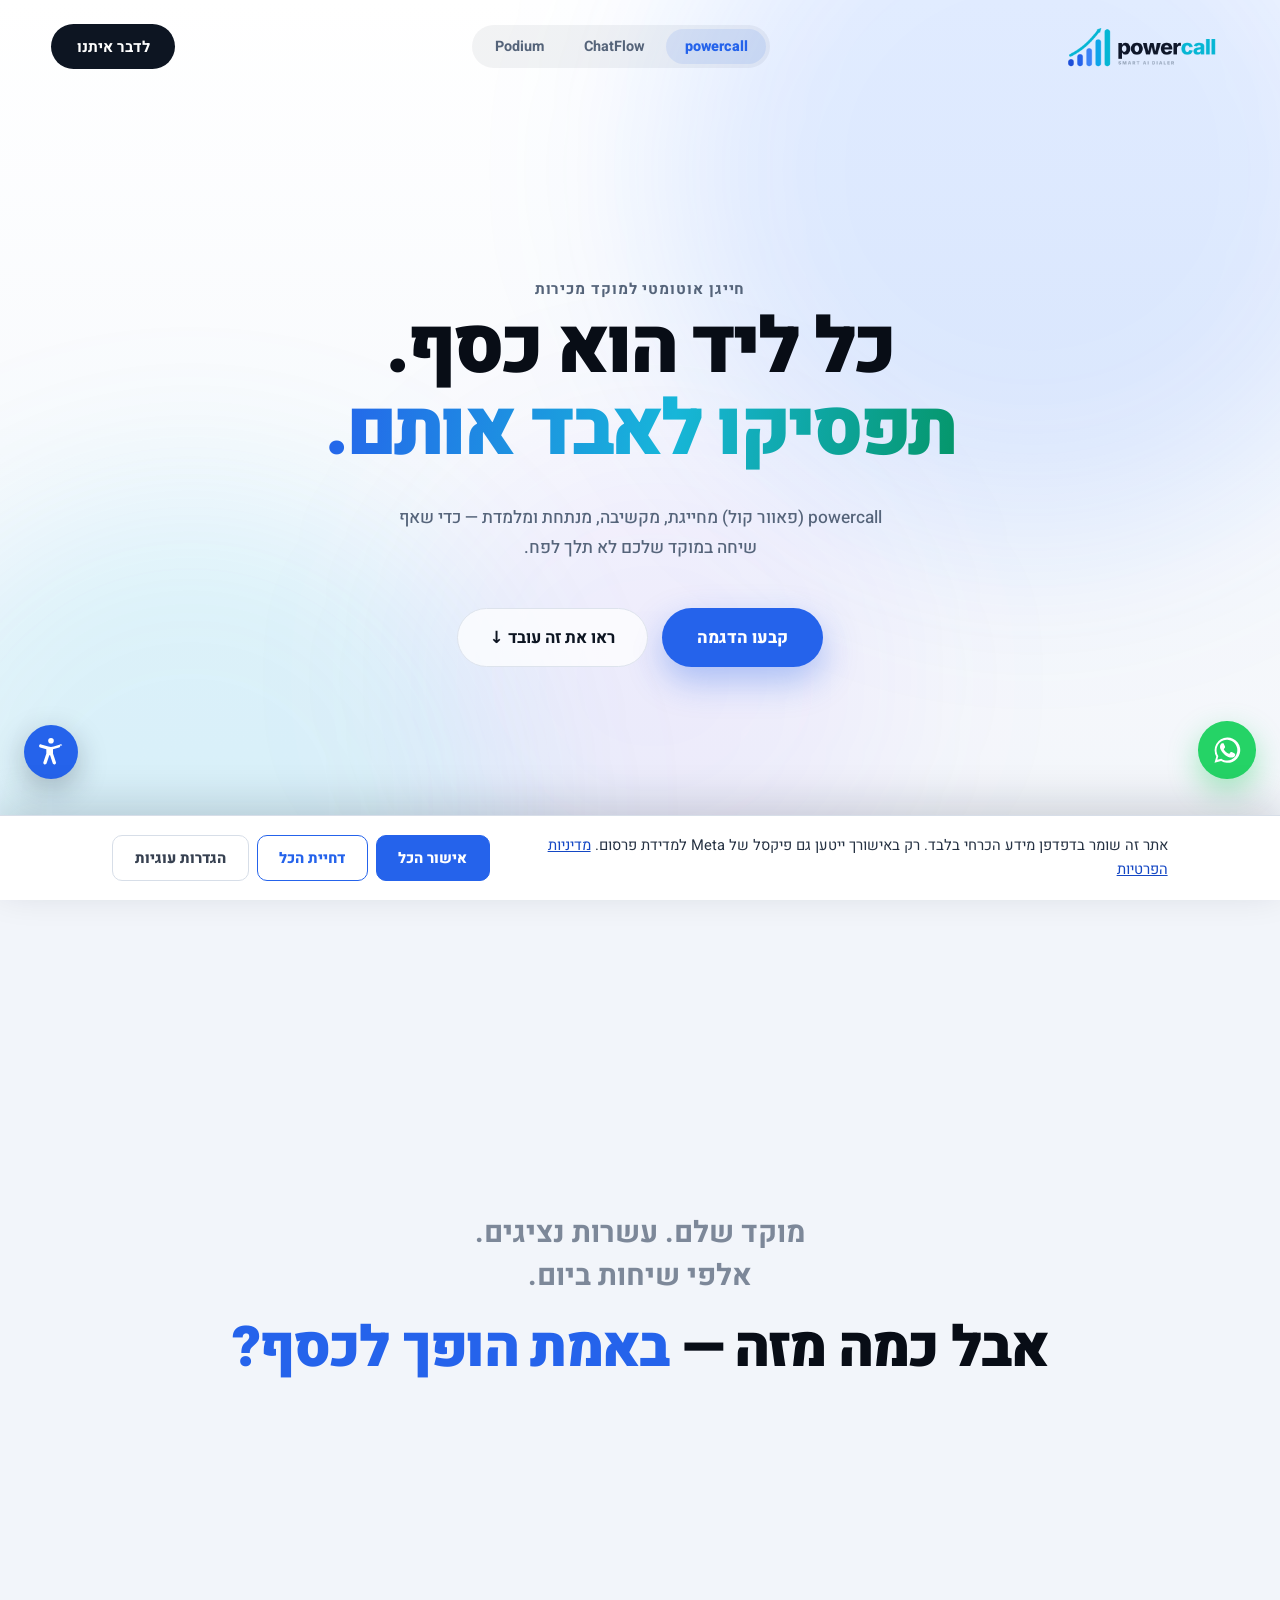
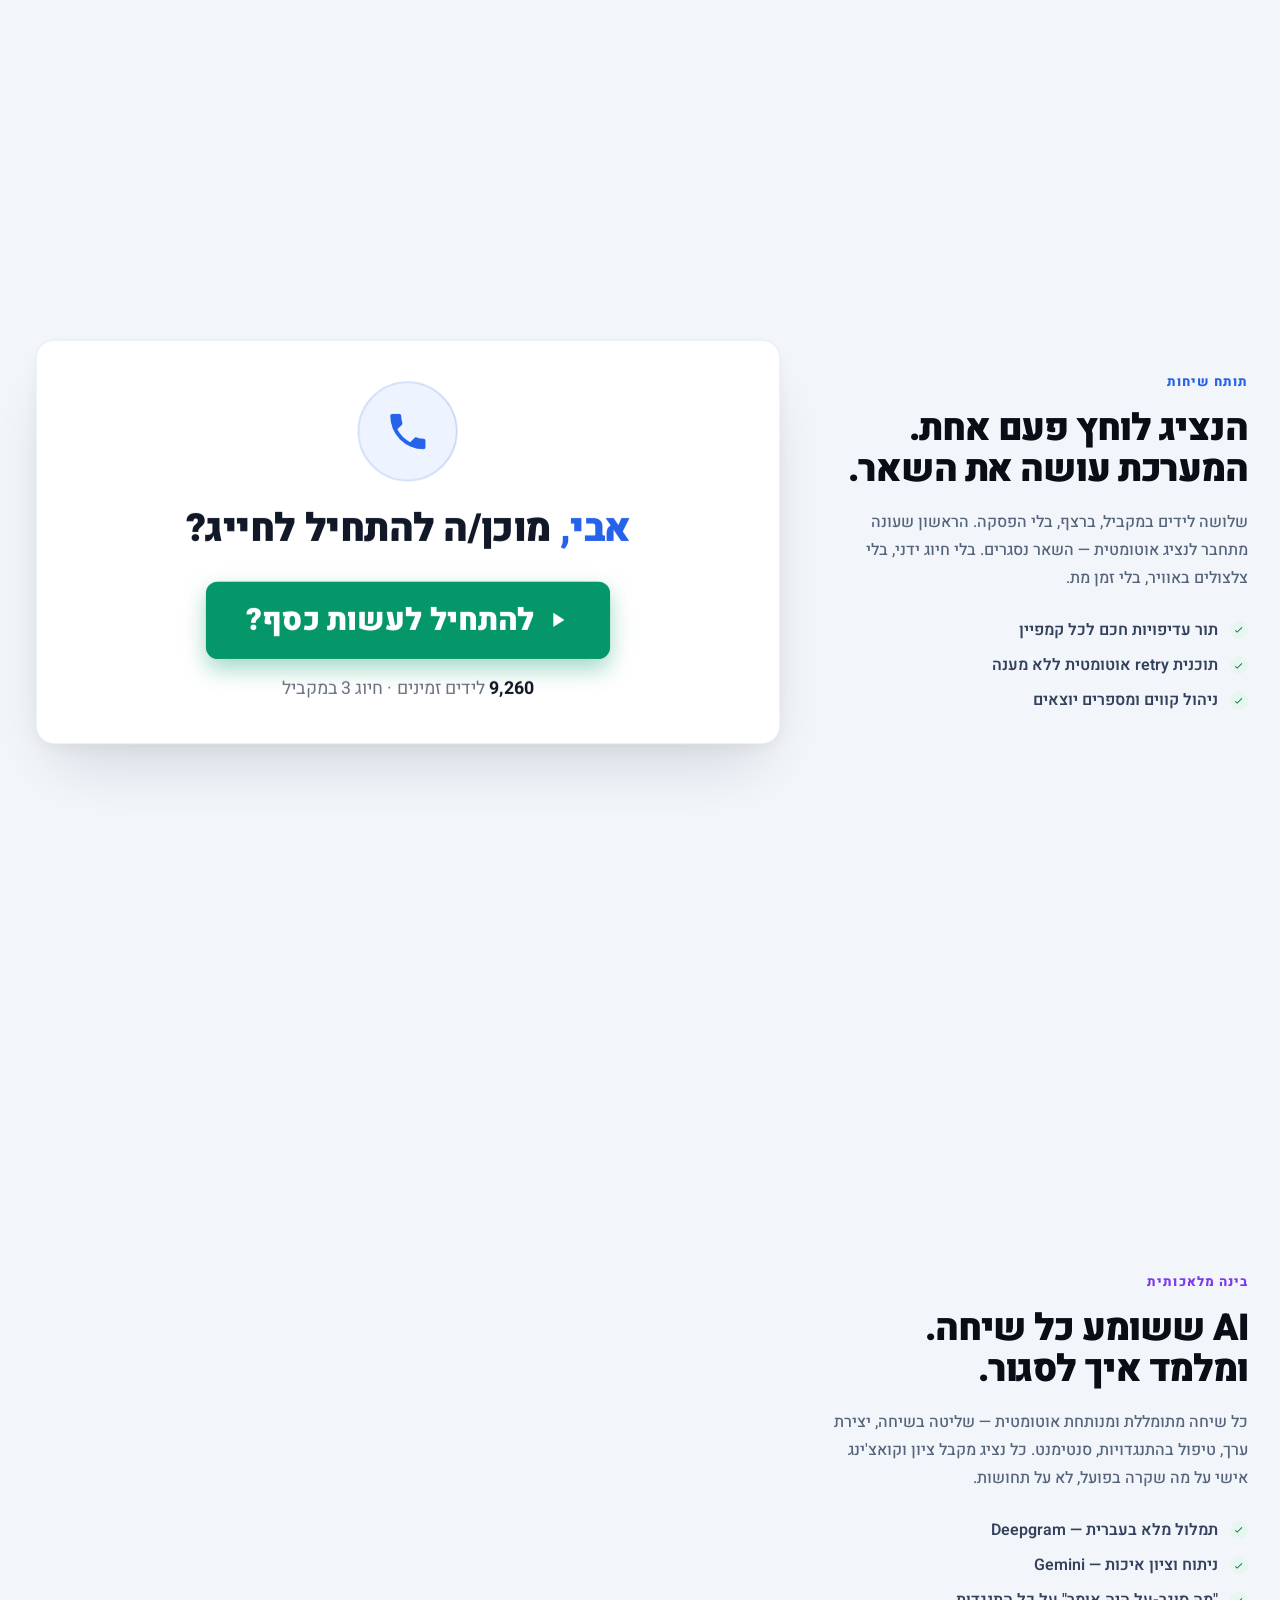
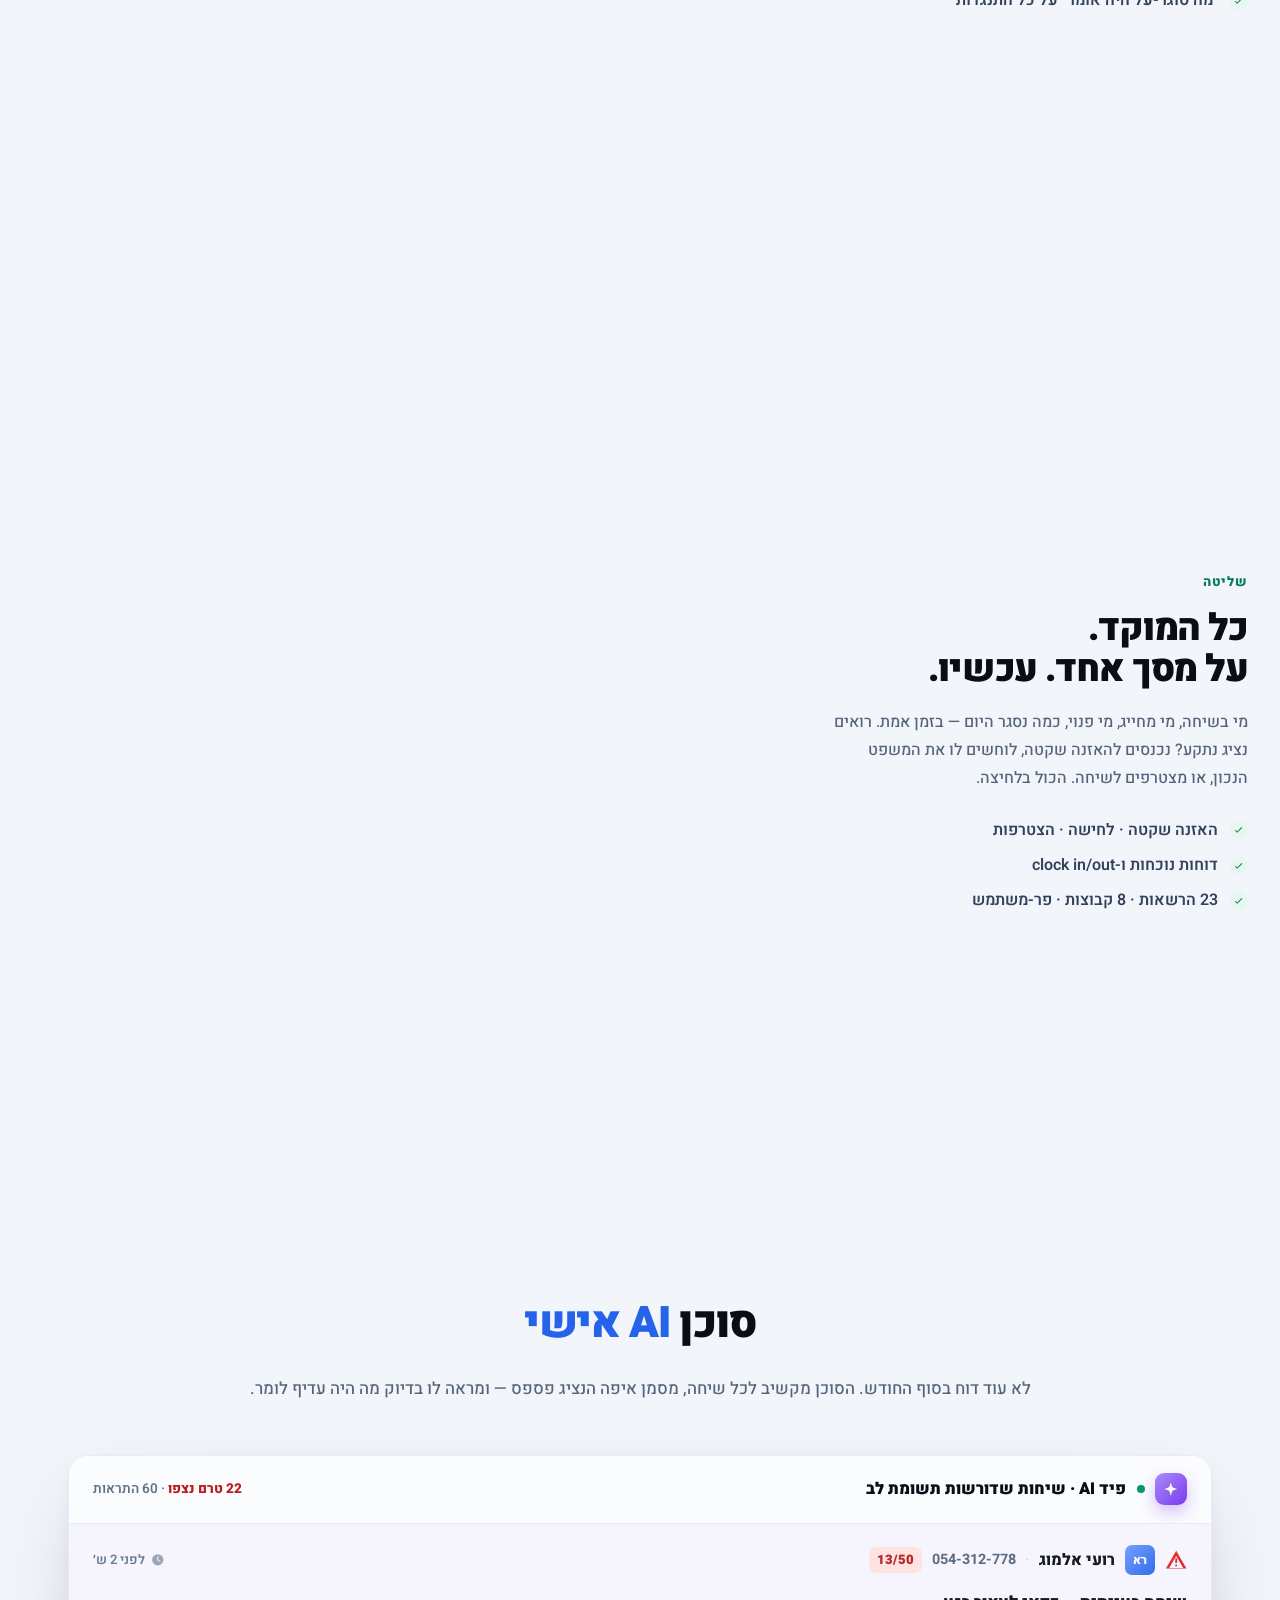
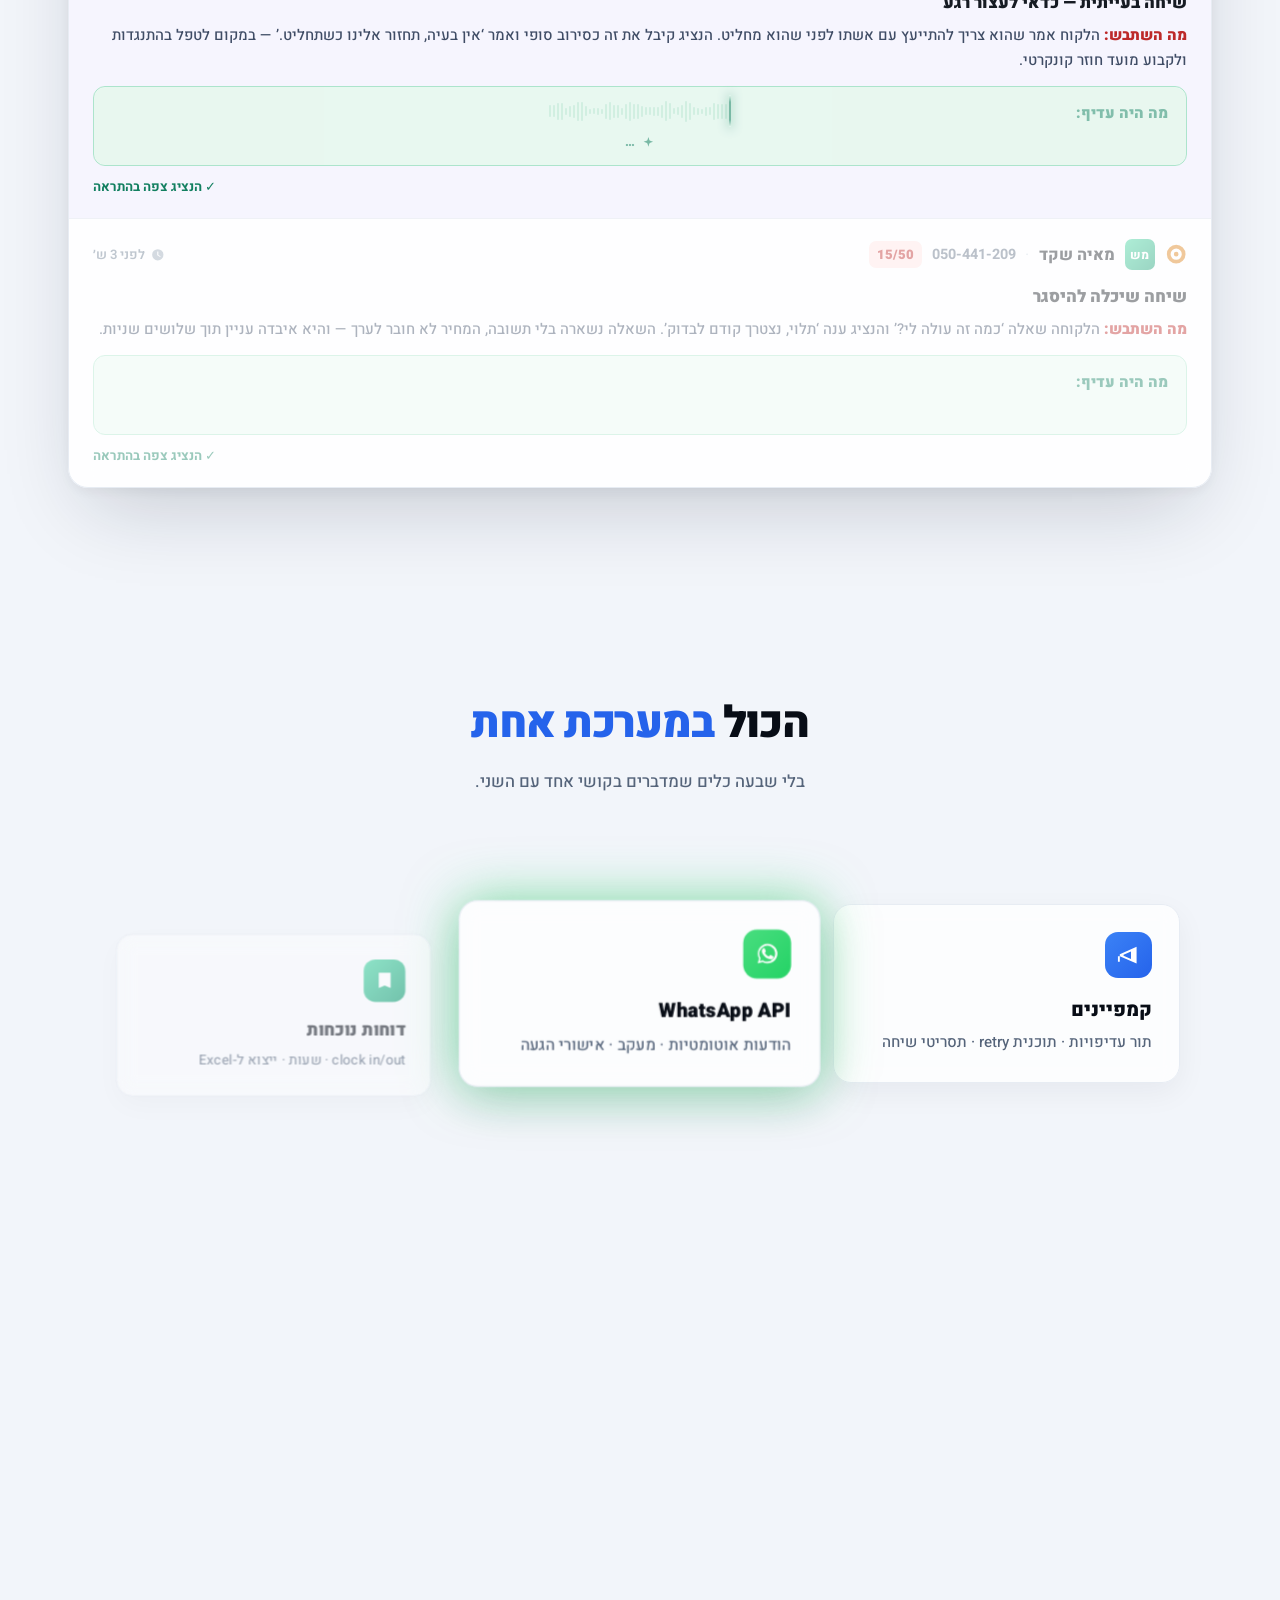
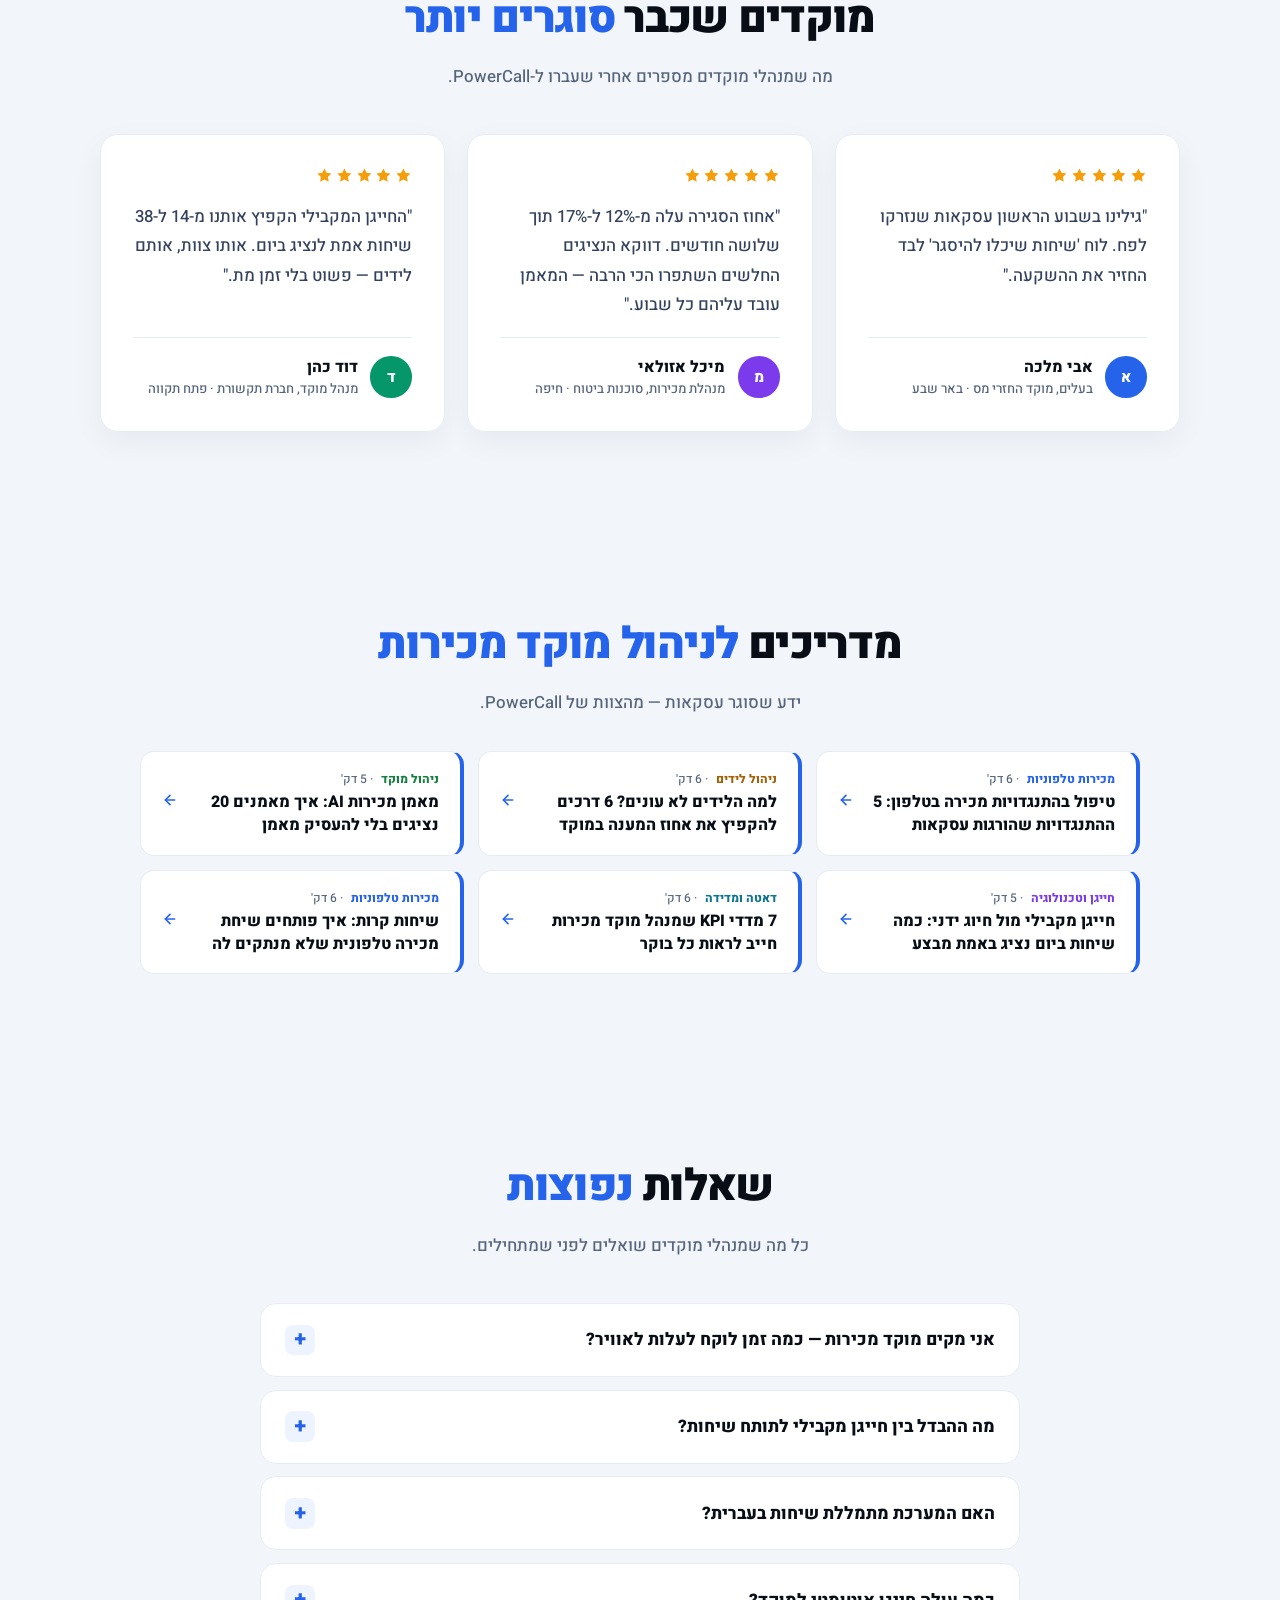
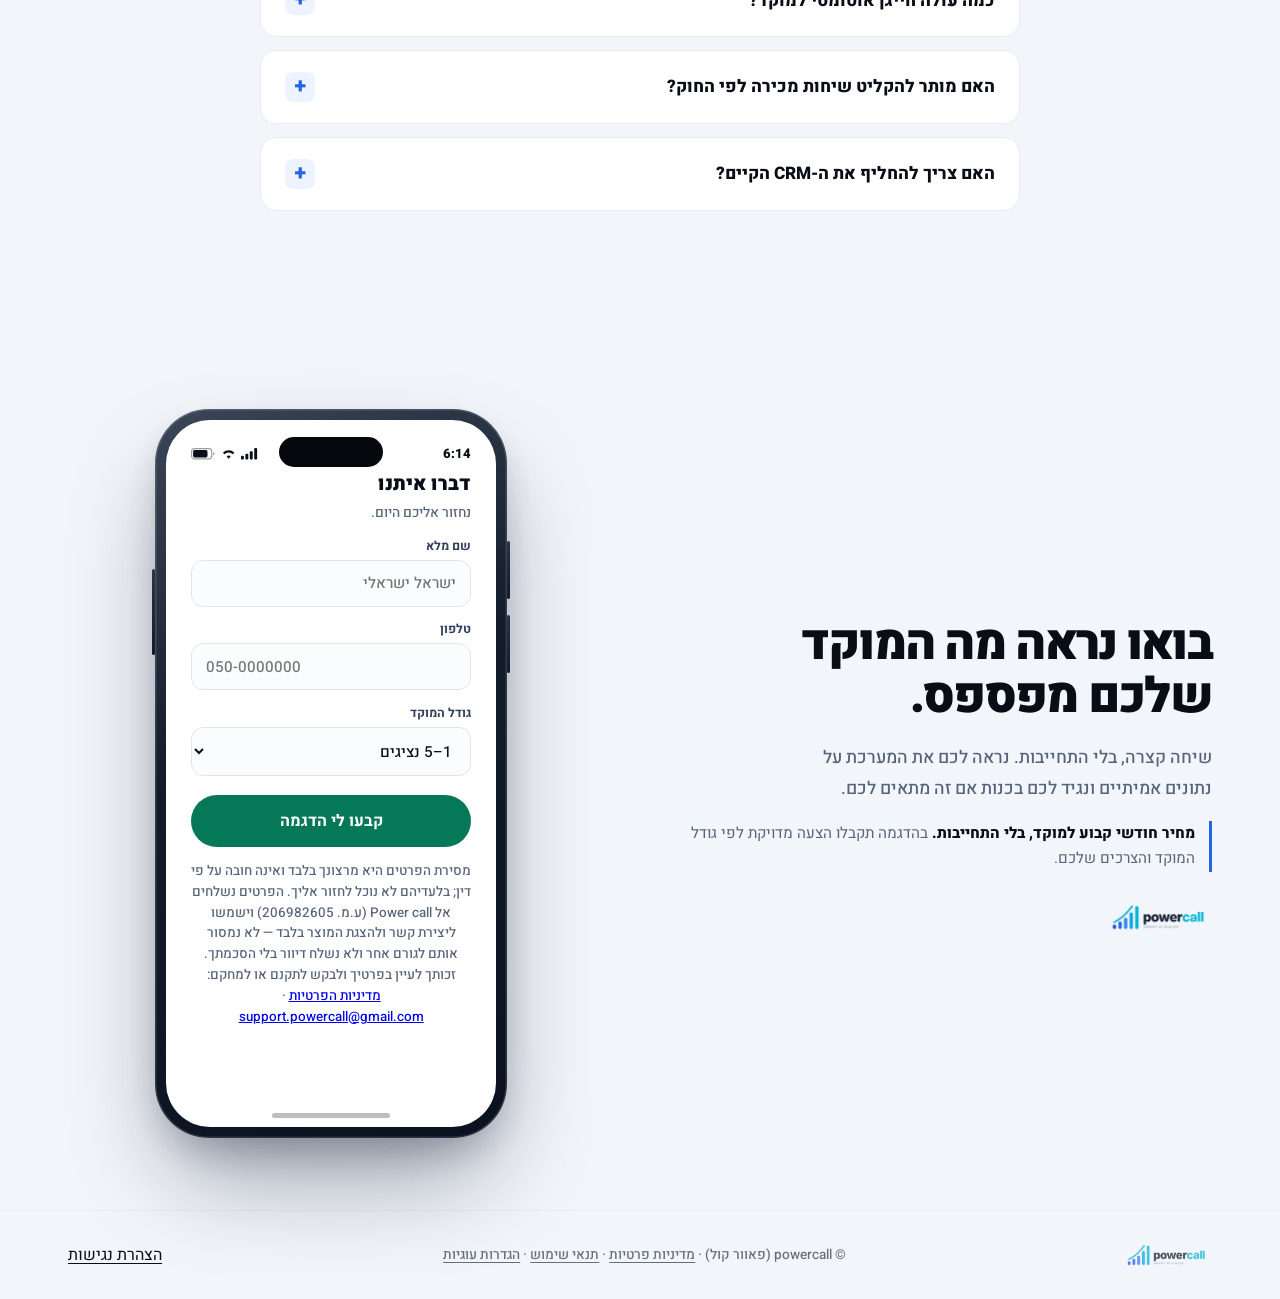
==== commit 21eb05c0: "Verify the site for Google Search Console Both accepted methods, because they fail for different rea" ====
--- a/index.html
+++ b/index.html
@@ -11,6 +11,7 @@
     location.replace('https://www.powercall.co.il'+location.pathname+location.search+location.hash);}
 }catch(e){}})();</script>
 <meta name="viewport" content="width=device-width, initial-scale=1" />
+<meta name="google-site-verification" content="BqjwBoBdwHbtAyvV4DbVSB4HoItnR886jobcERTsp8o">
 <title>חייגן אוטומטי למוקד מכירות עם CRM וניתוח AI | PowerCall</title>
 <meta name="description" content="PowerCall (פאוור קול) — חייגן אוטומטי עם CRM מובנה למוקד מכירות, תמלול בעברית וניתוח שיחות AI. הדגמה חינם, בלי התקנות.">
 <meta name="keywords" content="חייגן חכם, חייגן מקבילי, חייגן אוטומטי, מערכת חייגן, תותח שיחות, CRM למוקד מכירות, ניתוח שיחות AI, מאמן מכירות AI, ניהול מוקד מכירות" />
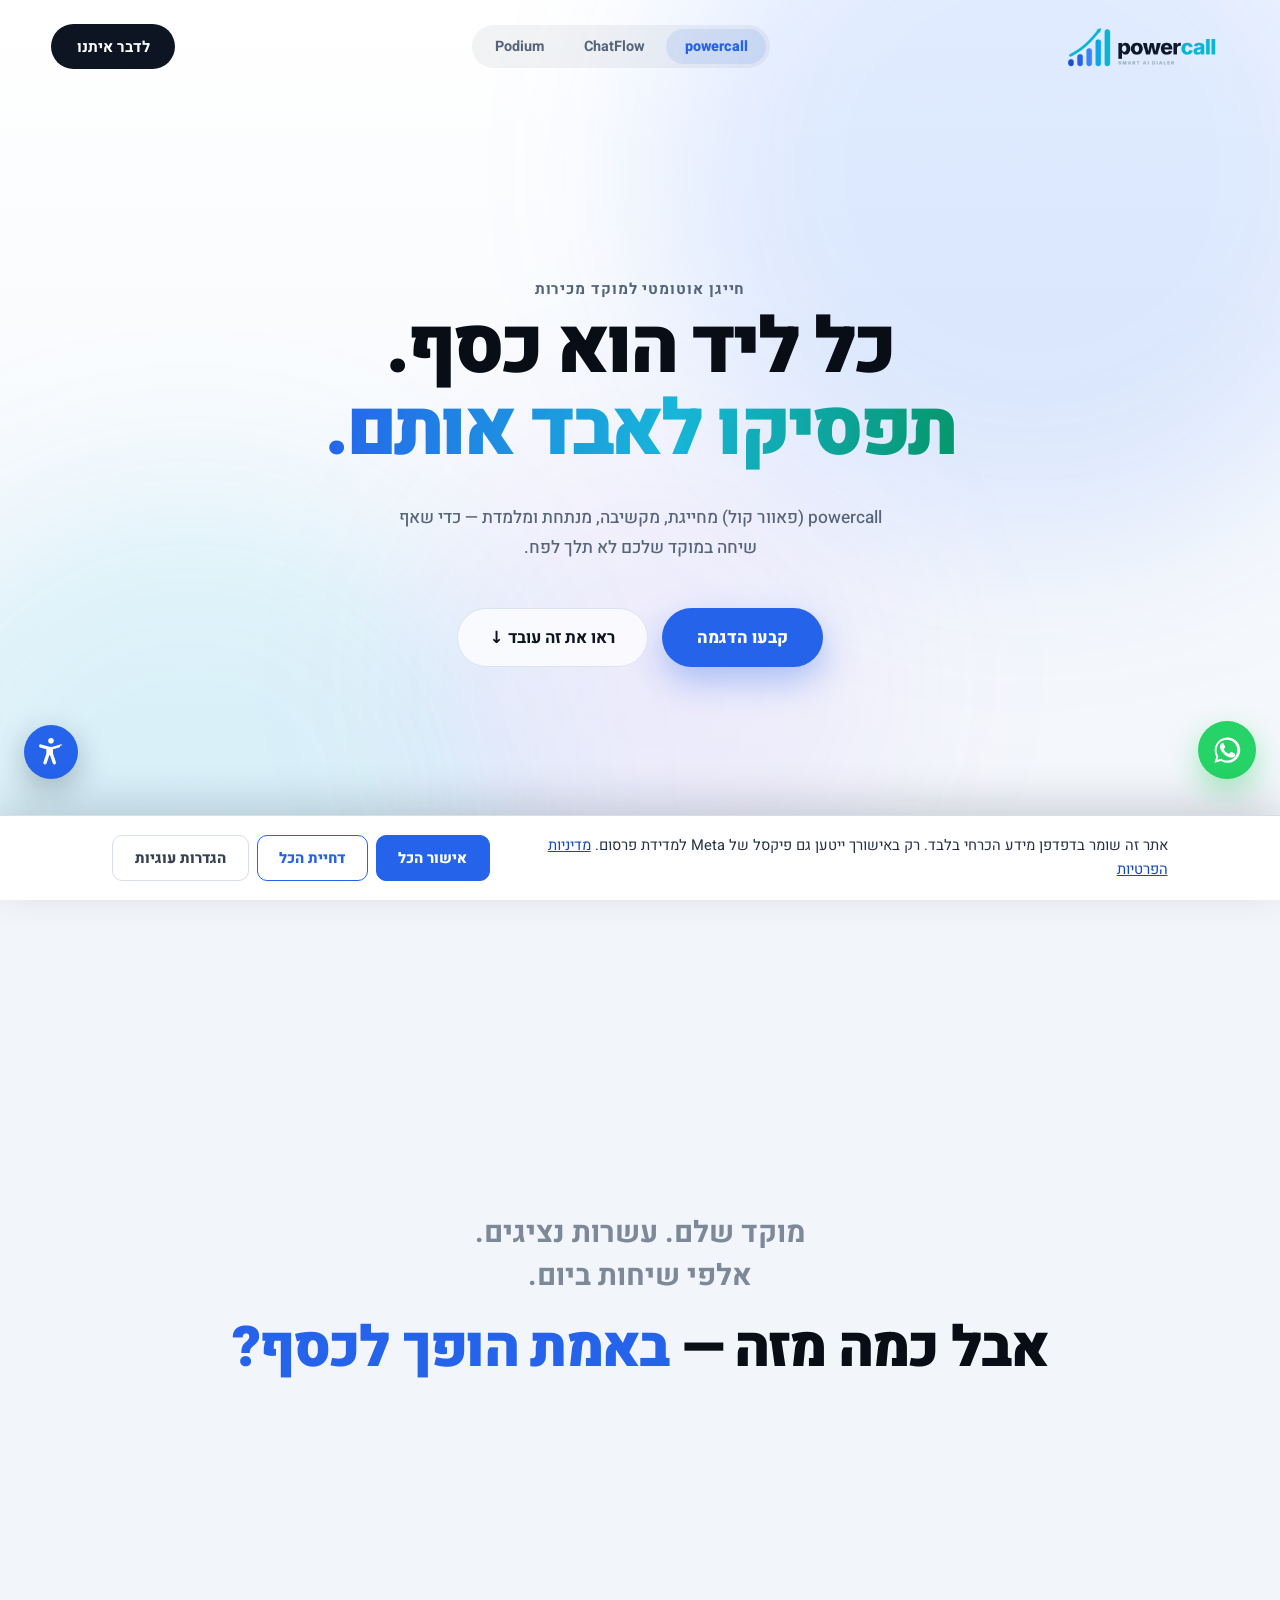
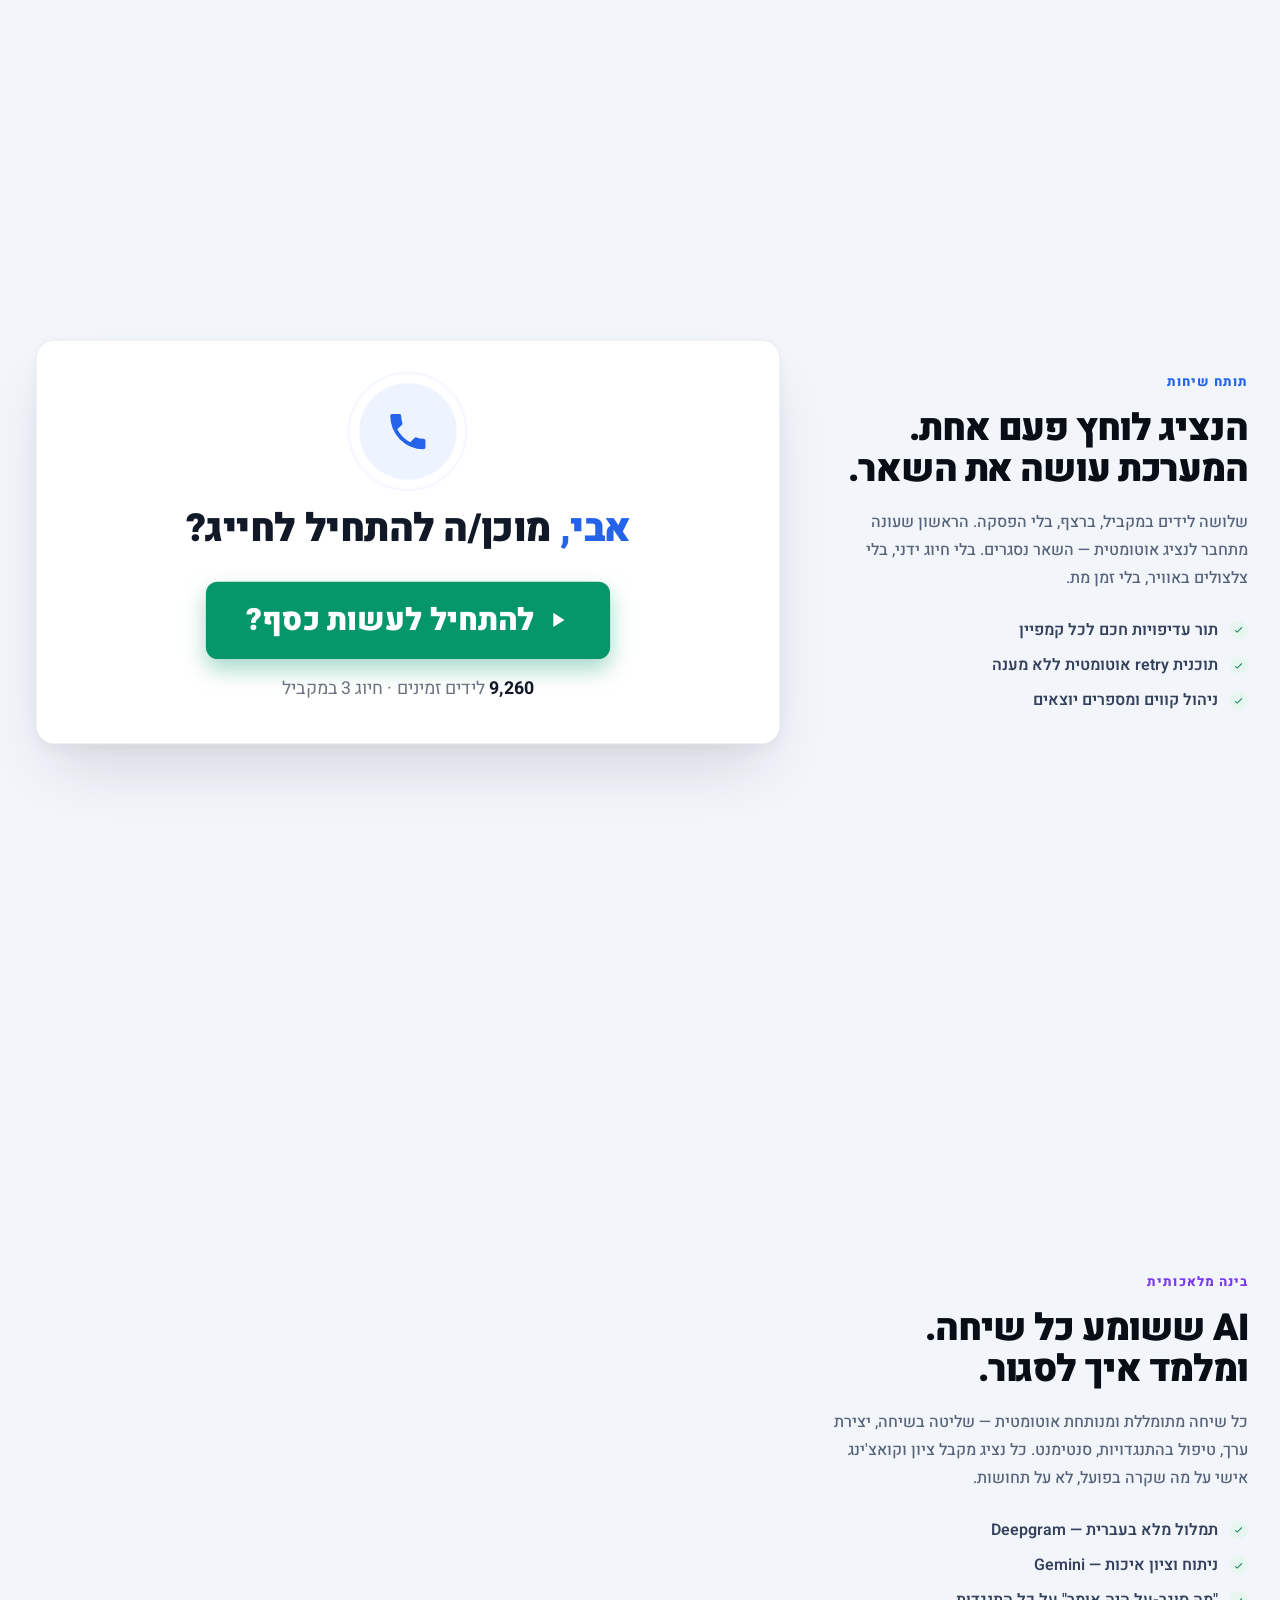
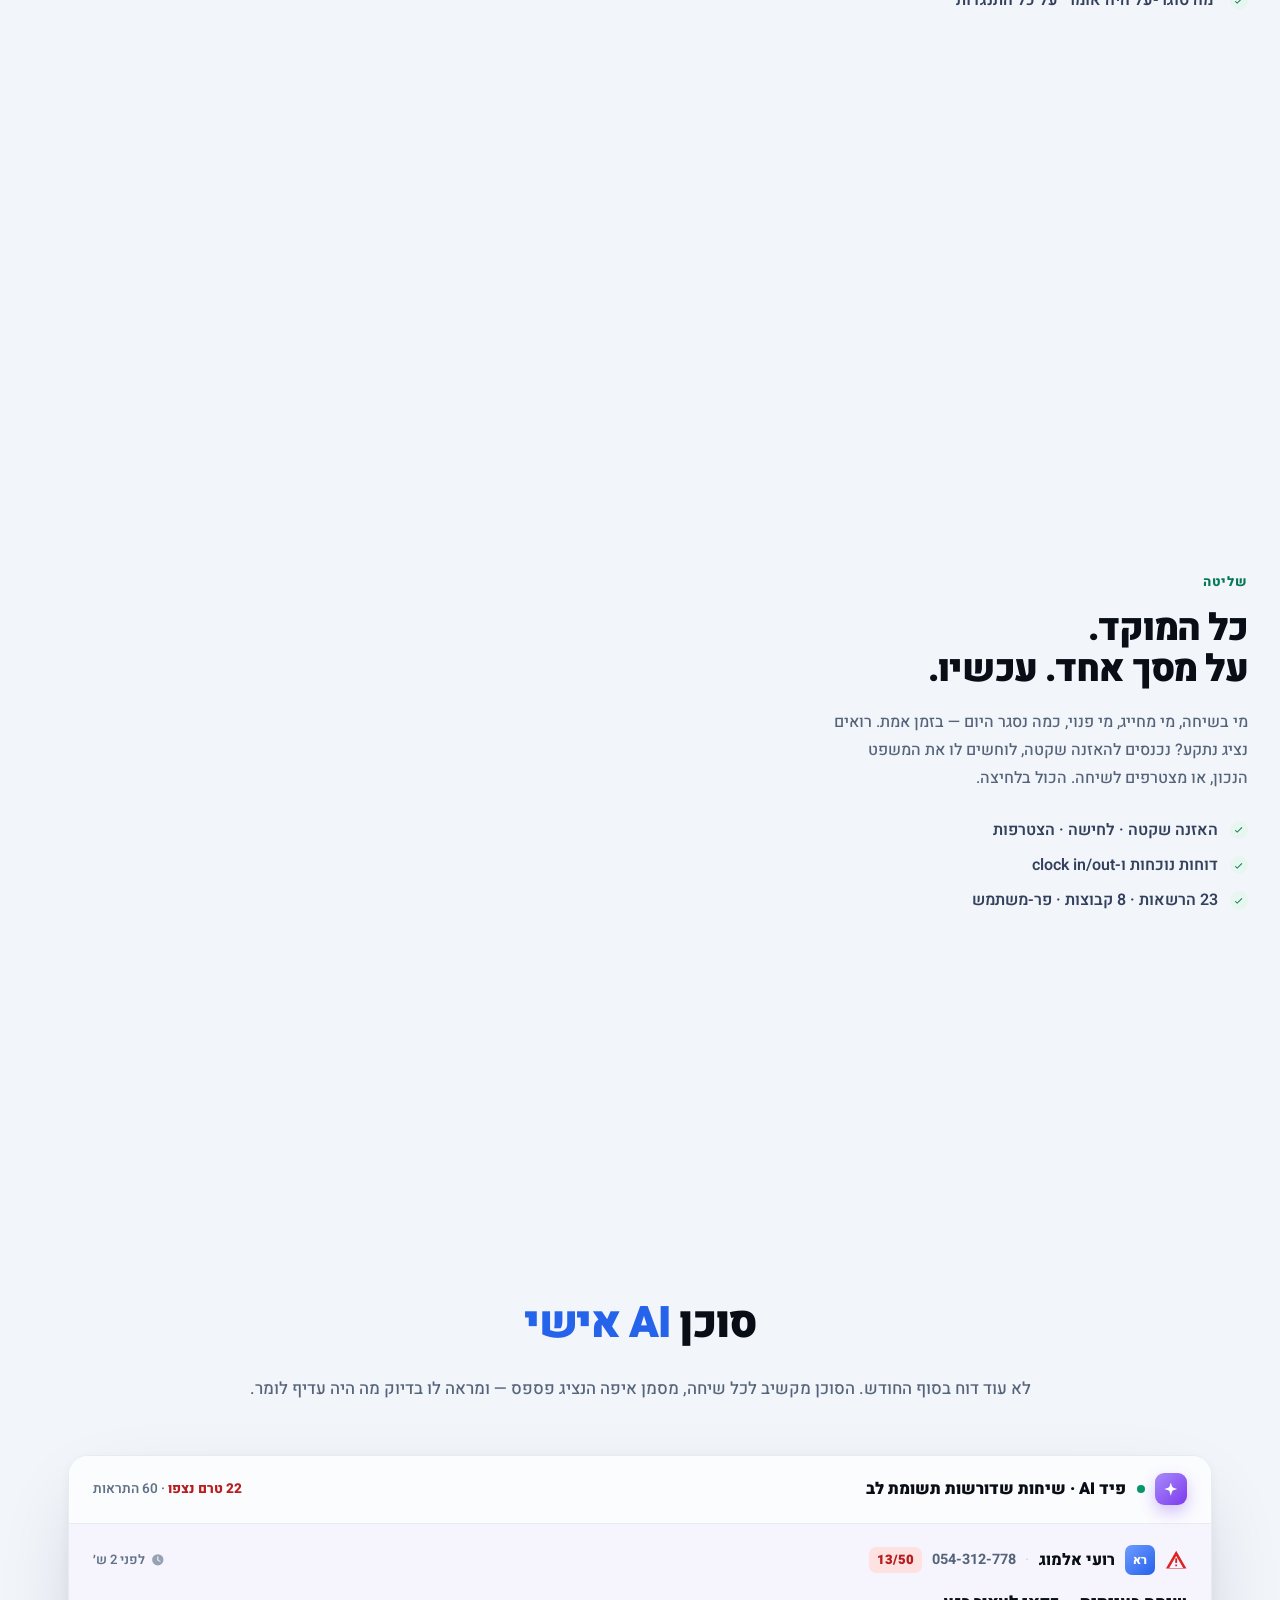
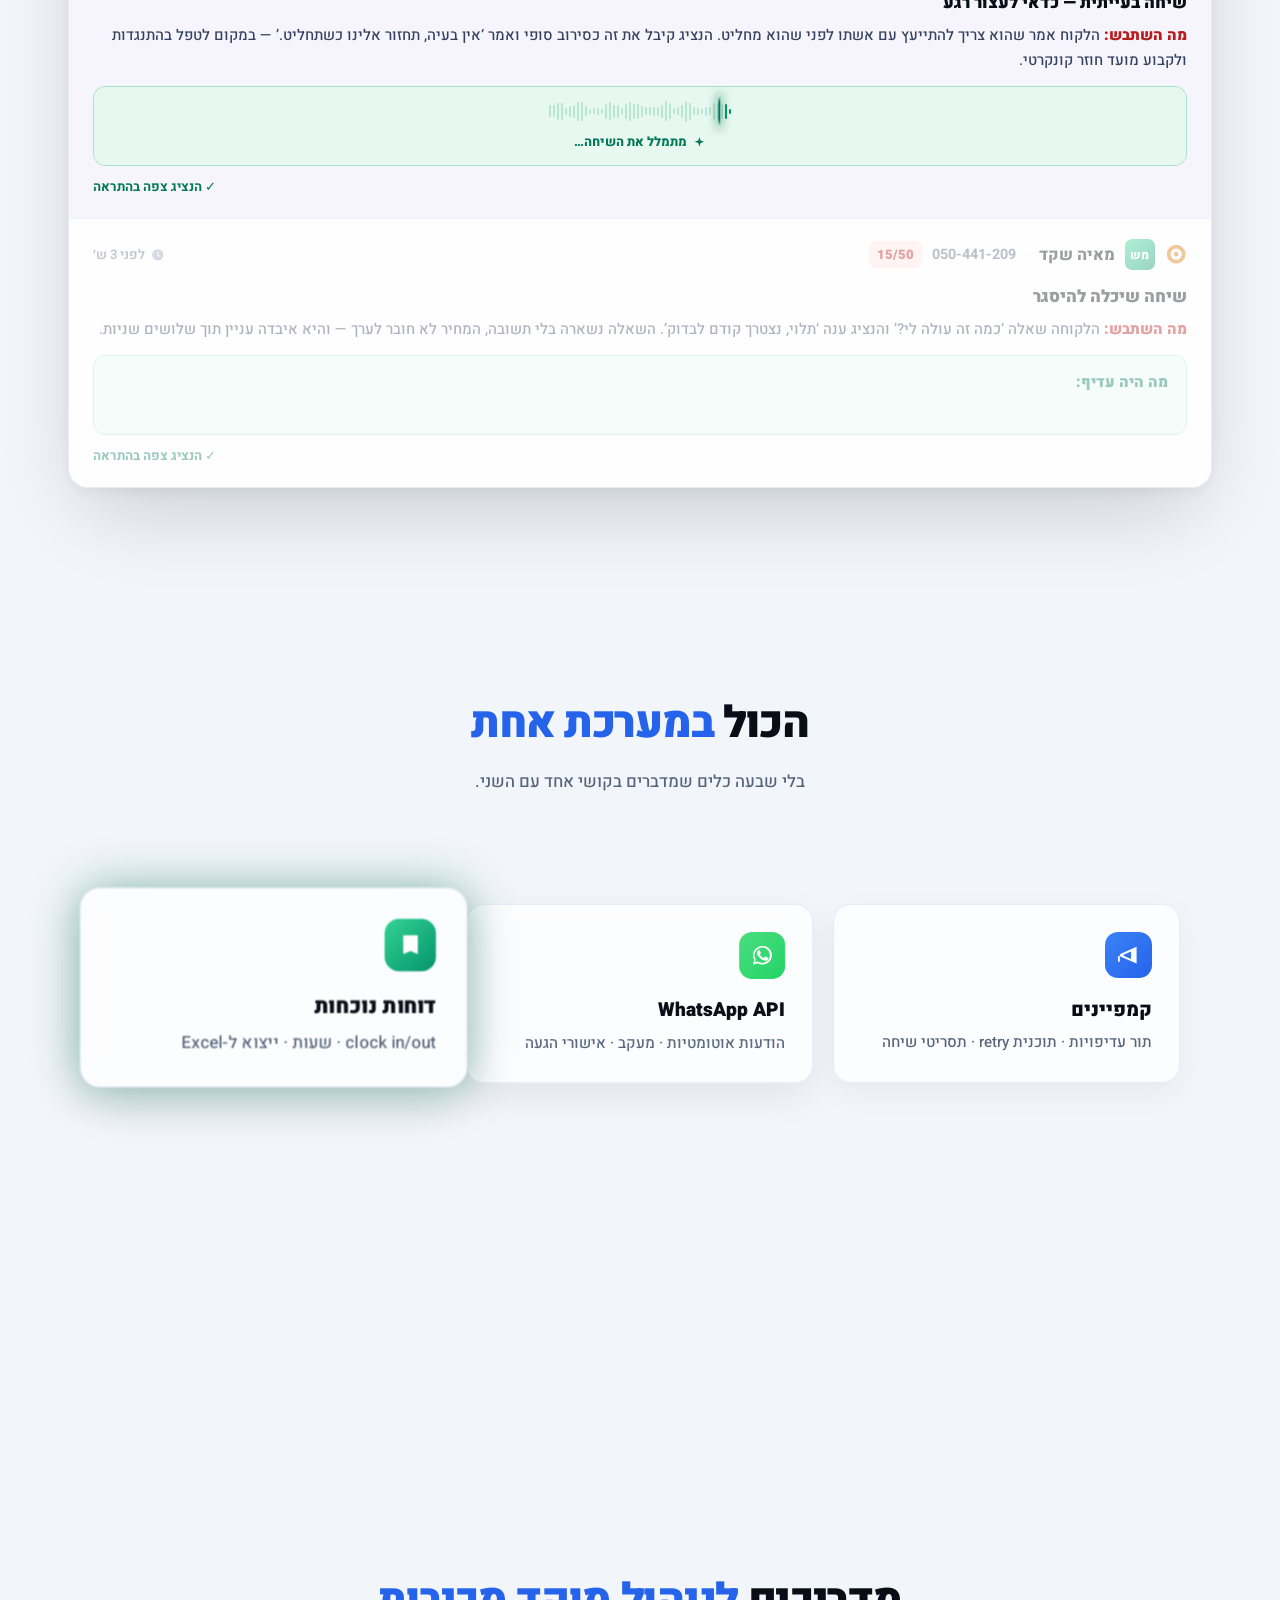
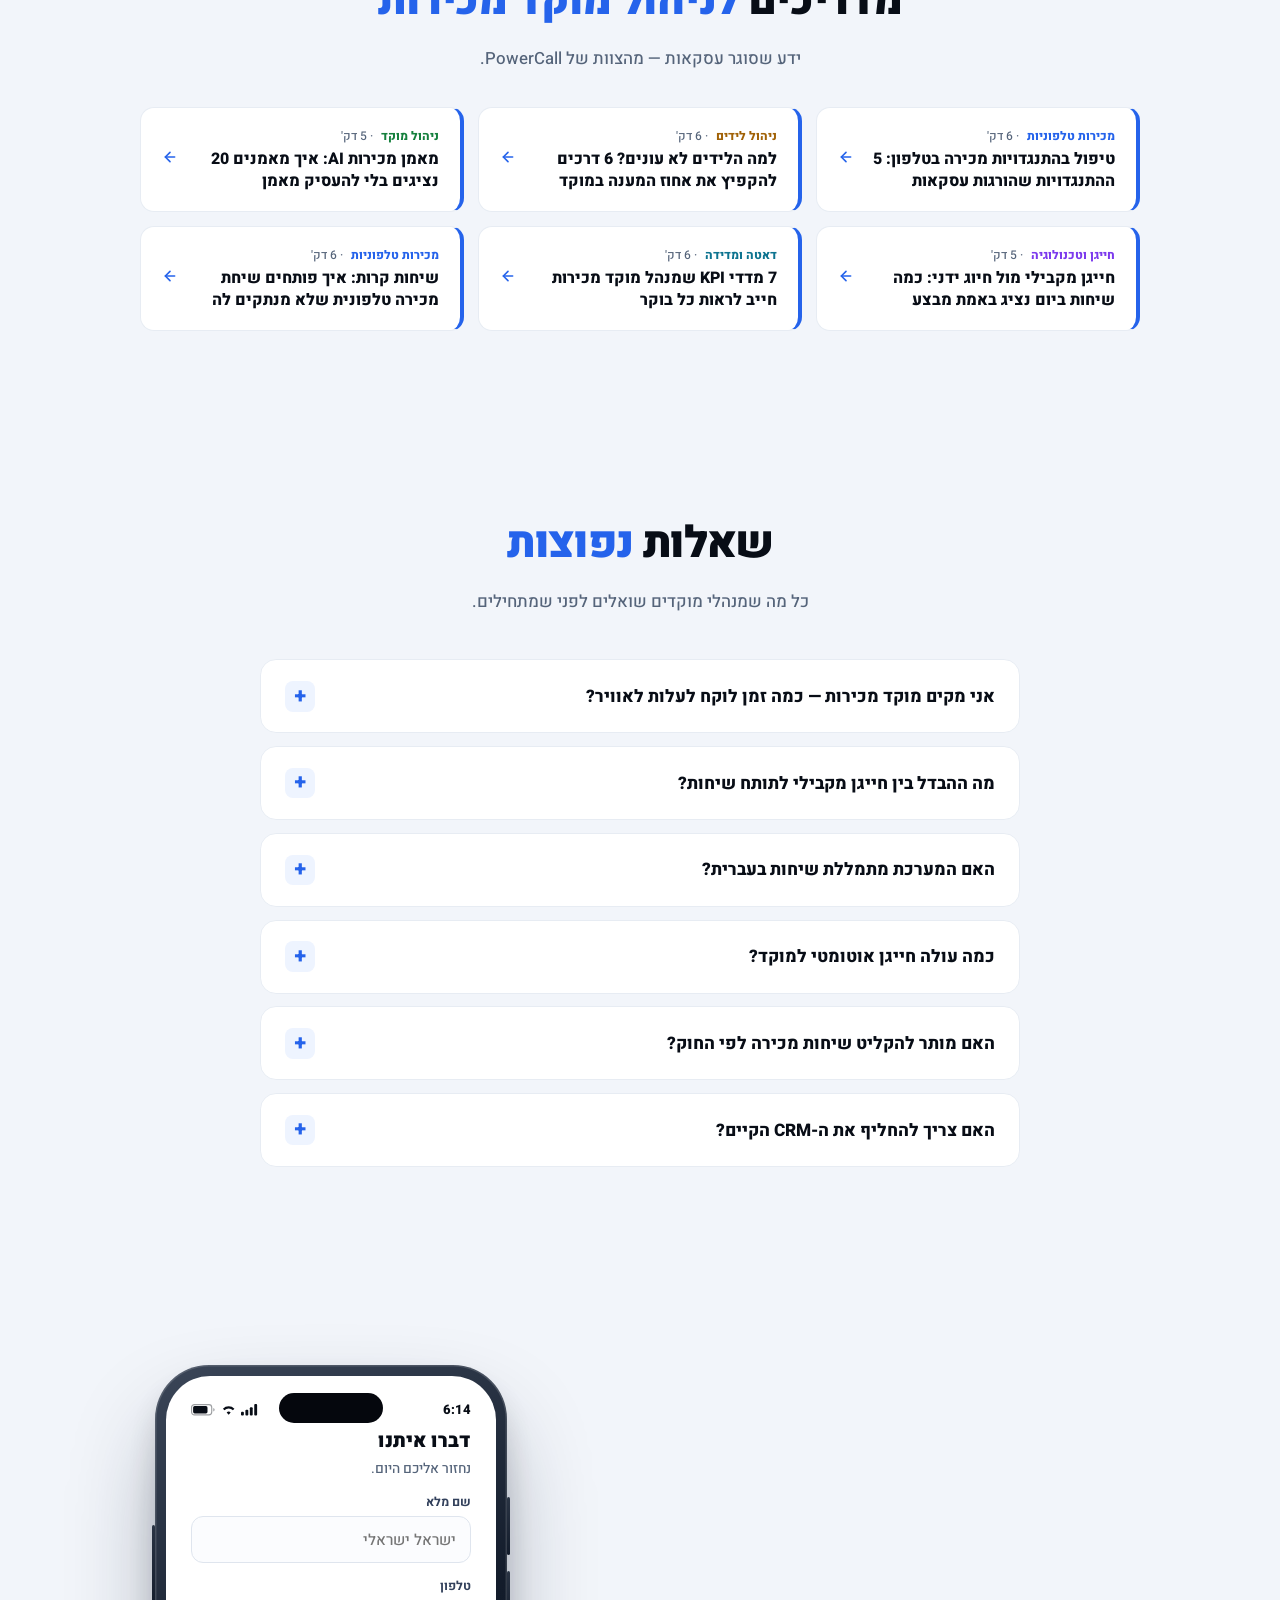
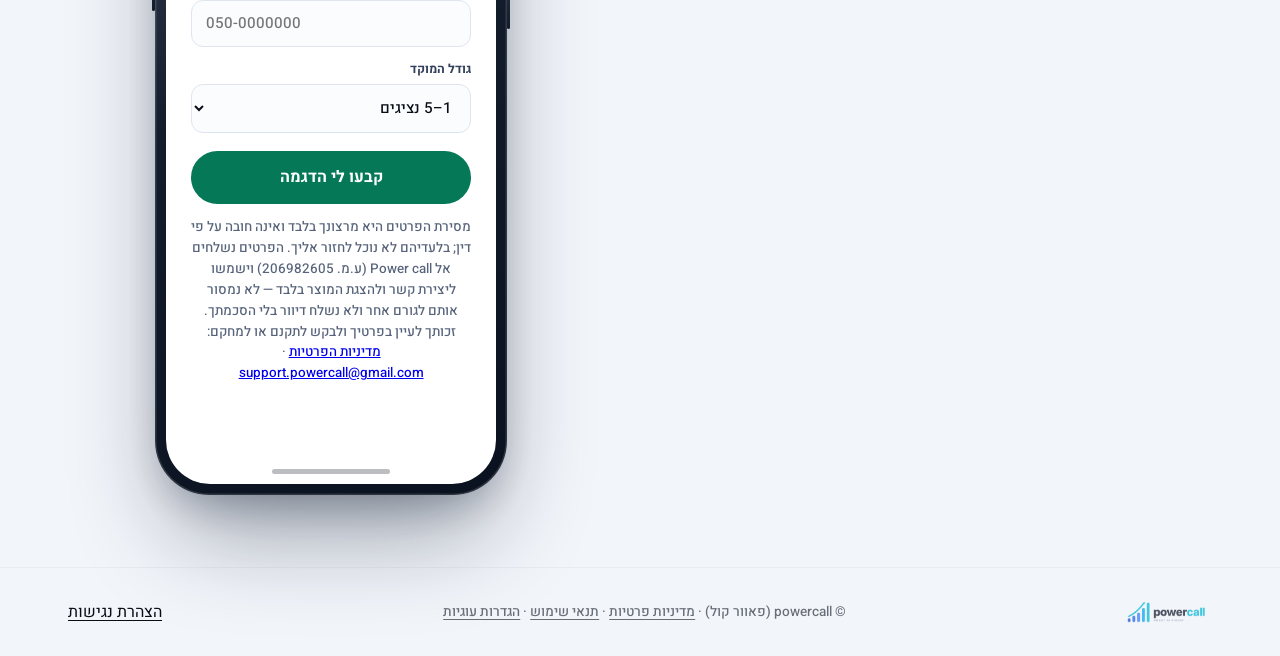
==== commit c9cad5f4: "Remove the fabricated testimonials and every unsourced performance figure The owner confirmed direct" ====
--- a/index.html
+++ b/index.html
@@ -1220,31 +1220,7 @@
 </section>
 
 <!-- ============================ testimonials ============================ -->
-<section class="tst" id="testimonials">
-  <div class="wrap">
-    <div class="secHead rv">
-      <h2>מוקדים שכבר <span class="hl">סוגרים יותר</span></h2>
-      <p>מה שמנהלי מוקדים מספרים אחרי שעברו ל-PowerCall.</p>
-    </div>
-    <div class="tstGrid">
-      <div class="tCard rv">
-        <div class="tStars"><svg viewBox="0 0 24 24" aria-hidden="true"><path d="M12 2l3.09 6.26L22 9.27l-5 4.87 1.18 6.88L12 17.77l-6.18 3.25L7 14.14 2 9.27l6.91-1.01z"/></svg><svg viewBox="0 0 24 24" aria-hidden="true"><path d="M12 2l3.09 6.26L22 9.27l-5 4.87 1.18 6.88L12 17.77l-6.18 3.25L7 14.14 2 9.27l6.91-1.01z"/></svg><svg viewBox="0 0 24 24" aria-hidden="true"><path d="M12 2l3.09 6.26L22 9.27l-5 4.87 1.18 6.88L12 17.77l-6.18 3.25L7 14.14 2 9.27l6.91-1.01z"/></svg><svg viewBox="0 0 24 24" aria-hidden="true"><path d="M12 2l3.09 6.26L22 9.27l-5 4.87 1.18 6.88L12 17.77l-6.18 3.25L7 14.14 2 9.27l6.91-1.01z"/></svg><svg viewBox="0 0 24 24" aria-hidden="true"><path d="M12 2l3.09 6.26L22 9.27l-5 4.87 1.18 6.88L12 17.77l-6.18 3.25L7 14.14 2 9.27l6.91-1.01z"/></svg></div>
-        <p class="tQuote">"גילינו בשבוע הראשון עסקאות שנזרקו לפח. לוח 'שיחות שיכלו להיסגר' לבד החזיר את ההשקעה."</p>
-        <div class="tWho"><span class="tAv" style="background:#2563eb">א</span><div><div class="tName">אבי מלכה</div><div class="tRole">בעלים, מוקד החזרי מס · באר שבע</div></div></div>
-      </div>
-      <div class="tCard rv">
-        <div class="tStars"><svg viewBox="0 0 24 24" aria-hidden="true"><path d="M12 2l3.09 6.26L22 9.27l-5 4.87 1.18 6.88L12 17.77l-6.18 3.25L7 14.14 2 9.27l6.91-1.01z"/></svg><svg viewBox="0 0 24 24" aria-hidden="true"><path d="M12 2l3.09 6.26L22 9.27l-5 4.87 1.18 6.88L12 17.77l-6.18 3.25L7 14.14 2 9.27l6.91-1.01z"/></svg><svg viewBox="0 0 24 24" aria-hidden="true"><path d="M12 2l3.09 6.26L22 9.27l-5 4.87 1.18 6.88L12 17.77l-6.18 3.25L7 14.14 2 9.27l6.91-1.01z"/></svg><svg viewBox="0 0 24 24" aria-hidden="true"><path d="M12 2l3.09 6.26L22 9.27l-5 4.87 1.18 6.88L12 17.77l-6.18 3.25L7 14.14 2 9.27l6.91-1.01z"/></svg><svg viewBox="0 0 24 24" aria-hidden="true"><path d="M12 2l3.09 6.26L22 9.27l-5 4.87 1.18 6.88L12 17.77l-6.18 3.25L7 14.14 2 9.27l6.91-1.01z"/></svg></div>
-        <p class="tQuote">"אחוז הסגירה עלה מ-12% ל-17% תוך שלושה חודשים. דווקא הנציגים החלשים השתפרו הכי הרבה — המאמן עובד עליהם כל שבוע."</p>
-        <div class="tWho"><span class="tAv" style="background:#7c3aed">מ</span><div><div class="tName">מיכל אזולאי</div><div class="tRole">מנהלת מכירות, סוכנות ביטוח · חיפה</div></div></div>
-      </div>
-      <div class="tCard rv">
-        <div class="tStars"><svg viewBox="0 0 24 24" aria-hidden="true"><path d="M12 2l3.09 6.26L22 9.27l-5 4.87 1.18 6.88L12 17.77l-6.18 3.25L7 14.14 2 9.27l6.91-1.01z"/></svg><svg viewBox="0 0 24 24" aria-hidden="true"><path d="M12 2l3.09 6.26L22 9.27l-5 4.87 1.18 6.88L12 17.77l-6.18 3.25L7 14.14 2 9.27l6.91-1.01z"/></svg><svg viewBox="0 0 24 24" aria-hidden="true"><path d="M12 2l3.09 6.26L22 9.27l-5 4.87 1.18 6.88L12 17.77l-6.18 3.25L7 14.14 2 9.27l6.91-1.01z"/></svg><svg viewBox="0 0 24 24" aria-hidden="true"><path d="M12 2l3.09 6.26L22 9.27l-5 4.87 1.18 6.88L12 17.77l-6.18 3.25L7 14.14 2 9.27l6.91-1.01z"/></svg><svg viewBox="0 0 24 24" aria-hidden="true"><path d="M12 2l3.09 6.26L22 9.27l-5 4.87 1.18 6.88L12 17.77l-6.18 3.25L7 14.14 2 9.27l6.91-1.01z"/></svg></div>
-        <p class="tQuote">"החייגן המקבילי הקפיץ אותנו מ-14 ל-38 שיחות אמת לנציג ביום. אותו צוות, אותם לידים — פשוט בלי זמן מת."</p>
-        <div class="tWho"><span class="tAv" style="background:#059669">ד</span><div><div class="tName">דוד כהן</div><div class="tRole">מנהל מוקד, חברת תקשורת · פתח תקווה</div></div></div>
-      </div>
-    </div>
-  </div>
-</section>
+
 
 <!-- ============================ articles ============================ -->
 <section class="arts" id="articles">
